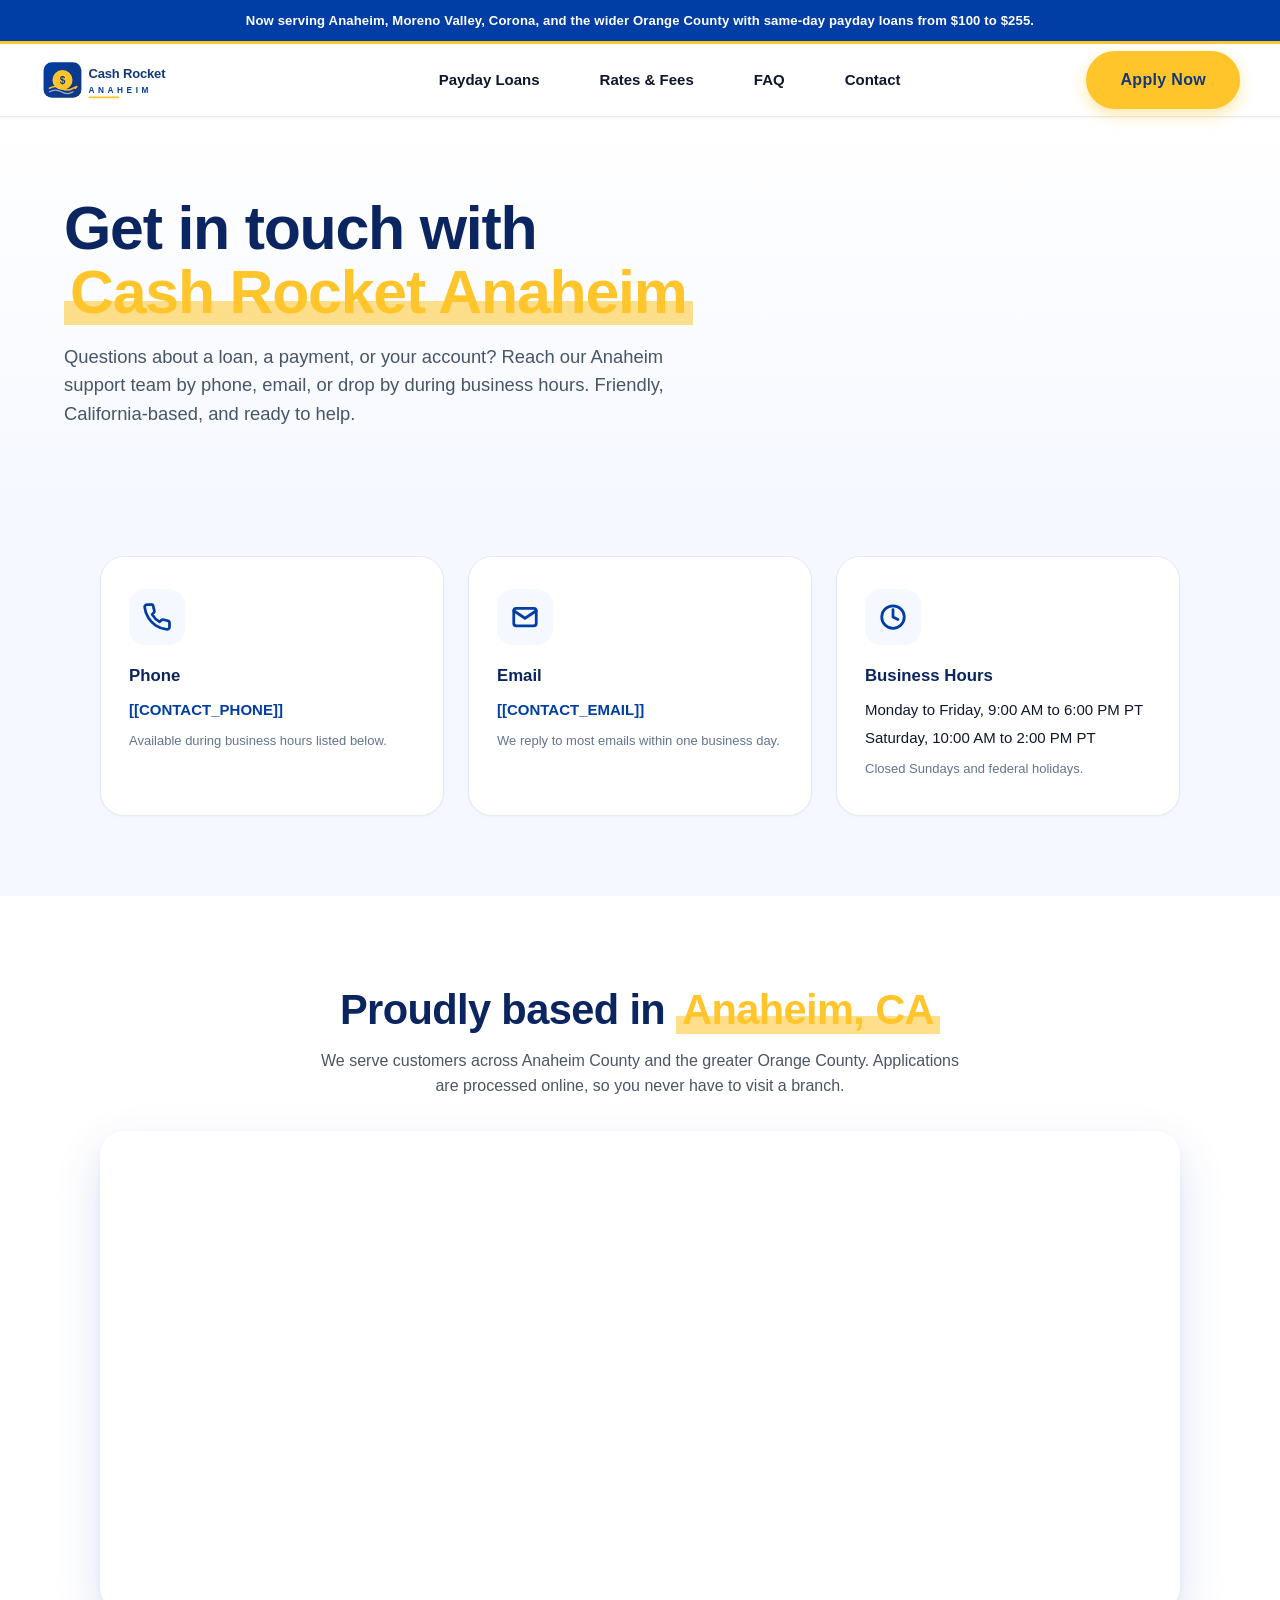
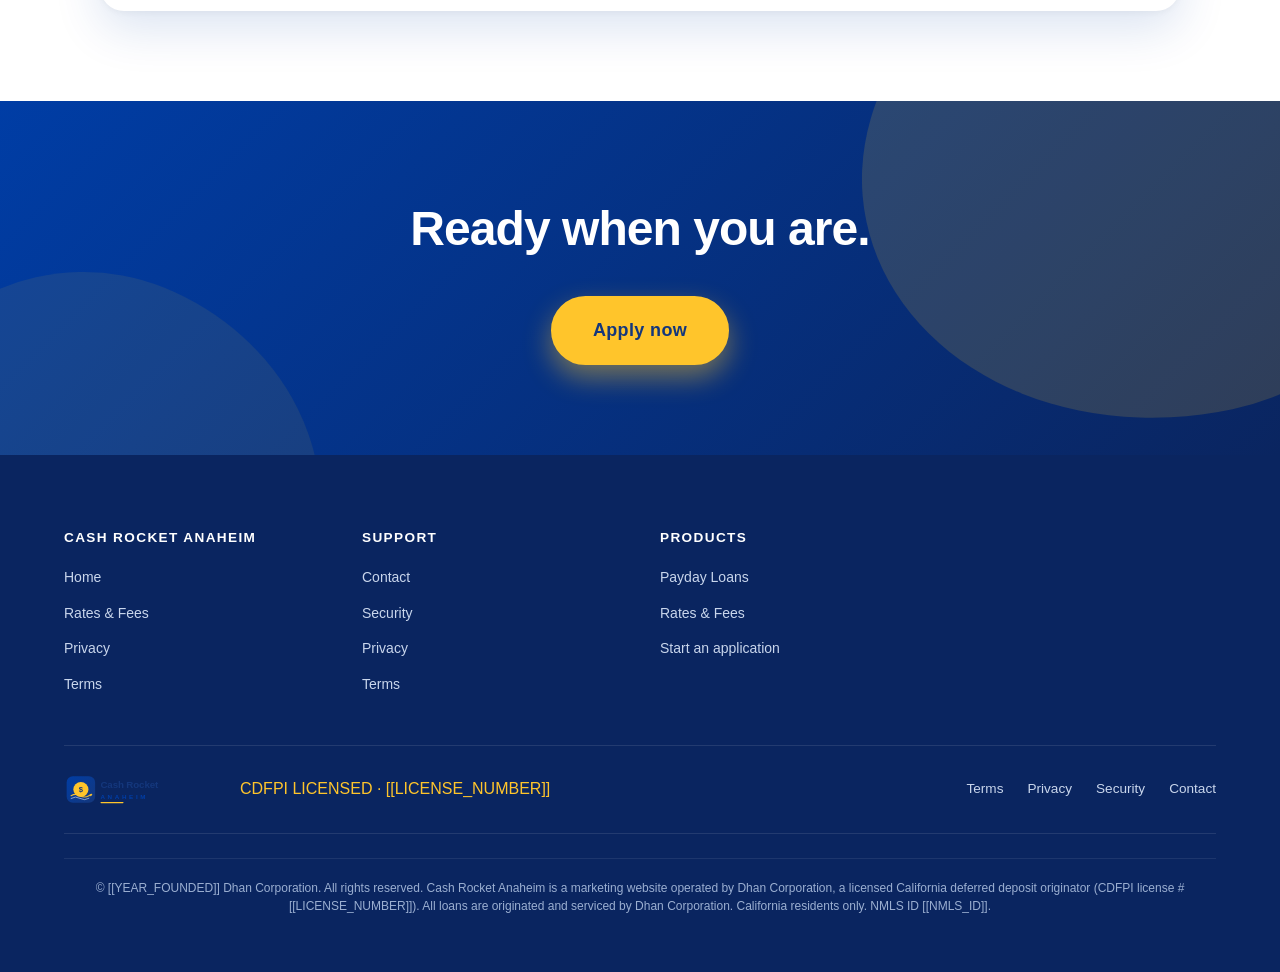
==== contact/index.html @ 7df50ab3 "Initial Cash Rocket Anaheim site Near-verbatim clone of CashExpressRiverside rebranded for Anaheim /" ====
<!DOCTYPE html>
<html lang="en">
<head>
  <meta charset="UTF-8">
  <meta name="viewport" content="width=device-width, initial-scale=1.0">
  <title>Contact Us | Cash Rocket Anaheim</title>
  <meta name="description" content="Contact Cash Rocket Anaheim in Anaheim, CA. Phone, email, business hours, and service-area map. Loans originated by Dhan Corporation under CDFPI license.">
  <link rel="canonical" href="https://cashrocketanaheim.com/contact/">
  <link rel="icon" type="image/svg+xml" href="/images/logo.svg">
  <link rel="apple-touch-icon" href="/images/logo.svg">
  <link rel="manifest" href="/site.webmanifest">
  <meta name="theme-color" content="#003DA5">
  <link rel="preload" href="/fonts/poppins-400.woff2" as="font" type="font/woff2" crossorigin>
  <link rel="preload" href="/fonts/poppins-600.woff2" as="font" type="font/woff2" crossorigin>
  <link rel="preload" href="/fonts/poppins-700.woff2" as="font" type="font/woff2" crossorigin>
  <link rel="stylesheet" href="/css/style.css">
  <script type="application/ld+json">{"@context":"https://schema.org","@type":"ContactPage","name":"Contact Cash Rocket Anaheim","url":"https://cashrocketanaheim.com/contact/","publisher":{"@type":"FinancialService","name":"Cash Rocket Anaheim","telephone":"[[CONTACT_PHONE]]","email":"[[CONTACT_EMAIL]]","areaServed":{"@type":"City","name":"Anaheim","containedInPlace":{"@type":"State","name":"California"}}}}</script>
</head>
<body>

<!-- TOP BANNER -->
<div class="top-banner">
  <div class="container">
    <p class="banner-desktop">Now serving Anaheim, Moreno Valley, Corona, and the wider Orange County with same-day payday loans from $100 to $255.</p>
    <p class="banner-mobile">Same-day payday loans in Anaheim</p>
  </div>
</div>

<!-- HEADER -->
<header class="site-header" id="site-header">
  <div class="header-inner container">
    <a href="/" class="logo"><img src="/images/logo.svg" alt="Cash Rocket Anaheim" width="250" height="32" fetchpriority="high"></a>
    <nav class="main-nav" id="main-nav">
      <ul class="nav-list">
        <li class="nav-item"><a href="/">Payday Loans</a></li>
        <li class="nav-item"><a href="/rates-and-fees/">Rates &amp; Fees</a></li>
        <li class="nav-item"><a href="/#faq-section">FAQ</a></li>
        <li class="nav-item"><a href="/contact/" aria-current="page">Contact</a></li>
      </ul>
    </nav>
    <div class="header-actions">
      <a href="https://apply.cashrocketanaheim.com/?source_site=cashrocket_anaheim&amp;utm_source=cashrocketanaheim.com&amp;utm_medium=referral&amp;utm_campaign=payday_anaheim" class="btn-apply">Apply Now</a>
    </div>
    <button class="menu-toggle" id="menu-toggle" aria-label="Open menu"><span></span><span></span><span></span></button>
  </div>
  <div class="mobile-menu" id="mobile-menu">
    <div class="mobile-menu-inner">
      <div class="mobile-menu-header">
        <a href="/" class="mobile-menu-logo"><img src="/images/logo.svg" alt="Cash Rocket Anaheim" width="180" height="23"></a>
        <button class="mobile-menu-close" id="mobile-menu-close" aria-label="Close menu"><svg width="24" height="24" viewBox="0 0 24 24" fill="none" stroke="#333" stroke-width="2" stroke-linecap="round"><path d="M18 6L6 18"/><path d="M6 6l12 12"/></svg></button>
      </div>
      <ul class="mobile-nav-list">
        <li class="mobile-nav-item"><a href="/">Payday Loans</a></li>
        <li class="mobile-nav-item"><a href="/rates-and-fees/">Rates &amp; Fees</a></li>
        <li class="mobile-nav-item"><a href="/#faq-section">FAQ</a></li>
        <li class="mobile-nav-item"><a href="/contact/" aria-current="page">Contact</a></li>
      </ul>
      <div class="mobile-menu-extra">
        <div class="mobile-btn-row">
          <a href="https://apply.cashrocketanaheim.com/?source_site=cashrocket_anaheim&amp;utm_source=cashrocketanaheim.com&amp;utm_medium=referral&amp;utm_campaign=payday_anaheim" class="btn-apply">Apply Now</a>
        </div>
      </div>
    </div>
  </div>
  <div class="mobile-menu-overlay" id="mobile-overlay"></div>
</header>

<main id="main-content">

<!-- HERO -->
<section class="page-hero contact-hero">
  <div class="container">
    <h1 class="animate-on-scroll" style="max-width:780px">Get in touch with <span class="underline-accent">Cash Rocket Anaheim</span></h1>
    <p class="hero-subtitle animate-on-scroll" style="max-width:640px">Questions about a loan, a payment, or your account? Reach our Anaheim support team by phone, email, or drop by during business hours. Friendly, California-based, and ready to help.</p>
  </div>
</section>

<!-- CONTACT DETAILS -->
<section class="contact-details">
  <div class="container">
    <div class="contact-grid">

      <div class="contact-card animate-on-scroll">
        <div class="contact-icon">
          <svg viewBox="0 0 24 24" width="30" height="30" fill="none" stroke="#003DA5" stroke-width="2.2" stroke-linecap="round" stroke-linejoin="round"><path d="M22 16.92 v3 a2 2 0 0 1 -2.18 2 a19.79 19.79 0 0 1 -8.63 -3.07 a19.5 19.5 0 0 1 -6 -6 a19.79 19.79 0 0 1 -3.07 -8.67 A2 2 0 0 1 4.11 2 h3 a2 2 0 0 1 2 1.72 a12.84 12.84 0 0 0 .7 2.81 a2 2 0 0 1 -.45 2.11 L8.09 9.91 a16 16 0 0 0 6 6 l1.27 -1.27 a2 2 0 0 1 2.11 -.45 a12.84 12.84 0 0 0 2.81 .7 A2 2 0 0 1 22 16.92 Z"/></svg>
        </div>
        <h3>Phone</h3>
        <p><a href="tel:[[CONTACT_PHONE]]">[[CONTACT_PHONE]]</a></p>
        <p class="contact-sub">Available during business hours listed below.</p>
      </div>

      <div class="contact-card animate-on-scroll">
        <div class="contact-icon">
          <svg viewBox="0 0 24 24" width="30" height="30" fill="none" stroke="#003DA5" stroke-width="2.2" stroke-linecap="round" stroke-linejoin="round"><rect x="3" y="5" width="18" height="14" rx="2"/><path d="M3 7 L12 13 L21 7"/></svg>
        </div>
        <h3>Email</h3>
        <p><a href="mailto:[[CONTACT_EMAIL]]">[[CONTACT_EMAIL]]</a></p>
        <p class="contact-sub">We reply to most emails within one business day.</p>
      </div>

      <div class="contact-card animate-on-scroll">
        <div class="contact-icon">
          <svg viewBox="0 0 24 24" width="30" height="30" fill="none" stroke="#003DA5" stroke-width="2.2" stroke-linecap="round" stroke-linejoin="round"><circle cx="12" cy="12" r="9"/><path d="M12 6 V12 L16 14"/></svg>
        </div>
        <h3>Business Hours</h3>
        <p>Monday to Friday, 9:00 AM to 6:00 PM PT</p>
        <p>Saturday, 10:00 AM to 2:00 PM PT</p>
        <p class="contact-sub">Closed Sundays and federal holidays.</p>
      </div>

    </div>
  </div>
</section>

<!-- MAP -->
<section class="contact-map-section">
  <div class="container">
    <h2 class="section-heading animate-on-scroll" style="text-align:center">Proudly based in <span class="underline-accent">Anaheim, CA</span></h2>
    <p class="animate-on-scroll" style="text-align:center;max-width:640px;margin:0 auto 32px;color:#4b5563">We serve customers across Anaheim County and the greater Orange County. Applications are processed online, so you never have to visit a branch.</p>
    <div class="map-wrapper animate-on-scroll">
      <iframe
        src="https://www.google.com/maps?q=Anaheim,+CA&amp;output=embed&amp;z=11"
        width="100%" height="480"
        style="border:0;display:block;border-radius:24px"
        allowfullscreen loading="lazy"
        referrerpolicy="no-referrer-when-downgrade"
        title="Map of Anaheim, California"></iframe>
    </div>
  </div>
</section>

<!-- PRE-FOOTER CTA -->
<section class="pre-footer">
  <div class="container pre-footer-inner">
    <h2 class="animate-on-scroll">Ready when you are.</h2>
    <a href="https://apply.cashrocketanaheim.com/?source_site=cashrocket_anaheim&amp;utm_source=cashrocketanaheim.com&amp;utm_medium=referral&amp;utm_campaign=payday_anaheim" class="btn-apply btn-lg animate-on-scroll">Apply now</a>
  </div>
</section>

</main>

<footer class="site-footer">
  <div class="container">
    <div class="footer-grid">
      <div class="footer-col">
        <h3>Cash Rocket Anaheim</h3>
        <ul>
          <li><a href="/">Home</a></li>
          <li><a href="/rates-and-fees/">Rates &amp; Fees</a></li>
          <li><a href="/privacy/">Privacy</a></li>
          <li><a href="/terms/">Terms</a></li>
        </ul>
      </div>
      <div class="footer-col">
        <h3>Support</h3>
        <ul>
          <li><a href="/contact/" aria-current="page">Contact</a></li>
          <li><a href="/security/">Security</a></li>
          <li><a href="/privacy/">Privacy</a></li>
          <li><a href="/terms/">Terms</a></li>
        </ul>
      </div>
      <div class="footer-col">
        <h3>Products</h3>
        <ul>
          <li><a href="/">Payday Loans</a></li>
          <li><a href="/rates-and-fees/">Rates &amp; Fees</a></li>
          <li><a href="https://apply.cashrocketanaheim.com/?source_site=cashrocket_anaheim&amp;utm_source=cashrocketanaheim.com&amp;utm_medium=referral&amp;utm_campaign=payday_anaheim">Start an application</a></li>
        </ul>
      </div>
    </div>
    <div class="footer-bottom">
      <div class="footer-bottom-left">
        <a href="/"><img src="/images/logo.svg" alt="Cash Rocket Anaheim" width="250" height="46" loading="lazy"></a>
        <span class="footer-badge-text">CDFPI LICENSED &middot; [[LICENSE_NUMBER]]</span>
      </div>
      <div class="footer-bottom-links">
        <a href="/terms/">Terms</a>
        <a href="/privacy/">Privacy</a>
        <a href="/security/">Security</a>
        <a href="/contact/">Contact</a>
      </div>
    </div>
    <div class="footer-legal">
      <p>&copy; [[YEAR_FOUNDED]] Dhan Corporation. All rights reserved. Cash Rocket Anaheim is a marketing website operated by Dhan Corporation, a licensed California deferred deposit originator (CDFPI license #[[LICENSE_NUMBER]]). All loans are originated and serviced by Dhan Corporation. California residents only. NMLS ID [[NMLS_ID]].</p>
    </div>
  </div>
</footer>

<script src="/js/main.js" defer></script>
</body>
</html>
---- css/style.css ----
/* ═══════════════════════════════════════
   CASH IN FLASH — MAIN STYLESHEET
   ═══════════════════════════════════════ */

/* ---------- SELF-HOSTED POPPINS ---------- */
/* latin subset (covers English + basic accents) */
@font-face { font-family: 'Poppins'; font-style: normal; font-weight: 400; font-display: swap; src: url('/fonts/poppins-400.woff2') format('woff2'); unicode-range: U+0000-00FF, U+0131, U+0152-0153, U+02BB-02BC, U+02C6, U+02DA, U+02DC, U+0304, U+0308, U+0329, U+2000-206F, U+20AC, U+2122, U+2191, U+2193, U+2212, U+2215, U+FEFF, U+FFFD; }
@font-face { font-family: 'Poppins'; font-style: normal; font-weight: 500; font-display: swap; src: url('/fonts/poppins-500.woff2') format('woff2'); unicode-range: U+0000-00FF, U+0131, U+0152-0153, U+02BB-02BC, U+02C6, U+02DA, U+02DC, U+0304, U+0308, U+0329, U+2000-206F, U+20AC, U+2122, U+2191, U+2193, U+2212, U+2215, U+FEFF, U+FFFD; }
@font-face { font-family: 'Poppins'; font-style: normal; font-weight: 600; font-display: swap; src: url('/fonts/poppins-600.woff2') format('woff2'); unicode-range: U+0000-00FF, U+0131, U+0152-0153, U+02BB-02BC, U+02C6, U+02DA, U+02DC, U+0304, U+0308, U+0329, U+2000-206F, U+20AC, U+2122, U+2191, U+2193, U+2212, U+2215, U+FEFF, U+FFFD; }
@font-face { font-family: 'Poppins'; font-style: normal; font-weight: 700; font-display: swap; src: url('/fonts/poppins-700.woff2') format('woff2'); unicode-range: U+0000-00FF, U+0131, U+0152-0153, U+02BB-02BC, U+02C6, U+02DA, U+02DC, U+0304, U+0308, U+0329, U+2000-206F, U+20AC, U+2122, U+2191, U+2193, U+2212, U+2215, U+FEFF, U+FFFD; }
@font-face { font-family: 'Poppins'; font-style: normal; font-weight: 800; font-display: swap; src: url('/fonts/poppins-800.woff2') format('woff2'); unicode-range: U+0000-00FF, U+0131, U+0152-0153, U+02BB-02BC, U+02C6, U+02DA, U+02DC, U+0304, U+0308, U+0329, U+2000-206F, U+20AC, U+2122, U+2191, U+2193, U+2212, U+2215, U+FEFF, U+FFFD; }
/* latin-ext (Spanish ñ/á/é/etc., other European accents) */
@font-face { font-family: 'Poppins'; font-style: normal; font-weight: 400; font-display: swap; src: url('/fonts/poppins-400-ext.woff2') format('woff2'); unicode-range: U+0100-02BA, U+02BD-02C5, U+02C7-02CC, U+02CE-02D7, U+02DD-02FF, U+0304, U+0308, U+0329, U+1D00-1DBF, U+1E00-1E9F, U+1EF2-1EFF, U+2020, U+20A0-20AB, U+20AD-20C0, U+2113, U+2C60-2C7F, U+A720-A7FF; }
@font-face { font-family: 'Poppins'; font-style: normal; font-weight: 500; font-display: swap; src: url('/fonts/poppins-500-ext.woff2') format('woff2'); unicode-range: U+0100-02BA, U+02BD-02C5, U+02C7-02CC, U+02CE-02D7, U+02DD-02FF, U+0304, U+0308, U+0329, U+1D00-1DBF, U+1E00-1E9F, U+1EF2-1EFF, U+2020, U+20A0-20AB, U+20AD-20C0, U+2113, U+2C60-2C7F, U+A720-A7FF; }
@font-face { font-family: 'Poppins'; font-style: normal; font-weight: 600; font-display: swap; src: url('/fonts/poppins-600-ext.woff2') format('woff2'); unicode-range: U+0100-02BA, U+02BD-02C5, U+02C7-02CC, U+02CE-02D7, U+02DD-02FF, U+0304, U+0308, U+0329, U+1D00-1DBF, U+1E00-1E9F, U+1EF2-1EFF, U+2020, U+20A0-20AB, U+20AD-20C0, U+2113, U+2C60-2C7F, U+A720-A7FF; }
@font-face { font-family: 'Poppins'; font-style: normal; font-weight: 700; font-display: swap; src: url('/fonts/poppins-700-ext.woff2') format('woff2'); unicode-range: U+0100-02BA, U+02BD-02C5, U+02C7-02CC, U+02CE-02D7, U+02DD-02FF, U+0304, U+0308, U+0329, U+1D00-1DBF, U+1E00-1E9F, U+1EF2-1EFF, U+2020, U+20A0-20AB, U+20AD-20C0, U+2113, U+2C60-2C7F, U+A720-A7FF; }
@font-face { font-family: 'Poppins'; font-style: normal; font-weight: 800; font-display: swap; src: url('/fonts/poppins-800-ext.woff2') format('woff2'); unicode-range: U+0100-02BA, U+02BD-02C5, U+02C7-02CC, U+02CE-02D7, U+02DD-02FF, U+0304, U+0308, U+0329, U+1D00-1DBF, U+1E00-1E9F, U+1EF2-1EFF, U+2020, U+20A0-20AB, U+20AD-20C0, U+2113, U+2C60-2C7F, U+A720-A7FF; }

/* ---------- RESET & BASE ---------- */
*, *::before, *::after { box-sizing: border-box; margin: 0; padding: 0; }
html { scroll-behavior: smooth; -webkit-text-size-adjust: 100%; overflow-x: clip; }
body {
  font-family: 'Poppins', sans-serif;
  color: #14377C;
  background: #fff;
  line-height: 1.6;
  -webkit-font-smoothing: antialiased;
  overflow-x: clip;
  min-height: 100vh;
  min-height: 100dvh;
}
img { max-width: 100%; height: auto; display: block; }
a { text-decoration: none; color: inherit; -webkit-tap-highlight-color: transparent; }
ul { list-style: none; }
button { cursor: pointer; border: none; background: none; font-family: inherit; -webkit-tap-highlight-color: transparent; }
input { font-family: inherit; font-size: 16px; /* prevents iOS zoom on focus */ }

/* ---------- UTILITIES ---------- */
.container { max-width: 1200px; margin: 0 auto; padding: 0 24px; }

.underline-accent {
  position: relative;
  display: inline-block;
  color: #FFC52B;
}
.underline-accent::after {
  content: '';
  position: absolute;
  left: 0; bottom: -5px;
  width: 100%; height: 6px;
  background-color: currentColor;
  -webkit-mask: url("/images/Vector-2139.png") no-repeat center / 100% 100%;
          mask: url("/images/Vector-2139.png") no-repeat center / 100% 100%;
  z-index: -1;
}

.gradient-text {
  background: linear-gradient(135deg, #FFC52B, #FFC52B);
  -webkit-background-clip: text;
  -webkit-text-fill-color: transparent;
}

.section-heading {
  font-size: clamp(1.6rem, 4vw, 2.25rem);
  font-weight: 700;
  line-height: 1.2;
  margin-bottom: 16px;
}
.section-sub {
  color: #555;
  max-width: 560px;
}

/* ---------- BUTTONS ---------- */
.btn-apply {
  display: inline-flex;
  align-items: center;
  gap: 8px;
  background: #FFC52B;
  color: #fff;
  font-weight: 600;
  padding: 12px 28px;
  border-radius: 50px;
  font-size: .95rem;
  transition: background .2s, transform .15s;
}
.btn-apply:hover { background: #0C7137; transform: translateY(-1px); }
.btn-apply.btn-lg { padding: 16px 36px; font-size: 1.05rem; }
.btn-apply.btn-sm { padding: 8px 20px; font-size: .85rem; }
.btn-apply.btn-icon svg { transition: transform .2s; }
.btn-apply.btn-icon:hover svg { transform: translateX(3px); }

.btn-login {
  display: inline-flex;
  align-items: center;
  border: 2px solid #14377C;
  padding: 10px 24px;
  border-radius: 50px;
  font-weight: 600;
  font-size: .9rem;
  transition: background .2s, color .2s;
}
.btn-login:hover { background: #14377C; color: #fff; }
.btn-login.btn-sm { padding: 6px 16px; font-size: .8rem; }

.btn-store {
  display: inline-flex;
  align-items: center;
  gap: 6px;
  font-weight: 500;
  font-size: .9rem;
  color: #14377C;
  transition: color .2s;
}
.btn-store:hover { color: #FFC52B; }

/* ---------- 1. TOP BANNER ---------- */
.top-banner {
  background: #14377C;
  color: #fff;
  text-align: center;
  padding: 10px 24px;
  font-size: .82rem;
  font-weight: 400;
}
.banner-mobile { display: none; }

/* ---------- 2. HEADER ---------- */
.site-header {
  position: sticky;
  top: 0;
  z-index: 1000;
  background: #fff;
  box-shadow: 0 1px 4px rgba(0,0,0,.06);
  transition: box-shadow .3s;
}
.site-header.scrolled { box-shadow: 0 2px 12px rgba(0,0,0,.1); }

.header-inner {
  display: flex;
  align-items: center;
  justify-content: space-between;
  height: 72px;
}
.logo img { height: 24px; width: auto; }

.main-nav { display: flex; }
.nav-list { display: flex; gap: 32px; align-items: center; }
.nav-item > a {
  font-weight: 500;
  font-size: .95rem;
  display: flex;
  align-items: center;
  gap: 4px;
  padding: 8px 0;
  transition: color .2s;
}
.nav-item > a:hover { color: #FFC52B; }
.nav-item > a svg { transition: transform .2s; }
.nav-item.has-dropdown:hover > a svg { transform: rotate(180deg); }

/* Dropdown menus */
.dropdown-menu {
  position: absolute;
  top: 100%;
  left: 50%;
  transform: translateX(-50%) translateY(8px);
  background: #14377C;
  border-top: 3px solid #FFC52B;
  border-radius: 0 0 12px 12px;
  box-shadow: 0 12px 40px rgba(0,0,0,.25);
  padding: 28px 32px;
  min-width: 200px;
  opacity: 0;
  visibility: hidden;
  transition: opacity .25s, transform .25s, visibility .25s;
  pointer-events: none;
}
.nav-item.has-dropdown { position: relative; }
.nav-item.has-dropdown:hover .dropdown-menu {
  opacity: 1;
  visibility: visible;
  transform: translateX(-50%) translateY(0);
  pointer-events: auto;
}
.dropdown-menu a {
  display: block;
  padding: 8px 12px;
  border-radius: 8px;
  font-size: .9rem;
  color: rgba(255,255,255,.85);
  transition: background .15s, color .15s;
}
.dropdown-menu a:hover { background: rgba(255,255,255,.08); color: #fff; }

/* Mega menu */
.mega-menu { min-width: 680px; left: -60px; transform: translateX(0) translateY(8px); }
.nav-item.has-dropdown:hover .mega-menu { transform: translateX(0) translateY(0); }
.mega-cols { display: flex; gap: 40px; }
.mega-col h4,
.mega-col .mega-col-label {
  font-size: .75rem;
  letter-spacing: .08em;
  color: #FFC52B;
  margin-bottom: 12px;
  font-weight: 700;
  text-transform: uppercase;
}

/* Mega menu branding column */
.mega-col-brand {
  border-left: 1px solid rgba(255,255,255,.12);
  padding-left: 40px;
  max-width: 220px;
}
.mega-col-brand img:first-child { margin-bottom: 12px; }
.mega-col-brand p {
  font-size: .78rem;
  color: rgba(255,255,255,.6);
  line-height: 1.5;
  margin-bottom: 16px;
}
.mega-col-brand h4 {
  color: #FFC52B;
  margin-bottom: 16px;
}
.mega-app-buttons { display: flex; gap: 8px; }
.mega-app-buttons a { padding: 0; background: none; }
.mega-app-buttons a:hover { background: none; opacity: .8; }
.mega-app-buttons img { border-radius: 6px; }

.header-actions {
  display: flex;
  align-items: center;
  gap: 16px;
}

/* Hamburger */
.menu-toggle { display: none; width: 28px; height: 20px; position: relative; }
.menu-toggle span {
  display: block;
  position: absolute;
  width: 100%;
  height: 2px;
  background: #14377C;
  border-radius: 2px;
  transition: .3s;
}
.menu-toggle span:nth-child(1) { top: 0; }
.menu-toggle span:nth-child(2) { top: 9px; }
.menu-toggle span:nth-child(3) { top: 18px; }
.menu-toggle.active span:nth-child(1) { top: 9px; transform: rotate(45deg); }
.menu-toggle.active span:nth-child(2) { opacity: 0; }
.menu-toggle.active span:nth-child(3) { top: 9px; transform: rotate(-45deg); }

/* Mobile Menu — Dark green full-screen overlay */
.mobile-menu {
  position: fixed;
  top: 0; left: 0;
  width: 100%;
  height: 100vh;
  height: 100dvh;
  background: #1b3a2d;
  z-index: 2000;
  overflow-y: auto;
  -webkit-overflow-scrolling: touch;
  opacity: 0;
  visibility: hidden;
  transition: opacity .3s ease, visibility .3s ease;
}
.mobile-menu.open { opacity: 1; visibility: visible; }

.mobile-menu-inner {
  display: flex;
  flex-direction: column;
  min-height: 100%;
  padding-bottom: calc(40px + env(safe-area-inset-bottom, 0px));
}

.mobile-menu-header {
  display: flex;
  align-items: center;
  justify-content: space-between;
  padding: 20px 24px;
  background: #fff;
  border-bottom: 1px solid #e5e5e5;
}
.mobile-menu-logo img {
  height: 24px;
  width: auto;
}
.mobile-menu-close {
  background: none;
  border: none;
  cursor: pointer;
  padding: 8px;
  display: flex;
  align-items: center;
  justify-content: center;
}
.mobile-menu-close svg { stroke: #333; }

.mobile-menu-overlay {
  position: fixed;
  inset: 0;
  background: rgba(0,0,0,.4);
  z-index: 1999;
  opacity: 0;
  visibility: hidden;
  transition: opacity .3s, visibility .3s;
}
.mobile-menu-overlay.open { opacity: 1; visibility: visible; }

/* Nav list */
.mobile-nav-list {
  padding: 0 24px;
  margin-bottom: auto;
}
.mobile-nav-item > a {
  display: flex;
  align-items: center;
  justify-content: space-between;
  padding: 20px 0;
  font-size: 1.15rem;
  font-weight: 500;
  color: #fff;
  border-bottom: 1px solid rgba(255,255,255,.12);
  min-height: 56px;
}
.mobile-chevron {
  transition: transform .3s ease;
  opacity: .6;
  flex-shrink: 0;
  margin-left: 8px;
}
.mobile-nav-item.has-sub.open .mobile-chevron { transform: rotate(180deg); }

.mobile-sub { padding-left: 16px; display: none; }
.mobile-nav-item.has-sub.open .mobile-sub { display: block; }
.mobile-sub a { display: block; padding: 12px 0; font-size: .95rem; color: rgba(255,255,255,.65); }
.mobile-sub a:hover { color: #fff; }

/* Extra section: store link + buttons */
.mobile-menu-extra {
  display: flex;
  flex-direction: column;
  gap: 20px;
  padding: 32px 24px 0;
}
.mobile-store-link {
  display: flex;
  align-items: center;
  gap: 8px;
  font-weight: 500;
  color: #fff;
}
.mobile-store-link svg { stroke: #fff; }
.mobile-btn-row { display: flex; gap: 12px; }
.mobile-btn-row .btn-apply {
  flex: 1;
  text-align: center;
  justify-content: center;
  background: #FFC52B;
  color: #fff;
  border-radius: 50px;
  padding: 14px 20px;
  font-weight: 600;
  font-size: .95rem;
}
.mobile-btn-row .btn-apply:hover { background: #0C7137; }
.mobile-btn-row .btn-login {
  flex: 1;
  text-align: center;
  justify-content: center;
  background: transparent;
  color: #fff;
  border: 2px solid #fff;
  border-radius: 50px;
  padding: 14px 20px;
  font-weight: 600;
  font-size: .95rem;
}
.mobile-btn-row .btn-login:hover { background: rgba(255,255,255,.1); }

/* ---------- 3. HERO ---------- */
.hero {
  position: relative;
  background: linear-gradient(160deg, #F7F9FC 0%, #EAEEF4 40%, #fff 100%);
  padding: 80px 0 60px;
  overflow: hidden;
}

/* Floating decorative blobs */
.hero::before,
.hero::after {
  content: '';
  position: absolute;
  border-radius: 50%;
  background: rgba(14,135,65,.07);
  z-index: 0;
  animation: floatBlob 8s ease-in-out infinite;
}
.hero::before {
  width: 320px; height: 320px;
  top: -60px; right: -40px;
  border-radius: 50%;
  animation-delay: -2s;
}
.hero::after {
  width: 180px; height: 160px;
  bottom: -30px; right: 5%;
  border-radius: 30% 70% 70% 30% / 30% 30% 70% 70%;
  animation-delay: -5s;
}

.hero-blob-1,
.hero-blob-2 {
  position: absolute;
  background: rgba(14,135,65,.06);
  z-index: 0;
  pointer-events: none;
  animation: floatBlob 10s ease-in-out infinite;
}
.hero-blob-1 {
  width: 200px; height: 200px;
  top: 30%; left: 45%;
  border-radius: 60% 40% 30% 70% / 60% 30% 70% 40%;
  animation-delay: -3s;
}
.hero-blob-2 {
  width: 120px; height: 120px;
  bottom: 10%; left: 5%;
  border-radius: 30%;
  transform: rotate(15deg);
  animation-delay: -7s;
}

@keyframes floatBlob {
  0%, 100% { transform: translateY(0) rotate(0deg); }
  33% { transform: translateY(-15px) rotate(3deg); }
  66% { transform: translateY(8px) rotate(-2deg); }
}

.hero-grid,
.hero-content,
.hero-image { position: relative; z-index: 1; }
.hero-grid {
  display: grid;
  grid-template-columns: 1fr 1fr;
  gap: 48px;
  align-items: center;
}
.hero h1, .page-hero h1 { font-size: clamp(1.8rem, 5vw, 3rem); font-weight: 800; line-height: 1.15; margin-bottom: 16px; }
.hero-subtitle { font-size: 1.15rem; color: #555; margin-bottom: 24px; }
.hero-checks { margin-bottom: 32px; display: flex; flex-direction: column; gap: 10px; }
.hero-checks li {
  display: flex;
  align-items: center;
  gap: 10px;
  font-weight: 500;
  font-size: .95rem;
}
.hero-cta { display: flex; align-items: center; gap: 20px; margin-bottom: 32px; flex-wrap: wrap; }
.hero-link { color: #555; font-size: .9rem; transition: color .2s; }
.hero-link:hover { color: #FFC52B; }

.hero-badges { display: flex; align-items: center; gap: 20px; flex-wrap: wrap; }
.hero-badges img { width: auto; }
.hero-badges a img[alt="Google Reviews"] { height: 37px; }
.hero-badges a img[alt="Trustpilot"] { height: 28px; }

.hero-image { position: relative; display: flex; justify-content: center; align-items: center; }
.wu-brand-hero { display: flex; align-items: center; justify-content: center; }
.wu-brand-hero svg { filter: drop-shadow(0 8px 24px rgba(0,0,0,.12)); }

/* ---------- WESTERN UNION PAGE ---------- */

/* WU Services grid - 3 columns on desktop */
.wu-services-grid { grid-template-columns: repeat(3, 1fr); }
.wu-services-grid .use-case-card p {
  color: #555;
  font-size: .88rem;
  margin-top: 8px;
  line-height: 1.5;
}

/* WU Step numbers */
.wu-step-number {
  width: 72px;
  height: 72px;
  min-width: 72px;
  border-radius: 16px;
  background: linear-gradient(135deg, #FFDD00 0%, #FFC52B 100%);
  display: flex;
  align-items: center;
  justify-content: center;
  font-size: 1.75rem;
  font-weight: 800;
  color: #000;
  flex-shrink: 0;
}

/* WU Hero */
.wu-hero {
  position: relative;
  min-height: 520px;
  display: flex;
  align-items: center;
  overflow: hidden;
}
.wu-hero-bg {
  position: absolute;
  inset: 0;
  z-index: 0;
}
.wu-hero-photo {
  width: 100%;
  height: 100%;
  object-fit: cover;
  object-position: center 30%;
}
.wu-hero-overlay {
  position: absolute;
  inset: 0;
  background: linear-gradient(to right, rgba(0,0,0,.1) 0%, rgba(0,0,0,.25) 50%, rgba(0,0,0,.05) 100%);
}
.wu-hero-inner {
  position: relative;
  z-index: 1;
  display: flex;
  justify-content: flex-end;
  padding-top: 60px;
  padding-bottom: 60px;
}
.wu-hero-card {
  background: #fff;
  border-radius: 20px;
  padding: 48px 44px;
  max-width: 420px;
  width: 100%;
  box-shadow: 0 12px 48px rgba(0,0,0,.15);
  text-align: center;
}
.wu-hero-card-logo {
  display: flex;
  align-items: center;
  justify-content: center;
  margin-bottom: 28px;
}
.wu-hero-card-logo img {
  max-width: 240px;
  height: auto;
}
.wu-hero-card h1 {
  font-size: 1.75rem;
  font-weight: 700;
  color: #14377C;
  line-height: 1.25;
  margin-bottom: 16px;
}
.wu-hero-card p {
  color: #555;
  font-size: .95rem;
  line-height: 1.5;
  margin-bottom: 28px;
}
.wu-hero-btn {
  display: inline-block;
  padding: 14px 48px;
  border: 2px solid #14377C;
  border-radius: 50px;
  font-weight: 600;
  font-size: 1rem;
  color: #14377C;
  transition: background .2s, color .2s;
}
.wu-hero-btn:hover {
  background: #14377C;
  color: #fff;
}

/* ---------- WU PAGE BLOB OVERRIDES ---------- */

/* WU Hero blobs - large right, small left */
.wu-hero::before {
  content: '';
  position: absolute;
  width: 260px; height: 260px;
  top: -60px; right: -50px;
  background: rgba(255,221,0,.09);
  border-radius: 62% 38% 46% 54% / 52% 60% 40% 48%;
  z-index: 0;
  pointer-events: none;
  animation: floatBlob 11s ease-in-out infinite;
  animation-delay: -3s;
}
.wu-hero::after {
  content: '';
  position: absolute;
  width: 90px; height: 90px;
  bottom: 20%; left: 5%;
  background: rgba(245,166,35,.08);
  border-radius: 54% 46% 58% 42% / 48% 56% 44% 52%;
  z-index: 0;
  pointer-events: none;
  animation: floatBlob 8s ease-in-out infinite;
  animation-delay: -6s;
}

/* Override shared blob colors + reposition for even spread */

/* Use-cases: blob left (medium), ::before right-bottom (small) */
.wu-page .use-cases-blob {
  background: rgba(255,221,0,.1);
  width: 180px; height: 180px;
  top: 5%; left: -40px;
}
.wu-page .use-cases::before {
  background: rgba(245,166,35,.08);
  width: 110px; height: 110px;
  bottom: 10%; right: 3%;
}

/* Between use-cases and how-it-works: add blob via use-cases::after */
.wu-page .use-cases::after {
  content: '';
  position: absolute;
  width: 200px; height: 200px;
  bottom: -70px; left: 30%;
  background: rgba(255,221,0,.07);
  border-radius: 40% 60% 50% 50% / 55% 45% 55% 45%;
  z-index: 0;
  pointer-events: none;
  animation: floatBlob 12s ease-in-out infinite;
  animation-delay: -4s;
}

/* How-it-works: large bottom-right, small top-left */
.wu-page .how-it-works::before {
  background: rgba(255,221,0,.09);
  width: 280px; height: 280px;
  bottom: -70px; right: -60px;
}
.wu-page .how-it-works::after {
  background: rgba(245,166,35,.07);
  width: 100px; height: 100px;
  top: 10%; left: 5%;
}

/* Between how-it-works and faq: add a medium blob */
.wu-page .faq::after {
  background: rgba(245,166,35,.07);
  width: 160px; height: 160px;
  bottom: -40px; left: 15%;
}

/* Remove white backgrounds so blobs flow between sections */
.wu-page .how-it-works,
.wu-page .faq,
.wu-page .use-cases {
  background: transparent;
}

/* FAQ: medium center-right, medium bottom-left (via ::after above) */
.wu-page .faq::before {
  background: rgba(255,221,0,.07);
  width: 180px; height: 180px;
  top: 30%; right: -30px;
}

/* Between faq and pre-footer: small accent blob */
.wu-page 
.wu-page 

.hero-phone { position: relative; z-index: 2; }
.hero-float {
  position: absolute;
  z-index: 3;
  animation: float 4s ease-in-out infinite;
}
.float-1 { top: 10%; right: -5%; width: 120px; }
.float-2 { bottom: 15%; left: -5%; width: 140px; animation-delay: -1.5s; }
.float-3 { top: -8%; left: 10%; width: 180px; animation-delay: -3s; z-index: 1; }

@keyframes float {
  0%, 100% { transform: translateY(0); }
  50% { transform: translateY(-12px); }
}

/* ---------- 4. SOCIAL PROOF ---------- */
.social-proof {
  position: relative;
  padding: 80px 0;
  text-align: center;
  color: #fff;
  background: linear-gradient(160deg, rgba(26,50,40,0.88), rgba(30,60,48,0.92)),
              url('/images/Group-1707490245-2.webp') center top/cover no-repeat;
  background-color: #14377C;
  overflow: hidden;
}
.social-proof .section-heading { margin-bottom: 48px; color: #fff; }
.social-proof .underline-accent { color: #FFC52B; }
.proof-grid { display: grid; grid-template-columns: repeat(3, 1fr); gap: 24px; }
.proof-card {
  padding: 40px 28px;
  border-radius: 16px;
  text-align: center;
}
.proof-card.glass {
  background: rgba(255,255,255,.08);
  border: 1px solid rgba(255,255,255,.15);
  -webkit-backdrop-filter: blur(16px);
  backdrop-filter: blur(16px);
  box-shadow: 0 4px 30px rgba(0,0,0,.15);
  transition: transform .3s ease, box-shadow .3s ease, border-color .3s ease, background .3s ease;
}
.proof-card.glass:hover {
  transform: scale(1.04) translateY(-4px);
  background: rgba(255,255,255,.14);
  border-color: rgba(255,255,255,.3);
  box-shadow: 0 8px 40px rgba(14,135,65,.15), 0 4px 30px rgba(0,0,0,.2);
}
@media (hover: none) {
  .proof-card.glass:active {
    transform: scale(0.97);
    transition-duration: .1s;
  }
}
@supports not (backdrop-filter: blur(16px)) {
  .proof-card.glass { background: rgba(40,70,55,.75); }
}
.proof-icon { margin-bottom: 16px; color: #fff; }
.proof-icon svg { display: block; margin: 0 auto; }
.proof-icon img { margin: 0 auto; filter: brightness(0) invert(1); }
.proof-card h3 { font-size: 1.2rem; font-weight: 700; margin-bottom: 8px; color: #fff; }
.proof-card p { color: rgba(255,255,255,.75); font-size: .9rem; }
.proof-grid { position: relative; z-index: 1; }
.social-proof .section-heading { position: relative; z-index: 1; }

/* Social-proof blobs */
.social-proof::before,
.social-proof::after {
  content: '';
  position: absolute;
  background: rgba(14,135,65,.05);
  z-index: 0;
  pointer-events: none;
  animation: floatBlob 10s ease-in-out infinite;
}
.social-proof::before {
  width: 200px; height: 200px;
  top: -50px; right: -30px;
  border-radius: 50%;
  animation-delay: -2s;
}
.social-proof::after {
  width: 150px; height: 130px;
  bottom: -40px; left: -20px;
  border-radius: 40% 60% 50% 50% / 50% 40% 60% 50%;
  animation-delay: -6s;
}

/* ---------- 5. FEATURES ---------- */
.features {
  position: relative;
  padding: 80px 0;
  background: #fff;
}
.features::before { display: none; }
.features::after {
  content: '';
  position: absolute;
  width: 300px; height: 300px;
  bottom: -100px; left: -60px;
  background: rgba(14,135,65,.05);
  border-radius: 40% 60% 50% 50% / 60% 40% 50% 50%;
  z-index: 0;
  pointer-events: none;
  animation: floatBlob 12s ease-in-out infinite;
  animation-delay: -6s;
}
.features-blob {
  position: absolute;
  width: 90px; height: 90px;
  top: 15%; right: 8%;
  background: rgba(14,135,65,.06);
  border-radius: 50% 40% 60% 30% / 40% 50% 30% 60%;
  z-index: 0;
  pointer-events: none;
  animation: floatBlob 9s ease-in-out infinite;
  animation-delay: -3s;
}
.features-grid { position: relative; z-index: 1; }
.features-grid {
  display: grid;
  grid-template-columns: 1fr 1fr;
  gap: 60px;
  align-items: center;
}
.features-image { display: flex; justify-content: center; }
.features-image > img { width: 100%; height: 500px; object-fit: cover; }
.features-phone { max-width: 420px; }
.features-content p { color: #555; margin-bottom: 28px; }
.feature-cards { display: flex; flex-direction: column; gap: 16px; margin-bottom: 28px; }
.feature-card {
  padding: 20px 24px;
  border-radius: 12px;
  border: 1px solid #e5e5e5;
  background: #fff;
  transition: box-shadow .2s, border-color .2s;
}
.feature-card:hover {
  border-color: #FFC52B;
  box-shadow: 0 4px 16px rgba(14,135,65,.1);
}
.feature-card h3, .feature-card h4 { font-size: 1rem; font-weight: 600; margin-bottom: 4px; }
.feature-card p { color: #555; font-size: .88rem; margin-bottom: 0; }
.features-cta { display: flex; align-items: center; gap: 20px; }
.features-link {
  font-weight: 500;
  color: #14377C;
  border-bottom: 2px solid #14377C;
  transition: color .2s, border-color .2s;
}
.features-link:hover { color: #FFC52B; border-color: #FFC52B; }

/* ---------- 6. APP PROMO ---------- */
.app-promo {
  position: relative;
  background: linear-gradient(160deg, #1a3a2e 0%, #122e22 40%, #0a1f16 100%);
  color: #fff;
  padding: 100px 0;
  text-align: center;
  overflow: hidden;
}
/* Radial center glow */
.app-promo::before {
  content: '';
  position: absolute;
  top: 0; left: 50%;
  transform: translateX(-50%);
  width: 80%; height: 60%;
  background: radial-gradient(ellipse at center, rgba(14,135,65,.12) 0%, transparent 70%);
  pointer-events: none;
  z-index: 0;
}
/* Floating accent blob */
.app-promo::after {
  content: '';
  position: absolute;
  bottom: -60px; right: 5%;
  width: 200px; height: 200px;
  background: rgba(14,135,65,.06);
  border-radius: 40% 60% 50% 50% / 50% 40% 60% 50%;
  animation: floatBlob 10s ease-in-out infinite;
  animation-delay: -3s;
  pointer-events: none;
  z-index: 0;
}
.app-promo-inner { max-width: 900px; margin: 0 auto; position: relative; z-index: 1; }
.app-screenshot {
  position: relative;
  margin: 0 auto 48px;
  max-width: 650px;
}
.app-screenshot img {
  position: relative;
  z-index: 2;
}
/* White lozenge shape behind the image */
.app-screenshot::before {
  content: '';
  position: absolute;
  left: 5%; right: 5%;
  top: 30%;
  bottom: -5%;
  background: rgba(255,255,255,.9);
  border-radius: 200px;
  z-index: 1;
  box-shadow: 0 10px 40px rgba(0,0,0,.15);
}
.app-promo h2 {
  font-size: clamp(2rem, 5vw, 2.75rem);
  font-weight: 800;
  margin-bottom: 16px;
  line-height: 1.2;
}
.app-promo .underline-accent { color: #fff; }
.app-promo p { color: rgba(255,255,255,.75); margin-bottom: 28px; font-size: 1.05rem; }
.app-cta { margin-bottom: 32px; }
.app-promo .app-note { font-size: .7rem; color: rgba(255,255,255,.65); margin-top: 8px; margin-bottom: 0; font-style: italic; }
.app-mobile-img { display: none; }

/* ---------- 7. HOW IT WORKS ---------- */
.how-it-works {
  position: relative;
  padding: 80px 0;
  background: #fff;
}
.how-it-works::before {
  content: '';
  position: absolute;
  width: 320px; height: 320px;
  bottom: -80px; right: -80px;
  background: rgba(14,135,65,.05);
  border-radius: 50% 40% 60% 30% / 40% 50% 30% 60%;
  z-index: 0;
  animation: floatBlob 10s ease-in-out infinite;
  animation-delay: -2s;
}
.how-it-works::after {
  content: '';
  position: absolute;
  width: 80px; height: 80px;
  top: 15%; left: 8%;
  background: rgba(14,135,65,.05);
  border-radius: 60% 40% 30% 70% / 50% 60% 50% 40%;
  z-index: 0;
  pointer-events: none;
  animation: floatBlob 8s ease-in-out infinite;
  animation-delay: -6s;
}
.how-grid { position: relative; z-index: 1; }
.how-grid {
  display: grid;
  grid-template-columns: 1fr 1fr;
  gap: 60px;
  align-items: start;
}
.how-left p { color: #555; margin-bottom: 32px; }

.testimonial-card {
  background: #f8f8f8;
  border-radius: 16px;
  padding: 28px;
}
.testimonial-header {
  display: flex;
  align-items: center;
  gap: 16px;
  margin-bottom: 16px;
}
.testimonial-avatar { border-radius: 50%; width: 55px; height: 55px; }
.testimonial-name { display: block; font-weight: 600; margin-bottom: 4px; }
.testimonial-quote {
  font-style: italic;
  color: #444;
  line-height: 1.6;
}

.how-right { display: flex; flex-direction: column; gap: 20px; }
.step-card {
  display: flex;
  align-items: center;
  gap: 20px;
  padding: 24px;
  border-radius: 16px;
  border: 1px solid #e5e5e5;
  background: #fff;
  transition: box-shadow .2s, border-color .2s;
}
.step-card:hover {
  border-color: #FFC52B;
  box-shadow: 0 4px 20px rgba(14,135,65,.08);
}
.step-card > img { flex-shrink: 0; width: 64px; height: 64px; }
.step-label {
  display: flex;
  align-items: center;
  gap: 8px;
  font-weight: 600;
  font-size: 1.05rem;
  margin-bottom: 6px;
}
.step-label img { width: 24px; height: 24px; }
.step-card p { color: #555; font-size: .9rem; }

/* ---------- 8. EDUCATION CAROUSEL ---------- */
.education {
  position: relative;
  padding: 80px 0;
  background: #F7F9FC;
  overflow: hidden;
}
.education::before {
  content: '';
  position: absolute;
  width: 240px; height: 240px;
  top: -80px; left: -50px;
  background: rgba(14,135,65,.06);
  border-radius: 50%;
  z-index: 0;
  animation: floatBlob 11s ease-in-out infinite;
  animation-delay: -4s;
}
.education .section-heading { text-align: center; }
.education .section-sub { text-align: center; margin: 0 auto 40px; }

.carousel { position: relative; overflow: hidden; }
.carousel-track {
  display: flex;
  transition: transform .4s ease;
  gap: 24px;
}
.carousel-slide { flex: 0 0 calc(33.333% - 16px); min-width: 0; }

.article-card {
  display: block;
  background: #fff;
  border-radius: 16px;
  overflow: hidden;
  box-shadow: 0 2px 12px rgba(0,0,0,.06);
  transition: transform .2s, box-shadow .2s;
  color: inherit;
  text-decoration: none;
}
.article-card:hover { transform: translateY(-4px); box-shadow: 0 8px 24px rgba(0,0,0,.1); }
.article-card:hover p { color: #FFC52B; }
.article-card img { width: 100%; aspect-ratio: 361/176; object-fit: cover; display: block; }
.article-card p { padding: 20px; font-weight: 500; font-size: .95rem; transition: color .2s; }

.carousel-dots {
  display: flex;
  justify-content: center;
  gap: 8px;
  margin-top: 32px;
  min-height: 10px;
}
.carousel-dots .dot {
  width: 10px;
  height: 10px;
  border-radius: 50%;
  background: #ccc;
  cursor: pointer;
  transition: background .2s;
}
.carousel-dots .dot.active { background: #FFC52B; }

.education-cta { text-align: center; margin-top: 40px; }

/* ---------- 9. FAQ ---------- */
.faq { padding: 80px 0; position: relative; background: #fff; }
.faq-grid {
  display: grid;
  grid-template-columns: 1fr 1fr;
  gap: 60px;
  align-items: start;
}
.faq-left .section-heading { font-size: clamp(1.8rem, 5vw, 2.5rem); }
.faq-left > p { color: #555; margin-bottom: 32px; }

.faq-contact-card {
  background: linear-gradient(135deg, #F7F9FC, #EAEEF4);
  border-radius: 20px;
  padding: 32px;
  text-align: center;
}
.faq-contact-card img { margin: 0 auto 16px; width: 120px; height: 120px; }
.faq-contact-card h3 { font-size: 1.2rem; font-weight: 700; margin-bottom: 4px; }
.faq-contact-card p { color: #555; margin-bottom: 16px; }

.faq-item {
  border-bottom: 1px solid #e5e5e5;
}
.faq-item summary {
  display: flex;
  justify-content: space-between;
  align-items: center;
  padding: 20px 0;
  font-weight: 600;
  font-size: 1rem;
  cursor: pointer;
  list-style: none;
}
.faq-item summary::-webkit-details-marker { display: none; }
.faq-arrow {
  transition: transform .3s;
  font-size: 1.2rem;
  color: #666;
}
.faq-item[open] .faq-arrow { transform: rotate(180deg); }
.faq-answer {
  padding: 0 0 20px;
  color: #555;
  line-height: 1.7;
}
.faq::after {
  content: '';
  position: absolute;
  width: 180px; height: 180px;
  bottom: -50px; left: -30px;
  background: rgba(14,135,65,.04);
  border-radius: 50% 40% 60% 30% / 40% 60% 30% 50%;
  z-index: 0;
  pointer-events: none;
  animation: floatBlob 10s ease-in-out infinite;
  animation-delay: -7s;
}
.faq-grid { position: relative; z-index: 1; }

/* FAQ blob */
.faq::before {
  content: '';
  position: absolute;
  width: 280px; height: 280px;
  top: -60px; right: -70px;
  background: rgba(14,135,65,.04);
  border-radius: 30% 70% 60% 40% / 50% 40% 60% 50%;
  z-index: 0;
  pointer-events: none;
  animation: floatBlob 11s ease-in-out infinite;
  animation-delay: -3s;
}

/* ---------- 10. TRUST MARQUEE ---------- */
.marquee {
  padding: 48px 0;
  overflow: hidden;
  background: #fafafa;
  max-width: 100vw;
}
.marquee-track {
  display: flex;
  align-items: center;
  gap: 72px;
  padding-right: 72px;            /* trailing gap → makes the -25% loop land exactly on a copy */
  animation: scroll-marquee 28s linear infinite;
  width: max-content;
}
.marquee-track a {
  display: inline-flex;
  align-items: center;
  justify-content: center;
  min-width: 150px;               /* uniform cells → steady visual rhythm */
  flex-shrink: 0;
}
.marquee-track img {
  width: auto;
  flex-shrink: 0;
  opacity: 1;
  transition: transform 0.2s ease;
}
/* Square badges need more height than wordmarks to feel the same weight */
.marquee-track .mq-badge { height: 60px; }
.marquee-track .mq-wordmark { height: 36px; }

.marquee-track a:hover img,
.marquee-track a:focus-visible img {
  transform: scale(1.08);
}

/* Pause animation on hover/focus so logos are actually clickable */
.marquee:hover .marquee-track,
.marquee:focus-within .marquee-track {
  animation-play-state: paused;
}

/* Respect reduced motion preference */
@media (prefers-reduced-motion: reduce) {
  .marquee-track {
    animation: none;
    justify-content: center;
    flex-wrap: wrap;
    gap: 32px;
    width: auto;
  }
}

@keyframes scroll-marquee {
  0% { transform: translateX(0); }
  100% { transform: translateX(-25%); }   /* shift by one copy of 4 → seamless (4 copies in DOM) */
}

/* ---------- 11. PRE-FOOTER CTA ---------- */
.pre-footer {
  padding: 100px 0;
  background: linear-gradient(to right, #FFC52B 0%, #FFC52B 50%, #FFD54F 100%);
  color: #14377C;
  text-align: center;
  position: relative;
}
/* Pre-footer blob */

.pre-footer-inner { position: relative; z-index: 1; }
.pre-footer-inner img { margin: 0 auto 24px; }
.pre-footer h2 { font-size: 2.25rem; font-weight: 700; margin-bottom: 32px; }

/* ---------- 12. FOOTER ---------- */
.site-footer {
  background: #14377C;
  color: rgba(255,255,255,.7);
  padding: 60px 0 32px;
}
.footer-grid {
  display: grid;
  grid-template-columns: repeat(4, 1fr);
  gap: 40px;
  margin-bottom: 48px;
}
.footer-col h3 {
  color: #fff;
  font-size: .85rem;
  font-weight: 600;
  letter-spacing: .04em;
  margin-bottom: 16px;
}
.footer-col ul { display: flex; flex-direction: column; gap: 10px; }
.footer-col a { font-size: .9rem; transition: color .2s; }
.footer-col a:hover { color: #FFC52B; }
.footer-col p { font-size: .9rem; margin-bottom: 6px; }

.footer-signup { display: flex; gap: 8px; margin-bottom: 8px; }
.footer-signup input {
  flex: 1;
  padding: 10px 14px;
  border-radius: 50px;
  border: 1px solid rgba(255,255,255,.2);
  background: rgba(255,255,255,.05);
  color: #fff;
  font-size: .88rem;
}
.footer-signup input::placeholder { color: rgba(255,255,255,.4); }
.footer-app-text { font-size: .85rem; margin-bottom: 12px; }
.app-buttons { display: flex; gap: 8px; }
.app-buttons img { width: 120px; height: auto; }

.footer-bottom {
  display: flex;
  justify-content: space-between;
  align-items: center;
  padding: 24px 0;
  border-top: 1px solid rgba(255,255,255,.1);
  border-bottom: 1px solid rgba(255,255,255,.1);
  margin-bottom: 24px;
}
.footer-bottom-left { display: flex; align-items: center; gap: 16px; }
.footer-bottom-left > a:first-child img { width: 160px; height: auto; }
.footer-badge img { height: 65px; width: auto; }
.footer-bottom-links { display: flex; gap: 24px; font-size: .85rem; }
.footer-bottom-links a:hover { color: #fff; }

.footer-legal { text-align: center; font-size: .8rem; margin-bottom: 24px; }
.footer-legal a { text-decoration: underline; text-underline-offset: 2px; }
.footer-legal p { margin-bottom: 4px; }

.footer-social {
  display: flex;
  justify-content: center;
  gap: 16px;
}
.footer-social a { transition: opacity .2s; }
.footer-social a:hover { opacity: .7; }
.footer-social img { width: 36px; height: 36px; }

/* ---------- SCROLL ANIMATIONS ---------- */
.animate-on-scroll {
  opacity: 0;
  transform: translateY(24px);
  transition: opacity .6s ease, transform .6s ease;
}
.animate-on-scroll.visible {
  opacity: 1;
  transform: translateY(0);
}

/* ---------- ACCESSIBILITY ---------- */
@media (prefers-reduced-motion: reduce) {
  *, *::before, *::after {
    animation-duration: 0.01ms !important;
    animation-iteration-count: 1 !important;
    transition-duration: 0.01ms !important;
  }
  html { scroll-behavior: auto; }
  .animate-on-scroll { opacity: 1; transform: none; }
}

/* ---------- INNER PAGES ---------- */

/* Loan Calculator */
.loan-calc {
  background: #fff;
  border-radius: 20px;
  padding: 24px 28px;
  box-shadow: 0 8px 40px rgba(0,0,0,.1);
  max-width: 400px;
  width: 100%;
}
.loan-calc h2, .loan-calc h3 {
  font-size: 1.15rem;
  font-weight: 700;
  color: #14377C;
  margin-bottom: 16px;
  text-align: center;
}
.calc-field { margin-bottom: 16px; }
.calc-field label {
  display: block;
  font-size: .85rem;
  color: #555;
  margin-bottom: 8px;
  text-align: center;
}
.calc-amount {
  font-size: 2rem;
  font-weight: 800;
  color: #FFC52B;
  text-align: center;
  margin-bottom: 8px;
  line-height: 1;
}
/* Range slider styling */
.calc-slider {
  -webkit-appearance: none;
  appearance: none;
  width: 100%;
  height: 8px;
  border-radius: 4px;
  background: linear-gradient(to right, #FFC52B var(--fill, 100%), #e5e5e5 var(--fill, 100%));
  outline: none;
  cursor: pointer;
}
.calc-slider::-webkit-slider-thumb {
  -webkit-appearance: none;
  width: 28px;
  height: 28px;
  border-radius: 50%;
  background: #FFC52B;
  border: 4px solid #fff;
  box-shadow: 0 2px 8px rgba(0,0,0,.15);
  cursor: pointer;
  transition: transform .15s;
}
.calc-slider::-webkit-slider-thumb:hover { transform: scale(1.15); }
.calc-slider::-moz-range-thumb {
  width: 20px;
  height: 20px;
  border-radius: 50%;
  background: #FFC52B;
  border: 4px solid #fff;
  box-shadow: 0 2px 8px rgba(0,0,0,.15);
  cursor: pointer;
}
.calc-range-labels {
  display: flex;
  justify-content: space-between;
  font-size: .78rem;
  color: #666;
  margin-top: 6px;
}
/* Summary section */
.calc-summary {
  background: #f8f9fa;
  border-radius: 12px;
  padding: 12px 16px;
  margin-bottom: 16px;
}
.calc-row {
  display: flex;
  justify-content: space-between;
  align-items: center;
  padding: 6px 0;
  font-size: .85rem;
  color: #555;
}
.calc-row span:last-child { font-weight: 600; color: #14377C; }
.calc-total { font-size: 1.05rem; }
.calc-total span:last-child { color: #FFC52B; font-weight: 700; }
.calc-due span:last-child { font-size: .85rem; font-weight: 500; line-height: 1.3; text-align: center; }
.calc-due small { font-size: .75rem; color: #666; font-weight: 400; }
.calc-divider {
  height: 1px;
  background: #e5e5e5;
  margin: 4px 0;
}
.calc-cta {
  display: block;
  width: 100%;
  text-align: center;
  font-size: .95rem;
  padding: 12px 20px;
}
.calc-disclaimer {
  text-align: center;
  font-size: .72rem;
  color: #666;
  margin-top: 8px;
}

/* Page hero — shorter variant for inner pages */
.page-hero {
  padding: 60px 0 80px;
  background: linear-gradient(180deg, #F7F9FC 0%, #EAEEF4 40%, #F7F9FC 100%);
  position: relative;
}
.page-hero-blob-1,
.page-hero-blob-2,
.page-hero-blob-3 {
  position: absolute;
  background: rgba(14,135,65,.06);
  z-index: 0;
  pointer-events: none;
  animation: floatBlob 10s ease-in-out infinite;
}
.page-hero-blob-1 {
  width: 320px; height: 320px;
  bottom: -80px; left: -80px;
  border-radius: 60% 40% 50% 50% / 50% 60% 40% 50%;
  animation-delay: -2s;
}
.page-hero-blob-2 {
  width: 100px; height: 100px;
  top: 20%; right: 5%;
  border-radius: 40% 60% 30% 70% / 60% 40% 60% 40%;
  animation-delay: -5s;
}
.page-hero-blob-3 {
  width: 180px; height: 180px;
  top: 50%; left: 15%;
  border-radius: 50% 30% 60% 40% / 40% 60% 30% 50%;
  animation-delay: -7s;
}
.page-hero .hero-grid {
  position: relative;
  z-index: 1;
  display: grid;
  grid-template-columns: 1fr 1fr;
  gap: 48px;
  align-items: center;
}

/* Features composite (photo + phone mockup) */
.features-composite {
  position: relative;
  width: 100%;
}
.composite-photo {
  width: 62%;
  min-height: 420px;
  object-fit: cover;
  object-position: center 25%;
  border-radius: 20px;
  display: block;
  box-shadow: 0 4px 24px rgba(0,0,0,.08);
}
.composite-phone {
  position: absolute;
  right: -6%;
  top: 50%;
  transform: translateY(-50%);
  width: 52%;
  background: #14377C;
  border-radius: 36px;
  padding: 6px 6px 8px;
  box-shadow: 0 20px 60px rgba(0,0,0,.25), 0 4px 16px rgba(0,0,0,.1);
}
.composite-phone-island {
  width: 36%;
  height: 22px;
  background: #000;
  border-radius: 20px;
  margin: 6px auto 6px;
}
.composite-phone-screen {
  background: #fff;
  border-radius: 30px;
  padding: 24px 18px;
  text-align: center;
}
.composite-logo {
  height: 22px;
  width: auto;
  display: block;
  margin: 0 auto 14px;
}
.composite-heading {
  font-size: 1.3rem;
  font-weight: 800;
  color: #14377C;
  margin-bottom: 16px;
  line-height: 1.2;
}
.composite-illustration {
  background: #ede7f6;
  border-radius: 16px;
  padding: 24px;
  margin-bottom: 16px;
  display: flex;
  align-items: center;
  justify-content: center;
}
.composite-illustration svg { width: 100%; height: auto; max-width: 160px; }
.composite-subtext {
  font-size: .8rem;
  color: #666;
  margin-bottom: 4px;
}
.composite-amount {
  font-size: 1.5rem;
  font-weight: 800;
  color: #14377C;
  margin-bottom: 14px;
}
.composite-btn {
  display: block;
  background: #14377C;
  color: #fff;
  font-weight: 700;
  font-size: .85rem;
  padding: 12px 20px;
  border-radius: 50px;
  text-decoration: none;
  border: none;
  transition: background .2s;
}
.composite-btn:hover { background: #333; }

/* Use Cases grid */
.use-cases {
  padding: 80px 0;
  background: linear-gradient(180deg, #F7F9FC 0%, #f7fdf9 50%, #F7F9FC 100%);
  position: relative;
}
.use-cases-blob {
  position: absolute;
  width: 200px; height: 200px;
  top: 10%; left: -50px;
  background: rgba(14,135,65,.06);
  border-radius: 60% 40% 50% 50% / 50% 60% 40% 50%;
  z-index: 0;
  pointer-events: none;
  animation: floatBlob 10s ease-in-out infinite;
  animation-delay: -4s;
}
.use-cases::before {
  content: '';
  position: absolute;
  width: 100px; height: 100px;
  bottom: 20%; right: 5%;
  background: rgba(14,135,65,.05);
  border-radius: 50% 30% 60% 40% / 40% 50% 40% 60%;
  z-index: 0;
  pointer-events: none;
  animation: floatBlob 9s ease-in-out infinite;
  animation-delay: -2s;
}
.use-cases-grid {
  display: grid;
  grid-template-columns: repeat(3, 1fr);
  gap: 24px;
}
.use-case-card {
  background: #fff;
  border: 1px solid #eee;
  border-radius: 16px;
  padding: 32px 20px;
  text-align: center;
  transition: box-shadow .2s, transform .2s;
}
.use-case-card:hover {
  box-shadow: 0 8px 24px rgba(0,0,0,.08);
  transform: translateY(-2px);
}
.use-case-icon {
  width: 100px;
  height: 100px;
  background: #f5f5f5;
  border-radius: 24px;
  display: flex;
  align-items: center;
  justify-content: center;
  margin: 0 auto 16px;
}
.use-case-card h3, .use-case-card h4 {
  font-size: 1rem;
  font-weight: 700;
  color: #14377C;
  margin: 0;
}

/* Requirements section */
.requirements::before {
  content: '';
  position: absolute;
  width: 100px; height: 100px;
  top: 10%; right: 10%;
  background: rgba(14,135,65,.05);
  border-radius: 30% 60% 50% 40% / 50% 30% 60% 50%;
  z-index: 0;
  pointer-events: none;
  animation: floatBlob 9s ease-in-out infinite;
  animation-delay: -3s;
}
.requirements {
  padding: 80px 0;
  background: linear-gradient(180deg, #F7F9FC 0%, #EAEEF4 50%, #F7F9FC 100%);
  position: relative;
}
.requirements-blob {
  position: absolute;
  width: 180px; height: 180px;
  top: 40%; left: -50px;
  background: rgba(14,135,65,.06);
  border-radius: 40% 60% 30% 70% / 60% 40% 60% 40%;
  z-index: 0;
  pointer-events: none;
  animation: floatBlob 11s ease-in-out infinite;
  animation-delay: -5s;
}
.requirements-grid {
  display: grid;
  grid-template-columns: repeat(3, 1fr);
  gap: 20px;
}
.requirement-card {
  background: #fff;
  border: 1px solid #e5e5e5;
  border-radius: 16px;
  padding: 28px 20px;
  text-align: center;
  transition: border-color .3s, box-shadow .3s;
}
.requirement-card:hover {
  border-color: #FFC52B;
  box-shadow: 0 4px 20px rgba(14,135,65,.1);
}
.requirement-card h3, .requirement-card h4 { font-size: 1rem; font-weight: 700; margin-bottom: 8px; color: #14377C; }
.requirement-card p { color: #555; font-size: .88rem; }

/* ---------- LOAN PRODUCTS (Landing Page) ---------- */
.loan-products { padding: 80px 0; }
.loan-products .section-heading { text-align: center; }
.loan-products .section-subtitle { text-align: center; color: #555; max-width: 600px; margin: 0 auto 48px; }
.loan-products-grid {
  display: grid;
  grid-template-columns: repeat(2, 1fr);
  gap: 32px;
}
.loan-product-card {
  background: #fff;
  border-radius: 16px;
  padding: 40px;
  box-shadow: 0 2px 16px rgba(0,0,0,.06);
  border: 1px solid #e5e5e5;
  transition: transform .2s, box-shadow .2s, border-color .3s;
}
.loan-product-card:hover {
  transform: translateY(-4px);
  box-shadow: 0 8px 32px rgba(0,0,0,.1);
  border-color: #FFC52B;
}
.loan-product-icon {
  width: 64px;
  height: 64px;
  border-radius: 16px;
  background: linear-gradient(135deg, #EAEEF4 0%, #EFF3FC 100%);
  display: flex;
  align-items: center;
  justify-content: center;
  margin-bottom: 20px;
}
.loan-product-card h3 { font-size: 1.5rem; font-weight: 700; margin-bottom: 12px; color: #14377C; }
.loan-product-card > p { color: #555; margin-bottom: 20px; line-height: 1.7; }
.loan-product-card ul { list-style: none; padding: 0; margin: 0 0 24px; }
.loan-product-card ul li {
  padding: 6px 0;
  color: #555;
  display: flex;
  align-items: center;
  gap: 10px;
  font-size: .95rem;
}
.loan-product-card ul li svg { flex-shrink: 0; }
.loan-product-card .btn-learn-more {
  display: inline-flex;
  align-items: center;
  gap: 6px;
  color: #FFC52B;
  font-weight: 600;
  font-size: .95rem;
  transition: gap .2s;
}
.loan-product-card .btn-learn-more:hover { gap: 10px; }

/* ---------- ABOUT PAGE ---------- */
.about-stats { padding: 80px 0; background: linear-gradient(180deg, #F7F9FC 0%, #fff 100%); }
.about-stats-grid {
  display: grid;
  grid-template-columns: repeat(4, 1fr);
  gap: 32px;
  margin-top: 48px;
}
.about-stat-card { text-align: center; padding: 32px 20px; }
.about-stat-icon {
  width: 64px;
  height: 64px;
  border-radius: 16px;
  background: linear-gradient(135deg, #EAEEF4 0%, #EFF3FC 100%);
  display: flex;
  align-items: center;
  justify-content: center;
  margin: 0 auto 16px;
}
.about-stat-card h3 { font-size: 1.5rem; font-weight: 800; color: #FFC52B; margin-bottom: 8px; }
.about-stat-card p { color: #555; font-size: .9rem; }

.about-testimonials { padding: 80px 0; }
.about-testimonials-grid {
  display: grid;
  grid-template-columns: repeat(3, 1fr);
  gap: 24px;
  margin-top: 48px;
}
.about-testimonial-card {
  background: #fff;
  border: 1px solid #e5e5e5;
  border-radius: 16px;
  padding: 32px;
  transition: border-color .3s, box-shadow .3s;
}
.about-testimonial-card:hover {
  border-color: #FFC52B;
  box-shadow: 0 4px 20px rgba(14,135,65,.1);
}
.about-testimonial-card .testimonial-stars { margin-bottom: 12px; }
.about-testimonial-card blockquote {
  color: #555;
  font-size: .95rem;
  line-height: 1.7;
  margin-bottom: 16px;
  font-style: italic;
}
.about-testimonial-card .testimonial-author { font-weight: 600; color: #14377C; font-size: .9rem; }

.about-community { padding: 80px 0; text-align: center; }
.about-community p { color: #555; max-width: 700px; margin: 0 auto 32px; line-height: 1.7; }
.about-community .hero-badges { justify-content: center; }

/* ---------- LOCATIONS PAGE ---------- */
.locations-map { padding: 0 0 60px; }
.locations-map iframe { width: 100%; height: 450px; border: 0; border-radius: 16px; box-shadow: 0 2px 16px rgba(0,0,0,.08); }

.locations-stores { padding: 0 0 80px; }
.locations-grid {
  display: grid;
  grid-template-columns: repeat(2, 1fr);
  gap: 32px;
}
.location-card {
  background: #fff;
  border: 1px solid #e5e5e5;
  border-radius: 16px;
  padding: 32px;
  transition: border-color .3s, box-shadow .3s;
}
.location-card:hover { border-color: #FFC52B; box-shadow: 0 4px 20px rgba(14,135,65,.1); }
.location-badge {
  display: inline-block;
  padding: 4px 12px;
  border-radius: 20px;
  font-size: .8rem;
  font-weight: 600;
  margin-bottom: 12px;
}
.location-badge.open { background: #EAEEF4; color: #FFC52B; }
.location-badge.coming-soon { background: #fff3cd; color: #856404; }
.location-card h3 { font-size: 1.25rem; font-weight: 700; margin-bottom: 12px; color: #14377C; }
.location-card p { color: #555; margin-bottom: 8px; font-size: .95rem; }
.location-card .location-actions { display: flex; gap: 12px; margin-top: 20px; flex-wrap: wrap; }

.locations-cities { padding: 80px 0; background: linear-gradient(180deg, #F7F9FC 0%, #fff 100%); }
.locations-cities-grid {
  display: grid;
  grid-template-columns: repeat(4, 1fr);
  gap: 12px;
  margin-top: 32px;
}
.locations-cities-grid a {
  display: block;
  padding: 12px 16px;
  background: #fff;
  border: 1px solid #e5e5e5;
  border-radius: 8px;
  color: #14377C;
  font-size: .9rem;
  font-weight: 500;
  transition: background .2s, color .2s, border-color .2s;
}
.locations-cities-grid a:hover { background: #FFC52B; color: #fff; border-color: #FFC52B; }

/* City SEO Pages */
.city-services { padding: 80px 0; }
.city-services-grid {
  display: grid;
  grid-template-columns: repeat(3, 1fr);
  gap: 24px;
  margin-top: 48px;
}
.city-nearest { padding: 60px 0; background: #f8f9fa; }
.city-nearest .location-card { max-width: 500px; margin: 24px auto 0; }
.city-other-cities { padding: 60px 0; }

/* ---------- CONTACT US ---------- */
.contact-hero-layout {
  display: grid;
  grid-template-columns: 1fr 1.3fr;
  gap: 48px;
  align-items: center;
  padding: 80px 0 60px;
}
.contact-hero-content h1 { font-size: clamp(2rem, 5vw, 3rem); margin-bottom: 24px; }
.contact-hero-image {
  position: relative;
  overflow: visible;
}
.contact-image-blob {
  position: absolute;
  width: 500px; height: 500px;
  top: -50px; right: -70px;
  background: rgba(14,135,65,.08);
  border-radius: 50%;
  z-index: 0;
  pointer-events: none;
  animation: floatBlob 10s ease-in-out infinite;
  animation-delay: -3s;
}
.contact-hero-image img {
  position: relative;
  z-index: 1;
  width: 100%;
  height: 580px;
  object-fit: cover;
  display: block;
  border-radius: 20px;
}

/* Contact Form */
.contact-form { display: flex; flex-direction: column; gap: 16px; }
.contact-form .form-group { display: flex; flex-direction: column; gap: 4px; }
.contact-form label { font-size: .8rem; color: #666; font-weight: 500; }
.contact-form input,
.contact-form select,
.contact-form textarea {
  width: 100%; padding: 12px 16px;
  border: 1px solid #ddd; border-radius: 8px;
  font-family: inherit; font-size: .95rem;
  transition: border-color .2s;
  background: #fff;
}
.contact-form input:focus,
.contact-form select:focus,
.contact-form textarea:focus { outline: none; border-color: #FFC52B; }
.contact-form textarea { resize: vertical; min-height: 120px; }
.contact-form .form-row-3 { display: grid; grid-template-columns: 1fr 1fr 1fr; gap: 12px; }
.btn-submit {
  background: #FFC52B; color: #fff; font-weight: 600;
  padding: 14px 40px; border-radius: 50px; border: none;
  font-family: inherit; font-size: .95rem; cursor: pointer;
  transition: background .2s, transform .15s;
}
.btn-submit:hover { background: #12a84f; transform: translateY(-1px); }

/* Contact Info Bar */
.contact-info-bar { padding: 60px 0; border-top: 1px solid #eee; border-bottom: 1px solid #eee; }
.contact-info-grid { display: grid; grid-template-columns: 1fr 1fr; gap: 48px; }
.contact-info-item { display: flex; gap: 16px; }
.contact-info-icon { flex-shrink: 0; width: 40px; height: 40px; background: #EAEEF4; border-radius: 50%; display: flex; align-items: center; justify-content: center; }
.contact-info-item h2, .contact-info-item h3 { font-size: 1.1rem; margin-bottom: 8px; font-weight: 700; }
.contact-info-item p { font-size: .9rem; color: #555; line-height: 1.7; margin-bottom: 2px; }
.contact-info-item a { color: #FFC52B; font-weight: 500; }

/* Visit Us */
.contact-visit { padding: 80px 0; background: linear-gradient(180deg, #F7F9FC 0%, #EAEEF4 50%, #F7F9FC 100%); }
.contact-visit-layout { display: grid; grid-template-columns: 1fr 1fr; gap: 48px; align-items: center; }
.contact-visit-map { border-radius: 16px; overflow: hidden; min-height: 350px; }
.contact-visit-content h2 { font-size: clamp(1.8rem, 4vw, 2.5rem); margin-bottom: 16px; }
.contact-visit-content p { color: #555; font-size: 1.05rem; line-height: 1.6; }


/* ---------- ARTICLE FEATURED IMAGE ---------- */
.article-featured-image {
  max-width: 800px;
  margin: -40px auto 0;
  padding: 0 16px;
  position: relative;
  z-index: 1;
}
.article-featured-image img {
  width: 100%;
  aspect-ratio: 2/1;
  object-fit: cover;
  border-radius: 16px;
  box-shadow: 0 8px 32px rgba(0,0,0,.12);
}

/* ---------- MONEY TIPS ---------- */
.tips-category { padding: 80px 0; }
.tips-category:nth-child(odd) { background: #F7F9FC; }
.tips-category .section-heading { text-align: center; }
.tips-category > .container > p { text-align: center; color: #555; max-width: 600px; margin: 0 auto 48px; }
.tips-grid {
  display: grid;
  grid-template-columns: repeat(3, 1fr);
  gap: 28px;
}
.tip-card {
  background: #fff;
  border-radius: 16px;
  overflow: hidden;
  border: 1px solid #e5e5e5;
  box-shadow: 0 2px 12px rgba(0,0,0,.06);
  transition: transform .2s, box-shadow .2s, border-color .3s;
  display: flex;
  flex-direction: column;
  text-decoration: none;
  color: inherit;
}
.tip-card:hover {
  transform: translateY(-4px);
  box-shadow: 0 8px 24px rgba(0,0,0,.1);
  border-color: #FFC52B;
}
.tip-card-icon {
  height: 180px;
  display: flex;
  align-items: center;
  justify-content: center;
  font-size: 3.5rem;
}
.tip-card-img {
  aspect-ratio: 5/3;
  overflow: hidden;
}
.tip-card-img img {
  width: 100%;
  height: 100%;
  object-fit: cover;
  display: block;
  transition: transform .3s;
}
.tip-card:hover .tip-card-img img { transform: scale(1.05); }
.tip-card-icon.bg-green { background: linear-gradient(135deg, #EAEEF4 0%, #EFF3FC 100%); }
.tip-card-icon.bg-blue { background: linear-gradient(135deg, #e8f0fa 0%, #d4e5f5 100%); }
.tip-card-icon.bg-orange { background: linear-gradient(135deg, #fef3e2 0%, #fde5c0 100%); }
.tip-card-content {
  padding: 24px;
  flex: 1;
  display: flex;
  flex-direction: column;
}
.tip-card-content h3 {
  font-size: 1.05rem;
  font-weight: 600;
  color: #14377C;
  margin-bottom: 8px;
  line-height: 1.4;
}
.tip-card-content p {
  font-size: .9rem;
  color: #555;
  line-height: 1.6;
  margin-bottom: 16px;
  flex: 1;
}
.tip-card-content .read-more {
  font-size: .9rem;
  font-weight: 600;
  color: #FFC52B;
  text-decoration: none;
  transition: color .2s;
}
.tip-card-content .read-more:hover { color: #FFC52B; }

/* Article pages */
.article-meta {
  display: flex;
  gap: 12px;
  margin-bottom: 24px;
}
.article-meta span {
  display: inline-block;
  padding: 4px 14px;
  border-radius: 20px;
  font-size: .82rem;
  font-weight: 500;
}
.article-meta .meta-category {
  background: #EAEEF4;
  color: #E0A800;
}
.article-meta .meta-date {
  background: #f3f4f6;
  color: #555;
}
.related-articles { padding: 60px 0; background: #F7F9FC; }
.related-articles .section-heading { text-align: center; }
.related-articles .tips-grid { margin-top: 32px; }

/* ---------- LEGAL / COMPLIANCE PAGES ---------- */
.legal-content {
  max-width: 820px;
  margin: 0 auto;
  padding: 60px 0 80px;
}
.legal-content .effective-date {
  display: inline-block;
  background: #f0fdf4;
  border: 1px solid #bbf7d0;
  color: #E0A800;
  padding: 8px 18px;
  border-radius: 8px;
  font-size: .9rem;
  font-weight: 500;
  margin-bottom: 32px;
}
.legal-content h2 {
  font-size: 1.35rem;
  font-weight: 700;
  color: #14377C;
  margin: 40px 0 16px;
  padding-top: 16px;
  border-top: 1px solid #e5e7eb;
}
.legal-content h2:first-of-type {
  border-top: none;
  margin-top: 0;
  padding-top: 0;
}
.legal-content h3 {
  font-size: 1.1rem;
  font-weight: 600;
  color: #14377C;
  margin: 24px 0 12px;
}
.legal-content p,
.legal-content li {
  font-size: .95rem;
  line-height: 1.75;
  color: #444;
  margin-bottom: 12px;
}
.legal-content ul,
.legal-content ol {
  padding-left: 24px;
  margin-bottom: 16px;
}
.legal-content li { margin-bottom: 6px; }
.legal-content a { color: #FFC52B; text-decoration: underline; text-underline-offset: 2px; }
.legal-content a:hover { color: #FFC52B; }
.legal-content strong { color: #14377C; }

/* Fee schedule table */
.legal-content table {
  width: 100%;
  border-collapse: collapse;
  margin: 20px 0 28px;
  font-size: .9rem;
}
.legal-content table th,
.legal-content table td {
  padding: 12px 16px;
  text-align: left;
  border: 1px solid #e5e7eb;
}
.legal-content table th {
  background: #14377C;
  color: #fff;
  font-weight: 600;
  font-size: .85rem;
  letter-spacing: .02em;
}
.legal-content table tr:nth-child(even) { background: #f8f9fa; }
.legal-content table td { color: #333; }
.legal-content .table-wrapper {
  overflow-x: auto;
  -webkit-overflow-scrolling: touch;
  margin: 20px 0 28px;
}
.legal-content .table-note {
  font-size: .85rem;
  color: #666;
  font-style: italic;
  margin-top: -16px;
  margin-bottom: 24px;
}

/* Highlight boxes for important notices */
.legal-content .highlight-box {
  background: #f0fdf4;
  border-left: 4px solid #FFC52B;
  border-radius: 0 8px 8px 0;
  padding: 20px 24px;
  margin: 24px 0;
}
.legal-content .highlight-box p:last-child { margin-bottom: 0; }
.legal-content .highlight-box h3 {
  color: #E0A800;
  margin-top: 0;
}
.legal-content .warning-box {
  background: #fffbeb;
  border-left: 4px solid #003DA5;
  border-radius: 0 8px 8px 0;
  padding: 20px 24px;
  margin: 24px 0;
}
.legal-content .warning-box p:last-child { margin-bottom: 0; }
.legal-content .contact-box {
  background: #f8f9fa;
  border: 1px solid #e5e7eb;
  border-radius: 12px;
  padding: 24px;
  margin: 24px 0;
}
.legal-content .contact-box h3 { margin-top: 0; }
.legal-content .contact-box p:last-child { margin-bottom: 0; }

/* ---------- RESPONSIVE ---------- */

/* Tablet landscape */
@media (max-width: 1024px) {
  .proof-grid { grid-template-columns: repeat(3, 1fr); gap: 16px; }
  .proof-card { padding: 28px 20px; }
  .features-grid,
  .how-grid,
  .faq-grid { grid-template-columns: 1fr; }
  .features-image { order: -1; }
  .features-image > img { height: 400px; }
  .carousel-slide { flex: 0 0 calc(50% - 12px); }
  .mega-menu { min-width: 560px; }
  .mega-col-brand { max-width: 180px; padding-left: 24px; }
  .mega-col-brand p { font-size: .72rem; }
}

/* Tablet portrait / large phones */
@media (max-width: 768px) {
  .banner-desktop { display: none; }
  .banner-mobile { display: block; }

  .main-nav,
  .header-actions { display: none; }
  .menu-toggle { display: block; }

  .hero { padding: 48px 0 40px; }
  .page-hero { padding: 48px 0 40px; }
  .page-hero .hero-grid { grid-template-columns: 1fr; text-align: center; gap: 32px; }
  .loan-calc { max-width: 400px; margin: 0 auto; }
  .features-composite { position: relative; width: 100%; margin: 0 auto; padding-bottom: 20px; }
  .composite-photo { width: 62%; height: auto; min-height: 280px; border-radius: 16px; }
  .composite-phone { position: absolute; right: -2%; top: 5%; transform: none; width: 50%; border-radius: 28px; padding: 5px 5px 7px; box-shadow: 0 12px 36px rgba(0,0,0,.18); }
  .composite-phone-screen { border-radius: 22px; padding: 18px 14px; }
  .composite-phone-island { height: 18px; }
  .composite-logo { height: 18px; margin-bottom: 10px; }
  .use-cases-grid { grid-template-columns: repeat(2, 1fr); }
  .loan-products-grid { grid-template-columns: 1fr; }
  .loan-product-card { padding: 28px; }
  .about-stats-grid { grid-template-columns: repeat(2, 1fr); }
  .about-testimonials-grid { grid-template-columns: 1fr; max-width: 500px; margin-top: 48px; margin-left: auto; margin-right: auto; }
  .locations-grid { grid-template-columns: 1fr; }
  .locations-map iframe { height: 300px; border-radius: 12px; }
  .locations-cities-grid { grid-template-columns: repeat(2, 1fr); }
  .city-services-grid { grid-template-columns: 1fr; }
  .tips-grid { grid-template-columns: repeat(2, 1fr); }
  .tips-category { padding: 60px 0; }
  .related-articles .tips-grid { grid-template-columns: repeat(2, 1fr); }
  .legal-content { padding: 40px 0 60px; }
  .legal-content h2 { font-size: 1.2rem; }
  .legal-content table th,
  .legal-content table td { padding: 10px 12px; font-size: .85rem; }
  .requirements-grid { grid-template-columns: 1fr 1fr; }
  .hero-grid { grid-template-columns: 1fr; text-align: center; gap: 32px; }
  .hero-checks { align-items: flex-start; width: fit-content; margin-left: auto; margin-right: auto; }
  .hero-cta { justify-content: center; }
  .hero-badges { justify-content: center; }
  .hero-image { max-width: 340px; margin: 0 auto; }
  .hero-float { display: none; }
  .hero-blob-1, .hero-blob-2 { display: none; }
  .page-hero-blob-2 { width: 70px; height: 70px; }
  .page-hero-blob-3 { width: 120px; height: 120px; }
  .page-hero-blob-1 { width: 200px; height: 200px; bottom: -50px; left: -50px; }
  .hero::before, .hero::after { width: 150px; height: 150px; }
  .features-blob { width: 70px; height: 70px; opacity: 0.7; }
  .use-cases-blob { width: 140px; height: 140px; }
  .requirements-blob { width: 120px; height: 120px; }

  .social-proof { padding: 60px 0; }
  .proof-grid { grid-template-columns: 1fr; max-width: 420px; margin: 0 auto; }

  .features { padding: 60px 0; }
  .features-grid { gap: 32px; }
  .features-phone { max-width: 300px; }

  .app-promo { padding: 60px 0; }
  .app-screenshot { display: none; }
  .app-mobile-img { display: block; margin: 0 auto; }

  .how-it-works { padding: 60px 0; }
  .how-grid { gap: 40px; }

  .education { padding: 60px 0; }
  .carousel-slide { flex: 0 0 calc(100% - 16px); }

  .faq { padding: 60px 0; }
  .faq-left .section-heading { font-size: clamp(1.8rem, 5vw, 2.5rem); }

  .pre-footer { padding: 60px 0; }
  .pre-footer h2 { font-size: clamp(1.5rem, 4vw, 2.25rem); }

  .contact-hero-layout { grid-template-columns: 1fr; }
  .contact-hero-image { position: static; }
  .contact-hero-image img { height: 350px; }
  .contact-form .form-row-3 { grid-template-columns: 1fr; }
  .contact-info-grid { grid-template-columns: 1fr; }
  .contact-visit-layout { grid-template-columns: 1fr; }
  .article-featured-image img { aspect-ratio: 2/1; }

  .footer-grid { grid-template-columns: 1fr 1fr; gap: 32px; }
  .footer-bottom { flex-direction: column; gap: 16px; text-align: center; }
  .footer-bottom-left { justify-content: center; gap: 12px; }
  .footer-bottom-left > a:first-child img { width: 130px; }
  .footer-badge img { height: 50px; }
  .footer-bottom-links { flex-wrap: wrap; justify-content: center; gap: 16px; }

  .btn-apply { min-height: 48px; }
  .btn-login { min-height: 48px; }
  .btn-store { min-height: 48px; }

  /* Underline: slightly smaller on tablet */
  .underline-accent::after { bottom: -4px; height: 5px; }

  /* Carousel dots: larger for touch */
  .carousel-dots .dot { width: 14px; height: 14px; }
  .carousel-dots { gap: 10px; }

  /* Footer links: touch-friendly */
  .footer-col a { min-height: 44px; display: inline-flex; align-items: center; }

  /* Resize blobs for tablet */
  .social-proof::before { width: 140px; height: 140px; }
  .social-proof::after { width: 110px; height: 100px; }
  .features::after { width: 200px; height: 200px; bottom: -60px; left: -40px; opacity: 0.7; }
  .use-cases::before { width: 70px; height: 70px; opacity: 0.6; }
  .how-it-works::before { width: 200px; height: 200px; bottom: -50px; right: -50px; }
  .how-it-works::after { width: 60px; height: 60px; opacity: 0.6; }
  .requirements::before { width: 70px; height: 70px; opacity: 0.6; }
  .faq::before { width: 180px; height: 180px; top: -40px; right: -40px; }
  .faq::after { width: 120px; height: 120px; bottom: -30px; left: -20px; }
  

  /* WU responsive - tablet */
  .wu-hero { min-height: auto; }
  .wu-hero-inner { justify-content: center; padding-top: 48px; padding-bottom: 48px; }
  .wu-hero-card { max-width: 380px; padding: 36px 28px; }
  .wu-hero-card h1 { font-size: 1.4rem; }
  .wu-services-grid { grid-template-columns: 1fr; max-width: 500px; margin: 0 auto; }
  .wu-services-grid .use-case-card { text-align: left; display: flex; flex-direction: row; align-items: flex-start; gap: 20px; padding: 24px; }
  .wu-services-grid .use-case-card .use-case-icon { flex-shrink: 0; }
  .wu-services-grid .use-case-card h4 { margin-bottom: 4px; }
  .wu-step-number { width: 56px; height: 56px; min-width: 56px; font-size: 1.4rem; border-radius: 12px; }
}

/* Mobile */
@media (max-width: 480px) {
  .tips-grid { grid-template-columns: 1fr; }
  .related-articles .tips-grid { grid-template-columns: 1fr; }
  .tip-card-icon { height: 140px; font-size: 2.5rem; }
  .tip-card-img { aspect-ratio: 5/3; }
  .container { padding: 0 16px; }
  .top-banner { padding: 8px 16px; font-size: .78rem; }

  .header-inner { height: 60px; }
  .logo img { height: 20px; }
  .mobile-menu-logo img { height: 20px; }

  .social-proof { padding: 48px 0; }
  .social-proof .section-heading { margin-bottom: 32px; }

  .page-hero { padding: 40px 0 48px; }
  .loan-calc { padding: 24px; }
  .calc-amount { font-size: 2rem; }
  .features-image > img { height: 320px; }
  .features-composite { position: relative; width: 100%; padding-bottom: 0; }
  .composite-photo { width: 55%; min-height: auto; height: 300px; border-radius: 12px; }
  .composite-phone { position: absolute; right: -2%; top: 10%; transform: none; width: 50%; max-width: none; border-radius: 20px; padding: 3px 3px 5px; }
  .composite-phone-screen { padding: 10px 8px; border-radius: 16px; }
  .composite-phone-island { height: 10px; }
  .composite-logo { height: 12px; margin-bottom: 6px; }
  .composite-heading { font-size: .75rem; margin-bottom: 6px; }
  .composite-illustration { padding: 8px; border-radius: 8px; margin-bottom: 6px; }
  .composite-illustration svg { max-width: 80px; }
  .composite-subtext { font-size: .6rem; }
  .composite-amount { font-size: .95rem; margin-bottom: 8px; }
  .composite-btn { font-size: .65rem; padding: 6px 10px; }
  .features-blob { width: 50px; height: 50px; opacity: 0.5; }
  .page-hero-blob-1 { width: 150px; height: 150px; }
  .page-hero-blob-2 { display: none; }
  .page-hero-blob-3 { width: 80px; height: 80px; }
  .loan-calc h2, .loan-calc h3 { font-size: 1.1rem; }
  .requirements { padding: 48px 0; }
  .requirements-grid { grid-template-columns: 1fr; }

  .app-promo h2 { font-size: clamp(1.5rem, 5vw, 2rem); }

  /* Underline: tighter on small screens */
  .underline-accent::after { bottom: -3px; height: 4px; }

  /* Resize decorative blobs on small screens */
  .how-it-works::before { width: 150px; height: 150px; bottom: -40px; right: -40px; }
  .how-it-works::after { width: 50px; height: 50px; }
  .education::before { width: 100px; height: 100px; top: -40px; left: -25px; }
  .app-promo::after { width: 90px; height: 90px; bottom: -30px; right: 0; }

  /* Resize blobs for mobile */
  .social-proof::before { width: 90px; height: 90px; top: -25px; right: -15px; }
  .social-proof::after { width: 70px; height: 60px; bottom: -20px; left: -10px; }
  .features::after { width: 140px; height: 140px; bottom: -40px; left: -30px; opacity: 0.5; }
  .use-cases::before { width: 50px; height: 50px; opacity: 0.4; }
  .use-cases-blob { width: 100px; height: 100px; }
  .requirements-blob { width: 90px; height: 90px; }
  .requirements::before { width: 50px; height: 50px; opacity: 0.4; }
  .faq::before { width: 130px; height: 130px; top: -30px; right: -30px; }
  .faq::after { width: 80px; height: 80px; bottom: -20px; left: -15px; }
  

  /* FAQ: ensure touch targets */
  .faq-item summary { min-height: 48px; }

  .step-card { flex-direction: column; text-align: center; gap: 12px; padding: 20px; }
  .step-card > img { width: 56px; height: 56px; }

  .testimonial-card { padding: 20px; }
  .testimonial-avatar { width: 45px; height: 45px; }

  .faq-item summary { padding: 16px 0; font-size: .92rem; }

  .footer-grid { grid-template-columns: 1fr; }
  .footer-signup { flex-direction: column; }
  .app-buttons { flex-wrap: wrap; }

  .marquee-track { gap: 40px; padding-right: 40px; }
  .marquee-track a { min-width: 110px; }
  .marquee-track .mq-badge { height: 46px; }
  .marquee-track .mq-wordmark { height: 28px; }

  /* WU Hero mobile */
  .wu-hero { min-height: auto; }
  .wu-hero-bg { position: absolute; inset: 0; }
  .wu-hero-photo { object-position: 30% center; }
  .wu-hero-overlay { background: linear-gradient(to bottom, rgba(255,255,255,.85) 0%, rgba(255,255,255,.7) 100%); }
  .wu-hero-inner { padding-top: 32px; padding-bottom: 32px; }
  .wu-hero-card { max-width: 100%; padding: 28px 20px; border-radius: 16px; box-shadow: 0 4px 24px rgba(0,0,0,.1); }
  .wu-hero-card h1 { font-size: 1.3rem; margin-bottom: 12px; }
  .wu-hero-card p { font-size: .88rem; margin-bottom: 20px; }
  .wu-hero-btn { padding: 12px 36px; font-size: .9rem; width: 100%; text-align: center; }
  .wu-hero-card-logo { margin-bottom: 20px; }
  .wu-hero-card-logo img { max-width: 180px; }

  /* WU Services mobile - vertical card layout */
  .wu-services-grid { grid-template-columns: 1fr; max-width: 100%; }
  .wu-services-grid .use-case-card {
    text-align: center;
    display: flex;
    flex-direction: column;
    align-items: center;
    padding: 28px 20px;
  }
  .wu-services-grid .use-case-card h4 { margin-bottom: 8px; font-size: 1.1rem; }
  .wu-services-grid .use-case-card p { font-size: .9rem; }

  /* WU Steps mobile - keep horizontal layout */
  .step-card:has(.wu-step-number) {
    flex-direction: row;
    text-align: left;
    align-items: flex-start;
    gap: 16px;
  }
  .wu-step-number { width: 48px; height: 48px; min-width: 48px; font-size: 1.2rem; border-radius: 12px; }
}

/* Very small screens */
@media (max-width: 360px) {
  .container { padding: 0 12px; }
  .hero-cta { flex-direction: column; align-items: center; gap: 12px; }
  .hero-cta .btn-apply { width: 100%; justify-content: center; }
  .features-cta { flex-direction: column; gap: 12px; }
  .mobile-btn-row { flex-direction: column; }
  .composite-photo { height: 260px; width: 56%; }
  .composite-phone { width: 50%; right: -3%; }
}


/* ═════════════════════════════════════════════════════════════════════
   Cash Rocket Anaheim v2 — design overhaul
   · Palette: red/navy/white (Advance America lean)
   · Shape language: rounded pill buttons, bigger hero, soft shadows
     (Oportun-style clean presentation)
   ═════════════════════════════════════════════════════════════════════ */
:root {
  --cer-red:         #FFC52B;
  --cer-red-dark:    #E0A800;
  --cer-red-soft:    #EFF3FC;
  --cer-navy:        #003DA5;
  --cer-navy-dark:   #14377C;
  --cer-bg:          #F7F9FC;
  --cer-surface:     #FFFFFF;
  --cer-ink:         #0F172A;
  --cer-muted:       #4B5563;
  --cer-border:      #E6EAF0;
  --cer-shadow-sm:   0 1px 2px rgba(0,61,165,.05);
  --cer-shadow-md:   0 6px 20px rgba(0,61,165,.08);
  --cer-shadow-lg:   0 18px 48px rgba(0,61,165,.12);
  --navy: var(--cer-red);        /* re-map old tokens so any stray ref still uses new palette */
  --navy-dark: var(--cer-red-dark);
  --gold: var(--cer-navy);
  --gold-light: #C9D6EC;
  --text: var(--cer-ink);
  --hero-grad-a: #FFFFFF;
  --hero-grad-b: #F7F9FC;
  --hero-grad-c: #EFF3FC;
}

/* Top banner — deep burgundy band with yellow accent stripe */
.top-banner {
  background: var(--cer-navy) !important;
  color: #FFFFFF !important;
  padding: 10px 0;
  font-weight: 600;
  letter-spacing: .01em;
  border-bottom: 3px solid var(--cer-red);
}
.top-banner p { color: #FFFFFF !important; }

/* Header: whiter, bigger padding, sharper shadow on scroll */
.site-header {
  background: #FFFFFF !important;
  box-shadow: var(--cer-shadow-sm);
  border-bottom: 1px solid var(--cer-border);
}
.site-header .header-inner { padding: 14px 0; }
.site-header .logo img { height: 52px; width: auto; }

/* Nav links — dark ink, yellow underline accent on hover */
.nav-item > a {
  color: var(--cer-ink) !important;
  font-weight: 600;
  font-size: 15px;
  padding: 10px 14px;
  border-radius: 8px;
  transition: background-color .15s ease, color .15s ease;
}
.nav-item > a:hover { background: var(--cer-red-soft); color: var(--cer-navy) !important; }

/* Apply button — pill shape, sunglow yellow, burgundy text (AA signature) */
.btn-apply,
.btn-apply.btn-lg,
.btn-apply.btn-sm,
.composite-btn {
  background: var(--cer-red) !important;         /* #FFC52B sunglow */
  color: var(--cer-navy) !important;             /* #003DA5 burgundy text */
  border: 2px solid var(--cer-red) !important;
  border-radius: 999px !important;
  font-weight: 800 !important;
  letter-spacing: .01em;
  padding: 12px 26px !important;
  box-shadow: 0 6px 14px rgba(255,197,43,.35);
  transition: transform .12s ease, box-shadow .15s ease, background-color .15s ease;
}
.btn-apply.btn-lg { padding: 16px 34px !important; font-size: 17px !important; }
.btn-apply:hover,
.btn-apply.btn-lg:hover,
.composite-btn:hover {
  background: var(--cer-red-dark) !important;    /* #E0A800 darker yellow */
  border-color: var(--cer-red-dark) !important;
  color: var(--cer-navy) !important;
  transform: translateY(-1px);
  box-shadow: 0 10px 22px rgba(224,168,0,.45);
}
.btn-login {
  border: 2px solid var(--cer-navy) !important;
  color: var(--cer-navy) !important;
  border-radius: 999px !important;
  padding: 10px 20px !important;
  font-weight: 700 !important;
  background: transparent !important;
}
.btn-login:hover { background: var(--cer-navy) !important; color: #FFFFFF !important; }

/* Hero — redesigned: airier, bigger type, softer gradient */
.page-hero {
  background: linear-gradient(135deg, #FFFFFF 0%, #F7F9FC 55%, #EFF3FC 100%) !important;
  padding: 80px 0 100px !important;
  position: relative;
  overflow: hidden;
}
.page-hero::before {
  content: "";
  position: absolute;
  top: -120px; right: -120px;
  width: 460px; height: 460px;
  background: radial-gradient(closest-side, rgba(255,197,43,.12), transparent 70%);
  pointer-events: none;
}
.page-hero::after {
  content: "";
  position: absolute;
  bottom: -80px; left: -80px;
  width: 280px; height: 280px;
  background: radial-gradient(closest-side, rgba(0,61,165,.10), transparent 70%);
  pointer-events: none;
}
.page-hero .hero-content h1 {
  font-size: clamp(2.2rem, 4.6vw, 3.8rem) !important;
  line-height: 1.05 !important;
  color: var(--cer-ink) !important;
  margin: 0 0 18px !important;
  font-weight: 800 !important;
  letter-spacing: -.02em;
}
.page-hero .hero-subtitle {
  font-size: clamp(1.05rem, 1.4vw, 1.25rem) !important;
  color: var(--cer-muted) !important;
  max-width: 540px;
  line-height: 1.55 !important;
  margin-bottom: 28px !important;
}
.hero-checks li {
  color: var(--cer-ink) !important;
  font-weight: 600;
  font-size: 15px;
  gap: 10px;
}
.hero-checks svg { color: var(--cer-red) !important; }

/* Underline accent on headings → red */
.underline-accent {
  background-image: linear-gradient(transparent 60%, rgba(255,197,43,.25) 60%) !important;
  padding: 0 4px;
}

/* Loan calculator widget — card treatment */
.loan-calc {
  background: var(--cer-surface) !important;
  border: 1px solid var(--cer-border) !important;
  border-radius: 20px !important;
  padding: 28px !important;
  box-shadow: var(--cer-shadow-lg);
}
.loan-calc h2 { font-size: 1.1rem !important; color: var(--cer-navy) !important; margin-bottom: 1rem !important; font-weight: 700; letter-spacing: .02em; text-transform: uppercase; }
.calc-amount { color: var(--cer-red) !important; font-weight: 800 !important; font-size: 2.5rem !important; }
.calc-slider { accent-color: var(--cer-red); }
.calc-row.calc-total { color: var(--cer-navy) !important; font-weight: 800; }

/* Features section — cleaner cards */
.feature-card {
  background: var(--cer-surface) !important;
  border: 1px solid var(--cer-border) !important;
  border-radius: 16px !important;
  padding: 24px !important;
  box-shadow: var(--cer-shadow-sm);
  transition: transform .15s ease, box-shadow .15s ease;
}
.feature-card:hover { transform: translateY(-2px); box-shadow: var(--cer-shadow-md); }
.feature-card h3 { color: var(--cer-navy) !important; font-size: 1.1rem; margin-bottom: 8px; }

/* Use-case grid — fresh icon tint + hover */
.use-case-card {
  background: var(--cer-surface) !important;
  border: 1px solid var(--cer-border) !important;
  border-radius: 16px !important;
  padding: 24px 18px !important;
  box-shadow: var(--cer-shadow-sm);
  transition: transform .15s ease, box-shadow .15s ease, border-color .15s ease;
}
.use-case-card:hover {
  transform: translateY(-2px);
  border-color: var(--cer-red);
  box-shadow: 0 12px 28px rgba(255,197,43,.12);
}
.use-case-card h3 { color: var(--cer-navy) !important; font-size: .98rem !important; font-weight: 700; }
.use-case-icon { margin-bottom: 12px; }

/* Section headings */
.section-heading {
  color: var(--cer-ink) !important;
  font-size: clamp(1.75rem, 3vw, 2.5rem) !important;
  font-weight: 800 !important;
  letter-spacing: -.015em;
  line-height: 1.15 !important;
}

/* How it works — numbered steps: red numerals */
.hiw-number, .step-number, .numbered-step .num {
  background: var(--cer-red) !important;
  color: #FFFFFF !important;
  font-weight: 800;
}

/* Service area section (new) */
.service-area {
  padding: 64px 0;
  background: var(--cer-bg);
  border-top: 1px solid var(--cer-border);
  border-bottom: 1px solid var(--cer-border);
}
.service-area-list li {
  display: inline-flex;
  align-items: center;
  padding: 8px 16px;
  background: #FFFFFF;
  border: 1px solid var(--cer-border);
  border-radius: 999px;
  box-shadow: var(--cer-shadow-sm);
  transition: border-color .15s ease, color .15s ease;
}
.service-area-list li:hover { border-color: var(--cer-red); color: var(--cer-red); }

/* FAQ — accordion in cards */
.faq-item {
  background: var(--cer-surface);
  border: 1px solid var(--cer-border) !important;
  border-radius: 12px !important;
  margin-bottom: 10px !important;
  padding: 0 !important;
  box-shadow: var(--cer-shadow-sm);
}
.faq-item summary {
  padding: 18px 22px !important;
  font-size: 1rem !important;
  font-weight: 600 !important;
  color: var(--cer-ink) !important;
}
.faq-item summary:hover { color: var(--cer-red) !important; }
.faq-item[open] summary { color: var(--cer-red) !important; border-bottom: 1px solid var(--cer-border); }
.faq-answer { padding: 16px 22px 22px !important; color: var(--cer-muted) !important; line-height: 1.6; }
.faq-arrow { color: var(--cer-red); }

/* FAQ contact card */
.faq-contact-card {
  background: linear-gradient(135deg, var(--cer-navy), var(--cer-navy-dark));
  color: #FFFFFF !important;
  border-radius: 20px !important;
  padding: 28px !important;
}
.faq-contact-card h3, .faq-contact-card p { color: #FFFFFF !important; }
.faq-contact-card .btn-apply { background: #FFFFFF !important; color: var(--cer-navy) !important; border-color: #FFFFFF !important; }
.faq-contact-card .btn-apply:hover { background: var(--cer-red) !important; color: var(--cer-navy) !important; border-color: var(--cer-red) !important; }

/* Pre-footer CTA section */
.pre-footer {
  background: linear-gradient(135deg, var(--cer-navy) 0%, var(--cer-navy-dark) 100%) !important;
  color: #FFFFFF !important;
  padding: 70px 0 !important;
}
.pre-footer h2, .pre-footer p { color: #FFFFFF !important; }
.pre-footer .btn-apply { background: var(--cer-red) !important; border-color: var(--cer-red) !important; color: var(--cer-navy) !important; }
.pre-footer .btn-apply:hover { background: #FFFFFF !important; color: var(--cer-navy) !important; border-color: #FFFFFF !important; }

/* Footer */
.site-footer {
  background: var(--cer-navy-dark) !important;
  color: #C9D6EC !important;
  padding-top: 60px !important;
}
.footer-col h3 { color: #FFFFFF !important; font-size: .85rem !important; text-transform: uppercase; letter-spacing: .1em; margin-bottom: 16px; }
.footer-col a { color: #C9D6EC !important; font-size: 14px !important; }
.footer-col a:hover { color: #FFFFFF !important; }
.footer-badge-text { color: #003DA5 !important; }
.footer-legal { color: #9BAFD1 !important; font-size: 12px !important; line-height: 1.55 !important; border-top: 1px solid rgba(255,255,255,.08); padding-top: 20px; }
.footer-legal a { color: #C9D6EC !important; text-decoration: underline; }
.footer-bottom-links a { color: #C9D6EC !important; }
.footer-bottom-links a:hover { color: #FFFFFF !important; }
.footer-signup input {
  background: rgba(255,255,255,.05) !important;
  border: 1px solid rgba(255,255,255,.15) !important;
  color: #FFFFFF !important;
  border-radius: 999px !important;
  padding: 10px 16px !important;
}
.footer-signup input::placeholder { color: #9BAFD1 !important; }

/* Hide the white footer-disclosure box (replaced with inline paragraph) */
.ce-disclosure { display: none !important; }

/* Hide the composite hero image placeholder block — the broken /images/girl-phone.jpeg
   reference. We'll use an SVG illustration in-page instead. */
.features-image .features-composite { display: none !important; }
.features-image { display: none !important; }
.features-grid { grid-template-columns: 1fr !important; }
.features-content { max-width: 920px; margin: 0 auto; text-align: center; }
.features-cta { justify-content: center; }

/* Hide the broken pre-footer brand image */
.pre-footer img { display: none !important; }

/* Hide the top-banner decoration blobs that used gold */
.page-hero-blob-1, .page-hero-blob-2, .page-hero-blob-3,
.features-blob, .use-cases-blob { display: none !important; }

/* Rates-and-fees page — bump styling */
.page-hero h1 + .hero-subtitle { max-width: 640px; }
table th { background: var(--cer-navy) !important; color: #FFFFFF !important; border-color: var(--cer-navy) !important; }
table td { background: #FFFFFF !important; }
table tr:nth-child(even) td { background: var(--cer-bg) !important; }


/* ═════════════════════════════════════════════════════════════════════
   POLISH v3 — distinctive identity + better layout
   · AA palette: royal blue #003DA5, navy #14377C, sunglow #FFC52B
   · Distinct background decoration (angled ribbon + navy arc)
   · Fixes "What Are Payday Loans" 2-col layout
   · Fixes "Proudly Serving the Orange County" with CA-map illustration
   ═════════════════════════════════════════════════════════════════════ */
:root {
  --cer-blue:        #003DA5;
  --cer-blue-dark:   #14377C;
  --cer-blue-deep:   #0A2560;
  --cer-blue-soft:   #EFF3FC;
  --cer-blue-faint:  #F5F8FF;
  --cer-yellow:      #FFC52B;
  --cer-yellow-dark: #E0A800;
  /* remap the older tokens so v2 rules still resolve to the new palette */
  --cer-red:         var(--cer-yellow);
  --cer-red-dark:    var(--cer-yellow-dark);
  --cer-red-soft:    #FFF6D7;
  --cer-navy:        var(--cer-blue);
  --cer-navy-dark:   var(--cer-blue-dark);
}

/* ── HERO: distinctive identity (angled yellow ribbon + navy arc) ── */
.page-hero {
  background: linear-gradient(180deg, #FFFFFF 0%, #F5F8FF 80%, #FFFFFF 100%) !important;
  padding: 72px 0 96px !important;
  position: relative;
  overflow: hidden;
  isolation: isolate;
}
/* Kill the old radial glows (they read as Cash-in-Flash-style) */
.page-hero::before, .page-hero::after {
  content: none !important;
  display: none !important;
}

.page-hero .hero-content h1 span.underline-accent {
  background-image: linear-gradient(transparent 62%, rgba(255,197,43,.65) 62%) !important;
  padding: 0 6px;
}

/* ── TOP BANNER: navy blue ── */
.top-banner {
  background: var(--cer-blue) !important;
  border-bottom: 3px solid var(--cer-yellow) !important;
}

/* ── NAV: keep white bg, blue underline on active ── */
.nav-item > a:hover { background: var(--cer-blue-soft) !important; color: var(--cer-blue) !important; }

/* ── BUTTONS: yellow pill, navy text (AA signature treatment) ── */
.btn-apply,
.btn-apply.btn-lg,
.btn-apply.btn-sm,
.composite-btn {
  background: var(--cer-yellow) !important;
  color: var(--cer-blue-dark) !important;
  border: 2px solid var(--cer-yellow) !important;
  border-radius: 999px !important;
  font-weight: 800 !important;
  letter-spacing: .02em;
  padding: 13px 30px !important;
  box-shadow: 0 8px 20px rgba(255,197,43,.35);
  text-transform: none;
}
.btn-apply:hover,
.btn-apply.btn-lg:hover,
.composite-btn:hover {
  background: var(--cer-yellow-dark) !important;
  border-color: var(--cer-yellow-dark) !important;
  color: var(--cer-blue-dark) !important;
  transform: translateY(-2px);
  box-shadow: 0 14px 28px rgba(224,168,0,.45);
}
.btn-login {
  border: 2px solid var(--cer-blue) !important;
  color: var(--cer-blue) !important;
}
.btn-login:hover { background: var(--cer-blue) !important; color: #FFFFFF !important; }

/* ── HERO CHECKS: yellow check, navy text ── */
.hero-checks svg { color: var(--cer-yellow) !important; fill: var(--cer-yellow) !important; }
.hero-checks svg circle, .hero-checks svg path { stroke: var(--cer-yellow) !important; }

/* ── FEATURES / "What Are Payday Loans" — proper 2-col layout ── */
.features {
  padding: 90px 0 !important;
  background: var(--cer-blue-faint);
  position: relative;
}
.features-grid {
  display: grid !important;
  grid-template-columns: 1fr 1fr !important;
  gap: 72px !important;
  align-items: center !important;
  max-width: 1180px;
  margin: 0 auto;
}
.features-image,           /* in case either class is still around */
.features-image-v2 {
  display: block !important;
  max-width: 100% !important;
  margin: 0 !important;
}
.features-image-v2 svg { max-width: 100% !important; }
.features-content {
  max-width: none !important;
  margin: 0 !important;
  text-align: left !important;
}
.features-content .section-heading {
  margin-bottom: 16px !important;
}
.features-content > p {
  font-size: 1.05rem;
  color: var(--cer-muted);
  line-height: 1.65;
  margin-bottom: 28px;
}
.feature-cards {
  display: grid !important;
  grid-template-columns: 1fr !important;
  gap: 14px !important;
  margin-bottom: 28px !important;
}
.feature-card {
  padding: 20px 22px !important;
  background: #FFFFFF !important;
  border: 1px solid var(--cer-border) !important;
  border-left: 4px solid var(--cer-yellow) !important;
  border-radius: 12px !important;
  box-shadow: 0 1px 2px rgba(0,0,0,.03) !important;
  transition: transform .12s ease, box-shadow .15s ease, border-left-color .15s ease;
}
.feature-card:hover {
  border-left-color: var(--cer-blue) !important;
  transform: translateX(2px);
  box-shadow: 0 8px 24px rgba(0,61,165,.10) !important;
}
.feature-card h3 { color: var(--cer-blue-dark) !important; font-size: 1.02rem !important; margin: 0 0 6px !important; }
.feature-card p { margin: 0 !important; font-size: .95rem; color: var(--cer-muted); line-height: 1.5; }
.features-cta { justify-content: flex-start !important; }
.features-link { color: var(--cer-blue) !important; font-weight: 600; margin-left: 14px; }
@media (max-width: 900px) {
  .features-grid { grid-template-columns: 1fr !important; gap: 40px !important; }
  .features-content { text-align: center !important; }
  .features-cta { justify-content: center !important; }
  .feature-card { text-align: left; }
}

/* ── USE CASES: polish ── */
.use-cases { padding: 80px 0 !important; background: #FFFFFF; }
.use-cases-grid { gap: 18px !important; }
.use-case-card { padding: 28px 22px !important; text-align: center; }
.use-case-card .use-case-icon svg { max-width: 56px; height: 56px; }
.use-case-card h3 { color: var(--cer-blue-dark) !important; font-size: 1rem !important; font-weight: 700; }

/* ── HOW IT WORKS: styled numbered steps (if present) ── */
.how-it-works { padding: 80px 0 !important; background: var(--cer-blue-faint); }
.hiw-number, .step-number, .numbered-step .num {
  background: var(--cer-blue) !important;
  color: #FFFFFF !important;
}

/* ── REQUIREMENTS SECTION ── */
.requirements { padding: 80px 0 !important; background: #FFFFFF; }

/* ── SERVICE AREA — major rebuild ── */
.service-area {
  padding: 90px 0 !important;
  background: linear-gradient(180deg, #FFFFFF 0%, var(--cer-blue-faint) 100%) !important;
  border: none !important;
  position: relative;
  overflow: hidden;
}

.service-area .container { position: relative; z-index: 1; }
/* Wrap the content in a responsive grid via ::marker-like hack. The HTML
   already has h2 + p + ul, so we grid-style via :nth-child selectors. */
.service-area h2 + p { max-width: 620px; margin: 0 auto 40px !important; font-size: 1.1rem; }
.service-area-list {
  display: flex !important;
  flex-wrap: wrap !important;
  justify-content: center !important;
  gap: 12px !important;
  max-width: 780px !important;
  margin: 0 auto 32px !important;
  padding: 0 !important;
}
.service-area-list li {
  background: #FFFFFF !important;
  border: 2px solid var(--cer-blue) !important;
  color: var(--cer-blue-dark) !important;
  padding: 10px 20px !important;
  border-radius: 999px !important;
  font-weight: 700 !important;
  font-size: 15px;
  box-shadow: 0 2px 4px rgba(0,61,165,.08);
  transition: background-color .15s ease, color .15s ease, transform .12s ease;
  cursor: default;
}
.service-area-list li:hover {
  background: var(--cer-blue) !important;
  color: #FFFFFF !important;
  transform: translateY(-2px);
}
/* trailing attribution line */
.service-area > .container > p:last-of-type {
  font-size: 13px;
  color: var(--cer-muted);
  text-align: center;
  margin-top: 24px !important;
  padding: 14px 20px;
  background: rgba(0,61,165,.04);
  border: 1px dashed rgba(0,61,165,.20);
  border-radius: 12px;
  max-width: 780px;
  margin-left: auto;
  margin-right: auto;
}
/* California-map illustration slot (injected via HTML) */
.service-area-map {
  display: flex;
  justify-content: center;
  margin-bottom: 24px;
}
.service-area-map svg { max-width: 360px; width: 100%; height: auto; }

/* ── FAQ section ── */
.faq { padding: 90px 0 !important; background: #FFFFFF; }
.faq-left .section-heading { color: var(--cer-blue-dark) !important; }
.faq-item[open] summary { color: var(--cer-blue) !important; }
.faq-item summary:hover { color: var(--cer-blue) !important; }
.faq-arrow { color: var(--cer-yellow) !important; }
.faq-contact-card {
  background: linear-gradient(135deg, var(--cer-blue), var(--cer-blue-dark)) !important;
}
.faq-contact-card .btn-apply { background: var(--cer-yellow) !important; color: var(--cer-blue-dark) !important; border-color: var(--cer-yellow) !important; }
.faq-contact-card .btn-apply:hover { background: #FFFFFF !important; color: var(--cer-blue-dark) !important; border-color: #FFFFFF !important; }

/* ── PRE-FOOTER CTA ── */
.pre-footer {
  background: linear-gradient(135deg, var(--cer-blue) 0%, var(--cer-blue-deep) 100%) !important;
  position: relative;
  overflow: hidden;
}


.pre-footer .container { position: relative; z-index: 1; }
.pre-footer h2 { font-size: clamp(2rem, 3.5vw, 2.8rem) !important; }
.pre-footer .btn-apply { background: var(--cer-yellow) !important; color: var(--cer-blue-dark) !important; border-color: var(--cer-yellow) !important; }
.pre-footer .btn-apply:hover { background: #FFFFFF !important; color: var(--cer-blue-dark) !important; border-color: #FFFFFF !important; }

/* ── FOOTER: navy ── */
.site-footer {
  background: var(--cer-blue-deep) !important;
  color: #C9D6EC !important;
}
.footer-col a { color: #C9D6EC !important; }
.footer-col a:hover { color: var(--cer-yellow) !important; }
.footer-bottom-links a:hover { color: var(--cer-yellow) !important; }
.footer-badge-text { color: var(--cer-yellow) !important; }

/* ── Section-heading underline accent (yellow swoosh) ── */
.underline-accent {
  background-image: linear-gradient(transparent 62%, rgba(255,197,43,.55) 62%) !important;
  padding: 0 6px;
}
.section-heading { color: var(--cer-blue-deep) !important; }


/* ═════════════════════════════════════════════════════════════════════
   POLISH v4 — distinctive organic blobs flowing through each section
   · Replaces the CiF-ish radial glows + yellow ribbon.
   · Asymmetric border-radius gives each blob a unique, organic silhouette.
   · Navy + yellow at varied opacity; each section has its own arrangement.
   ═════════════════════════════════════════════════════════════════════ */

/* Base container styling so blobs can position without overflowing the page */
.page-hero, .features, .use-cases, .service-area, .faq, .pre-footer {
  position: relative;
  overflow: hidden;
  isolation: isolate;
}
.page-hero > *, .features > *, .use-cases > *, .service-area > *, .faq > *, .pre-footer > * {
  position: relative;
  z-index: 1;
}

/* ── HERO — massive yellow amoeba upper right + navy wedge lower left ── */
.page-hero::before {
  content: "";
  position: absolute;
  z-index: 0;
  top: -180px; right: -200px;
  width: 760px; height: 660px;
  background: var(--cer-yellow);
  border-radius: 62% 38% 47% 53% / 55% 48% 52% 45%;
  opacity: .18;
  transform: rotate(-14deg);
  pointer-events: none;
}
.page-hero::after {
  content: "";
  position: absolute;
  z-index: 0;
  bottom: -220px; left: -160px;
  width: 520px; height: 460px;
  background: var(--cer-blue);
  border-radius: 58% 42% 35% 65% / 48% 56% 44% 52%;
  opacity: .08;
  transform: rotate(18deg);
  pointer-events: none;
}
/* A smaller yellow "drop" accent floating mid-hero */
.page-hero .hero-grid::before {
  content: "";
  position: absolute;
  z-index: 0;
  top: 40%; left: -4%;
  width: 160px; height: 160px;
  background: var(--cer-yellow);
  border-radius: 64% 36% 50% 50% / 40% 60% 40% 60%;
  opacity: .22;
  transform: rotate(-8deg);
  pointer-events: none;
}

/* ── FEATURES — large navy blob lower-right + small yellow accent top ── */
.features::before {
  content: "";
  position: absolute;
  z-index: 0;
  bottom: -260px; right: -180px;
  width: 680px; height: 580px;
  background: var(--cer-blue);
  border-radius: 45% 55% 58% 42% / 52% 48% 52% 48%;
  opacity: .07;
  transform: rotate(-22deg);
  pointer-events: none;
}
.features::after {
  content: "";
  position: absolute;
  z-index: 0;
  top: -80px; left: 20%;
  width: 220px; height: 220px;
  background: var(--cer-yellow);
  border-radius: 55% 45% 60% 40% / 50% 50% 45% 55%;
  opacity: .16;
  transform: rotate(12deg);
  pointer-events: none;
}

/* ── USE CASES — two complementary blobs, diagonal composition ── */
.use-cases::before {
  content: "";
  position: absolute;
  z-index: 0;
  top: -140px; right: -180px;
  width: 520px; height: 440px;
  background: var(--cer-yellow);
  border-radius: 40% 60% 55% 45% / 50% 50% 50% 50%;
  opacity: .12;
  transform: rotate(24deg);
  pointer-events: none;
}
.use-cases::after {
  content: "";
  position: absolute;
  z-index: 0;
  bottom: -160px; left: -180px;
  width: 440px; height: 400px;
  background: var(--cer-blue);
  border-radius: 62% 38% 40% 60% / 48% 52% 48% 52%;
  opacity: .05;
  transform: rotate(-16deg);
  pointer-events: none;
}

/* ── SERVICE AREA — flowing wave-like navy band along the top ── */
.service-area {
  background: #FFFFFF !important;
}
.service-area::before {
  content: "";
  position: absolute;
  z-index: 0;
  top: -260px; left: -100px;
  right: -100px;
  height: 500px;
  background: var(--cer-blue);
  border-radius: 50% 50% 60% 40% / 100% 100% 0 0;
  opacity: .04;
  pointer-events: none;
}
.service-area::after {
  content: "";
  position: absolute;
  z-index: 0;
  bottom: -140px; right: 12%;
  width: 280px; height: 260px;
  background: var(--cer-yellow);
  border-radius: 52% 48% 40% 60% / 48% 52% 48% 52%;
  opacity: .20;
  transform: rotate(-10deg);
  pointer-events: none;
}

/* ── FAQ — large yellow organic form right side + small navy speck left ── */
.faq::before {
  content: "";
  position: absolute;
  z-index: 0;
  top: 10%; right: -220px;
  width: 520px; height: 500px;
  background: var(--cer-yellow);
  border-radius: 56% 44% 60% 40% / 48% 52% 48% 52%;
  opacity: .14;
  transform: rotate(-8deg);
  pointer-events: none;
}
.faq::after {
  content: "";
  position: absolute;
  z-index: 0;
  bottom: -80px; left: -120px;
  width: 240px; height: 240px;
  background: var(--cer-blue);
  border-radius: 45% 55% 58% 42% / 52% 48% 52% 48%;
  opacity: .06;
  transform: rotate(14deg);
  pointer-events: none;
}

/* ── PRE-FOOTER — dramatic layered yellow blobs on navy ── */
.pre-footer::before {
  content: "";
  position: absolute;
  z-index: 0;
  top: -200px; right: -160px;
  width: 580px; height: 520px;
  background: var(--cer-yellow);
  border-radius: 58% 42% 45% 55% / 50% 50% 50% 50%;
  opacity: .15;
  transform: rotate(-12deg);
  pointer-events: none;
}
.pre-footer::after {
  content: "";
  position: absolute;
  z-index: 0;
  bottom: -260px; left: -140px;
  width: 460px; height: 440px;
  background: var(--cer-yellow);
  border-radius: 48% 52% 60% 40% / 52% 48% 52% 48%;
  opacity: .08;
  transform: rotate(22deg);
  pointer-events: none;
}

/* Media-query tune-down: shrink blobs on small screens so they don't
   dominate and keep copy readable. */
@media (max-width: 800px) {
  .page-hero::before { width: 420px; height: 380px; top: -120px; right: -160px; }
  .page-hero::after { width: 300px; height: 260px; bottom: -160px; left: -120px; }
  .page-hero .hero-grid::before { display: none; }
  .features::before, .features::after { opacity: .08; }
  .use-cases::before, .use-cases::after { width: 280px; height: 260px; }
  .faq::before, .faq::after { width: 300px; height: 280px; }
  .service-area::before { height: 340px; }
  .pre-footer::before, .pre-footer::after { width: 320px; height: 300px; }
}


/* ═════════════════════════════════════════════════════════════════════
   POLISH v5 — modern, friendly, card-based landing design
   Clean typographic hierarchy, bigger border-radius everywhere, softer
   shadows, alternating whitespace between sections, refined trust strip,
   new contact-page styles.
   ═════════════════════════════════════════════════════════════════════ */

/* Global typographic + spacing rhythm */
body {
  font-feature-settings: "ss01", "cv11";
  -webkit-font-smoothing: antialiased;
  -moz-osx-font-smoothing: grayscale;
}

/* Section padding uplift for breathing room */
.page-hero { padding: 90px 0 110px !important; }
.features, .use-cases, .requirements, .how-it-works, .service-area, .faq {
  padding: 100px 0 !important;
}

/* Alternating section surface: odd sections white, even sections soft-blue */
.page-hero { background: linear-gradient(180deg, #FFFFFF 0%, #F5F8FF 100%) !important; }
.features   { background: #FFFFFF !important; }
.use-cases  { background: var(--cer-blue-faint) !important; }
.service-area { background: #FFFFFF !important; }
.faq        { background: var(--cer-blue-faint) !important; }

/* ── Hero refinements ── */
.page-hero .hero-grid { gap: 64px !important; }
.page-hero .hero-content h1 {
  font-size: clamp(2.6rem, 5.4vw, 4.4rem) !important;
  line-height: 1.02 !important;
  font-weight: 800 !important;
  letter-spacing: -.028em !important;
  margin-bottom: 22px !important;
}
.page-hero .hero-subtitle {
  font-size: 1.15rem !important;
  line-height: 1.55 !important;
  color: #475569 !important;
  max-width: 540px;
}
.hero-checks { display: flex !important; flex-wrap: wrap !important; gap: 14px 22px !important; margin: 20px 0 28px !important; padding: 0 !important; list-style: none !important; }
.hero-checks li { display: inline-flex; align-items: center; gap: 8px; font-size: 15px; font-weight: 600; color: #0F172A; }
.hero-link { color: var(--cer-blue) !important; font-weight: 600; margin-left: 14px; }

/* Rounded, softer calculator card */
.loan-calc {
  border-radius: 28px !important;
  padding: 36px !important;
  box-shadow: 0 22px 60px rgba(0,61,165,.10), 0 2px 6px rgba(0,0,0,.04) !important;
  border: 1px solid var(--cer-border) !important;
  background: #FFFFFF !important;
}
.loan-calc h2 { font-size: .95rem !important; }
.calc-amount { font-size: 3rem !important; font-weight: 800 !important; color: var(--cer-blue) !important; }

/* ── Trust strip (NEW) — 4-up icon cards below the hero ── */
.trust-strip {
  padding: 28px 0 !important;
  background: #FFFFFF !important;
  border-top: 1px solid var(--cer-border);
  border-bottom: 1px solid var(--cer-border);
  position: relative;
  z-index: 2;
}
.trust-grid {
  display: grid;
  grid-template-columns: repeat(4, 1fr);
  gap: 24px;
  align-items: center;
}
.trust-item {
  display: flex;
  align-items: center;
  gap: 12px;
  padding: 6px 0;
}
.trust-item svg { flex: 0 0 auto; }
.trust-item strong {
  display: block;
  font-size: 13px;
  font-weight: 700;
  color: var(--cer-blue-deep);
  letter-spacing: .01em;
}
.trust-item span {
  display: block;
  font-size: 12px;
  color: #64748b;
  line-height: 1.35;
}
@media (max-width: 900px) {
  .trust-grid { grid-template-columns: repeat(2, 1fr); gap: 16px 24px; }
}
@media (max-width: 520px) {
  .trust-grid { grid-template-columns: 1fr; }
}

/* ── Features section: cleaner 2-col, bigger rounded cards ── */
.features-grid { gap: 88px !important; }
.features-content .section-heading {
  font-size: clamp(2rem, 3.6vw, 2.8rem) !important;
  letter-spacing: -.02em !important;
}
.feature-card {
  border-radius: 20px !important;
  padding: 26px 28px !important;
  border-left: 4px solid var(--cer-yellow) !important;
  box-shadow: 0 1px 3px rgba(15,23,42,.04) !important;
}
.feature-card:hover { box-shadow: 0 16px 40px rgba(0,61,165,.10) !important; }

/* ── Use cases: softer + roomier cards ── */
.use-cases-grid {
  grid-template-columns: repeat(3, 1fr) !important;
  gap: 22px !important;
  max-width: 980px;
  margin: 0 auto;
}
.use-case-card {
  border-radius: 22px !important;
  padding: 32px 22px !important;
  background: #FFFFFF !important;
  border: 1px solid var(--cer-border) !important;
  box-shadow: 0 1px 3px rgba(15,23,42,.04) !important;
  transition: transform .18s ease, box-shadow .18s ease, border-color .18s ease !important;
}
.use-case-card:hover {
  transform: translateY(-3px);
  border-color: var(--cer-yellow);
  box-shadow: 0 18px 40px rgba(0,61,165,.10) !important;
}
.use-case-card h3 { font-size: 1rem !important; color: var(--cer-blue-deep) !important; }
@media (max-width: 700px) {
  .use-cases-grid { grid-template-columns: 1fr 1fr !important; }
}
@media (max-width: 460px) {
  .use-cases-grid { grid-template-columns: 1fr !important; }
}

/* ── Buttons: tiny shape adjustments for modern-app feel ── */
.btn-apply, .btn-apply.btn-lg, .btn-apply.btn-sm, .composite-btn {
  padding: 14px 32px !important;
  font-size: 16px !important;
  box-shadow: 0 6px 16px rgba(255,197,43,.40) !important;
}
.btn-apply.btn-lg {
  padding: 18px 40px !important;
  font-size: 18px !important;
  box-shadow: 0 12px 28px rgba(255,197,43,.45) !important;
}

/* ── FAQ cards: bigger radius, more airy ── */
.faq-item {
  border-radius: 18px !important;
  margin-bottom: 14px !important;
}
.faq-item summary { padding: 22px 26px !important; font-size: 1.02rem !important; }
.faq-answer { padding: 18px 26px 26px !important; }

/* ── FAQ contact card: more approachable ── */
.faq-contact-card {
  border-radius: 24px !important;
  padding: 32px !important;
}

/* ── Pre-footer CTA: bigger, rounder, bolder ── */
.pre-footer { padding: 90px 0 !important; }
.pre-footer .container.pre-footer-inner {
  max-width: 820px;
  text-align: center;
  margin: 0 auto;
}
.pre-footer h2 {
  font-size: clamp(2.2rem, 4vw, 3rem) !important;
  margin-bottom: 28px !important;
  letter-spacing: -.02em !important;
}

/* ── Footer ── */
.site-footer { padding-top: 72px !important; }

/* ═══════════════ CONTACT PAGE STYLES ═══════════════ */
.contact-hero {
  padding: 80px 0 60px !important;
  background: linear-gradient(180deg, #FFFFFF 0%, var(--cer-blue-faint) 100%) !important;
}
.contact-hero h1 {
  font-size: clamp(2.4rem, 4.8vw, 3.8rem) !important;
  line-height: 1.05 !important;
  font-weight: 800 !important;
  color: var(--cer-blue-deep);
  margin-bottom: 18px !important;
  letter-spacing: -.02em;
}
.contact-details {
  padding: 40px 0 80px !important;
  background: var(--cer-blue-faint);
  position: relative;
}
.contact-grid {
  display: grid;
  grid-template-columns: repeat(3, 1fr);
  gap: 24px;
  max-width: 1080px;
  margin: 0 auto;
}
.contact-card {
  background: #FFFFFF;
  border: 1px solid var(--cer-border);
  border-radius: 24px;
  padding: 32px 28px;
  text-align: left;
  box-shadow: 0 1px 3px rgba(15,23,42,.04);
  transition: transform .2s ease, box-shadow .2s ease;
}
.contact-card:hover { transform: translateY(-3px); box-shadow: 0 18px 40px rgba(0,61,165,.10); }
.contact-icon {
  width: 56px; height: 56px;
  display: inline-flex;
  align-items: center; justify-content: center;
  background: var(--cer-blue-faint);
  border-radius: 16px;
  margin-bottom: 18px;
}
.contact-card h3 {
  font-size: 1.05rem;
  color: var(--cer-blue-deep);
  margin-bottom: 8px;
}
.contact-card p {
  font-size: 15px;
  color: #0F172A;
  margin: 4px 0;
}
.contact-card p a { color: var(--cer-blue); font-weight: 700; text-decoration: none; }
.contact-card p a:hover { text-decoration: underline; }
.contact-card .contact-sub {
  color: #64748b;
  font-size: 13px;
  margin-top: 10px;
  line-height: 1.45;
}
@media (max-width: 820px) {
  .contact-grid { grid-template-columns: 1fr; }
}

.contact-map-section {
  padding: 90px 0 !important;
  background: #FFFFFF;
}
.contact-map-section .section-heading {
  font-size: clamp(1.9rem, 3.4vw, 2.6rem) !important;
  margin-bottom: 14px !important;
}
.map-wrapper {
  max-width: 1080px;
  margin: 0 auto;
  border-radius: 24px;
  overflow: hidden;
  box-shadow: 0 18px 48px rgba(0,61,165,.14), 0 2px 6px rgba(0,0,0,.04);
}

/* Disable the hero angled blob on contact page (too busy with the map) */
.contact-hero::before, .contact-hero::after { display: none !important; }
.contact-hero .hero-grid::before { display: none !important; }
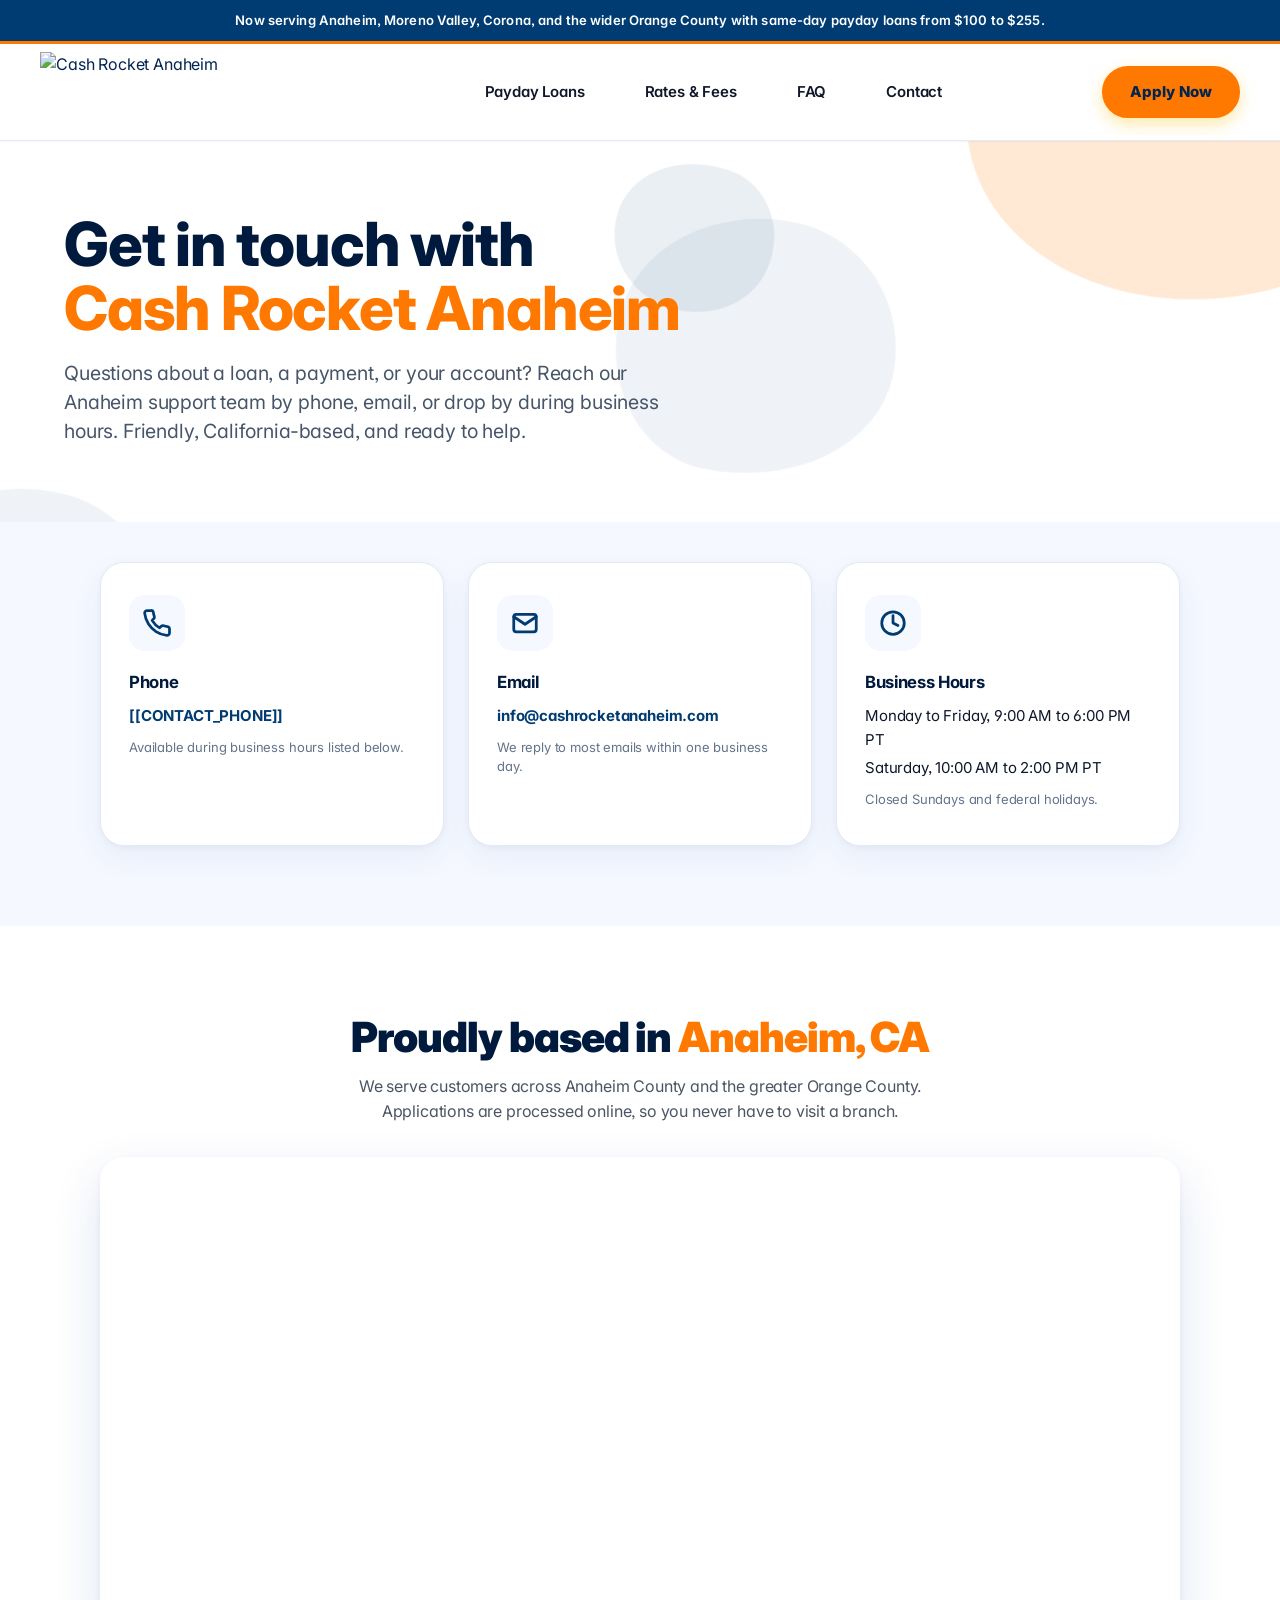
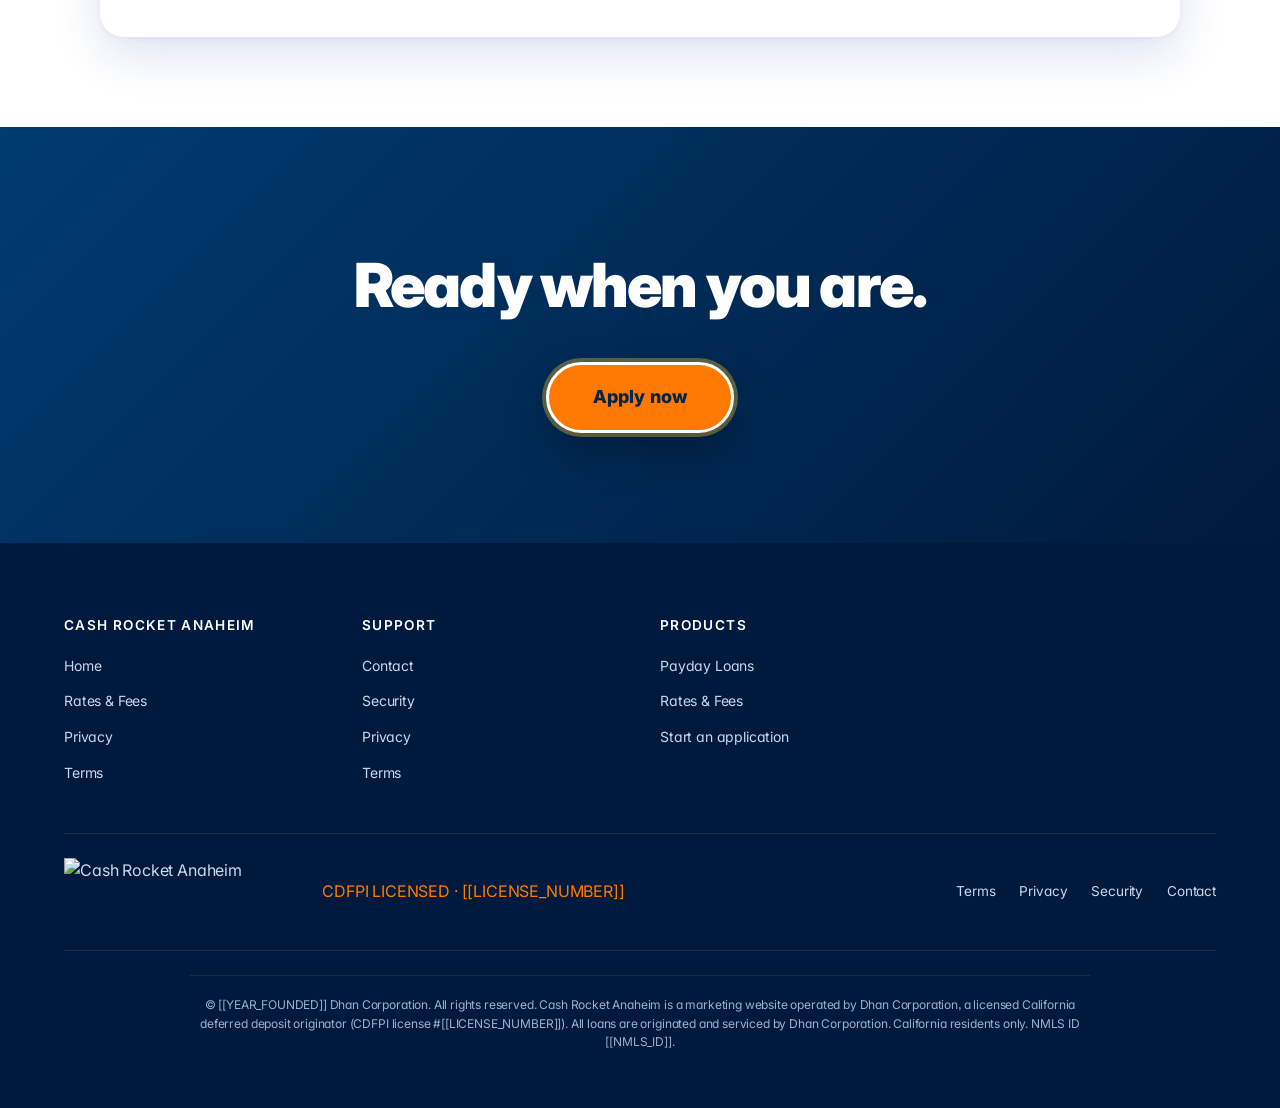
==== commit 2bca050f: "Sync from CashExpressRiverside main + recolor to CSUF Titans palette Pulls in all the desktop/mobile" ====
--- a/contact/index.html
+++ b/contact/index.html
@@ -6,18 +6,38 @@
   <title>Contact Us | Cash Rocket Anaheim</title>
   <meta name="description" content="Contact Cash Rocket Anaheim in Anaheim, CA. Phone, email, business hours, and service-area map. Loans originated by Dhan Corporation under CDFPI license.">
   <link rel="canonical" href="https://cashrocketanaheim.com/contact/">
-  <link rel="icon" type="image/svg+xml" href="/images/logo.svg">
-  <link rel="apple-touch-icon" href="/images/logo.svg">
+  <link rel="icon" type="image/png" href="/images/favicon.png">
+  <link rel="apple-touch-icon" href="/images/favicon.png">
   <link rel="manifest" href="/site.webmanifest">
-  <meta name="theme-color" content="#003DA5">
-  <link rel="preload" href="/fonts/poppins-400.woff2" as="font" type="font/woff2" crossorigin>
+  <meta name="theme-color" content="#FF7900">
   <link rel="preload" href="/fonts/poppins-600.woff2" as="font" type="font/woff2" crossorigin>
   <link rel="preload" href="/fonts/poppins-700.woff2" as="font" type="font/woff2" crossorigin>
-  <link rel="stylesheet" href="/css/style.css">
-  <script type="application/ld+json">{"@context":"https://schema.org","@type":"ContactPage","name":"Contact Cash Rocket Anaheim","url":"https://cashrocketanaheim.com/contact/","publisher":{"@type":"FinancialService","name":"Cash Rocket Anaheim","telephone":"[[CONTACT_PHONE]]","email":"[[CONTACT_EMAIL]]","areaServed":{"@type":"City","name":"Anaheim","containedInPlace":{"@type":"State","name":"California"}}}}</script>
+  <link rel="preload" href="/fonts/poppins-400.woff2" as="font" type="font/woff2" crossorigin>
+  <link rel="preload" href="/fonts/poppins-500.woff2" as="font" type="font/woff2" crossorigin>
+  <link rel="preload" href="/fonts/poppins-800.woff2" as="font" type="font/woff2" crossorigin>
+  <link rel="preload" href="/fonts/poppins-400-ext.woff2" as="font" type="font/woff2" crossorigin>
+  <link rel="preload" href="/css/style.css?v=14" as="style">
+  <link rel="preconnect" href="https://fonts.googleapis.com">
+  <link rel="preconnect" href="https://fonts.gstatic.com" crossorigin>
+  <link rel="preload" as="style" href="https://fonts.googleapis.com/css2?family=Inter:wght@400;500;600;700;800&display=swap">
+  <link rel="stylesheet" href="https://fonts.googleapis.com/css2?family=Inter:wght@400;500;600;700;800&display=swap">
+  <link rel="stylesheet" href="/css/style.css?v=14">
+  <script type="application/ld+json">{"@context":"https://schema.org","@type":"ContactPage","name":"Contact Cash Rocket Anaheim","url":"https://cashrocketanaheim.com/contact/","publisher":{"@type":"FinancialService","name":"Cash Rocket Anaheim","telephone":"[[CONTACT_PHONE]]","email":"info@cashrocketanaheim.com","areaServed":{"@type":"City","name":"Anaheim","containedInPlace":{"@type":"State","name":"California"}}}}</script>
 </head>
 <body>
-
+<div class="ce-blob-field" aria-hidden="true">
+  <!-- 5 yellow + 5 navy, mixed sizes, scattered across viewport + scroll -->
+  <div class="ce-blob b-large b-yellow b-1"></div>
+  <div class="ce-blob b-large b-navy   b-2"></div>
+  <div class="ce-blob b-large b-yellow b-3"></div>
+  <div class="ce-blob b-mid   b-navy   b-4"></div>
+  <div class="ce-blob b-mid   b-yellow b-5"></div>
+  <div class="ce-blob b-mid   b-navy   b-6"></div>
+  <div class="ce-blob b-mid   b-yellow b-7"></div>
+  <div class="ce-blob b-small b-yellow b-8"></div>
+  <div class="ce-blob b-small b-navy   b-9"></div>
+  <div class="ce-blob b-small b-navy   b-10"></div>
+</div>
 <!-- TOP BANNER -->
 <div class="top-banner">
   <div class="container">
@@ -29,7 +49,7 @@
 <!-- HEADER -->
 <header class="site-header" id="site-header">
   <div class="header-inner container">
-    <a href="/" class="logo"><img src="/images/logo.svg" alt="Cash Rocket Anaheim" width="250" height="32" fetchpriority="high"></a>
+    <a href="/" class="logo"><img src="/images/logo.png" alt="Cash Rocket Anaheim" width="285" height="80" fetchpriority="high"></a>
     <nav class="main-nav" id="main-nav">
       <ul class="nav-list">
         <li class="nav-item"><a href="/">Payday Loans</a></li>
@@ -46,7 +66,7 @@
   <div class="mobile-menu" id="mobile-menu">
     <div class="mobile-menu-inner">
       <div class="mobile-menu-header">
-        <a href="/" class="mobile-menu-logo"><img src="/images/logo.svg" alt="Cash Rocket Anaheim" width="180" height="23"></a>
+        <a href="/" class="mobile-menu-logo"><img src="/images/logo.png" alt="Cash Rocket Anaheim" width="200" height="56"></a>
         <button class="mobile-menu-close" id="mobile-menu-close" aria-label="Close menu"><svg width="24" height="24" viewBox="0 0 24 24" fill="none" stroke="#333" stroke-width="2" stroke-linecap="round"><path d="M18 6L6 18"/><path d="M6 6l12 12"/></svg></button>
       </div>
       <ul class="mobile-nav-list">
@@ -82,25 +102,25 @@
 
       <div class="contact-card animate-on-scroll">
         <div class="contact-icon">
-          <svg viewBox="0 0 24 24" width="30" height="30" fill="none" stroke="#003DA5" stroke-width="2.2" stroke-linecap="round" stroke-linejoin="round"><path d="M22 16.92 v3 a2 2 0 0 1 -2.18 2 a19.79 19.79 0 0 1 -8.63 -3.07 a19.5 19.5 0 0 1 -6 -6 a19.79 19.79 0 0 1 -3.07 -8.67 A2 2 0 0 1 4.11 2 h3 a2 2 0 0 1 2 1.72 a12.84 12.84 0 0 0 .7 2.81 a2 2 0 0 1 -.45 2.11 L8.09 9.91 a16 16 0 0 0 6 6 l1.27 -1.27 a2 2 0 0 1 2.11 -.45 a12.84 12.84 0 0 0 2.81 .7 A2 2 0 0 1 22 16.92 Z"/></svg>
+          <svg viewBox="0 0 24 24" width="30" height="30" fill="none" stroke="#003C71" stroke-width="2.2" stroke-linecap="round" stroke-linejoin="round"><path d="M22 16.92 v3 a2 2 0 0 1 -2.18 2 a19.79 19.79 0 0 1 -8.63 -3.07 a19.5 19.5 0 0 1 -6 -6 a19.79 19.79 0 0 1 -3.07 -8.67 A2 2 0 0 1 4.11 2 h3 a2 2 0 0 1 2 1.72 a12.84 12.84 0 0 0 .7 2.81 a2 2 0 0 1 -.45 2.11 L8.09 9.91 a16 16 0 0 0 6 6 l1.27 -1.27 a2 2 0 0 1 2.11 -.45 a12.84 12.84 0 0 0 2.81 .7 A2 2 0 0 1 22 16.92 Z"/></svg>
         </div>
         <h3>Phone</h3>
-        <p><a href="tel:[[CONTACT_PHONE]]">[[CONTACT_PHONE]]</a></p>
+        <p><a href="tel:+1[[CONTACT_PHONE_DIGITS]]">[[CONTACT_PHONE]]</a></p>
         <p class="contact-sub">Available during business hours listed below.</p>
       </div>
 
       <div class="contact-card animate-on-scroll">
         <div class="contact-icon">
-          <svg viewBox="0 0 24 24" width="30" height="30" fill="none" stroke="#003DA5" stroke-width="2.2" stroke-linecap="round" stroke-linejoin="round"><rect x="3" y="5" width="18" height="14" rx="2"/><path d="M3 7 L12 13 L21 7"/></svg>
+          <svg viewBox="0 0 24 24" width="30" height="30" fill="none" stroke="#003C71" stroke-width="2.2" stroke-linecap="round" stroke-linejoin="round"><rect x="3" y="5" width="18" height="14" rx="2"/><path d="M3 7 L12 13 L21 7"/></svg>
         </div>
         <h3>Email</h3>
-        <p><a href="mailto:[[CONTACT_EMAIL]]">[[CONTACT_EMAIL]]</a></p>
+        <p><a href="mailto:info@cashrocketanaheim.com">info@cashrocketanaheim.com</a></p>
         <p class="contact-sub">We reply to most emails within one business day.</p>
       </div>
 
       <div class="contact-card animate-on-scroll">
         <div class="contact-icon">
-          <svg viewBox="0 0 24 24" width="30" height="30" fill="none" stroke="#003DA5" stroke-width="2.2" stroke-linecap="round" stroke-linejoin="round"><circle cx="12" cy="12" r="9"/><path d="M12 6 V12 L16 14"/></svg>
+          <svg viewBox="0 0 24 24" width="30" height="30" fill="none" stroke="#003C71" stroke-width="2.2" stroke-linecap="round" stroke-linejoin="round"><circle cx="12" cy="12" r="9"/><path d="M12 6 V12 L16 14"/></svg>
         </div>
         <h3>Business Hours</h3>
         <p>Monday to Friday, 9:00 AM to 6:00 PM PT</p>
@@ -171,7 +191,7 @@
     </div>
     <div class="footer-bottom">
       <div class="footer-bottom-left">
-        <a href="/"><img src="/images/logo.svg" alt="Cash Rocket Anaheim" width="250" height="46" loading="lazy"></a>
+        <a href="/"><img src="/images/logo.png" alt="Cash Rocket Anaheim" width="228" height="64" loading="lazy"></a>
         <span class="footer-badge-text">CDFPI LICENSED &middot; [[LICENSE_NUMBER]]</span>
       </div>
       <div class="footer-bottom-links">
--- a/css/style.css
+++ b/css/style.css
@@ -21,7 +21,7 @@
 html { scroll-behavior: smooth; -webkit-text-size-adjust: 100%; overflow-x: clip; }
 body {
   font-family: 'Poppins', sans-serif;
-  color: #14377C;
+  color: #00254E;
   background: #fff;
   line-height: 1.6;
   -webkit-font-smoothing: antialiased;
@@ -41,7 +41,7 @@
 .underline-accent {
   position: relative;
   display: inline-block;
-  color: #FFC52B;
+  color: #FF7900;
 }
 .underline-accent::after {
   content: '';
@@ -55,7 +55,7 @@
 }
 
 .gradient-text {
-  background: linear-gradient(135deg, #FFC52B, #FFC52B);
+  background: linear-gradient(135deg, #FF7900, #FF7900);
   -webkit-background-clip: text;
   -webkit-text-fill-color: transparent;
 }
@@ -76,7 +76,7 @@
   display: inline-flex;
   align-items: center;
   gap: 8px;
-  background: #FFC52B;
+  background: #FF7900;
   color: #fff;
   font-weight: 600;
   padding: 12px 28px;
@@ -84,7 +84,7 @@
   font-size: .95rem;
   transition: background .2s, transform .15s;
 }
-.btn-apply:hover { background: #0C7137; transform: translateY(-1px); }
+.btn-apply:hover { background: #D96900; transform: translateY(-1px); }
 .btn-apply.btn-lg { padding: 16px 36px; font-size: 1.05rem; }
 .btn-apply.btn-sm { padding: 8px 20px; font-size: .85rem; }
 .btn-apply.btn-icon svg { transition: transform .2s; }
@@ -93,14 +93,14 @@
 .btn-login {
   display: inline-flex;
   align-items: center;
-  border: 2px solid #14377C;
+  border: 2px solid #00254E;
   padding: 10px 24px;
   border-radius: 50px;
   font-weight: 600;
   font-size: .9rem;
   transition: background .2s, color .2s;
 }
-.btn-login:hover { background: #14377C; color: #fff; }
+.btn-login:hover { background: #00254E; color: #fff; }
 .btn-login.btn-sm { padding: 6px 16px; font-size: .8rem; }
 
 .btn-store {
@@ -109,14 +109,14 @@
   gap: 6px;
   font-weight: 500;
   font-size: .9rem;
-  color: #14377C;
+  color: #00254E;
   transition: color .2s;
 }
-.btn-store:hover { color: #FFC52B; }
+.btn-store:hover { color: #FF7900; }
 
 /* ---------- 1. TOP BANNER ---------- */
 .top-banner {
-  background: #14377C;
+  background: #00254E;
   color: #fff;
   text-align: center;
   padding: 10px 24px;
@@ -155,7 +155,7 @@
   padding: 8px 0;
   transition: color .2s;
 }
-.nav-item > a:hover { color: #FFC52B; }
+.nav-item > a:hover { color: #FF7900; }
 .nav-item > a svg { transition: transform .2s; }
 .nav-item.has-dropdown:hover > a svg { transform: rotate(180deg); }
 
@@ -165,8 +165,8 @@
   top: 100%;
   left: 50%;
   transform: translateX(-50%) translateY(8px);
-  background: #14377C;
-  border-top: 3px solid #FFC52B;
+  background: #00254E;
+  border-top: 3px solid #FF7900;
   border-radius: 0 0 12px 12px;
   box-shadow: 0 12px 40px rgba(0,0,0,.25);
   padding: 28px 32px;
@@ -201,7 +201,7 @@
 .mega-col .mega-col-label {
   font-size: .75rem;
   letter-spacing: .08em;
-  color: #FFC52B;
+  color: #FF7900;
   margin-bottom: 12px;
   font-weight: 700;
   text-transform: uppercase;
@@ -221,7 +221,7 @@
   margin-bottom: 16px;
 }
 .mega-col-brand h4 {
-  color: #FFC52B;
+  color: #FF7900;
   margin-bottom: 16px;
 }
 .mega-app-buttons { display: flex; gap: 8px; }
@@ -242,7 +242,7 @@
   position: absolute;
   width: 100%;
   height: 2px;
-  background: #14377C;
+  background: #00254E;
   border-radius: 2px;
   transition: .3s;
 }
@@ -253,7 +253,7 @@
 .menu-toggle.active span:nth-child(2) { opacity: 0; }
 .menu-toggle.active span:nth-child(3) { top: 9px; transform: rotate(-45deg); }
 
-/* Mobile Menu — Dark green full-screen overlay */
+/* Mobile Menu — Navy full-screen overlay */
 .mobile-menu {
   position: fixed;
   top: 0; left: 0;
@@ -360,14 +360,14 @@
   flex: 1;
   text-align: center;
   justify-content: center;
-  background: #FFC52B;
+  background: #FF7900;
   color: #fff;
   border-radius: 50px;
   padding: 14px 20px;
   font-weight: 600;
   font-size: .95rem;
 }
-.mobile-btn-row .btn-apply:hover { background: #0C7137; }
+.mobile-btn-row .btn-apply:hover { background: #D96900; }
 .mobile-btn-row .btn-login {
   flex: 1;
   text-align: center;
@@ -396,7 +396,7 @@
   content: '';
   position: absolute;
   border-radius: 50%;
-  background: rgba(14,135,65,.07);
+  background: rgba(0,61,165,.07);
   z-index: 0;
   animation: floatBlob 8s ease-in-out infinite;
 }
@@ -416,7 +416,7 @@
 .hero-blob-1,
 .hero-blob-2 {
   position: absolute;
-  background: rgba(14,135,65,.06);
+  background: rgba(0,61,165,.06);
   z-index: 0;
   pointer-events: none;
   animation: floatBlob 10s ease-in-out infinite;
@@ -462,7 +462,7 @@
 }
 .hero-cta { display: flex; align-items: center; gap: 20px; margin-bottom: 32px; flex-wrap: wrap; }
 .hero-link { color: #555; font-size: .9rem; transition: color .2s; }
-.hero-link:hover { color: #FFC52B; }
+.hero-link:hover { color: #FF7900; }
 
 .hero-badges { display: flex; align-items: center; gap: 20px; flex-wrap: wrap; }
 .hero-badges img { width: auto; }
@@ -490,7 +490,7 @@
   height: 72px;
   min-width: 72px;
   border-radius: 16px;
-  background: linear-gradient(135deg, #FFDD00 0%, #FFC52B 100%);
+  background: linear-gradient(135deg, #FFDD00 0%, #FF7900 100%);
   display: flex;
   align-items: center;
   justify-content: center;
@@ -554,7 +554,7 @@
 .wu-hero-card h1 {
   font-size: 1.75rem;
   font-weight: 700;
-  color: #14377C;
+  color: #00254E;
   line-height: 1.25;
   margin-bottom: 16px;
 }
@@ -567,15 +567,15 @@
 .wu-hero-btn {
   display: inline-block;
   padding: 14px 48px;
-  border: 2px solid #14377C;
+  border: 2px solid #00254E;
   border-radius: 50px;
   font-weight: 600;
   font-size: 1rem;
-  color: #14377C;
+  color: #00254E;
   transition: background .2s, color .2s;
 }
 .wu-hero-btn:hover {
-  background: #14377C;
+  background: #00254E;
   color: #fff;
 }
 
@@ -695,11 +695,11 @@
   color: #fff;
   background: linear-gradient(160deg, rgba(26,50,40,0.88), rgba(30,60,48,0.92)),
               url('/images/Group-1707490245-2.webp') center top/cover no-repeat;
-  background-color: #14377C;
+  background-color: #00254E;
   overflow: hidden;
 }
 .social-proof .section-heading { margin-bottom: 48px; color: #fff; }
-.social-proof .underline-accent { color: #FFC52B; }
+.social-proof .underline-accent { color: #FF7900; }
 .proof-grid { display: grid; grid-template-columns: repeat(3, 1fr); gap: 24px; }
 .proof-card {
   padding: 40px 28px;
@@ -718,7 +718,7 @@
   transform: scale(1.04) translateY(-4px);
   background: rgba(255,255,255,.14);
   border-color: rgba(255,255,255,.3);
-  box-shadow: 0 8px 40px rgba(14,135,65,.15), 0 4px 30px rgba(0,0,0,.2);
+  box-shadow: 0 8px 40px rgba(0,61,165,.12), 0 4px 30px rgba(0,0,0,.2);
 }
 @media (hover: none) {
   .proof-card.glass:active {
@@ -742,7 +742,7 @@
 .social-proof::after {
   content: '';
   position: absolute;
-  background: rgba(14,135,65,.05);
+  background: rgba(0,61,165,.05);
   z-index: 0;
   pointer-events: none;
   animation: floatBlob 10s ease-in-out infinite;
@@ -772,7 +772,7 @@
   position: absolute;
   width: 300px; height: 300px;
   bottom: -100px; left: -60px;
-  background: rgba(14,135,65,.05);
+  background: rgba(0,61,165,.05);
   border-radius: 40% 60% 50% 50% / 60% 40% 50% 50%;
   z-index: 0;
   pointer-events: none;
@@ -783,7 +783,7 @@
   position: absolute;
   width: 90px; height: 90px;
   top: 15%; right: 8%;
-  background: rgba(14,135,65,.06);
+  background: rgba(0,61,165,.06);
   border-radius: 50% 40% 60% 30% / 40% 50% 30% 60%;
   z-index: 0;
   pointer-events: none;
@@ -810,19 +810,19 @@
   transition: box-shadow .2s, border-color .2s;
 }
 .feature-card:hover {
-  border-color: #FFC52B;
-  box-shadow: 0 4px 16px rgba(14,135,65,.1);
+  border-color: #FF7900;
+  box-shadow: 0 4px 16px rgba(0,61,165,.10);
 }
 .feature-card h3, .feature-card h4 { font-size: 1rem; font-weight: 600; margin-bottom: 4px; }
 .feature-card p { color: #555; font-size: .88rem; margin-bottom: 0; }
 .features-cta { display: flex; align-items: center; gap: 20px; }
 .features-link {
   font-weight: 500;
-  color: #14377C;
-  border-bottom: 2px solid #14377C;
+  color: #00254E;
+  border-bottom: 2px solid #00254E;
   transition: color .2s, border-color .2s;
 }
-.features-link:hover { color: #FFC52B; border-color: #FFC52B; }
+.features-link:hover { color: #FF7900; border-color: #FF7900; }
 
 /* ---------- 6. APP PROMO ---------- */
 .app-promo {
@@ -840,7 +840,7 @@
   top: 0; left: 50%;
   transform: translateX(-50%);
   width: 80%; height: 60%;
-  background: radial-gradient(ellipse at center, rgba(14,135,65,.12) 0%, transparent 70%);
+  background: radial-gradient(ellipse at center, rgba(255,197,43,.14) 0%, transparent 70%);
   pointer-events: none;
   z-index: 0;
 }
@@ -850,7 +850,7 @@
   position: absolute;
   bottom: -60px; right: 5%;
   width: 200px; height: 200px;
-  background: rgba(14,135,65,.06);
+  background: rgba(0,61,165,.06);
   border-radius: 40% 60% 50% 50% / 50% 40% 60% 50%;
   animation: floatBlob 10s ease-in-out infinite;
   animation-delay: -3s;
@@ -902,7 +902,7 @@
   position: absolute;
   width: 320px; height: 320px;
   bottom: -80px; right: -80px;
-  background: rgba(14,135,65,.05);
+  background: rgba(0,61,165,.05);
   border-radius: 50% 40% 60% 30% / 40% 50% 30% 60%;
   z-index: 0;
   animation: floatBlob 10s ease-in-out infinite;
@@ -913,7 +913,7 @@
   position: absolute;
   width: 80px; height: 80px;
   top: 15%; left: 8%;
-  background: rgba(14,135,65,.05);
+  background: rgba(0,61,165,.05);
   border-radius: 60% 40% 30% 70% / 50% 60% 50% 40%;
   z-index: 0;
   pointer-events: none;
@@ -960,8 +960,8 @@
   transition: box-shadow .2s, border-color .2s;
 }
 .step-card:hover {
-  border-color: #FFC52B;
-  box-shadow: 0 4px 20px rgba(14,135,65,.08);
+  border-color: #FF7900;
+  box-shadow: 0 4px 20px rgba(0,61,165,.08);
 }
 .step-card > img { flex-shrink: 0; width: 64px; height: 64px; }
 .step-label {
@@ -987,7 +987,7 @@
   position: absolute;
   width: 240px; height: 240px;
   top: -80px; left: -50px;
-  background: rgba(14,135,65,.06);
+  background: rgba(0,61,165,.06);
   border-radius: 50%;
   z-index: 0;
   animation: floatBlob 11s ease-in-out infinite;
@@ -1015,7 +1015,7 @@
   text-decoration: none;
 }
 .article-card:hover { transform: translateY(-4px); box-shadow: 0 8px 24px rgba(0,0,0,.1); }
-.article-card:hover p { color: #FFC52B; }
+.article-card:hover p { color: #FF7900; }
 .article-card img { width: 100%; aspect-ratio: 361/176; object-fit: cover; display: block; }
 .article-card p { padding: 20px; font-weight: 500; font-size: .95rem; transition: color .2s; }
 
@@ -1034,7 +1034,7 @@
   cursor: pointer;
   transition: background .2s;
 }
-.carousel-dots .dot.active { background: #FFC52B; }
+.carousel-dots .dot.active { background: #FF7900; }
 
 .education-cta { text-align: center; margin-top: 40px; }
 
@@ -1089,7 +1089,7 @@
   position: absolute;
   width: 180px; height: 180px;
   bottom: -50px; left: -30px;
-  background: rgba(14,135,65,.04);
+  background: rgba(0,61,165,.04);
   border-radius: 50% 40% 60% 30% / 40% 60% 30% 50%;
   z-index: 0;
   pointer-events: none;
@@ -1104,7 +1104,7 @@
   position: absolute;
   width: 280px; height: 280px;
   top: -60px; right: -70px;
-  background: rgba(14,135,65,.04);
+  background: rgba(0,61,165,.04);
   border-radius: 30% 70% 60% 40% / 50% 40% 60% 50%;
   z-index: 0;
   pointer-events: none;
@@ -1174,8 +1174,8 @@
 /* ---------- 11. PRE-FOOTER CTA ---------- */
 .pre-footer {
   padding: 100px 0;
-  background: linear-gradient(to right, #FFC52B 0%, #FFC52B 50%, #FFD54F 100%);
-  color: #14377C;
+  background: linear-gradient(to right, #FF7900 0%, #FF7900 50%, #FFD54F 100%);
+  color: #00254E;
   text-align: center;
   position: relative;
 }
@@ -1187,7 +1187,7 @@
 
 /* ---------- 12. FOOTER ---------- */
 .site-footer {
-  background: #14377C;
+  background: #00254E;
   color: rgba(255,255,255,.7);
   padding: 60px 0 32px;
 }
@@ -1206,7 +1206,7 @@
 }
 .footer-col ul { display: flex; flex-direction: column; gap: 10px; }
 .footer-col a { font-size: .9rem; transition: color .2s; }
-.footer-col a:hover { color: #FFC52B; }
+.footer-col a:hover { color: #FF7900; }
 .footer-col p { font-size: .9rem; margin-bottom: 6px; }
 
 .footer-signup { display: flex; gap: 8px; margin-bottom: 8px; }
@@ -1288,7 +1288,7 @@
 .loan-calc h2, .loan-calc h3 {
   font-size: 1.15rem;
   font-weight: 700;
-  color: #14377C;
+  color: #00254E;
   margin-bottom: 16px;
   text-align: center;
 }
@@ -1303,7 +1303,7 @@
 .calc-amount {
   font-size: 2rem;
   font-weight: 800;
-  color: #FFC52B;
+  color: #FF7900;
   text-align: center;
   margin-bottom: 8px;
   line-height: 1;
@@ -1315,7 +1315,7 @@
   width: 100%;
   height: 8px;
   border-radius: 4px;
-  background: linear-gradient(to right, #FFC52B var(--fill, 100%), #e5e5e5 var(--fill, 100%));
+  background: linear-gradient(to right, #FF7900 var(--fill, 100%), #e5e5e5 var(--fill, 100%));
   outline: none;
   cursor: pointer;
 }
@@ -1324,7 +1324,7 @@
   width: 28px;
   height: 28px;
   border-radius: 50%;
-  background: #FFC52B;
+  background: #FF7900;
   border: 4px solid #fff;
   box-shadow: 0 2px 8px rgba(0,0,0,.15);
   cursor: pointer;
@@ -1335,7 +1335,7 @@
   width: 20px;
   height: 20px;
   border-radius: 50%;
-  background: #FFC52B;
+  background: #FF7900;
   border: 4px solid #fff;
   box-shadow: 0 2px 8px rgba(0,0,0,.15);
   cursor: pointer;
@@ -1362,9 +1362,9 @@
   font-size: .85rem;
   color: #555;
 }
-.calc-row span:last-child { font-weight: 600; color: #14377C; }
+.calc-row span:last-child { font-weight: 600; color: #00254E; }
 .calc-total { font-size: 1.05rem; }
-.calc-total span:last-child { color: #FFC52B; font-weight: 700; }
+.calc-total span:last-child { color: #FF7900; font-weight: 700; }
 .calc-due span:last-child { font-size: .85rem; font-weight: 500; line-height: 1.3; text-align: center; }
 .calc-due small { font-size: .75rem; color: #666; font-weight: 400; }
 .calc-divider {
@@ -1396,7 +1396,7 @@
 .page-hero-blob-2,
 .page-hero-blob-3 {
   position: absolute;
-  background: rgba(14,135,65,.06);
+  background: rgba(0,61,165,.06);
   z-index: 0;
   pointer-events: none;
   animation: floatBlob 10s ease-in-out infinite;
@@ -1448,7 +1448,7 @@
   top: 50%;
   transform: translateY(-50%);
   width: 52%;
-  background: #14377C;
+  background: #00254E;
   border-radius: 36px;
   padding: 6px 6px 8px;
   box-shadow: 0 20px 60px rgba(0,0,0,.25), 0 4px 16px rgba(0,0,0,.1);
@@ -1475,7 +1475,7 @@
 .composite-heading {
   font-size: 1.3rem;
   font-weight: 800;
-  color: #14377C;
+  color: #00254E;
   margin-bottom: 16px;
   line-height: 1.2;
 }
@@ -1497,12 +1497,12 @@
 .composite-amount {
   font-size: 1.5rem;
   font-weight: 800;
-  color: #14377C;
+  color: #00254E;
   margin-bottom: 14px;
 }
 .composite-btn {
   display: block;
-  background: #14377C;
+  background: #00254E;
   color: #fff;
   font-weight: 700;
   font-size: .85rem;
@@ -1524,7 +1524,7 @@
   position: absolute;
   width: 200px; height: 200px;
   top: 10%; left: -50px;
-  background: rgba(14,135,65,.06);
+  background: rgba(0,61,165,.06);
   border-radius: 60% 40% 50% 50% / 50% 60% 40% 50%;
   z-index: 0;
   pointer-events: none;
@@ -1536,7 +1536,7 @@
   position: absolute;
   width: 100px; height: 100px;
   bottom: 20%; right: 5%;
-  background: rgba(14,135,65,.05);
+  background: rgba(0,61,165,.05);
   border-radius: 50% 30% 60% 40% / 40% 50% 40% 60%;
   z-index: 0;
   pointer-events: none;
@@ -1573,7 +1573,7 @@
 .use-case-card h3, .use-case-card h4 {
   font-size: 1rem;
   font-weight: 700;
-  color: #14377C;
+  color: #00254E;
   margin: 0;
 }
 
@@ -1583,7 +1583,7 @@
   position: absolute;
   width: 100px; height: 100px;
   top: 10%; right: 10%;
-  background: rgba(14,135,65,.05);
+  background: rgba(0,61,165,.05);
   border-radius: 30% 60% 50% 40% / 50% 30% 60% 50%;
   z-index: 0;
   pointer-events: none;
@@ -1599,7 +1599,7 @@
   position: absolute;
   width: 180px; height: 180px;
   top: 40%; left: -50px;
-  background: rgba(14,135,65,.06);
+  background: rgba(0,61,165,.06);
   border-radius: 40% 60% 30% 70% / 60% 40% 60% 40%;
   z-index: 0;
   pointer-events: none;
@@ -1620,10 +1620,10 @@
   transition: border-color .3s, box-shadow .3s;
 }
 .requirement-card:hover {
-  border-color: #FFC52B;
-  box-shadow: 0 4px 20px rgba(14,135,65,.1);
-}
-.requirement-card h3, .requirement-card h4 { font-size: 1rem; font-weight: 700; margin-bottom: 8px; color: #14377C; }
+  border-color: #FF7900;
+  box-shadow: 0 4px 20px rgba(0,61,165,.10);
+}
+.requirement-card h3, .requirement-card h4 { font-size: 1rem; font-weight: 700; margin-bottom: 8px; color: #00254E; }
 .requirement-card p { color: #555; font-size: .88rem; }
 
 /* ---------- LOAN PRODUCTS (Landing Page) ---------- */
@@ -1646,7 +1646,7 @@
 .loan-product-card:hover {
   transform: translateY(-4px);
   box-shadow: 0 8px 32px rgba(0,0,0,.1);
-  border-color: #FFC52B;
+  border-color: #FF7900;
 }
 .loan-product-icon {
   width: 64px;
@@ -1658,7 +1658,7 @@
   justify-content: center;
   margin-bottom: 20px;
 }
-.loan-product-card h3 { font-size: 1.5rem; font-weight: 700; margin-bottom: 12px; color: #14377C; }
+.loan-product-card h3 { font-size: 1.5rem; font-weight: 700; margin-bottom: 12px; color: #00254E; }
 .loan-product-card > p { color: #555; margin-bottom: 20px; line-height: 1.7; }
 .loan-product-card ul { list-style: none; padding: 0; margin: 0 0 24px; }
 .loan-product-card ul li {
@@ -1674,7 +1674,7 @@
   display: inline-flex;
   align-items: center;
   gap: 6px;
-  color: #FFC52B;
+  color: #FF7900;
   font-weight: 600;
   font-size: .95rem;
   transition: gap .2s;
@@ -1700,7 +1700,7 @@
   justify-content: center;
   margin: 0 auto 16px;
 }
-.about-stat-card h3 { font-size: 1.5rem; font-weight: 800; color: #FFC52B; margin-bottom: 8px; }
+.about-stat-card h3 { font-size: 1.5rem; font-weight: 800; color: #FF7900; margin-bottom: 8px; }
 .about-stat-card p { color: #555; font-size: .9rem; }
 
 .about-testimonials { padding: 80px 0; }
@@ -1718,8 +1718,8 @@
   transition: border-color .3s, box-shadow .3s;
 }
 .about-testimonial-card:hover {
-  border-color: #FFC52B;
-  box-shadow: 0 4px 20px rgba(14,135,65,.1);
+  border-color: #FF7900;
+  box-shadow: 0 4px 20px rgba(0,61,165,.10);
 }
 .about-testimonial-card .testimonial-stars { margin-bottom: 12px; }
 .about-testimonial-card blockquote {
@@ -1729,7 +1729,7 @@
   margin-bottom: 16px;
   font-style: italic;
 }
-.about-testimonial-card .testimonial-author { font-weight: 600; color: #14377C; font-size: .9rem; }
+.about-testimonial-card .testimonial-author { font-weight: 600; color: #00254E; font-size: .9rem; }
 
 .about-community { padding: 80px 0; text-align: center; }
 .about-community p { color: #555; max-width: 700px; margin: 0 auto 32px; line-height: 1.7; }
@@ -1752,7 +1752,7 @@
   padding: 32px;
   transition: border-color .3s, box-shadow .3s;
 }
-.location-card:hover { border-color: #FFC52B; box-shadow: 0 4px 20px rgba(14,135,65,.1); }
+.location-card:hover { border-color: #FF7900; box-shadow: 0 4px 20px rgba(0,61,165,.10); }
 .location-badge {
   display: inline-block;
   padding: 4px 12px;
@@ -1761,9 +1761,9 @@
   font-weight: 600;
   margin-bottom: 12px;
 }
-.location-badge.open { background: #EAEEF4; color: #FFC52B; }
+.location-badge.open { background: #EAEEF4; color: #FF7900; }
 .location-badge.coming-soon { background: #fff3cd; color: #856404; }
-.location-card h3 { font-size: 1.25rem; font-weight: 700; margin-bottom: 12px; color: #14377C; }
+.location-card h3 { font-size: 1.25rem; font-weight: 700; margin-bottom: 12px; color: #00254E; }
 .location-card p { color: #555; margin-bottom: 8px; font-size: .95rem; }
 .location-card .location-actions { display: flex; gap: 12px; margin-top: 20px; flex-wrap: wrap; }
 
@@ -1780,12 +1780,12 @@
   background: #fff;
   border: 1px solid #e5e5e5;
   border-radius: 8px;
-  color: #14377C;
+  color: #00254E;
   font-size: .9rem;
   font-weight: 500;
   transition: background .2s, color .2s, border-color .2s;
 }
-.locations-cities-grid a:hover { background: #FFC52B; color: #fff; border-color: #FFC52B; }
+.locations-cities-grid a:hover { background: #FF7900; color: #fff; border-color: #FF7900; }
 
 /* City SEO Pages */
 .city-services { padding: 80px 0; }
@@ -1816,7 +1816,7 @@
   position: absolute;
   width: 500px; height: 500px;
   top: -50px; right: -70px;
-  background: rgba(14,135,65,.08);
+  background: rgba(0,61,165,.08);
   border-radius: 50%;
   z-index: 0;
   pointer-events: none;
@@ -1848,11 +1848,11 @@
 }
 .contact-form input:focus,
 .contact-form select:focus,
-.contact-form textarea:focus { outline: none; border-color: #FFC52B; }
+.contact-form textarea:focus { outline: none; border-color: #FF7900; }
 .contact-form textarea { resize: vertical; min-height: 120px; }
 .contact-form .form-row-3 { display: grid; grid-template-columns: 1fr 1fr 1fr; gap: 12px; }
 .btn-submit {
-  background: #FFC52B; color: #fff; font-weight: 600;
+  background: #FF7900; color: #fff; font-weight: 600;
   padding: 14px 40px; border-radius: 50px; border: none;
   font-family: inherit; font-size: .95rem; cursor: pointer;
   transition: background .2s, transform .15s;
@@ -1866,7 +1866,7 @@
 .contact-info-icon { flex-shrink: 0; width: 40px; height: 40px; background: #EAEEF4; border-radius: 50%; display: flex; align-items: center; justify-content: center; }
 .contact-info-item h2, .contact-info-item h3 { font-size: 1.1rem; margin-bottom: 8px; font-weight: 700; }
 .contact-info-item p { font-size: .9rem; color: #555; line-height: 1.7; margin-bottom: 2px; }
-.contact-info-item a { color: #FFC52B; font-weight: 500; }
+.contact-info-item a { color: #FF7900; font-weight: 500; }
 
 /* Visit Us */
 .contact-visit { padding: 80px 0; background: linear-gradient(180deg, #F7F9FC 0%, #EAEEF4 50%, #F7F9FC 100%); }
@@ -1917,7 +1917,7 @@
 .tip-card:hover {
   transform: translateY(-4px);
   box-shadow: 0 8px 24px rgba(0,0,0,.1);
-  border-color: #FFC52B;
+  border-color: #FF7900;
 }
 .tip-card-icon {
   height: 180px;
@@ -1950,7 +1950,7 @@
 .tip-card-content h3 {
   font-size: 1.05rem;
   font-weight: 600;
-  color: #14377C;
+  color: #00254E;
   margin-bottom: 8px;
   line-height: 1.4;
 }
@@ -1964,11 +1964,11 @@
 .tip-card-content .read-more {
   font-size: .9rem;
   font-weight: 600;
-  color: #FFC52B;
+  color: #FF7900;
   text-decoration: none;
   transition: color .2s;
 }
-.tip-card-content .read-more:hover { color: #FFC52B; }
+.tip-card-content .read-more:hover { color: #FF7900; }
 
 /* Article pages */
 .article-meta {
@@ -1985,7 +1985,7 @@
 }
 .article-meta .meta-category {
   background: #EAEEF4;
-  color: #E0A800;
+  color: #D96900;
 }
 .article-meta .meta-date {
   background: #f3f4f6;
@@ -2005,7 +2005,7 @@
   display: inline-block;
   background: #f0fdf4;
   border: 1px solid #bbf7d0;
-  color: #E0A800;
+  color: #D96900;
   padding: 8px 18px;
   border-radius: 8px;
   font-size: .9rem;
@@ -2015,7 +2015,7 @@
 .legal-content h2 {
   font-size: 1.35rem;
   font-weight: 700;
-  color: #14377C;
+  color: #00254E;
   margin: 40px 0 16px;
   padding-top: 16px;
   border-top: 1px solid #e5e7eb;
@@ -2028,7 +2028,7 @@
 .legal-content h3 {
   font-size: 1.1rem;
   font-weight: 600;
-  color: #14377C;
+  color: #00254E;
   margin: 24px 0 12px;
 }
 .legal-content p,
@@ -2044,9 +2044,9 @@
   margin-bottom: 16px;
 }
 .legal-content li { margin-bottom: 6px; }
-.legal-content a { color: #FFC52B; text-decoration: underline; text-underline-offset: 2px; }
-.legal-content a:hover { color: #FFC52B; }
-.legal-content strong { color: #14377C; }
+.legal-content a { color: #FF7900; text-decoration: underline; text-underline-offset: 2px; }
+.legal-content a:hover { color: #FF7900; }
+.legal-content strong { color: #00254E; }
 
 /* Fee schedule table */
 .legal-content table {
@@ -2062,7 +2062,7 @@
   border: 1px solid #e5e7eb;
 }
 .legal-content table th {
-  background: #14377C;
+  background: #00254E;
   color: #fff;
   font-weight: 600;
   font-size: .85rem;
@@ -2086,19 +2086,19 @@
 /* Highlight boxes for important notices */
 .legal-content .highlight-box {
   background: #f0fdf4;
-  border-left: 4px solid #FFC52B;
+  border-left: 4px solid #FF7900;
   border-radius: 0 8px 8px 0;
   padding: 20px 24px;
   margin: 24px 0;
 }
 .legal-content .highlight-box p:last-child { margin-bottom: 0; }
 .legal-content .highlight-box h3 {
-  color: #E0A800;
+  color: #D96900;
   margin-top: 0;
 }
 .legal-content .warning-box {
   background: #fffbeb;
-  border-left: 4px solid #003DA5;
+  border-left: 4px solid #003C71;
   border-radius: 0 8px 8px 0;
   padding: 20px 24px;
   margin: 24px 0;
@@ -2395,11 +2395,11 @@
      (Oportun-style clean presentation)
    ═════════════════════════════════════════════════════════════════════ */
 :root {
-  --cer-red:         #FFC52B;
-  --cer-red-dark:    #E0A800;
+  --cer-red:         #FF7900;
+  --cer-red-dark:    #D96900;
   --cer-red-soft:    #EFF3FC;
-  --cer-navy:        #003DA5;
-  --cer-navy-dark:   #14377C;
+  --cer-navy:        #003C71;
+  --cer-navy-dark:   #00254E;
   --cer-bg:          #F7F9FC;
   --cer-surface:     #FFFFFF;
   --cer-ink:         #0F172A;
@@ -2454,8 +2454,8 @@
 .btn-apply.btn-lg,
 .btn-apply.btn-sm,
 .composite-btn {
-  background: var(--cer-red) !important;         /* #FFC52B sunglow */
-  color: var(--cer-navy) !important;             /* #003DA5 burgundy text */
+  background: var(--cer-red) !important;         /* #FF7900 sunglow */
+  color: var(--cer-navy) !important;             /* #003C71 burgundy text */
   border: 2px solid var(--cer-red) !important;
   border-radius: 999px !important;
   font-weight: 800 !important;
@@ -2468,7 +2468,7 @@
 .btn-apply:hover,
 .btn-apply.btn-lg:hover,
 .composite-btn:hover {
-  background: var(--cer-red-dark) !important;    /* #E0A800 darker yellow */
+  background: var(--cer-red-dark) !important;    /* #D96900 darker yellow */
   border-color: var(--cer-red-dark) !important;
   color: var(--cer-navy) !important;
   transform: translateY(-1px);
@@ -2663,7 +2663,7 @@
 .footer-col h3 { color: #FFFFFF !important; font-size: .85rem !important; text-transform: uppercase; letter-spacing: .1em; margin-bottom: 16px; }
 .footer-col a { color: #C9D6EC !important; font-size: 14px !important; }
 .footer-col a:hover { color: #FFFFFF !important; }
-.footer-badge-text { color: #003DA5 !important; }
+.footer-badge-text { color: #003C71 !important; }
 .footer-legal { color: #9BAFD1 !important; font-size: 12px !important; line-height: 1.55 !important; border-top: 1px solid rgba(255,255,255,.08); padding-top: 20px; }
 .footer-legal a { color: #C9D6EC !important; text-decoration: underline; }
 .footer-bottom-links a { color: #C9D6EC !important; }
@@ -2704,19 +2704,19 @@
 
 /* ═════════════════════════════════════════════════════════════════════
    POLISH v3 — distinctive identity + better layout
-   · AA palette: royal blue #003DA5, navy #14377C, sunglow #FFC52B
+   · AA palette: royal blue #003C71, navy #00254E, sunglow #FF7900
    · Distinct background decoration (angled ribbon + navy arc)
    · Fixes "What Are Payday Loans" 2-col layout
    · Fixes "Proudly Serving the Orange County" with CA-map illustration
    ═════════════════════════════════════════════════════════════════════ */
 :root {
-  --cer-blue:        #003DA5;
-  --cer-blue-dark:   #14377C;
-  --cer-blue-deep:   #0A2560;
+  --cer-blue:        #003C71;
+  --cer-blue-dark:   #00254E;
+  --cer-blue-deep:   #001A3D;
   --cer-blue-soft:   #EFF3FC;
   --cer-blue-faint:  #F5F8FF;
-  --cer-yellow:      #FFC52B;
-  --cer-yellow-dark: #E0A800;
+  --cer-yellow:      #FF7900;
+  --cer-yellow-dark: #D96900;
   /* remap the older tokens so v2 rules still resolve to the new palette */
   --cer-red:         var(--cer-yellow);
   --cer-red-dark:    var(--cer-yellow-dark);
@@ -3278,7 +3278,7 @@
 }
 
 /* ── Features section: cleaner 2-col, bigger rounded cards ── */
-.features-grid { gap: 88px !important; }
+.features-grid { gap: 48px !important; }
 .features-content .section-heading {
   font-size: clamp(2rem, 3.6vw, 2.8rem) !important;
   letter-spacing: -.02em !important;
@@ -3445,3 +3445,1926 @@
 /* Disable the hero angled blob on contact page (too busy with the map) */
 .contact-hero::before, .contact-hero::after { display: none !important; }
 .contact-hero .hero-grid::before { display: none !important; }
+
+
+/* ═════════════════════════════════════════════════════════════════════
+   POLISH v7 — friendly-fintech landing aesthetic
+   Larger display type, softer alternating surfaces (white / pale blue /
+   pale cream), rounder cards with softer shadows, testimonials row with
+   star rating + avatar, restored step-number circles in how-it-works.
+   ═════════════════════════════════════════════════════════════════════ */
+
+/* ── Expanded type scale for a more display-y hero ── */
+.page-hero .hero-content h1 {
+  font-size: clamp(2.8rem, 6.2vw, 5rem) !important;
+  line-height: .98 !important;
+  letter-spacing: -.035em !important;
+  font-weight: 800 !important;
+}
+.page-hero .hero-subtitle {
+  font-size: 1.2rem !important;
+  line-height: 1.5 !important;
+  color: #475569 !important;
+}
+
+/* ── Softer section alternation: white -> pale blue -> pale cream -> repeat ── */
+.features      { background: #FFFFFF !important; }
+.use-cases     { background: #F5F8FF !important; }   /* pale blue */
+.testimonials  {
+  background: #FFF1E0 !important;                    /* warm cream so the row pops */
+  padding: 100px 0 !important;
+  position: relative;
+  overflow: hidden;
+}
+.testimonials::before {
+  content: "";
+  position: absolute;
+  top: -120px; right: -120px;
+  width: 320px; height: 320px;
+  background: #FF7900;
+  opacity: .18;
+  border-radius: 62% 38% 47% 53% / 55% 48% 52% 45%;
+  transform: rotate(-14deg);
+  pointer-events: none;
+}
+.how-it-works  { background: #FFFFFF !important; }
+.requirements  { background: #F5F8FF !important; }
+.service-area  { background: #FFFFFF !important; }
+.faq           { background: #FFF1E0 !important; }
+
+/* ── Bigger, rounder cards across the board ── */
+.feature-card, .use-case-card, .faq-item {
+  border-radius: 22px !important;
+}
+
+/* ── Testimonial cards ── */
+.testimonials .section-heading { color: #001F3F !important; }
+.testimonials-grid {
+  display: grid;
+  grid-template-columns: repeat(3, 1fr);
+  gap: 20px;
+  max-width: 1100px;
+  margin: 0 auto;
+  position: relative;
+  z-index: 1;
+}
+.tm-card {
+  background: #FFFFFF;
+  border: 1px solid #E6EAF0;
+  border-radius: 24px;
+  padding: 28px 24px;
+  box-shadow: 0 1px 3px rgba(15,23,42,.04);
+  display: flex;
+  flex-direction: column;
+  gap: 14px;
+  transition: transform .18s ease, box-shadow .18s ease;
+}
+.tm-card:hover {
+  transform: translateY(-3px);
+  box-shadow: 0 18px 40px rgba(0,61,165,.10);
+}
+.tm-stars {
+  display: flex;
+  gap: 2px;
+}
+.tm-card blockquote {
+  margin: 0;
+  font-size: 1.02rem;
+  line-height: 1.55;
+  color: #0F172A;
+  font-weight: 500;
+  flex: 1;
+}
+.tm-card figcaption {
+  display: flex;
+  align-items: center;
+  gap: 12px;
+  padding-top: 12px;
+  border-top: 1px solid #E6EAF0;
+}
+.tm-avatar {
+  width: 42px;
+  height: 42px;
+  border-radius: 50%;
+  background: linear-gradient(135deg, #003C71, #00254E);
+  color: #FF7900;
+  font-weight: 800;
+  font-size: 14px;
+  letter-spacing: .02em;
+  display: flex;
+  align-items: center;
+  justify-content: center;
+  flex: 0 0 auto;
+}
+.tm-card figcaption strong {
+  display: block;
+  color: #001F3F;
+  font-size: .95rem;
+  letter-spacing: -.01em;
+}
+.tm-card figcaption span {
+  display: block;
+  color: #64748b;
+  font-size: 12.5px;
+  font-weight: 500;
+}
+@media (max-width: 900px) {
+  .testimonials-grid { grid-template-columns: 1fr; gap: 16px; max-width: 520px; }
+  .testimonials      { padding: 72px 0 !important; }
+}
+
+/* ── How-it-works: restored step numbers + softer cards ── */
+.how-grid {
+  display: grid !important;
+  grid-template-columns: 1fr 1.2fr !important;
+  gap: 72px !important;
+  align-items: start;
+}
+.how-left .section-heading { text-align: left !important; }
+.how-right {
+  display: flex;
+  flex-direction: column;
+  gap: 18px;
+}
+.step-card {
+  background: #FFFFFF !important;
+  border: 1px solid #E6EAF0 !important;
+  border-radius: 20px !important;
+  padding: 22px 24px !important;
+  display: grid !important;
+  grid-template-columns: 56px 1fr !important;
+  align-items: center;
+  gap: 18px !important;
+  box-shadow: 0 1px 3px rgba(15,23,42,.04);
+  transition: transform .15s ease, box-shadow .15s ease;
+}
+.step-card:hover {
+  transform: translateX(3px);
+  box-shadow: 0 12px 32px rgba(0,61,165,.10);
+}
+.step-num {
+  width: 56px;
+  height: 56px;
+  border-radius: 50%;
+  background: linear-gradient(135deg, #003C71, #00254E);
+  color: #FF7900;
+  font-weight: 800;
+  font-size: 1.4rem;
+  display: flex;
+  align-items: center;
+  justify-content: center;
+  box-shadow: 0 6px 16px rgba(0,61,165,.25);
+  flex: 0 0 auto;
+}
+.step-label {
+  font-size: 1.08rem;
+  font-weight: 800;
+  color: #001F3F;
+  margin-bottom: 4px;
+  letter-spacing: -.01em;
+}
+.step-card p {
+  color: #4B5563;
+  font-size: .95rem;
+  line-height: 1.5;
+  margin: 0;
+}
+.testimonial-card {
+  background: linear-gradient(135deg, #003C71, #00254E);
+  color: #FFFFFF;
+  padding: 24px 26px;
+  border-radius: 20px;
+  margin-top: 24px;
+}
+.testimonial-card .testimonial-name {
+  color: #FF7900 !important;
+  font-weight: 700;
+  font-size: .9rem;
+  letter-spacing: .02em;
+}
+.testimonial-card .testimonial-quote {
+  color: #FFFFFF !important;
+  font-size: 1rem;
+  line-height: 1.55;
+  margin-top: 10px;
+  font-style: italic;
+}
+@media (max-width: 900px) {
+  .how-grid { grid-template-columns: 1fr !important; gap: 40px !important; }
+  .how-left .section-heading { text-align: left !important; }
+}
+
+/* ── Sweet softer shadows everywhere ── */
+.feature-card, .use-case-card, .tm-card, .step-card, .contact-card {
+  box-shadow: 0 1px 2px rgba(15,23,42,.04), 0 2px 8px rgba(15,23,42,.03) !important;
+}
+
+/* ── Bigger Apply button lift on hover ── */
+.btn-apply:hover, .btn-apply.btn-lg:hover {
+  transform: translateY(-3px) !important;
+}
+
+/* ── Refine FAQ contrast against warm section background ── */
+.faq { padding: 100px 0 !important; }
+.faq-item { background: #FFFFFF !important; }
+.faq-item summary { color: #001F3F !important; }
+
+/* ── Pre-footer headline sized for impact ── */
+.pre-footer h2 {
+  font-size: clamp(2.2rem, 4.5vw, 3.4rem) !important;
+  letter-spacing: -.025em !important;
+}
+
+
+/* ═════════════════════════════════════════════════════════════════════
+   POLISH v8 — real fintech punch
+   Bigger display type, high-contrast navy block, wavy dividers, massive
+   stat callouts, louder buttons, proper breathing room between sections.
+   ═════════════════════════════════════════════════════════════════════ */
+
+/* ── 1. TYPOGRAPHY — push display type further ── */
+.page-hero .hero-content h1 {
+  font-size: clamp(3rem, 7vw, 5.8rem) !important;
+  line-height: .95 !important;
+  letter-spacing: -.04em !important;
+  font-weight: 900 !important;  /* crank the weight */
+}
+.section-heading {
+  font-size: clamp(2rem, 4vw, 3.2rem) !important;
+  line-height: 1.05 !important;
+  letter-spacing: -.025em !important;
+  font-weight: 900 !important;
+}
+
+/* ── 2. SPACING — fix the "touching section above" bug ── */
+.trust-strip {
+  margin-top: 0 !important;
+  padding: 36px 0 !important;
+  border-top: none !important;
+  border-bottom: none !important;
+  background: #FFFFFF !important;
+  position: relative;
+  z-index: 3;
+}
+.trust-strip + section,
+.trust-strip ~ section { margin-top: 0 !important; }
+
+/* Give EVERY major section generous top breathing room */
+.features, .use-cases, .testimonials, .how-it-works,
+.requirements, .service-area, .faq {
+  padding-top: 110px !important;
+  padding-bottom: 110px !important;
+}
+/* Explicit space above the testimonial section heading */
+.testimonials .section-heading { margin-top: 0 !important; padding-top: 0 !important; }
+.testimonials .container { padding-top: 8px; }
+
+/* ── 3. BIG STATS STRIP — chunky display numbers under the hero ── */
+.big-stats {
+  background: #FFFFFF;
+  padding: 50px 0 70px !important;
+  position: relative;
+  z-index: 2;
+}
+.stats-grid {
+  display: grid;
+  grid-template-columns: 1fr 1px 1fr 1px 1fr;
+  gap: 24px;
+  align-items: center;
+  max-width: 1100px;
+  margin: 0 auto;
+  padding: 36px 40px;
+  background: linear-gradient(135deg, #FFF1E0 0%, #FFFFFF 50%, #F5F8FF 100%);
+  border-radius: 28px;
+  box-shadow: 0 24px 60px rgba(0,61,165,.12), 0 2px 8px rgba(0,0,0,.04);
+  border: 1px solid rgba(255,197,43,.35);
+}
+.stat-block { text-align: center; }
+.stat-num {
+  font-size: clamp(2rem, 4.5vw, 3.4rem);
+  font-weight: 900;
+  color: #003C71;
+  letter-spacing: -.03em;
+  line-height: 1;
+  margin-bottom: 8px;
+  background: linear-gradient(135deg, #003C71 0%, #00254E 100%);
+  -webkit-background-clip: text;
+  -webkit-text-fill-color: transparent;
+  background-clip: text;
+}
+.stat-lbl {
+  font-size: 13px;
+  font-weight: 700;
+  color: #64748b;
+  text-transform: uppercase;
+  letter-spacing: .12em;
+}
+.stat-divider {
+  width: 1px;
+  height: 54px;
+  background: linear-gradient(180deg, transparent, #E6EAF0, transparent);
+  justify-self: center;
+}
+@media (max-width: 720px) {
+  .stats-grid {
+    grid-template-columns: 1fr;
+    gap: 22px;
+    padding: 28px 24px;
+  }
+  .stat-divider {
+    width: 60%;
+    height: 1px;
+    background: linear-gradient(90deg, transparent, #E6EAF0, transparent);
+  }
+}
+
+/* ── 4. FEATURES AS A NAVY HERO BLOCK — high-contrast punch ── */
+.features.features-navy {
+  background: linear-gradient(135deg, #001A3D 0%, #00254E 100%) !important;
+  color: #FFFFFF;
+  padding: 120px 0 !important;
+  position: relative;
+  overflow: hidden;
+}
+.features.features-navy::before, .features.features-navy::after {
+  /* Override earlier blob rules so navy section gets its own decoration */
+  width: 0 !important; height: 0 !important; opacity: 0 !important;
+}
+/* Yellow glow accent inside the navy block */
+.features.features-navy .features-content::before {
+  content: "";
+  position: absolute;
+  top: -100px; right: -80px;
+  width: 340px; height: 340px;
+  background: radial-gradient(closest-side, rgba(255,197,43,.30), transparent 70%);
+  pointer-events: none;
+  z-index: 0;
+}
+.features.features-navy .section-heading { color: #FFFFFF !important; }
+.features.features-navy .section-heading .underline-accent {
+  background-image: linear-gradient(transparent 62%, rgba(255,197,43,.60) 62%) !important;
+  color: #FF7900;
+}
+.features.features-navy > .container > .features-grid > .features-content > p {
+  color: #C9D6EC !important;
+  font-size: 1.12rem !important;
+}
+.features.features-navy .feature-card {
+  background: rgba(255,255,255,.05) !important;
+  border: 1px solid rgba(255,255,255,.12) !important;
+  backdrop-filter: blur(4px);
+  border-left-color: #FF7900 !important;
+}
+.features.features-navy .feature-card h3 { color: #FFFFFF !important; }
+.features.features-navy .feature-card p { color: #C9D6EC !important; }
+.features.features-navy .feature-card:hover {
+  background: rgba(255,255,255,.08) !important;
+  border-color: rgba(255,255,255,.20) !important;
+  box-shadow: 0 18px 40px rgba(0,0,0,.30) !important;
+}
+.features.features-navy .btn-apply {
+  box-shadow: 0 14px 34px rgba(255,197,43,.55) !important;
+}
+.features.features-navy .features-link {
+  color: #FF7900 !important;
+}
+/* Make the phone illustration pop more against navy */
+.features.features-navy .features-image-v2 svg circle[fill="#FFF8E1"] { fill: rgba(255,197,43,.10) !important; }
+.features.features-navy .features-image-v2 svg circle[fill="#F5E1AC"] { fill: rgba(255,197,43,.18) !important; }
+
+/* ── 5. WAVE DIVIDERS — transition into/out of the navy block ── */
+.wave-divider {
+  display: block;
+  width: 100%;
+  line-height: 0;
+  overflow: hidden;
+  margin: 0;
+  background: #FFFFFF;
+}
+.wave-divider svg {
+  display: block;
+  width: 100%;
+  height: 90px;
+}
+.wave-divider.wave-down { background: #FFFFFF; }
+.wave-divider.wave-down svg path { fill: #001A3D; }
+.wave-divider.wave-up { background: #FFFFFF; }
+.wave-divider.wave-up svg path { fill: #001A3D; }
+@media (max-width: 600px) {
+  .wave-divider svg { height: 60px; }
+}
+
+/* ── 6. BUTTONS — louder glow, deeper lift ── */
+.btn-apply, .btn-apply.btn-lg {
+  box-shadow: 0 10px 28px rgba(255,197,43,.50) !important;
+  padding: 15px 36px !important;
+  font-size: 16px !important;
+}
+.btn-apply.btn-lg {
+  padding: 19px 44px !important;
+  font-size: 19px !important;
+  box-shadow: 0 18px 44px rgba(255,197,43,.55) !important;
+}
+.btn-apply:hover, .btn-apply.btn-lg:hover {
+  box-shadow: 0 20px 48px rgba(224,168,0,.65) !important;
+  transform: translateY(-3px);
+}
+/* subtle shimmer on hero CTA */
+.hero-cta .btn-apply {
+  position: relative;
+  overflow: hidden;
+}
+
+/* ── 7. HERO polish: bigger, more generous ── */
+.page-hero {
+  padding: 100px 0 100px !important;
+}
+.page-hero .hero-subtitle {
+  font-size: 1.22rem !important;
+  line-height: 1.5 !important;
+}
+.page-hero .hero-grid { gap: 72px !important; }
+.loan-calc {
+  border-radius: 32px !important;
+  padding: 40px !important;
+  box-shadow: 0 28px 72px rgba(0,61,165,.14), 0 2px 8px rgba(0,0,0,.04) !important;
+}
+.calc-amount {
+  font-size: 3.6rem !important;
+  font-weight: 900 !important;
+  letter-spacing: -.04em;
+  background: linear-gradient(135deg, #003C71, #00254E);
+  -webkit-background-clip: text;
+  -webkit-text-fill-color: transparent;
+  background-clip: text;
+}
+
+/* ── 8. USE CASES — chunkier cards ── */
+.use-cases { padding: 110px 0 !important; }
+.use-case-card {
+  padding: 36px 24px !important;
+  border-radius: 24px !important;
+}
+.use-case-card .use-case-icon svg {
+  max-width: 64px !important;
+  height: 64px !important;
+}
+.use-case-card h3 {
+  font-size: 1.08rem !important;
+  font-weight: 800 !important;
+  margin-top: 4px !important;
+}
+
+/* ── 9. TESTIMONIALS — softer, warmer ── */
+.testimonials { padding: 110px 0 !important; }
+.testimonials .section-heading { margin-bottom: 14px !important; }
+.testimonials > .container > p { margin-bottom: 56px !important; }
+.tm-card {
+  padding: 32px 28px !important;
+  border-radius: 28px !important;
+}
+
+/* ── 10. PRE-FOOTER — bigger dramatic CTA ── */
+.pre-footer { padding: 110px 0 !important; }
+.pre-footer h2 {
+  font-size: clamp(2.4rem, 5vw, 3.8rem) !important;
+  font-weight: 900 !important;
+  letter-spacing: -.03em !important;
+}
+
+/* ── 11. FAQ — tighter border radius consistency ── */
+.faq-item { border-radius: 20px !important; }
+
+/* ── 12. Mobile spacing tighter but still breathing ── */
+@media (max-width: 700px) {
+  .features, .use-cases, .testimonials, .how-it-works,
+  .requirements, .service-area, .faq,
+  .pre-footer { padding-top: 72px !important; padding-bottom: 72px !important; }
+  .big-stats { padding: 36px 16px 48px !important; }
+  .stats-grid { padding: 24px 20px; border-radius: 22px; }
+  .page-hero { padding: 72px 0 80px !important; }
+  .features.features-navy { padding: 84px 0 !important; }
+}
+
+
+/* ═════════════════════════════════════════════════════════════════════
+   POLISH v9 — clean alternating sections + free-flowing global blobs
+   Wave dividers removed. Page-level blobs span section boundaries.
+   Rhythm: section 1 white, section 2 warm-cream, repeating.
+   ═════════════════════════════════════════════════════════════════════ */
+
+/* Allow body-level blobs to overflow without clipping across sections.
+   Use `clip` (not `hidden`) because iOS Safari can get stuck blocking
+   vertical scroll when the body is `overflow-x: hidden` and something
+   pokes outside the viewport. `clip` trims the paint without creating
+   a scroll container, so touch-scroll stays smooth on iPhone. */
+html, body { overflow-x: clip; }
+body { position: relative; }
+main { position: relative; z-index: 0; }
+
+/* ── Kill every prior section-scoped blob decoration so v9 blobs are the
+     sole decorative layer ── */
+.page-hero::before, .page-hero::after,
+.page-hero .hero-grid::before, .page-hero .hero-grid::after,
+.features::before, .features::after,
+.use-cases::before, .use-cases::after,
+.service-area::before, .service-area::after,
+.faq::before, .faq::after,
+.pre-footer::before, .pre-footer::after,
+.testimonials::before {
+  display: none !important;
+  content: none !important;
+}
+/* Undo overflow:hidden on sections so nothing clips the global blobs */
+.page-hero, .features, .use-cases, .testimonials, .how-it-works,
+.requirements, .service-area, .faq {
+  overflow: visible !important;
+}
+/* Pre-footer stays clipped — it has its own contained glow/curve */
+.pre-footer { overflow: hidden !important; }
+
+/* Ensure content sits above the blobs */
+.page-hero > *, .features > *, .use-cases > *, .testimonials > *,
+.how-it-works > *, .requirements > *, .service-area > *, .faq > *,
+.pre-footer > *, .big-stats > *, .trust-strip > * {
+  position: relative;
+  z-index: 1;
+}
+
+/* Undo navy features block; back to clean surface with no override tint */
+.features.features-navy { background: none !important; color: inherit !important; padding: 0 !important; }
+.features.features-navy .section-heading { color: #001F3F !important; }
+.features.features-navy .features-content p { color: #4B5563 !important; font-size: 1rem !important; }
+.features.features-navy .feature-card {
+  background: #FFFFFF !important;
+  border: 1px solid #E6EAF0 !important;
+  backdrop-filter: none;
+  border-left: 4px solid #FF7900 !important;
+}
+.features.features-navy .feature-card h3 { color: #001F3F !important; }
+.features.features-navy .feature-card p  { color: #4B5563 !important; }
+.features.features-navy .features-image-v2 svg circle[fill="rgba(255,197,43,.10)"] { fill: #FFF8E1 !important; }
+.features.features-navy .features-image-v2 svg circle[fill="rgba(255,197,43,.18)"] { fill: #F5E1AC !important; }
+
+/* ══════════════ CLEAN ALTERNATING SECTION SURFACES ══════════════
+   Rhythm (top → bottom):
+     hero            white
+     trust-strip     white
+     big-stats       white
+     features        cream       ← 1
+     use-cases       white
+     testimonials    cream       ← 2
+     how-it-works    white
+     requirements    cream       ← 3
+     service-area    white
+     faq             cream       ← 4
+     pre-footer      navy (its own brand CTA block)
+*/
+:root { --cer-cream: #FFF1E0; }
+
+.page-hero, .trust-strip, .big-stats,
+.use-cases, .how-it-works, .service-area {
+  background: #FFFFFF !important;
+}
+.features, .testimonials, .requirements, .faq {
+  background: var(--cer-cream) !important;
+}
+
+/* Keep the pre-footer navy gradient — it's the closing CTA block */
+.pre-footer {
+  background: linear-gradient(135deg, #003C71 0%, #001A3D 100%) !important;
+}
+
+/* ══════════════ FLOWING GLOBAL BLOBS ══════════════
+   Large organic shapes positioned absolutely on <main>, so they cross
+   section boundaries and create a continuous visual layer behind content.
+   Each blob uses asymmetric border-radius for a unique silhouette.
+*/
+.global-blobs {
+  position: absolute;
+  inset: 0;
+  pointer-events: none;
+  z-index: 0;
+  overflow: hidden;   /* clip to main — prevents horizontal scroll bar */
+}
+.gb {
+  position: absolute;
+  pointer-events: none;
+  filter: blur(0.3px);   /* softens the edge ever so slightly */
+  will-change: transform;
+}
+
+/* Top-right yellow, behind hero + trust + stats (spans ~3 sections) */
+.gb-1 {
+  top: -120px; right: -260px;
+  width: 760px; height: 700px;
+  background: #FF7900;
+  opacity: .20;
+  border-radius: 62% 38% 47% 53% / 55% 48% 52% 45%;
+  transform: rotate(-12deg);
+}
+
+/* Mid-left navy, behind features + use-cases transition */
+.gb-2 {
+  top: 720px; left: -320px;
+  width: 700px; height: 680px;
+  background: #003C71;
+  opacity: .07;
+  border-radius: 58% 42% 55% 45% / 48% 56% 44% 52%;
+  transform: rotate(16deg);
+}
+
+/* Mid-right yellow, behind testimonials */
+.gb-3 {
+  top: 1720px; right: -300px;
+  width: 720px; height: 660px;
+  background: #FF7900;
+  opacity: .16;
+  border-radius: 48% 52% 60% 40% / 52% 48% 52% 48%;
+  transform: rotate(-18deg);
+}
+
+/* Mid-left yellow accent between how-it-works and requirements */
+.gb-4 {
+  top: 2700px; left: -280px;
+  width: 640px; height: 620px;
+  background: #FF7900;
+  opacity: .14;
+  border-radius: 55% 45% 50% 50% / 50% 50% 50% 50%;
+  transform: rotate(22deg);
+}
+
+/* Right-side navy, behind service-area */
+.gb-5 {
+  top: 3650px; right: -280px;
+  width: 680px; height: 640px;
+  background: #003C71;
+  opacity: .06;
+  border-radius: 45% 55% 60% 40% / 55% 45% 55% 45%;
+  transform: rotate(-10deg);
+}
+
+/* Left-side yellow, behind FAQ */
+.gb-6 {
+  top: 4600px; left: -300px;
+  width: 720px; height: 700px;
+  background: #FF7900;
+  opacity: .18;
+  border-radius: 52% 48% 40% 60% / 48% 52% 48% 52%;
+  transform: rotate(14deg);
+}
+
+/* Small navy tuck above pre-footer */
+.gb-7 {
+  top: 5400px; right: -240px;
+  width: 520px; height: 500px;
+  background: #003C71;
+  opacity: .08;
+  border-radius: 58% 42% 52% 48% / 50% 50% 50% 50%;
+  transform: rotate(-24deg);
+}
+
+/* Mobile: scale blobs way down so they don't dominate and still flow */
+@media (max-width: 800px) {
+  .gb-1 { width: 460px; height: 420px; right: -200px; top: -100px; opacity: .22; }
+  .gb-2 { width: 420px; height: 400px; left: -220px; top: 620px; }
+  .gb-3 { width: 440px; height: 400px; right: -200px; top: 1500px; }
+  .gb-4 { width: 360px; height: 360px; left: -180px; top: 2400px; }
+  .gb-5 { width: 400px; height: 380px; right: -180px; top: 3200px; }
+  .gb-6 { width: 440px; height: 420px; left: -200px; top: 4000px; }
+  .gb-7 { width: 320px; height: 300px; right: -160px; top: 4800px; }
+}
+@media (max-width: 500px) {
+  .gb-1 { width: 340px; height: 320px; right: -140px; opacity: .25; }
+  .gb-2 { width: 300px; height: 300px; left: -140px; top: 560px; }
+  .gb-3 { width: 320px; height: 300px; right: -140px; top: 1320px; }
+  .gb-4 { width: 280px; height: 280px; left: -120px; top: 2080px; }
+  .gb-5 { width: 300px; height: 280px; right: -120px; top: 2800px; }
+  .gb-6 { width: 320px; height: 320px; left: -140px; top: 3520px; }
+  .gb-7 { width: 240px; height: 220px; right: -100px; top: 4200px; }
+}
+
+/* ═════════════════════════════════════════════════════════════════════
+   LOGO SIZING v10 — raster PNG now replacing the SVG wordmark.
+   Constrain height with auto width so aspect ratio stays natural no
+   matter what dimensions the uploaded PNG has.
+   ═════════════════════════════════════════════════════════════════════ */
+.site-header .logo img {
+  height: 48px !important;
+  width: auto !important;
+  max-width: 240px;
+  object-fit: contain;
+  display: block;
+}
+.mobile-menu-logo img {
+  height: 40px !important;
+  width: auto !important;
+  max-width: 200px;
+  object-fit: contain;
+}
+.footer-bottom-left img,
+.pre-footer img {
+  height: 48px !important;
+  width: auto !important;
+  max-width: 260px;
+  object-fit: contain;
+}
+@media (max-width: 600px) {
+  .site-header .logo img { height: 40px !important; max-width: 200px; }
+  .mobile-menu-logo img  { height: 36px !important; }
+  .footer-bottom-left img, .pre-footer img { height: 42px !important; }
+}
+
+
+/* ═════════════════════════════════════════════════════════════════════
+   POLISH v10 — bulk fix pass
+   · Bigger logo (64px header, 56px mobile menu, 60px footer)
+   · Breathing room above testimonials section
+   · Pre-footer Apply button visibility fix (no more green flash)
+   · More flowing blobs, fixed-position for always-visible color wash
+   · Service-area Google Maps iframe styled
+   · Navy background wash as continuous sheet across scroll (apply-page style)
+   ═════════════════════════════════════════════════════════════════════ */
+
+/* ── Logo sizes bumped — the PNG was reading as too small previously ── */
+.site-header .logo img {
+  height: 64px !important;
+  width: auto !important;
+  max-width: 320px !important;
+  object-fit: contain;
+}
+.mobile-menu-logo img,
+.mobile-menu-header img {
+  height: 56px !important;
+  width: auto !important;
+  max-width: 280px !important;
+}
+.footer-bottom-left img {
+  height: 60px !important;
+  width: auto !important;
+  max-width: 300px !important;
+}
+.pre-footer img {
+  height: 56px !important;
+  width: auto !important;
+  max-width: 280px !important;
+}
+.features-image-v2 .composite-logo,
+.composite-logo {
+  height: 40px !important;
+  width: auto !important;
+}
+
+/* Mobile tweaks — still prominent but compact */
+@media (max-width: 600px) {
+  .site-header .logo img { height: 54px !important; max-width: 240px !important; }
+  .mobile-menu-logo img, .mobile-menu-header img { height: 48px !important; }
+  .footer-bottom-left img { height: 52px !important; }
+  .pre-footer img { height: 48px !important; }
+}
+@media (max-width: 400px) {
+  .site-header .logo img { height: 48px !important; max-width: 200px !important; }
+}
+/* Header row grows a bit to fit the bigger logo */
+.site-header .header-inner { padding: 18px 0 !important; }
+
+/* ── Breathing room above 'What Anaheim borrowers are saying' ── */
+.testimonials {
+  margin-top: 40px;
+  padding-top: 120px !important;
+  padding-bottom: 120px !important;
+}
+.testimonials .section-heading { margin-top: 12px !important; }
+
+/* ── Service-area Google Maps iframe styling ── */
+.service-area-map {
+  max-width: 920px;
+  margin: 0 auto 32px !important;
+  border-radius: 24px;
+  overflow: hidden;
+  box-shadow: 0 18px 48px rgba(0,61,165,.14), 0 2px 6px rgba(0,0,0,.04);
+}
+.service-area-map iframe {
+  display: block;
+  width: 100%;
+  height: 380px;
+  border: 0;
+}
+@media (max-width: 600px) {
+  .service-area-map iframe { height: 300px; }
+}
+
+/* ── PRE-FOOTER Apply button — strong contrast against navy background ── */
+.pre-footer .btn-apply,
+.pre-footer .btn-apply.btn-lg {
+  background: #FF7900 !important;
+  color: #00254E !important;
+  border: 2px solid #FF7900 !important;
+  box-shadow: 0 16px 40px rgba(255,197,43,.55), 0 0 0 6px rgba(255,255,255,.08) !important;
+  font-weight: 800 !important;
+}
+.pre-footer .btn-apply:hover,
+.pre-footer .btn-apply.btn-lg:hover {
+  background: #FFFFFF !important;
+  color: #003C71 !important;
+  border-color: #FFFFFF !important;
+  box-shadow: 0 20px 48px rgba(255,255,255,.35) !important;
+  transform: translateY(-3px);
+}
+
+/* Just in case: global Apply button hover must never be green.
+   Any leftover rule that turned buttons green gets slapped here. */
+.btn-apply:hover,
+.btn-apply.btn-lg:hover,
+.mobile-btn-row .btn-apply:hover,
+.composite-btn:hover {
+  background: #D96900 !important;
+  color: #00254E !important;
+  border-color: #D96900 !important;
+}
+
+/* ── MORE BLOBS, SPREAD EVENLY (apply-page-style large organic shapes) ── */
+/* Keep the 7 absolute-positioned .gb-N we already had, and add 5 more
+   fixed-position blobs (like the apply page's body::before/after) so the
+   color wash stays visible as you scroll. */
+
+.global-blobs-fixed {
+  position: fixed;
+  inset: 0;
+  pointer-events: none;
+  z-index: -1;   /* behind everything — only color, not content */
+  overflow: hidden;
+}
+.gbf {
+  position: absolute;
+  pointer-events: none;
+}
+/* Yellow viewport-fixed top-right wash */
+.gbf-1 {
+  top: -120px; right: -120px;
+  width: 480px; height: 440px;
+  background: #FF7900;
+  opacity: .14;
+  border-radius: 62% 38% 47% 53% / 55% 48% 52% 45%;
+  transform: rotate(-14deg);
+}
+/* Navy viewport-fixed bottom-left wash */
+.gbf-2 {
+  bottom: -140px; left: -140px;
+  width: 420px; height: 400px;
+  background: #003C71;
+  opacity: .06;
+  border-radius: 58% 42% 35% 65% / 48% 56% 44% 52%;
+  transform: rotate(18deg);
+}
+
+/* Extra absolute in-scroll blobs for an even spread */
+.gb-8, .gb-9, .gb-10, .gb-11, .gb-12 {
+  position: absolute;
+  pointer-events: none;
+}
+.gb-8 {
+  top: 500px; right: 40%;
+  width: 260px; height: 240px;
+  background: #FF7900;
+  opacity: .12;
+  border-radius: 50% 50% 60% 40% / 50% 50% 45% 55%;
+  transform: rotate(-6deg);
+}
+.gb-9 {
+  top: 1400px; left: 45%;
+  width: 240px; height: 230px;
+  background: #003C71;
+  opacity: .05;
+  border-radius: 55% 45% 50% 50% / 48% 52% 48% 52%;
+  transform: rotate(12deg);
+}
+.gb-10 {
+  top: 2250px; right: 30%;
+  width: 280px; height: 250px;
+  background: #FF7900;
+  opacity: .10;
+  border-radius: 48% 52% 60% 40% / 52% 48% 52% 48%;
+  transform: rotate(-16deg);
+}
+.gb-11 {
+  top: 3200px; left: 25%;
+  width: 260px; height: 240px;
+  background: #FF7900;
+  opacity: .11;
+  border-radius: 52% 48% 40% 60% / 48% 52% 48% 52%;
+  transform: rotate(8deg);
+}
+.gb-12 {
+  top: 4400px; right: 35%;
+  width: 240px; height: 220px;
+  background: #003C71;
+  opacity: .05;
+  border-radius: 45% 55% 58% 42% / 52% 48% 52% 48%;
+  transform: rotate(-10deg);
+}
+@media (max-width: 800px) {
+  .gb-8, .gb-9, .gb-10, .gb-11, .gb-12 { display: none; }  /* mobile gets fixed blobs only */
+  .gbf-1 { width: 320px; height: 300px; opacity: .18; }
+  .gbf-2 { width: 280px; height: 260px; }
+}
+
+/* ── Ensure page-level blob wrappers are visible behind content ── */
+.global-blobs { z-index: 0; }
+
+/* ── Overall section padding — slightly taller so the whole page breathes ── */
+.features, .use-cases, .how-it-works, .requirements,
+.service-area, .faq { padding: 120px 0 !important; }
+@media (max-width: 700px) {
+  .features, .use-cases, .testimonials, .how-it-works, .requirements,
+  .service-area, .faq { padding: 80px 0 !important; }
+  .testimonials { margin-top: 24px; padding-top: 88px !important; }
+}
+
+
+/* ═════════════════════════════════════════════════════════════════════
+   POLISH v11 — bulletproof trust strip + visibility fixes
+   Replaces the previous .trust-grid / .trust-item rules with a clean
+   card-based grid that can't collapse badly at any width.
+   Also reinforces the pre-footer button styles against cascade overrides.
+   ═════════════════════════════════════════════════════════════════════ */
+
+/* ── NEW TRUST STRIP (v2 markup) ── */
+.trust-strip-v2 {
+  background: #FFFFFF !important;
+  padding: 44px 0 !important;
+  margin: 0 !important;
+  border: none !important;
+  position: relative;
+  z-index: 3;
+}
+.trust-strip-v2 .container {
+  max-width: 1180px;
+  margin: 0 auto;
+  padding: 0 24px;
+}
+.ts-grid {
+  list-style: none !important;
+  margin: 0 !important;
+  padding: 0 !important;
+  display: grid !important;
+  grid-template-columns: repeat(4, 1fr) !important;
+  gap: 16px !important;
+}
+.ts-item {
+  display: flex !important;
+  flex-direction: column !important;
+  align-items: center !important;
+  text-align: center !important;
+  gap: 8px !important;
+  padding: 20px 16px !important;
+  background: #FFFFFF;
+  border: 1px solid #E6EAF0;
+  border-radius: 16px;
+  box-shadow: 0 1px 2px rgba(15,23,42,.04);
+  transition: transform .15s ease, box-shadow .15s ease, border-color .15s ease;
+}
+.ts-item:hover {
+  transform: translateY(-2px);
+  border-color: #FF7900;
+  box-shadow: 0 10px 24px rgba(0,61,165,.08);
+}
+.ts-icon {
+  width: 48px;
+  height: 48px;
+  display: flex !important;
+  align-items: center;
+  justify-content: center;
+  background: #FFF1E0;
+  border-radius: 12px;
+  flex-shrink: 0;
+}
+.ts-icon svg {
+  display: block;
+  width: 26px;
+  height: 26px;
+}
+.ts-title {
+  display: block !important;
+  font-weight: 800 !important;
+  font-size: 14px !important;
+  color: #00254E !important;
+  letter-spacing: .01em;
+  line-height: 1.2;
+}
+.ts-sub {
+  display: block !important;
+  font-weight: 500 !important;
+  font-size: 12px !important;
+  color: #64748b !important;
+  line-height: 1.35;
+  letter-spacing: 0;
+}
+
+/* Mobile — 2 cols, then 1 col at very narrow */
+@media (max-width: 900px) {
+  .ts-grid { grid-template-columns: repeat(2, 1fr) !important; }
+  .trust-strip-v2 { padding: 36px 0 !important; }
+}
+@media (max-width: 420px) {
+  .ts-grid { grid-template-columns: 1fr !important; }
+  .ts-item { flex-direction: row !important; text-align: left !important; gap: 14px !important; padding: 16px !important; }
+  .ts-icon { width: 44px; height: 44px; }
+}
+
+/* Dead old trust-strip v1 styling — zero it out so nothing leaks */
+.trust-strip:not(.trust-strip-v2) { display: none !important; }
+.trust-grid, .trust-item { display: none !important; }
+
+/* ── Reinforce testimonials breathing room ── */
+.testimonials {
+  margin-top: 60px !important;
+  padding-top: 140px !important;
+  padding-bottom: 140px !important;
+}
+@media (max-width: 700px) {
+  .testimonials { margin-top: 40px !important; padding-top: 96px !important; padding-bottom: 96px !important; }
+}
+
+/* ── Pre-footer Apply button: last-word styling (wins any cascade) ── */
+.pre-footer a.btn-apply,
+.pre-footer a.btn-apply.btn-lg {
+  background-color: #FF7900 !important;
+  background-image: none !important;
+  color: #00254E !important;
+  border: 2px solid #FF7900 !important;
+  box-shadow: 0 0 0 5px rgba(255,255,255,.15), 0 14px 36px rgba(255,197,43,.55) !important;
+  transition: background-color .15s ease, color .15s ease, box-shadow .15s ease, transform .12s ease !important;
+}
+.pre-footer a.btn-apply:hover,
+.pre-footer a.btn-apply.btn-lg:hover {
+  background-color: #FFFFFF !important;
+  color: #003C71 !important;
+  border-color: #FFFFFF !important;
+  box-shadow: 0 0 0 5px rgba(255,255,255,.28), 0 18px 44px rgba(255,255,255,.18) !important;
+  transform: translateY(-3px);
+}
+/* Nuke any stray green anywhere (cascade safeguard) */
+a.btn-apply:hover, a.btn-apply:focus, a.btn-apply:active,
+button.btn-apply:hover, button.btn-apply:focus {
+  background-color: #D96900 !important;
+}
+.pre-footer a.btn-apply:hover { background-color: #FFFFFF !important; }
+
+/* ── Logo another small bump on the very narrow end so it's never hidden ── */
+@media (max-width: 500px) {
+  .site-header .logo img { height: 52px !important; max-width: 220px !important; }
+}
+
+
+/* ═════════════════════════════════════════════════════════════════════
+   POLISH v12 — fix logo sizing cascade (max-width was fighting height)
+   ═════════════════════════════════════════════════════════════════════ */
+.site-header .logo img {
+  height: 72px !important;
+  width: auto !important;
+  max-width: none !important;
+  max-height: 72px !important;
+  min-height: 48px !important;
+  object-fit: contain;
+  display: block;
+}
+.mobile-menu-logo img,
+.mobile-menu-header img {
+  height: 56px !important;
+  width: auto !important;
+  max-width: none !important;
+  max-height: 56px !important;
+  object-fit: contain;
+}
+.footer-bottom-left img {
+  height: 64px !important;
+  width: auto !important;
+  max-width: none !important;
+  max-height: 64px !important;
+  object-fit: contain;
+}
+.pre-footer img {
+  height: 64px !important;
+  width: auto !important;
+  max-width: none !important;
+  max-height: 64px !important;
+  object-fit: contain;
+}
+.site-header .header-inner { min-height: 88px; }
+
+/* Mobile — shrink proportionally, but still readable */
+@media (max-width: 700px) {
+  .site-header .logo img { height: 56px !important; max-height: 56px !important; }
+  .site-header .header-inner { min-height: 72px; }
+}
+@media (max-width: 480px) {
+  .site-header .logo img { height: 48px !important; max-height: 48px !important; }
+  .mobile-menu-logo img { height: 44px !important; max-height: 44px !important; }
+  .footer-bottom-left img, .pre-footer img { height: 52px !important; max-height: 52px !important; }
+}
+
+
+/* ═════════════════════════════════════════════════════════════════════
+   POLISH v13 — unified blob field, spacing audit, alternating rhythm,
+   logo size unification at 80px
+   ═════════════════════════════════════════════════════════════════════ */
+
+/* ── Blob field (shared between marketing + apply) ── */
+.ce-blob-field {
+  position: fixed;
+  inset: 0;
+  pointer-events: none;
+  z-index: -1;
+  overflow: hidden;
+}
+.ce-blob {
+  position: absolute;
+  pointer-events: none;
+  filter: blur(0.3px);
+}
+.b-yellow { background: #FF7900; }
+.b-navy   { background: #003C71; }
+
+/* Sizes */
+.b-large  { width: 480px; height: 440px; border-radius: 62% 38% 47% 53% / 55% 48% 52% 45%; }
+.b-mid    { width: 280px; height: 260px; border-radius: 55% 45% 60% 40% / 50% 50% 50% 50%; }
+.b-small  { width: 160px; height: 150px; border-radius: 58% 42% 52% 48% / 50% 50% 50% 50%; }
+
+/* Opacity scheme: yellow a bit louder, navy subtle */
+.b-yellow.b-large { opacity: .16; }
+.b-navy.b-large   { opacity: .07; }
+.b-yellow.b-mid   { opacity: .14; }
+.b-navy.b-mid     { opacity: .06; }
+.b-yellow.b-small { opacity: .20; }
+.b-navy.b-small   { opacity: .08; }
+
+/* Distinct positions per blob so they scatter evenly */
+.b-1  { top: -140px;  right: -160px;  transform: rotate(-12deg); }     /* large yellow — TR */
+.b-2  { bottom: -160px; left: -180px; transform: rotate(18deg); }      /* large navy — BL */
+.b-3  { top: 45%; right: -180px;       transform: rotate(-22deg); }    /* large yellow — mid-right */
+.b-4  { top: 18%; left: -120px;        transform: rotate(14deg); }     /* mid navy — upper-left */
+.b-5  { top: 62%; left: -100px;        transform: rotate(-8deg); }     /* mid yellow — lower-left */
+.b-6  { top: 8%;  right: 30%;          transform: rotate(12deg); }     /* mid navy — top-center-right */
+.b-7  { bottom: 10%; right: 28%;       transform: rotate(-16deg); }    /* mid yellow — bottom-center */
+.b-8  { top: 30%; left: 35%;           transform: rotate(8deg); }      /* small yellow accent */
+.b-9  { top: 72%; right: 18%;          transform: rotate(-14deg); }    /* small navy accent */
+.b-10 { top: 6%;  left: 48%;           transform: rotate(22deg); }     /* small navy accent — top */
+
+/* Mobile: shrink + drop the smallest three */
+@media (max-width: 800px) {
+  .b-large  { width: 360px; height: 320px; }
+  .b-mid    { width: 220px; height: 200px; }
+  .b-small  { display: none; }
+  .b-6, .b-7 { opacity: .10; }
+}
+@media (max-width: 500px) {
+  .b-large  { width: 280px; height: 260px; }
+  .b-mid    { width: 180px; height: 160px; }
+  .b-4, .b-6, .b-7 { display: none; }
+}
+
+/* ── Unified section padding + alternating surface rhythm ── */
+.page-hero     { padding: 120px 0 110px !important; margin: 0 !important; }
+.trust-strip,
+.trust-strip-v2 { padding: 56px 0 !important; margin: 0 !important; background: #FFFFFF !important; }
+.big-stats     { padding: 72px 0 !important;  margin: 0 !important; background: #FFF1E0 !important; }
+.features      { padding: 140px 0 !important; margin: 0 !important; background: #FFFFFF !important; }
+.use-cases     { padding: 140px 0 !important; margin: 0 !important; background: #FFF1E0 !important; }
+.testimonials  { padding: 140px 0 !important; margin: 0 !important; background: #FFFFFF !important; }
+.how-it-works  { padding: 140px 0 !important; margin: 0 !important; background: #FFF1E0 !important; }
+.requirements  { padding: 140px 0 !important; margin: 0 !important; background: #FFFFFF !important; }
+.service-area  { padding: 140px 0 !important; margin: 0 !important; background: #FFF1E0 !important; }
+.faq           { padding: 140px 0 !important; margin: 0 !important; background: #FFFFFF !important; }
+.pre-footer    { padding: 130px 0 !important; margin: 0 !important; }
+
+/* Mobile: tighter spacing so the page isn't endless */
+@media (max-width: 700px) {
+  .page-hero { padding: 80px 0 !important; }
+  .trust-strip, .trust-strip-v2 { padding: 36px 0 !important; }
+  .big-stats { padding: 48px 0 !important; }
+  .features, .use-cases, .testimonials, .how-it-works,
+  .requirements, .service-area, .faq { padding: 92px 0 !important; }
+  .pre-footer { padding: 88px 0 !important; }
+}
+
+/* ── Logo unification at 80px ── */
+.site-header .logo img,
+.cer-header .cer-logo img {
+  height: 80px !important;
+  width: auto !important;
+  max-width: none !important;
+  max-height: 80px !important;
+  object-fit: contain;
+  display: block;
+}
+.site-header .header-inner,
+.cer-header .cer-header-inner { min-height: 96px; }
+.mobile-menu-logo img,
+.mobile-menu-header img {
+  height: 60px !important;
+  width: auto !important;
+  max-width: none !important;
+  max-height: 60px !important;
+  object-fit: contain;
+}
+.footer-bottom-left img {
+  height: 68px !important;
+  width: auto !important;
+  max-width: none !important;
+  max-height: 68px !important;
+  object-fit: contain;
+}
+.pre-footer img {
+  height: 68px !important;
+  width: auto !important;
+  max-width: none !important;
+  max-height: 68px !important;
+  object-fit: contain;
+}
+
+@media (max-width: 700px) {
+  .site-header .logo img,
+  .cer-header .cer-logo img { height: 60px !important; max-height: 60px !important; }
+  .site-header .header-inner,
+  .cer-header .cer-header-inner { min-height: 80px; }
+}
+@media (max-width: 480px) {
+  .site-header .logo img,
+  .cer-header .cer-logo img { height: 52px !important; max-height: 52px !important; }
+  .mobile-menu-logo img, .mobile-menu-header img { height: 48px !important; max-height: 48px !important; }
+  .footer-bottom-left img, .pre-footer img { height: 56px !important; max-height: 56px !important; }
+}
+
+/* Extra breathing room above testimonials title (user-requested) */
+.testimonials { padding-top: 180px !important; margin-top: 40px !important; }
+@media (max-width: 700px) {
+  .testimonials { padding-top: 120px !important; margin-top: 20px !important; }
+}
+
+/* ═════════════════════════════════════════════════════════════════════
+   POLISH v15 — fix the pre-footer button-blends-into-background bug
+   ═════════════════════════════════════════════════════════════════════ */
+/* Kill the two huge yellow blob pseudo-elements that were making the
+   pre-footer look yellow-washed (which in turn made the yellow button
+   visually dissolve into the section). */
+.pre-footer::before, .pre-footer::after {
+  display: none !important;
+  content: none !important;
+  background: transparent !important;
+}
+
+/* Lock the pre-footer to a solid, unambiguous navy gradient */
+section.pre-footer {
+  background: linear-gradient(135deg, #003C71 0%, #001A3D 100%) !important;
+  color: #FFFFFF !important;
+  overflow: hidden !important;
+  position: relative;
+  padding: 110px 0 !important;
+}
+section.pre-footer h2 { color: #FFFFFF !important; }
+
+/* Apply button: yellow fill, navy text, WHITE RING for unmistakable edge */
+section.pre-footer a.btn-apply,
+section.pre-footer a.btn-apply.btn-lg {
+  background: #FF7900 !important;
+  background-image: none !important;
+  color: #00254E !important;
+  border: 3px solid #FFFFFF !important;
+  box-shadow:
+    0 0 0 4px rgba(255,197,43,.35),
+    0 18px 44px rgba(0,0,0,.30) !important;
+  padding: 18px 44px !important;
+  font-size: 18px !important;
+  font-weight: 800 !important;
+  letter-spacing: .01em;
+  border-radius: 999px !important;
+}
+section.pre-footer a.btn-apply:hover,
+section.pre-footer a.btn-apply.btn-lg:hover {
+  background: #FFFFFF !important;
+  color: #003C71 !important;
+  border-color: #FFFFFF !important;
+  box-shadow:
+    0 0 0 4px rgba(255,255,255,.35),
+    0 22px 52px rgba(0,0,0,.35) !important;
+  transform: translateY(-3px);
+}
+
+/* ═════════════════════════════════════════════════════════════════════
+   POLISH v16 — match apply-page blob visibility across marketing
+   · Remove per-section solid backgrounds (they were blocking the blobs)
+   · Body stays white. Blobs show through every section consistently.
+   · Readability preserved via card-on-white treatment inside each section.
+   · Pre-footer keeps its navy gradient (it's the brand CTA contrast block).
+   ═════════════════════════════════════════════════════════════════════ */
+
+/* Global body stays white so fixed blobs render against a clean sheet */
+body { background: #FFFFFF !important; }
+
+/* Make every section transparent so the blob field is visible site-wide */
+.page-hero,
+.trust-strip, .trust-strip-v2,
+.big-stats,
+.features,
+.use-cases,
+.testimonials,
+.how-it-works,
+.requirements,
+.service-area,
+.faq {
+  background: transparent !important;
+}
+
+/* Remove the section-level decorative overlays that were tinting the
+   pale-cream wash (redundant now that blobs carry the color) */
+.features::before, .features::after,
+.use-cases::before, .use-cases::after,
+.testimonials::before, .testimonials::after,
+.service-area::before, .service-area::after,
+.faq::before, .faq::after {
+  display: none !important;
+  content: none !important;
+}
+
+/* Push content above the blob field */
+.page-hero, .trust-strip-v2, .big-stats, .features, .use-cases,
+.testimonials, .how-it-works, .requirements, .service-area, .faq,
+.pre-footer { position: relative; z-index: 1; }
+
+/* Cards get a solid white surface with soft shadow for readability
+   against the now-blob-visible background */
+.feature-card, .use-case-card, .tm-card, .step-card, .faq-item,
+.contact-card {
+  background: #FFFFFF !important;
+  box-shadow: 0 2px 6px rgba(15,23,42,.04), 0 12px 32px rgba(0,61,165,.06) !important;
+}
+
+/* Hero calculator card — crisper now that it sits on a blob-visible surface */
+.loan-calc {
+  background: #FFFFFF !important;
+  box-shadow: 0 28px 72px rgba(0,61,165,.16), 0 2px 8px rgba(0,0,0,.04) !important;
+}
+
+/* FAQ contact card keeps its navy gradient (contrast element) */
+.faq-contact-card {
+  background: linear-gradient(135deg, #003C71, #00254E) !important;
+}
+
+/* Thin divider between sections (subtle breathing line) instead of
+   color-change rhythm — keeps the page from feeling like one giant scroll */
+.features + section,
+.use-cases + section,
+.testimonials + section,
+.how-it-works + section,
+.requirements + section,
+.service-area + section,
+.faq + section { border-top: 1px solid rgba(15,23,42,.04); }
+
+/* Testimonials + FAQ spacing kept generous */
+.testimonials { padding-top: 160px !important; }
+.faq { padding-top: 140px !important; }
+
+/* Make sure blobs are visible, not hidden by any stale z-index */
+.ce-blob-field { z-index: -1 !important; }
+
+/* ═════════════════════════════════════════════════════════════════════
+   POLISH v17 — marketing header Apply Now matches apply-page cer-cta exactly
+   ═════════════════════════════════════════════════════════════════════ */
+.site-header .header-actions .btn-apply {
+  background: #FF7900 !important;
+  color: #00254E !important;
+  border: 2px solid #FF7900 !important;
+  font-weight: 800 !important;
+  padding: 12px 26px !important;
+  border-radius: 999px !important;
+  text-decoration: none !important;
+  font-size: 15px !important;
+  box-shadow: 0 6px 16px rgba(255,197,43,.40) !important;
+  transition: background-color .15s ease, transform .12s ease, box-shadow .15s ease !important;
+  white-space: nowrap !important;
+  letter-spacing: .01em !important;
+}
+.site-header .header-actions .btn-apply:hover {
+  background: #D96900 !important;
+  color: #00254E !important;
+  border-color: #D96900 !important;
+  transform: translateY(-1px) !important;
+  box-shadow: 0 10px 24px rgba(224,168,0,.45) !important;
+}
+@media (max-width: 860px) {
+  .site-header .header-actions .btn-apply { padding: 10px 18px !important; font-size: 14px !important; }
+}
+
+/* ═════════════════════════════════════════════════════════════════════
+   POLISH v18 — mobile menu drawer: swap stray green (#1b3a2d) for navy
+   · Drawer body uses the brand navy gradient (same family as the
+     pre-footer and site-footer), header strip stays white so the logo
+     reads cleanly.
+   · Apply Now hover inside the drawer lands on yellow-dark — never green.
+   ═════════════════════════════════════════════════════════════════════ */
+.mobile-menu {
+  background: linear-gradient(180deg, #003C71 0%, #001A3D 100%) !important;
+}
+.mobile-nav-item > a {
+  color: #FFFFFF !important;
+  border-bottom: 1px solid rgba(255,255,255,.14) !important;
+}
+.mobile-nav-item > a:hover,
+.mobile-nav-item > a[aria-current="page"] { color: #FF7900 !important; }
+.mobile-btn-row .btn-apply:hover {
+  background: #D96900 !important;
+  color: #00254E !important;
+  border-color: #D96900 !important;
+}
+
+/* ═════════════════════════════════════════════════════════════════════
+   POLISH v19 — switch primary font to Inter (Brigit-style),
+   bump mobile logo, breathing room for the hamburger.
+   Fonts load via Google Fonts (<link> added in each HTML head).
+   ═════════════════════════════════════════════════════════════════════ */
+html, body,
+.site-header, .cer-header,
+.btn-apply, .cer-cta,
+input, button, select, textarea {
+  font-family:
+    'Inter',
+    'Poppins',
+    -apple-system, BlinkMacSystemFont,
+    'Segoe UI', Helvetica, Arial, sans-serif,
+    'Apple Color Emoji', 'Segoe UI Emoji' !important;
+  font-feature-settings: 'cv11','ss01','ss03';
+  letter-spacing: -0.01em;
+}
+h1, h2, h3, h4, h5, h6 {
+  font-family:
+    'Inter',
+    'Poppins',
+    -apple-system, BlinkMacSystemFont,
+    'Segoe UI', Helvetica, Arial, sans-serif !important;
+  letter-spacing: -0.02em;
+}
+
+/* Mobile: larger brand mark + real touch-safe gap on the hamburger */
+@media (max-width: 700px) {
+  .site-header .logo img,
+  .cer-header .cer-logo img {
+    height: 68px !important;
+    max-height: 68px !important;
+  }
+}
+@media (max-width: 500px) {
+  .site-header .logo img,
+  .cer-header .cer-logo img {
+    height: 64px !important;
+    max-height: 64px !important;
+  }
+}
+
+/* Hamburger: give it a 44x44 tap target and push it off the right edge */
+@media (max-width: 768px) {
+  .menu-toggle {
+    width: 44px !important;
+    height: 44px !important;
+    padding: 12px 8px !important;
+    margin-right: -4px; /* align the visible bars, not the tap box, to the edge */
+    box-sizing: border-box !important;
+  }
+  .menu-toggle span {
+    width: 24px !important;
+    height: 2.5px !important;
+    left: 50% !important;
+    transform: translateX(-50%);
+    background: #00254E !important;
+  }
+  .menu-toggle span:nth-child(1) { top: 14px !important; }
+  .menu-toggle span:nth-child(2) { top: 21px !important; }
+  .menu-toggle span:nth-child(3) { top: 28px !important; }
+  .menu-toggle.active span:nth-child(1) { top: 21px !important; transform: translateX(-50%) rotate(45deg); }
+  .menu-toggle.active span:nth-child(3) { top: 21px !important; transform: translateX(-50%) rotate(-45deg); }
+
+  /* Widen the container a hair on phones so the hamburger has breathing
+     room but text still fills the line. */
+  .site-header > .header-inner.container { padding-left: 20px !important; padding-right: 20px !important; }
+}
+@media (max-width: 480px) {
+  .site-header > .header-inner.container { padding-left: 16px !important; padding-right: 16px !important; }
+}
+
+/* ═════════════════════════════════════════════════════════════════════
+   POLISH v19b — tighter section rhythm + blobs scroll with the page
+   · Section padding was 140px top+bottom (280px gutter between adjacent
+     sections). Reduce to a 72/80 pattern so the page reads as one
+     continuous flow instead of big air pockets. Also kill the extra
+     180px testimonials top-pad that stacked on top of the 140px.
+   · Blob field becomes position:absolute (was fixed), so blobs scroll
+     with the content the way they do on cashinflash.com instead of
+     hovering against the viewport.
+   ═════════════════════════════════════════════════════════════════════ */
+.page-hero      { padding: 72px 0 64px !important; }
+.trust-strip,
+.trust-strip-v2 { padding: 40px 0 !important; }
+.big-stats      { padding: 56px 0 !important; }
+.features,
+.use-cases,
+.testimonials,
+.how-it-works,
+.requirements,
+.service-area,
+.faq            { padding: 80px 0 !important; }
+.pre-footer     { padding: 88px 0 !important; }
+
+/* Cancel the stacked testimonials top-pad override. */
+.testimonials   { padding-top: 80px !important; margin-top: 0 !important; }
+
+@media (max-width: 700px) {
+  .page-hero    { padding: 56px 0 48px !important; }
+  .trust-strip,
+  .trust-strip-v2 { padding: 28px 0 !important; }
+  .big-stats    { padding: 40px 0 !important; }
+  .features,
+  .use-cases,
+  .testimonials,
+  .how-it-works,
+  .requirements,
+  .service-area,
+  .faq          { padding: 56px 0 !important; }
+  .pre-footer   { padding: 64px 0 !important; }
+  .testimonials { padding-top: 56px !important; margin-top: 0 !important; }
+}
+
+/* Scroll-with-page blob field (like cashinflash.com), instead of
+   viewport-pinned. Body is already position:relative earlier in the
+   file, so absolute + inset:0 + height:100% spans the full document. */
+.ce-blob-field {
+  position: absolute !important;
+  inset: 0 !important;
+  height: 100% !important;
+  overflow: hidden !important;
+  pointer-events: none !important;
+  z-index: -1 !important;
+}
+.ce-blob { position: absolute !important; }
+
+/* Kill the leftover .global-blobs-fixed / .gbf rules — those elements
+   are gone from the HTML now, but the CSS used position:fixed too. */
+.global-blobs-fixed, .gbf { display: none !important; }
+
+/* Center the 3 hero check-rows horizontally (icon + text together). */
+.hero-checks {
+  display: flex !important;
+  flex-direction: column !important;
+  align-items: center !important;
+  justify-content: center !important;
+  gap: 10px !important;
+  padding: 0 !important;
+  list-style: none !important;
+  margin-left: auto !important;
+  margin-right: auto !important;
+  width: auto !important;
+}
+.hero-checks li {
+  display: inline-flex !important;
+  align-items: center !important;
+  justify-content: center !important;
+  gap: 10px !important;
+  text-align: left;
+}
+
+/* ═════════════════════════════════════════════════════════════════════
+   POLISH v20 — simplify the mobile header: logo + Apply Now only.
+   No hamburger, no slide-in drawer. Nav links still exist on desktop
+   (≥769px) as before; they just disappear on phones in favor of the
+   yellow Apply Now pill.
+   ═════════════════════════════════════════════════════════════════════ */
+@media (max-width: 768px) {
+  /* Hide the hamburger + the drawer + its overlay entirely. */
+  .menu-toggle,
+  .mobile-menu,
+  .mobile-menu-overlay { display: none !important; }
+
+  /* Bring the Apply Now button back into the header on phones.
+     (Polish v5 hid .header-actions at ≤768px so the hamburger could
+     stand in for it — now we want the button directly.) */
+  .site-header .header-actions {
+    display: flex !important;
+    align-items: center;
+    gap: 12px;
+  }
+
+  /* Make the mobile Apply button compact but legible — stays as a
+     pill, never wraps, stays inside the container padding. */
+  .site-header .header-actions .btn-apply {
+    padding: 10px 18px !important;
+    font-size: 14px !important;
+    white-space: nowrap !important;
+    min-height: 40px;
+  }
+}
+
+/* Phone-small breakpoint: shrink the CTA a touch more so the logo +
+   button always fit on one row without pushing the logo in. */
+@media (max-width: 420px) {
+  .site-header .header-actions .btn-apply {
+    padding: 9px 14px !important;
+    font-size: 13px !important;
+  }
+  .site-header .logo img,
+  .cer-header .cer-logo img {
+    height: 56px !important;
+    max-height: 56px !important;
+  }
+}
+
+/* ═════════════════════════════════════════════════════════════════════
+   POLISH v21 — larger mobile brand mark (logo only; CTA untouched).
+   Uses max-width: calc(100vw - Xpx) as a safety so the logo can grow
+   as tall as there is room, but never crashes into the Apply Now pill.
+   ═════════════════════════════════════════════════════════════════════ */
+@media (max-width: 768px) {
+  .site-header .logo img,
+  .cer-header .cer-logo img {
+    height: 92px !important;
+    max-height: 92px !important;
+    width: auto !important;
+    max-width: calc(100vw - 180px) !important;
+    object-fit: contain !important;
+  }
+  .site-header .header-inner { min-height: 104px !important; }
+}
+@media (max-width: 500px) {
+  .site-header .logo img,
+  .cer-header .cer-logo img {
+    height: 84px !important;
+    max-height: 84px !important;
+    max-width: calc(100vw - 150px) !important;
+  }
+  .site-header .header-inner { min-height: 96px !important; }
+}
+@media (max-width: 420px) {
+  .site-header .logo img,
+  .cer-header .cer-logo img {
+    height: 76px !important;
+    max-height: 76px !important;
+    max-width: calc(100vw - 135px) !important;
+  }
+  .site-header .header-inner { min-height: 88px !important; }
+}
+
+/* ═════════════════════════════════════════════════════════════════════
+   POLISH v22 — no underline swoosh, no highlight bar, but keep the
+   accent word itself in brand yellow so key phrases pop against the
+   navy heading text (e.g. "Payday Loans in <Anaheim, CA>").
+   ═════════════════════════════════════════════════════════════════════ */
+.underline-accent,
+.page-hero .hero-content h1 span.underline-accent,
+.features.features-navy .section-heading .underline-accent {
+  background: none !important;
+  background-image: none !important;
+  color: #FF7900 !important;
+  padding: 0 !important;
+}
+.underline-accent::after,
+.underline-accent::before {
+  content: none !important;
+  display: none !important;
+  background: none !important;
+  -webkit-mask: none !important;
+          mask: none !important;
+}
+
+/* ═════════════════════════════════════════════════════════════════════
+   POLISH v23 — center the hero CTA and stack the "Questions? Get in
+   touch." link beneath the Apply Now pill.
+   ═════════════════════════════════════════════════════════════════════ */
+.hero-cta {
+  display: flex !important;
+  flex-direction: column !important;
+  align-items: center !important;
+  justify-content: center !important;
+  gap: 16px !important;
+  margin-left: auto !important;
+  margin-right: auto !important;
+  width: fit-content;
+}
+.hero-cta .btn-apply,
+.hero-cta .btn-apply.btn-lg {
+  align-self: center !important;
+}
+.hero-cta .hero-link {
+  margin-left: 0 !important;
+  margin-right: 0 !important;
+  text-align: center !important;
+  align-self: center !important;
+}
+
+/* ═════════════════════════════════════════════════════════════════════
+   POLISH v24 — spacing audit: tighter, even rhythm between every
+   section. Previous v19b was still too airy — v24 brings it down
+   another step so content flows without big gaps between blocks.
+
+   Desktop: each content section = 56px top + 56px bottom (112px
+            between any two sections).
+   Mobile : each content section = 40px top + 40px bottom (80px gap).
+
+   Also: hero-grid gap trimmed, section-heading bottom margin checked,
+   calculator no longer leaves excess air above the next section.
+   ═════════════════════════════════════════════════════════════════════ */
+.page-hero      { padding: 56px 0 40px !important; }
+.trust-strip,
+.trust-strip-v2 { padding: 32px 0 !important; }
+.big-stats      { padding: 44px 0 !important; }
+.features,
+.use-cases,
+.testimonials,
+.how-it-works,
+.requirements,
+.service-area,
+.faq            { padding: 56px 0 !important; }
+.pre-footer     { padding: 72px 0 !important; }
+.testimonials   { padding-top: 56px !important; margin-top: 0 !important; }
+
+/* Hero-grid: less air between the copy column and the calculator */
+.page-hero .hero-grid { gap: 40px !important; }
+
+/* Trim any leftover oversized bottom margins that compound section gaps */
+.hero-cta      { margin-bottom: 8px !important; }
+.hero-checks   { margin: 16px auto 22px !important; }
+.loan-calc     { margin-bottom: 0 !important; }
+.section-heading { margin-bottom: 20px !important; }
+.features-cta, .use-cases-cta, .education-cta { margin-top: 28px !important; }
+
+@media (max-width: 700px) {
+  .page-hero    { padding: 40px 0 28px !important; }
+  .trust-strip,
+  .trust-strip-v2 { padding: 22px 0 !important; }
+  .big-stats    { padding: 30px 0 !important; }
+  .features,
+  .use-cases,
+  .testimonials,
+  .how-it-works,
+  .requirements,
+  .service-area,
+  .faq          { padding: 40px 0 !important; }
+  .pre-footer   { padding: 52px 0 !important; }
+  .testimonials { padding-top: 40px !important; margin-top: 0 !important; }
+  .page-hero .hero-grid { gap: 28px !important; }
+  .section-heading { margin-bottom: 16px !important; }
+}
+
+/* ═════════════════════════════════════════════════════════════════════
+   POLISH v25 — kill the big visual gap under the calculator on mobile.
+   Root cause: .features-grid gap:88px (overrode every mobile rule),
+   plus the decorative 344-px-tall phone SVG inside .features-image-v2
+   stacked above the heading. Both amount to ~400px of empty-feeling
+   space on a phone.
+   · .features-grid gap globally dropped 88 → 48 desktop.
+   · On ≤700px the phone illustration and similar decorative SVGs
+     are hidden (aria-hidden="true" already, so no content loss).
+   · Mobile grid gaps tightened everywhere.
+   ═════════════════════════════════════════════════════════════════════ */
+@media (max-width: 700px) {
+  /* Hide purely decorative phone / screenshot illustrations — they
+     were eating ~300px on mobile each and added nothing the heading
+     and copy don't already convey. */
+  .features-image,
+  .features-image-v2,
+  .features-image-wrap,
+  .features-composite { display: none !important; }
+
+  /* Tighten mobile grid gaps so stacked sections sit closer */
+  .features-grid,
+  .hero-grid,
+  .how-it-works-grid,
+  .faq-grid,
+  .use-cases-grid,
+  .contact-grid { gap: 24px !important; }
+
+  /* Any lingering space under the hero content before the next
+     section (belt-and-braces) */
+  .page-hero { padding-bottom: 16px !important; }
+  .features  { padding-top: 24px !important; }
+}
+
+/* ═════════════════════════════════════════════════════════════════════
+   POLISH v26 — center the numbered legal disclosures at the very
+   bottom of the footer (†, 1., 2., 3., the credit-decision note,
+   and the copyright line).
+   ═════════════════════════════════════════════════════════════════════ */
+.site-footer .footer-legal,
+.site-footer .footer-legal p {
+  text-align: center !important;
+}
+.site-footer .footer-legal {
+  max-width: 900px;
+  margin-left: auto !important;
+  margin-right: auto !important;
+}
+
+/* ═════════════════════════════════════════════════════════════════════
+   POLISH v27 — fix the "How To Get a Payday Loan" step cards on
+   mobile. The desktop grid (56px circle | copy) was being forced on
+   phones too (display:grid !important overrode the mobile
+   flex-direction:column rule), so the numbered circle sat in its
+   own narrow column while the centered title + paragraph floated
+   beside it — looked broken in the screenshot.
+
+   On ≤700px: stack number circle on top, then centered title, then
+   centered paragraph. Clean vertical rhythm, no orphan circle.
+   ═════════════════════════════════════════════════════════════════════ */
+@media (max-width: 700px) {
+  .step-card {
+    display: flex !important;
+    flex-direction: column !important;
+    align-items: center !important;
+    justify-content: center !important;
+    text-align: center !important;
+    gap: 14px !important;
+    padding: 24px 20px !important;
+    grid-template-columns: none !important;
+  }
+  .step-card > .step-num {
+    margin: 0 auto !important;
+  }
+  .step-card > div:not(.step-num) {
+    text-align: center !important;
+    width: 100%;
+  }
+  .step-card .step-label {
+    text-align: center !important;
+    justify-content: center !important;
+    width: 100%;
+  }
+  .step-card p {
+    text-align: center !important;
+    margin: 0 !important;
+  }
+}
+
+/* ═════════════════════════════════════════════════════════════════════
+   POLISH v28 — un-bleed mobile-centric rules on desktop.
+   Earlier .hero-checks centering + polish v23 .hero-cta centering
+   were applied WITHOUT a @media guard, so they made the hero on
+   desktop look like a mobile layout (narrow centered CTA column,
+   centered check rows). Restore the original left-aligned row
+   layout for ≥769px — mobile keeps the stacked + centered look.
+   ═════════════════════════════════════════════════════════════════════ */
+@media (min-width: 769px) {
+  /* Hero check rows: column list but items left-aligned, not centered */
+  .hero-checks {
+    align-items: flex-start !important;
+    justify-content: flex-start !important;
+    margin-left: 0 !important;
+    margin-right: 0 !important;
+    width: auto !important;
+  }
+  .hero-checks li {
+    justify-content: flex-start !important;
+    text-align: left !important;
+  }
+
+  /* Hero CTA: back to a horizontal row — Apply Now + "Questions?" link
+     side by side, left-aligned inside the hero-content column. */
+  .hero-cta {
+    flex-direction: row !important;
+    align-items: center !important;
+    justify-content: flex-start !important;
+    gap: 20px !important;
+    margin-left: 0 !important;
+    margin-right: 0 !important;
+    width: auto !important;
+  }
+  .hero-cta .btn-apply,
+  .hero-cta .btn-apply.btn-lg { align-self: auto !important; }
+  .hero-cta .hero-link {
+    text-align: left !important;
+    align-self: center !important;
+  }
+
+  /* Hero content column should read left-aligned on desktop, not
+     center-aligned (mobile-only text-align:center is set earlier at
+     max-width:768 so this is belt-and-braces). */
+  .page-hero .hero-content,
+  .page-hero .hero-content h1,
+  .page-hero .hero-content .hero-subtitle {
+    text-align: left !important;
+  }
+  .page-hero .hero-content .hero-subtitle {
+    margin-left: 0 !important;
+    margin-right: 0 !important;
+  }
+
+  /* Section rhythm on desktop was 56/56 (polish v24) — a touch tight
+     for the wide viewport. Bump to 80/80 so sections breathe without
+     reopening the old 140-px gaps. Mobile (≤700) stays at 40/40. */
+  .page-hero      { padding: 72px 0 48px !important; }
+  .features,
+  .use-cases,
+  .testimonials,
+  .how-it-works,
+  .requirements,
+  .service-area,
+  .faq            { padding: 80px 0 !important; }
+  .pre-footer     { padding: 96px 0 !important; }
+  .testimonials   { padding-top: 80px !important; }
+}
--- a/css/style.css
+++ b/css/style.css
@@ -21,7 +21,7 @@
 html { scroll-behavior: smooth; -webkit-text-size-adjust: 100%; overflow-x: clip; }
 body {
   font-family: 'Poppins', sans-serif;
-  color: #14377C;
+  color: #00254E;
   background: #fff;
   line-height: 1.6;
   -webkit-font-smoothing: antialiased;
@@ -41,7 +41,7 @@
 .underline-accent {
   position: relative;
   display: inline-block;
-  color: #FFC52B;
+  color: #FF7900;
 }
 .underline-accent::after {
   content: '';
@@ -55,7 +55,7 @@
 }
 
 .gradient-text {
-  background: linear-gradient(135deg, #FFC52B, #FFC52B);
+  background: linear-gradient(135deg, #FF7900, #FF7900);
   -webkit-background-clip: text;
   -webkit-text-fill-color: transparent;
 }
@@ -76,7 +76,7 @@
   display: inline-flex;
   align-items: center;
   gap: 8px;
-  background: #FFC52B;
+  background: #FF7900;
   color: #fff;
   font-weight: 600;
   padding: 12px 28px;
@@ -84,7 +84,7 @@
   font-size: .95rem;
   transition: background .2s, transform .15s;
 }
-.btn-apply:hover { background: #0C7137; transform: translateY(-1px); }
+.btn-apply:hover { background: #D96900; transform: translateY(-1px); }
 .btn-apply.btn-lg { padding: 16px 36px; font-size: 1.05rem; }
 .btn-apply.btn-sm { padding: 8px 20px; font-size: .85rem; }
 .btn-apply.btn-icon svg { transition: transform .2s; }
@@ -93,14 +93,14 @@
 .btn-login {
   display: inline-flex;
   align-items: center;
-  border: 2px solid #14377C;
+  border: 2px solid #00254E;
   padding: 10px 24px;
   border-radius: 50px;
   font-weight: 600;
   font-size: .9rem;
   transition: background .2s, color .2s;
 }
-.btn-login:hover { background: #14377C; color: #fff; }
+.btn-login:hover { background: #00254E; color: #fff; }
 .btn-login.btn-sm { padding: 6px 16px; font-size: .8rem; }
 
 .btn-store {
@@ -109,14 +109,14 @@
   gap: 6px;
   font-weight: 500;
   font-size: .9rem;
-  color: #14377C;
+  color: #00254E;
   transition: color .2s;
 }
-.btn-store:hover { color: #FFC52B; }
+.btn-store:hover { color: #FF7900; }
 
 /* ---------- 1. TOP BANNER ---------- */
 .top-banner {
-  background: #14377C;
+  background: #00254E;
   color: #fff;
   text-align: center;
   padding: 10px 24px;
@@ -155,7 +155,7 @@
   padding: 8px 0;
   transition: color .2s;
 }
-.nav-item > a:hover { color: #FFC52B; }
+.nav-item > a:hover { color: #FF7900; }
 .nav-item > a svg { transition: transform .2s; }
 .nav-item.has-dropdown:hover > a svg { transform: rotate(180deg); }
 
@@ -165,8 +165,8 @@
   top: 100%;
   left: 50%;
   transform: translateX(-50%) translateY(8px);
-  background: #14377C;
-  border-top: 3px solid #FFC52B;
+  background: #00254E;
+  border-top: 3px solid #FF7900;
   border-radius: 0 0 12px 12px;
   box-shadow: 0 12px 40px rgba(0,0,0,.25);
   padding: 28px 32px;
@@ -201,7 +201,7 @@
 .mega-col .mega-col-label {
   font-size: .75rem;
   letter-spacing: .08em;
-  color: #FFC52B;
+  color: #FF7900;
   margin-bottom: 12px;
   font-weight: 700;
   text-transform: uppercase;
@@ -221,7 +221,7 @@
   margin-bottom: 16px;
 }
 .mega-col-brand h4 {
-  color: #FFC52B;
+  color: #FF7900;
   margin-bottom: 16px;
 }
 .mega-app-buttons { display: flex; gap: 8px; }
@@ -242,7 +242,7 @@
   position: absolute;
   width: 100%;
   height: 2px;
-  background: #14377C;
+  background: #00254E;
   border-radius: 2px;
   transition: .3s;
 }
@@ -253,7 +253,7 @@
 .menu-toggle.active span:nth-child(2) { opacity: 0; }
 .menu-toggle.active span:nth-child(3) { top: 9px; transform: rotate(-45deg); }
 
-/* Mobile Menu — Dark green full-screen overlay */
+/* Mobile Menu — Navy full-screen overlay */
 .mobile-menu {
   position: fixed;
   top: 0; left: 0;
@@ -360,14 +360,14 @@
   flex: 1;
   text-align: center;
   justify-content: center;
-  background: #FFC52B;
+  background: #FF7900;
   color: #fff;
   border-radius: 50px;
   padding: 14px 20px;
   font-weight: 600;
   font-size: .95rem;
 }
-.mobile-btn-row .btn-apply:hover { background: #0C7137; }
+.mobile-btn-row .btn-apply:hover { background: #D96900; }
 .mobile-btn-row .btn-login {
   flex: 1;
   text-align: center;
@@ -396,7 +396,7 @@
   content: '';
   position: absolute;
   border-radius: 50%;
-  background: rgba(14,135,65,.07);
+  background: rgba(0,61,165,.07);
   z-index: 0;
   animation: floatBlob 8s ease-in-out infinite;
 }
@@ -416,7 +416,7 @@
 .hero-blob-1,
 .hero-blob-2 {
   position: absolute;
-  background: rgba(14,135,65,.06);
+  background: rgba(0,61,165,.06);
   z-index: 0;
   pointer-events: none;
   animation: floatBlob 10s ease-in-out infinite;
@@ -462,7 +462,7 @@
 }
 .hero-cta { display: flex; align-items: center; gap: 20px; margin-bottom: 32px; flex-wrap: wrap; }
 .hero-link { color: #555; font-size: .9rem; transition: color .2s; }
-.hero-link:hover { color: #FFC52B; }
+.hero-link:hover { color: #FF7900; }
 
 .hero-badges { display: flex; align-items: center; gap: 20px; flex-wrap: wrap; }
 .hero-badges img { width: auto; }
@@ -490,7 +490,7 @@
   height: 72px;
   min-width: 72px;
   border-radius: 16px;
-  background: linear-gradient(135deg, #FFDD00 0%, #FFC52B 100%);
+  background: linear-gradient(135deg, #FFDD00 0%, #FF7900 100%);
   display: flex;
   align-items: center;
   justify-content: center;
@@ -554,7 +554,7 @@
 .wu-hero-card h1 {
   font-size: 1.75rem;
   font-weight: 700;
-  color: #14377C;
+  color: #00254E;
   line-height: 1.25;
   margin-bottom: 16px;
 }
@@ -567,15 +567,15 @@
 .wu-hero-btn {
   display: inline-block;
   padding: 14px 48px;
-  border: 2px solid #14377C;
+  border: 2px solid #00254E;
   border-radius: 50px;
   font-weight: 600;
   font-size: 1rem;
-  color: #14377C;
+  color: #00254E;
   transition: background .2s, color .2s;
 }
 .wu-hero-btn:hover {
-  background: #14377C;
+  background: #00254E;
   color: #fff;
 }
 
@@ -695,11 +695,11 @@
   color: #fff;
   background: linear-gradient(160deg, rgba(26,50,40,0.88), rgba(30,60,48,0.92)),
               url('/images/Group-1707490245-2.webp') center top/cover no-repeat;
-  background-color: #14377C;
+  background-color: #00254E;
   overflow: hidden;
 }
 .social-proof .section-heading { margin-bottom: 48px; color: #fff; }
-.social-proof .underline-accent { color: #FFC52B; }
+.social-proof .underline-accent { color: #FF7900; }
 .proof-grid { display: grid; grid-template-columns: repeat(3, 1fr); gap: 24px; }
 .proof-card {
   padding: 40px 28px;
@@ -718,7 +718,7 @@
   transform: scale(1.04) translateY(-4px);
   background: rgba(255,255,255,.14);
   border-color: rgba(255,255,255,.3);
-  box-shadow: 0 8px 40px rgba(14,135,65,.15), 0 4px 30px rgba(0,0,0,.2);
+  box-shadow: 0 8px 40px rgba(0,61,165,.12), 0 4px 30px rgba(0,0,0,.2);
 }
 @media (hover: none) {
   .proof-card.glass:active {
@@ -742,7 +742,7 @@
 .social-proof::after {
   content: '';
   position: absolute;
-  background: rgba(14,135,65,.05);
+  background: rgba(0,61,165,.05);
   z-index: 0;
   pointer-events: none;
   animation: floatBlob 10s ease-in-out infinite;
@@ -772,7 +772,7 @@
   position: absolute;
   width: 300px; height: 300px;
   bottom: -100px; left: -60px;
-  background: rgba(14,135,65,.05);
+  background: rgba(0,61,165,.05);
   border-radius: 40% 60% 50% 50% / 60% 40% 50% 50%;
   z-index: 0;
   pointer-events: none;
@@ -783,7 +783,7 @@
   position: absolute;
   width: 90px; height: 90px;
   top: 15%; right: 8%;
-  background: rgba(14,135,65,.06);
+  background: rgba(0,61,165,.06);
   border-radius: 50% 40% 60% 30% / 40% 50% 30% 60%;
   z-index: 0;
   pointer-events: none;
@@ -810,19 +810,19 @@
   transition: box-shadow .2s, border-color .2s;
 }
 .feature-card:hover {
-  border-color: #FFC52B;
-  box-shadow: 0 4px 16px rgba(14,135,65,.1);
+  border-color: #FF7900;
+  box-shadow: 0 4px 16px rgba(0,61,165,.10);
 }
 .feature-card h3, .feature-card h4 { font-size: 1rem; font-weight: 600; margin-bottom: 4px; }
 .feature-card p { color: #555; font-size: .88rem; margin-bottom: 0; }
 .features-cta { display: flex; align-items: center; gap: 20px; }
 .features-link {
   font-weight: 500;
-  color: #14377C;
-  border-bottom: 2px solid #14377C;
+  color: #00254E;
+  border-bottom: 2px solid #00254E;
   transition: color .2s, border-color .2s;
 }
-.features-link:hover { color: #FFC52B; border-color: #FFC52B; }
+.features-link:hover { color: #FF7900; border-color: #FF7900; }
 
 /* ---------- 6. APP PROMO ---------- */
 .app-promo {
@@ -840,7 +840,7 @@
   top: 0; left: 50%;
   transform: translateX(-50%);
   width: 80%; height: 60%;
-  background: radial-gradient(ellipse at center, rgba(14,135,65,.12) 0%, transparent 70%);
+  background: radial-gradient(ellipse at center, rgba(255,197,43,.14) 0%, transparent 70%);
   pointer-events: none;
   z-index: 0;
 }
@@ -850,7 +850,7 @@
   position: absolute;
   bottom: -60px; right: 5%;
   width: 200px; height: 200px;
-  background: rgba(14,135,65,.06);
+  background: rgba(0,61,165,.06);
   border-radius: 40% 60% 50% 50% / 50% 40% 60% 50%;
   animation: floatBlob 10s ease-in-out infinite;
   animation-delay: -3s;
@@ -902,7 +902,7 @@
   position: absolute;
   width: 320px; height: 320px;
   bottom: -80px; right: -80px;
-  background: rgba(14,135,65,.05);
+  background: rgba(0,61,165,.05);
   border-radius: 50% 40% 60% 30% / 40% 50% 30% 60%;
   z-index: 0;
   animation: floatBlob 10s ease-in-out infinite;
@@ -913,7 +913,7 @@
   position: absolute;
   width: 80px; height: 80px;
   top: 15%; left: 8%;
-  background: rgba(14,135,65,.05);
+  background: rgba(0,61,165,.05);
   border-radius: 60% 40% 30% 70% / 50% 60% 50% 40%;
   z-index: 0;
   pointer-events: none;
@@ -960,8 +960,8 @@
   transition: box-shadow .2s, border-color .2s;
 }
 .step-card:hover {
-  border-color: #FFC52B;
-  box-shadow: 0 4px 20px rgba(14,135,65,.08);
+  border-color: #FF7900;
+  box-shadow: 0 4px 20px rgba(0,61,165,.08);
 }
 .step-card > img { flex-shrink: 0; width: 64px; height: 64px; }
 .step-label {
@@ -987,7 +987,7 @@
   position: absolute;
   width: 240px; height: 240px;
   top: -80px; left: -50px;
-  background: rgba(14,135,65,.06);
+  background: rgba(0,61,165,.06);
   border-radius: 50%;
   z-index: 0;
   animation: floatBlob 11s ease-in-out infinite;
@@ -1015,7 +1015,7 @@
   text-decoration: none;
 }
 .article-card:hover { transform: translateY(-4px); box-shadow: 0 8px 24px rgba(0,0,0,.1); }
-.article-card:hover p { color: #FFC52B; }
+.article-card:hover p { color: #FF7900; }
 .article-card img { width: 100%; aspect-ratio: 361/176; object-fit: cover; display: block; }
 .article-card p { padding: 20px; font-weight: 500; font-size: .95rem; transition: color .2s; }
 
@@ -1034,7 +1034,7 @@
   cursor: pointer;
   transition: background .2s;
 }
-.carousel-dots .dot.active { background: #FFC52B; }
+.carousel-dots .dot.active { background: #FF7900; }
 
 .education-cta { text-align: center; margin-top: 40px; }
 
@@ -1089,7 +1089,7 @@
   position: absolute;
   width: 180px; height: 180px;
   bottom: -50px; left: -30px;
-  background: rgba(14,135,65,.04);
+  background: rgba(0,61,165,.04);
   border-radius: 50% 40% 60% 30% / 40% 60% 30% 50%;
   z-index: 0;
   pointer-events: none;
@@ -1104,7 +1104,7 @@
   position: absolute;
   width: 280px; height: 280px;
   top: -60px; right: -70px;
-  background: rgba(14,135,65,.04);
+  background: rgba(0,61,165,.04);
   border-radius: 30% 70% 60% 40% / 50% 40% 60% 50%;
   z-index: 0;
   pointer-events: none;
@@ -1174,8 +1174,8 @@
 /* ---------- 11. PRE-FOOTER CTA ---------- */
 .pre-footer {
   padding: 100px 0;
-  background: linear-gradient(to right, #FFC52B 0%, #FFC52B 50%, #FFD54F 100%);
-  color: #14377C;
+  background: linear-gradient(to right, #FF7900 0%, #FF7900 50%, #FFD54F 100%);
+  color: #00254E;
   text-align: center;
   position: relative;
 }
@@ -1187,7 +1187,7 @@
 
 /* ---------- 12. FOOTER ---------- */
 .site-footer {
-  background: #14377C;
+  background: #00254E;
   color: rgba(255,255,255,.7);
   padding: 60px 0 32px;
 }
@@ -1206,7 +1206,7 @@
 }
 .footer-col ul { display: flex; flex-direction: column; gap: 10px; }
 .footer-col a { font-size: .9rem; transition: color .2s; }
-.footer-col a:hover { color: #FFC52B; }
+.footer-col a:hover { color: #FF7900; }
 .footer-col p { font-size: .9rem; margin-bottom: 6px; }
 
 .footer-signup { display: flex; gap: 8px; margin-bottom: 8px; }
@@ -1288,7 +1288,7 @@
 .loan-calc h2, .loan-calc h3 {
   font-size: 1.15rem;
   font-weight: 700;
-  color: #14377C;
+  color: #00254E;
   margin-bottom: 16px;
   text-align: center;
 }
@@ -1303,7 +1303,7 @@
 .calc-amount {
   font-size: 2rem;
   font-weight: 800;
-  color: #FFC52B;
+  color: #FF7900;
   text-align: center;
   margin-bottom: 8px;
   line-height: 1;
@@ -1315,7 +1315,7 @@
   width: 100%;
   height: 8px;
   border-radius: 4px;
-  background: linear-gradient(to right, #FFC52B var(--fill, 100%), #e5e5e5 var(--fill, 100%));
+  background: linear-gradient(to right, #FF7900 var(--fill, 100%), #e5e5e5 var(--fill, 100%));
   outline: none;
   cursor: pointer;
 }
@@ -1324,7 +1324,7 @@
   width: 28px;
   height: 28px;
   border-radius: 50%;
-  background: #FFC52B;
+  background: #FF7900;
   border: 4px solid #fff;
   box-shadow: 0 2px 8px rgba(0,0,0,.15);
   cursor: pointer;
@@ -1335,7 +1335,7 @@
   width: 20px;
   height: 20px;
   border-radius: 50%;
-  background: #FFC52B;
+  background: #FF7900;
   border: 4px solid #fff;
   box-shadow: 0 2px 8px rgba(0,0,0,.15);
   cursor: pointer;
@@ -1362,9 +1362,9 @@
   font-size: .85rem;
   color: #555;
 }
-.calc-row span:last-child { font-weight: 600; color: #14377C; }
+.calc-row span:last-child { font-weight: 600; color: #00254E; }
 .calc-total { font-size: 1.05rem; }
-.calc-total span:last-child { color: #FFC52B; font-weight: 700; }
+.calc-total span:last-child { color: #FF7900; font-weight: 700; }
 .calc-due span:last-child { font-size: .85rem; font-weight: 500; line-height: 1.3; text-align: center; }
 .calc-due small { font-size: .75rem; color: #666; font-weight: 400; }
 .calc-divider {
@@ -1396,7 +1396,7 @@
 .page-hero-blob-2,
 .page-hero-blob-3 {
   position: absolute;
-  background: rgba(14,135,65,.06);
+  background: rgba(0,61,165,.06);
   z-index: 0;
   pointer-events: none;
   animation: floatBlob 10s ease-in-out infinite;
@@ -1448,7 +1448,7 @@
   top: 50%;
   transform: translateY(-50%);
   width: 52%;
-  background: #14377C;
+  background: #00254E;
   border-radius: 36px;
   padding: 6px 6px 8px;
   box-shadow: 0 20px 60px rgba(0,0,0,.25), 0 4px 16px rgba(0,0,0,.1);
@@ -1475,7 +1475,7 @@
 .composite-heading {
   font-size: 1.3rem;
   font-weight: 800;
-  color: #14377C;
+  color: #00254E;
   margin-bottom: 16px;
   line-height: 1.2;
 }
@@ -1497,12 +1497,12 @@
 .composite-amount {
   font-size: 1.5rem;
   font-weight: 800;
-  color: #14377C;
+  color: #00254E;
   margin-bottom: 14px;
 }
 .composite-btn {
   display: block;
-  background: #14377C;
+  background: #00254E;
   color: #fff;
   font-weight: 700;
   font-size: .85rem;
@@ -1524,7 +1524,7 @@
   position: absolute;
   width: 200px; height: 200px;
   top: 10%; left: -50px;
-  background: rgba(14,135,65,.06);
+  background: rgba(0,61,165,.06);
   border-radius: 60% 40% 50% 50% / 50% 60% 40% 50%;
   z-index: 0;
   pointer-events: none;
@@ -1536,7 +1536,7 @@
   position: absolute;
   width: 100px; height: 100px;
   bottom: 20%; right: 5%;
-  background: rgba(14,135,65,.05);
+  background: rgba(0,61,165,.05);
   border-radius: 50% 30% 60% 40% / 40% 50% 40% 60%;
   z-index: 0;
   pointer-events: none;
@@ -1573,7 +1573,7 @@
 .use-case-card h3, .use-case-card h4 {
   font-size: 1rem;
   font-weight: 700;
-  color: #14377C;
+  color: #00254E;
   margin: 0;
 }
 
@@ -1583,7 +1583,7 @@
   position: absolute;
   width: 100px; height: 100px;
   top: 10%; right: 10%;
-  background: rgba(14,135,65,.05);
+  background: rgba(0,61,165,.05);
   border-radius: 30% 60% 50% 40% / 50% 30% 60% 50%;
   z-index: 0;
   pointer-events: none;
@@ -1599,7 +1599,7 @@
   position: absolute;
   width: 180px; height: 180px;
   top: 40%; left: -50px;
-  background: rgba(14,135,65,.06);
+  background: rgba(0,61,165,.06);
   border-radius: 40% 60% 30% 70% / 60% 40% 60% 40%;
   z-index: 0;
   pointer-events: none;
@@ -1620,10 +1620,10 @@
   transition: border-color .3s, box-shadow .3s;
 }
 .requirement-card:hover {
-  border-color: #FFC52B;
-  box-shadow: 0 4px 20px rgba(14,135,65,.1);
-}
-.requirement-card h3, .requirement-card h4 { font-size: 1rem; font-weight: 700; margin-bottom: 8px; color: #14377C; }
+  border-color: #FF7900;
+  box-shadow: 0 4px 20px rgba(0,61,165,.10);
+}
+.requirement-card h3, .requirement-card h4 { font-size: 1rem; font-weight: 700; margin-bottom: 8px; color: #00254E; }
 .requirement-card p { color: #555; font-size: .88rem; }
 
 /* ---------- LOAN PRODUCTS (Landing Page) ---------- */
@@ -1646,7 +1646,7 @@
 .loan-product-card:hover {
   transform: translateY(-4px);
   box-shadow: 0 8px 32px rgba(0,0,0,.1);
-  border-color: #FFC52B;
+  border-color: #FF7900;
 }
 .loan-product-icon {
   width: 64px;
@@ -1658,7 +1658,7 @@
   justify-content: center;
   margin-bottom: 20px;
 }
-.loan-product-card h3 { font-size: 1.5rem; font-weight: 700; margin-bottom: 12px; color: #14377C; }
+.loan-product-card h3 { font-size: 1.5rem; font-weight: 700; margin-bottom: 12px; color: #00254E; }
 .loan-product-card > p { color: #555; margin-bottom: 20px; line-height: 1.7; }
 .loan-product-card ul { list-style: none; padding: 0; margin: 0 0 24px; }
 .loan-product-card ul li {
@@ -1674,7 +1674,7 @@
   display: inline-flex;
   align-items: center;
   gap: 6px;
-  color: #FFC52B;
+  color: #FF7900;
   font-weight: 600;
   font-size: .95rem;
   transition: gap .2s;
@@ -1700,7 +1700,7 @@
   justify-content: center;
   margin: 0 auto 16px;
 }
-.about-stat-card h3 { font-size: 1.5rem; font-weight: 800; color: #FFC52B; margin-bottom: 8px; }
+.about-stat-card h3 { font-size: 1.5rem; font-weight: 800; color: #FF7900; margin-bottom: 8px; }
 .about-stat-card p { color: #555; font-size: .9rem; }
 
 .about-testimonials { padding: 80px 0; }
@@ -1718,8 +1718,8 @@
   transition: border-color .3s, box-shadow .3s;
 }
 .about-testimonial-card:hover {
-  border-color: #FFC52B;
-  box-shadow: 0 4px 20px rgba(14,135,65,.1);
+  border-color: #FF7900;
+  box-shadow: 0 4px 20px rgba(0,61,165,.10);
 }
 .about-testimonial-card .testimonial-stars { margin-bottom: 12px; }
 .about-testimonial-card blockquote {
@@ -1729,7 +1729,7 @@
   margin-bottom: 16px;
   font-style: italic;
 }
-.about-testimonial-card .testimonial-author { font-weight: 600; color: #14377C; font-size: .9rem; }
+.about-testimonial-card .testimonial-author { font-weight: 600; color: #00254E; font-size: .9rem; }
 
 .about-community { padding: 80px 0; text-align: center; }
 .about-community p { color: #555; max-width: 700px; margin: 0 auto 32px; line-height: 1.7; }
@@ -1752,7 +1752,7 @@
   padding: 32px;
   transition: border-color .3s, box-shadow .3s;
 }
-.location-card:hover { border-color: #FFC52B; box-shadow: 0 4px 20px rgba(14,135,65,.1); }
+.location-card:hover { border-color: #FF7900; box-shadow: 0 4px 20px rgba(0,61,165,.10); }
 .location-badge {
   display: inline-block;
   padding: 4px 12px;
@@ -1761,9 +1761,9 @@
   font-weight: 600;
   margin-bottom: 12px;
 }
-.location-badge.open { background: #EAEEF4; color: #FFC52B; }
+.location-badge.open { background: #EAEEF4; color: #FF7900; }
 .location-badge.coming-soon { background: #fff3cd; color: #856404; }
-.location-card h3 { font-size: 1.25rem; font-weight: 700; margin-bottom: 12px; color: #14377C; }
+.location-card h3 { font-size: 1.25rem; font-weight: 700; margin-bottom: 12px; color: #00254E; }
 .location-card p { color: #555; margin-bottom: 8px; font-size: .95rem; }
 .location-card .location-actions { display: flex; gap: 12px; margin-top: 20px; flex-wrap: wrap; }
 
@@ -1780,12 +1780,12 @@
   background: #fff;
   border: 1px solid #e5e5e5;
   border-radius: 8px;
-  color: #14377C;
+  color: #00254E;
   font-size: .9rem;
   font-weight: 500;
   transition: background .2s, color .2s, border-color .2s;
 }
-.locations-cities-grid a:hover { background: #FFC52B; color: #fff; border-color: #FFC52B; }
+.locations-cities-grid a:hover { background: #FF7900; color: #fff; border-color: #FF7900; }
 
 /* City SEO Pages */
 .city-services { padding: 80px 0; }
@@ -1816,7 +1816,7 @@
   position: absolute;
   width: 500px; height: 500px;
   top: -50px; right: -70px;
-  background: rgba(14,135,65,.08);
+  background: rgba(0,61,165,.08);
   border-radius: 50%;
   z-index: 0;
   pointer-events: none;
@@ -1848,11 +1848,11 @@
 }
 .contact-form input:focus,
 .contact-form select:focus,
-.contact-form textarea:focus { outline: none; border-color: #FFC52B; }
+.contact-form textarea:focus { outline: none; border-color: #FF7900; }
 .contact-form textarea { resize: vertical; min-height: 120px; }
 .contact-form .form-row-3 { display: grid; grid-template-columns: 1fr 1fr 1fr; gap: 12px; }
 .btn-submit {
-  background: #FFC52B; color: #fff; font-weight: 600;
+  background: #FF7900; color: #fff; font-weight: 600;
   padding: 14px 40px; border-radius: 50px; border: none;
   font-family: inherit; font-size: .95rem; cursor: pointer;
   transition: background .2s, transform .15s;
@@ -1866,7 +1866,7 @@
 .contact-info-icon { flex-shrink: 0; width: 40px; height: 40px; background: #EAEEF4; border-radius: 50%; display: flex; align-items: center; justify-content: center; }
 .contact-info-item h2, .contact-info-item h3 { font-size: 1.1rem; margin-bottom: 8px; font-weight: 700; }
 .contact-info-item p { font-size: .9rem; color: #555; line-height: 1.7; margin-bottom: 2px; }
-.contact-info-item a { color: #FFC52B; font-weight: 500; }
+.contact-info-item a { color: #FF7900; font-weight: 500; }
 
 /* Visit Us */
 .contact-visit { padding: 80px 0; background: linear-gradient(180deg, #F7F9FC 0%, #EAEEF4 50%, #F7F9FC 100%); }
@@ -1917,7 +1917,7 @@
 .tip-card:hover {
   transform: translateY(-4px);
   box-shadow: 0 8px 24px rgba(0,0,0,.1);
-  border-color: #FFC52B;
+  border-color: #FF7900;
 }
 .tip-card-icon {
   height: 180px;
@@ -1950,7 +1950,7 @@
 .tip-card-content h3 {
   font-size: 1.05rem;
   font-weight: 600;
-  color: #14377C;
+  color: #00254E;
   margin-bottom: 8px;
   line-height: 1.4;
 }
@@ -1964,11 +1964,11 @@
 .tip-card-content .read-more {
   font-size: .9rem;
   font-weight: 600;
-  color: #FFC52B;
+  color: #FF7900;
   text-decoration: none;
   transition: color .2s;
 }
-.tip-card-content .read-more:hover { color: #FFC52B; }
+.tip-card-content .read-more:hover { color: #FF7900; }
 
 /* Article pages */
 .article-meta {
@@ -1985,7 +1985,7 @@
 }
 .article-meta .meta-category {
   background: #EAEEF4;
-  color: #E0A800;
+  color: #D96900;
 }
 .article-meta .meta-date {
   background: #f3f4f6;
@@ -2005,7 +2005,7 @@
   display: inline-block;
   background: #f0fdf4;
   border: 1px solid #bbf7d0;
-  color: #E0A800;
+  color: #D96900;
   padding: 8px 18px;
   border-radius: 8px;
   font-size: .9rem;
@@ -2015,7 +2015,7 @@
 .legal-content h2 {
   font-size: 1.35rem;
   font-weight: 700;
-  color: #14377C;
+  color: #00254E;
   margin: 40px 0 16px;
   padding-top: 16px;
   border-top: 1px solid #e5e7eb;
@@ -2028,7 +2028,7 @@
 .legal-content h3 {
   font-size: 1.1rem;
   font-weight: 600;
-  color: #14377C;
+  color: #00254E;
   margin: 24px 0 12px;
 }
 .legal-content p,
@@ -2044,9 +2044,9 @@
   margin-bottom: 16px;
 }
 .legal-content li { margin-bottom: 6px; }
-.legal-content a { color: #FFC52B; text-decoration: underline; text-underline-offset: 2px; }
-.legal-content a:hover { color: #FFC52B; }
-.legal-content strong { color: #14377C; }
+.legal-content a { color: #FF7900; text-decoration: underline; text-underline-offset: 2px; }
+.legal-content a:hover { color: #FF7900; }
+.legal-content strong { color: #00254E; }
 
 /* Fee schedule table */
 .legal-content table {
@@ -2062,7 +2062,7 @@
   border: 1px solid #e5e7eb;
 }
 .legal-content table th {
-  background: #14377C;
+  background: #00254E;
   color: #fff;
   font-weight: 600;
   font-size: .85rem;
@@ -2086,19 +2086,19 @@
 /* Highlight boxes for important notices */
 .legal-content .highlight-box {
   background: #f0fdf4;
-  border-left: 4px solid #FFC52B;
+  border-left: 4px solid #FF7900;
   border-radius: 0 8px 8px 0;
   padding: 20px 24px;
   margin: 24px 0;
 }
 .legal-content .highlight-box p:last-child { margin-bottom: 0; }
 .legal-content .highlight-box h3 {
-  color: #E0A800;
+  color: #D96900;
   margin-top: 0;
 }
 .legal-content .warning-box {
   background: #fffbeb;
-  border-left: 4px solid #003DA5;
+  border-left: 4px solid #003C71;
   border-radius: 0 8px 8px 0;
   padding: 20px 24px;
   margin: 24px 0;
@@ -2395,11 +2395,11 @@
      (Oportun-style clean presentation)
    ═════════════════════════════════════════════════════════════════════ */
 :root {
-  --cer-red:         #FFC52B;
-  --cer-red-dark:    #E0A800;
+  --cer-red:         #FF7900;
+  --cer-red-dark:    #D96900;
   --cer-red-soft:    #EFF3FC;
-  --cer-navy:        #003DA5;
-  --cer-navy-dark:   #14377C;
+  --cer-navy:        #003C71;
+  --cer-navy-dark:   #00254E;
   --cer-bg:          #F7F9FC;
   --cer-surface:     #FFFFFF;
   --cer-ink:         #0F172A;
@@ -2454,8 +2454,8 @@
 .btn-apply.btn-lg,
 .btn-apply.btn-sm,
 .composite-btn {
-  background: var(--cer-red) !important;         /* #FFC52B sunglow */
-  color: var(--cer-navy) !important;             /* #003DA5 burgundy text */
+  background: var(--cer-red) !important;         /* #FF7900 sunglow */
+  color: var(--cer-navy) !important;             /* #003C71 burgundy text */
   border: 2px solid var(--cer-red) !important;
   border-radius: 999px !important;
   font-weight: 800 !important;
@@ -2468,7 +2468,7 @@
 .btn-apply:hover,
 .btn-apply.btn-lg:hover,
 .composite-btn:hover {
-  background: var(--cer-red-dark) !important;    /* #E0A800 darker yellow */
+  background: var(--cer-red-dark) !important;    /* #D96900 darker yellow */
   border-color: var(--cer-red-dark) !important;
   color: var(--cer-navy) !important;
   transform: translateY(-1px);
@@ -2663,7 +2663,7 @@
 .footer-col h3 { color: #FFFFFF !important; font-size: .85rem !important; text-transform: uppercase; letter-spacing: .1em; margin-bottom: 16px; }
 .footer-col a { color: #C9D6EC !important; font-size: 14px !important; }
 .footer-col a:hover { color: #FFFFFF !important; }
-.footer-badge-text { color: #003DA5 !important; }
+.footer-badge-text { color: #003C71 !important; }
 .footer-legal { color: #9BAFD1 !important; font-size: 12px !important; line-height: 1.55 !important; border-top: 1px solid rgba(255,255,255,.08); padding-top: 20px; }
 .footer-legal a { color: #C9D6EC !important; text-decoration: underline; }
 .footer-bottom-links a { color: #C9D6EC !important; }
@@ -2704,19 +2704,19 @@
 
 /* ═════════════════════════════════════════════════════════════════════
    POLISH v3 — distinctive identity + better layout
-   · AA palette: royal blue #003DA5, navy #14377C, sunglow #FFC52B
+   · AA palette: royal blue #003C71, navy #00254E, sunglow #FF7900
    · Distinct background decoration (angled ribbon + navy arc)
    · Fixes "What Are Payday Loans" 2-col layout
    · Fixes "Proudly Serving the Orange County" with CA-map illustration
    ═════════════════════════════════════════════════════════════════════ */
 :root {
-  --cer-blue:        #003DA5;
-  --cer-blue-dark:   #14377C;
-  --cer-blue-deep:   #0A2560;
+  --cer-blue:        #003C71;
+  --cer-blue-dark:   #00254E;
+  --cer-blue-deep:   #001A3D;
   --cer-blue-soft:   #EFF3FC;
   --cer-blue-faint:  #F5F8FF;
-  --cer-yellow:      #FFC52B;
-  --cer-yellow-dark: #E0A800;
+  --cer-yellow:      #FF7900;
+  --cer-yellow-dark: #D96900;
   /* remap the older tokens so v2 rules still resolve to the new palette */
   --cer-red:         var(--cer-yellow);
   --cer-red-dark:    var(--cer-yellow-dark);
@@ -3278,7 +3278,7 @@
 }
 
 /* ── Features section: cleaner 2-col, bigger rounded cards ── */
-.features-grid { gap: 88px !important; }
+.features-grid { gap: 48px !important; }
 .features-content .section-heading {
   font-size: clamp(2rem, 3.6vw, 2.8rem) !important;
   letter-spacing: -.02em !important;
@@ -3445,3 +3445,1926 @@
 /* Disable the hero angled blob on contact page (too busy with the map) */
 .contact-hero::before, .contact-hero::after { display: none !important; }
 .contact-hero .hero-grid::before { display: none !important; }
+
+
+/* ═════════════════════════════════════════════════════════════════════
+   POLISH v7 — friendly-fintech landing aesthetic
+   Larger display type, softer alternating surfaces (white / pale blue /
+   pale cream), rounder cards with softer shadows, testimonials row with
+   star rating + avatar, restored step-number circles in how-it-works.
+   ═════════════════════════════════════════════════════════════════════ */
+
+/* ── Expanded type scale for a more display-y hero ── */
+.page-hero .hero-content h1 {
+  font-size: clamp(2.8rem, 6.2vw, 5rem) !important;
+  line-height: .98 !important;
+  letter-spacing: -.035em !important;
+  font-weight: 800 !important;
+}
+.page-hero .hero-subtitle {
+  font-size: 1.2rem !important;
+  line-height: 1.5 !important;
+  color: #475569 !important;
+}
+
+/* ── Softer section alternation: white -> pale blue -> pale cream -> repeat ── */
+.features      { background: #FFFFFF !important; }
+.use-cases     { background: #F5F8FF !important; }   /* pale blue */
+.testimonials  {
+  background: #FFF1E0 !important;                    /* warm cream so the row pops */
+  padding: 100px 0 !important;
+  position: relative;
+  overflow: hidden;
+}
+.testimonials::before {
+  content: "";
+  position: absolute;
+  top: -120px; right: -120px;
+  width: 320px; height: 320px;
+  background: #FF7900;
+  opacity: .18;
+  border-radius: 62% 38% 47% 53% / 55% 48% 52% 45%;
+  transform: rotate(-14deg);
+  pointer-events: none;
+}
+.how-it-works  { background: #FFFFFF !important; }
+.requirements  { background: #F5F8FF !important; }
+.service-area  { background: #FFFFFF !important; }
+.faq           { background: #FFF1E0 !important; }
+
+/* ── Bigger, rounder cards across the board ── */
+.feature-card, .use-case-card, .faq-item {
+  border-radius: 22px !important;
+}
+
+/* ── Testimonial cards ── */
+.testimonials .section-heading { color: #001F3F !important; }
+.testimonials-grid {
+  display: grid;
+  grid-template-columns: repeat(3, 1fr);
+  gap: 20px;
+  max-width: 1100px;
+  margin: 0 auto;
+  position: relative;
+  z-index: 1;
+}
+.tm-card {
+  background: #FFFFFF;
+  border: 1px solid #E6EAF0;
+  border-radius: 24px;
+  padding: 28px 24px;
+  box-shadow: 0 1px 3px rgba(15,23,42,.04);
+  display: flex;
+  flex-direction: column;
+  gap: 14px;
+  transition: transform .18s ease, box-shadow .18s ease;
+}
+.tm-card:hover {
+  transform: translateY(-3px);
+  box-shadow: 0 18px 40px rgba(0,61,165,.10);
+}
+.tm-stars {
+  display: flex;
+  gap: 2px;
+}
+.tm-card blockquote {
+  margin: 0;
+  font-size: 1.02rem;
+  line-height: 1.55;
+  color: #0F172A;
+  font-weight: 500;
+  flex: 1;
+}
+.tm-card figcaption {
+  display: flex;
+  align-items: center;
+  gap: 12px;
+  padding-top: 12px;
+  border-top: 1px solid #E6EAF0;
+}
+.tm-avatar {
+  width: 42px;
+  height: 42px;
+  border-radius: 50%;
+  background: linear-gradient(135deg, #003C71, #00254E);
+  color: #FF7900;
+  font-weight: 800;
+  font-size: 14px;
+  letter-spacing: .02em;
+  display: flex;
+  align-items: center;
+  justify-content: center;
+  flex: 0 0 auto;
+}
+.tm-card figcaption strong {
+  display: block;
+  color: #001F3F;
+  font-size: .95rem;
+  letter-spacing: -.01em;
+}
+.tm-card figcaption span {
+  display: block;
+  color: #64748b;
+  font-size: 12.5px;
+  font-weight: 500;
+}
+@media (max-width: 900px) {
+  .testimonials-grid { grid-template-columns: 1fr; gap: 16px; max-width: 520px; }
+  .testimonials      { padding: 72px 0 !important; }
+}
+
+/* ── How-it-works: restored step numbers + softer cards ── */
+.how-grid {
+  display: grid !important;
+  grid-template-columns: 1fr 1.2fr !important;
+  gap: 72px !important;
+  align-items: start;
+}
+.how-left .section-heading { text-align: left !important; }
+.how-right {
+  display: flex;
+  flex-direction: column;
+  gap: 18px;
+}
+.step-card {
+  background: #FFFFFF !important;
+  border: 1px solid #E6EAF0 !important;
+  border-radius: 20px !important;
+  padding: 22px 24px !important;
+  display: grid !important;
+  grid-template-columns: 56px 1fr !important;
+  align-items: center;
+  gap: 18px !important;
+  box-shadow: 0 1px 3px rgba(15,23,42,.04);
+  transition: transform .15s ease, box-shadow .15s ease;
+}
+.step-card:hover {
+  transform: translateX(3px);
+  box-shadow: 0 12px 32px rgba(0,61,165,.10);
+}
+.step-num {
+  width: 56px;
+  height: 56px;
+  border-radius: 50%;
+  background: linear-gradient(135deg, #003C71, #00254E);
+  color: #FF7900;
+  font-weight: 800;
+  font-size: 1.4rem;
+  display: flex;
+  align-items: center;
+  justify-content: center;
+  box-shadow: 0 6px 16px rgba(0,61,165,.25);
+  flex: 0 0 auto;
+}
+.step-label {
+  font-size: 1.08rem;
+  font-weight: 800;
+  color: #001F3F;
+  margin-bottom: 4px;
+  letter-spacing: -.01em;
+}
+.step-card p {
+  color: #4B5563;
+  font-size: .95rem;
+  line-height: 1.5;
+  margin: 0;
+}
+.testimonial-card {
+  background: linear-gradient(135deg, #003C71, #00254E);
+  color: #FFFFFF;
+  padding: 24px 26px;
+  border-radius: 20px;
+  margin-top: 24px;
+}
+.testimonial-card .testimonial-name {
+  color: #FF7900 !important;
+  font-weight: 700;
+  font-size: .9rem;
+  letter-spacing: .02em;
+}
+.testimonial-card .testimonial-quote {
+  color: #FFFFFF !important;
+  font-size: 1rem;
+  line-height: 1.55;
+  margin-top: 10px;
+  font-style: italic;
+}
+@media (max-width: 900px) {
+  .how-grid { grid-template-columns: 1fr !important; gap: 40px !important; }
+  .how-left .section-heading { text-align: left !important; }
+}
+
+/* ── Sweet softer shadows everywhere ── */
+.feature-card, .use-case-card, .tm-card, .step-card, .contact-card {
+  box-shadow: 0 1px 2px rgba(15,23,42,.04), 0 2px 8px rgba(15,23,42,.03) !important;
+}
+
+/* ── Bigger Apply button lift on hover ── */
+.btn-apply:hover, .btn-apply.btn-lg:hover {
+  transform: translateY(-3px) !important;
+}
+
+/* ── Refine FAQ contrast against warm section background ── */
+.faq { padding: 100px 0 !important; }
+.faq-item { background: #FFFFFF !important; }
+.faq-item summary { color: #001F3F !important; }
+
+/* ── Pre-footer headline sized for impact ── */
+.pre-footer h2 {
+  font-size: clamp(2.2rem, 4.5vw, 3.4rem) !important;
+  letter-spacing: -.025em !important;
+}
+
+
+/* ═════════════════════════════════════════════════════════════════════
+   POLISH v8 — real fintech punch
+   Bigger display type, high-contrast navy block, wavy dividers, massive
+   stat callouts, louder buttons, proper breathing room between sections.
+   ═════════════════════════════════════════════════════════════════════ */
+
+/* ── 1. TYPOGRAPHY — push display type further ── */
+.page-hero .hero-content h1 {
+  font-size: clamp(3rem, 7vw, 5.8rem) !important;
+  line-height: .95 !important;
+  letter-spacing: -.04em !important;
+  font-weight: 900 !important;  /* crank the weight */
+}
+.section-heading {
+  font-size: clamp(2rem, 4vw, 3.2rem) !important;
+  line-height: 1.05 !important;
+  letter-spacing: -.025em !important;
+  font-weight: 900 !important;
+}
+
+/* ── 2. SPACING — fix the "touching section above" bug ── */
+.trust-strip {
+  margin-top: 0 !important;
+  padding: 36px 0 !important;
+  border-top: none !important;
+  border-bottom: none !important;
+  background: #FFFFFF !important;
+  position: relative;
+  z-index: 3;
+}
+.trust-strip + section,
+.trust-strip ~ section { margin-top: 0 !important; }
+
+/* Give EVERY major section generous top breathing room */
+.features, .use-cases, .testimonials, .how-it-works,
+.requirements, .service-area, .faq {
+  padding-top: 110px !important;
+  padding-bottom: 110px !important;
+}
+/* Explicit space above the testimonial section heading */
+.testimonials .section-heading { margin-top: 0 !important; padding-top: 0 !important; }
+.testimonials .container { padding-top: 8px; }
+
+/* ── 3. BIG STATS STRIP — chunky display numbers under the hero ── */
+.big-stats {
+  background: #FFFFFF;
+  padding: 50px 0 70px !important;
+  position: relative;
+  z-index: 2;
+}
+.stats-grid {
+  display: grid;
+  grid-template-columns: 1fr 1px 1fr 1px 1fr;
+  gap: 24px;
+  align-items: center;
+  max-width: 1100px;
+  margin: 0 auto;
+  padding: 36px 40px;
+  background: linear-gradient(135deg, #FFF1E0 0%, #FFFFFF 50%, #F5F8FF 100%);
+  border-radius: 28px;
+  box-shadow: 0 24px 60px rgba(0,61,165,.12), 0 2px 8px rgba(0,0,0,.04);
+  border: 1px solid rgba(255,197,43,.35);
+}
+.stat-block { text-align: center; }
+.stat-num {
+  font-size: clamp(2rem, 4.5vw, 3.4rem);
+  font-weight: 900;
+  color: #003C71;
+  letter-spacing: -.03em;
+  line-height: 1;
+  margin-bottom: 8px;
+  background: linear-gradient(135deg, #003C71 0%, #00254E 100%);
+  -webkit-background-clip: text;
+  -webkit-text-fill-color: transparent;
+  background-clip: text;
+}
+.stat-lbl {
+  font-size: 13px;
+  font-weight: 700;
+  color: #64748b;
+  text-transform: uppercase;
+  letter-spacing: .12em;
+}
+.stat-divider {
+  width: 1px;
+  height: 54px;
+  background: linear-gradient(180deg, transparent, #E6EAF0, transparent);
+  justify-self: center;
+}
+@media (max-width: 720px) {
+  .stats-grid {
+    grid-template-columns: 1fr;
+    gap: 22px;
+    padding: 28px 24px;
+  }
+  .stat-divider {
+    width: 60%;
+    height: 1px;
+    background: linear-gradient(90deg, transparent, #E6EAF0, transparent);
+  }
+}
+
+/* ── 4. FEATURES AS A NAVY HERO BLOCK — high-contrast punch ── */
+.features.features-navy {
+  background: linear-gradient(135deg, #001A3D 0%, #00254E 100%) !important;
+  color: #FFFFFF;
+  padding: 120px 0 !important;
+  position: relative;
+  overflow: hidden;
+}
+.features.features-navy::before, .features.features-navy::after {
+  /* Override earlier blob rules so navy section gets its own decoration */
+  width: 0 !important; height: 0 !important; opacity: 0 !important;
+}
+/* Yellow glow accent inside the navy block */
+.features.features-navy .features-content::before {
+  content: "";
+  position: absolute;
+  top: -100px; right: -80px;
+  width: 340px; height: 340px;
+  background: radial-gradient(closest-side, rgba(255,197,43,.30), transparent 70%);
+  pointer-events: none;
+  z-index: 0;
+}
+.features.features-navy .section-heading { color: #FFFFFF !important; }
+.features.features-navy .section-heading .underline-accent {
+  background-image: linear-gradient(transparent 62%, rgba(255,197,43,.60) 62%) !important;
+  color: #FF7900;
+}
+.features.features-navy > .container > .features-grid > .features-content > p {
+  color: #C9D6EC !important;
+  font-size: 1.12rem !important;
+}
+.features.features-navy .feature-card {
+  background: rgba(255,255,255,.05) !important;
+  border: 1px solid rgba(255,255,255,.12) !important;
+  backdrop-filter: blur(4px);
+  border-left-color: #FF7900 !important;
+}
+.features.features-navy .feature-card h3 { color: #FFFFFF !important; }
+.features.features-navy .feature-card p { color: #C9D6EC !important; }
+.features.features-navy .feature-card:hover {
+  background: rgba(255,255,255,.08) !important;
+  border-color: rgba(255,255,255,.20) !important;
+  box-shadow: 0 18px 40px rgba(0,0,0,.30) !important;
+}
+.features.features-navy .btn-apply {
+  box-shadow: 0 14px 34px rgba(255,197,43,.55) !important;
+}
+.features.features-navy .features-link {
+  color: #FF7900 !important;
+}
+/* Make the phone illustration pop more against navy */
+.features.features-navy .features-image-v2 svg circle[fill="#FFF8E1"] { fill: rgba(255,197,43,.10) !important; }
+.features.features-navy .features-image-v2 svg circle[fill="#F5E1AC"] { fill: rgba(255,197,43,.18) !important; }
+
+/* ── 5. WAVE DIVIDERS — transition into/out of the navy block ── */
+.wave-divider {
+  display: block;
+  width: 100%;
+  line-height: 0;
+  overflow: hidden;
+  margin: 0;
+  background: #FFFFFF;
+}
+.wave-divider svg {
+  display: block;
+  width: 100%;
+  height: 90px;
+}
+.wave-divider.wave-down { background: #FFFFFF; }
+.wave-divider.wave-down svg path { fill: #001A3D; }
+.wave-divider.wave-up { background: #FFFFFF; }
+.wave-divider.wave-up svg path { fill: #001A3D; }
+@media (max-width: 600px) {
+  .wave-divider svg { height: 60px; }
+}
+
+/* ── 6. BUTTONS — louder glow, deeper lift ── */
+.btn-apply, .btn-apply.btn-lg {
+  box-shadow: 0 10px 28px rgba(255,197,43,.50) !important;
+  padding: 15px 36px !important;
+  font-size: 16px !important;
+}
+.btn-apply.btn-lg {
+  padding: 19px 44px !important;
+  font-size: 19px !important;
+  box-shadow: 0 18px 44px rgba(255,197,43,.55) !important;
+}
+.btn-apply:hover, .btn-apply.btn-lg:hover {
+  box-shadow: 0 20px 48px rgba(224,168,0,.65) !important;
+  transform: translateY(-3px);
+}
+/* subtle shimmer on hero CTA */
+.hero-cta .btn-apply {
+  position: relative;
+  overflow: hidden;
+}
+
+/* ── 7. HERO polish: bigger, more generous ── */
+.page-hero {
+  padding: 100px 0 100px !important;
+}
+.page-hero .hero-subtitle {
+  font-size: 1.22rem !important;
+  line-height: 1.5 !important;
+}
+.page-hero .hero-grid { gap: 72px !important; }
+.loan-calc {
+  border-radius: 32px !important;
+  padding: 40px !important;
+  box-shadow: 0 28px 72px rgba(0,61,165,.14), 0 2px 8px rgba(0,0,0,.04) !important;
+}
+.calc-amount {
+  font-size: 3.6rem !important;
+  font-weight: 900 !important;
+  letter-spacing: -.04em;
+  background: linear-gradient(135deg, #003C71, #00254E);
+  -webkit-background-clip: text;
+  -webkit-text-fill-color: transparent;
+  background-clip: text;
+}
+
+/* ── 8. USE CASES — chunkier cards ── */
+.use-cases { padding: 110px 0 !important; }
+.use-case-card {
+  padding: 36px 24px !important;
+  border-radius: 24px !important;
+}
+.use-case-card .use-case-icon svg {
+  max-width: 64px !important;
+  height: 64px !important;
+}
+.use-case-card h3 {
+  font-size: 1.08rem !important;
+  font-weight: 800 !important;
+  margin-top: 4px !important;
+}
+
+/* ── 9. TESTIMONIALS — softer, warmer ── */
+.testimonials { padding: 110px 0 !important; }
+.testimonials .section-heading { margin-bottom: 14px !important; }
+.testimonials > .container > p { margin-bottom: 56px !important; }
+.tm-card {
+  padding: 32px 28px !important;
+  border-radius: 28px !important;
+}
+
+/* ── 10. PRE-FOOTER — bigger dramatic CTA ── */
+.pre-footer { padding: 110px 0 !important; }
+.pre-footer h2 {
+  font-size: clamp(2.4rem, 5vw, 3.8rem) !important;
+  font-weight: 900 !important;
+  letter-spacing: -.03em !important;
+}
+
+/* ── 11. FAQ — tighter border radius consistency ── */
+.faq-item { border-radius: 20px !important; }
+
+/* ── 12. Mobile spacing tighter but still breathing ── */
+@media (max-width: 700px) {
+  .features, .use-cases, .testimonials, .how-it-works,
+  .requirements, .service-area, .faq,
+  .pre-footer { padding-top: 72px !important; padding-bottom: 72px !important; }
+  .big-stats { padding: 36px 16px 48px !important; }
+  .stats-grid { padding: 24px 20px; border-radius: 22px; }
+  .page-hero { padding: 72px 0 80px !important; }
+  .features.features-navy { padding: 84px 0 !important; }
+}
+
+
+/* ═════════════════════════════════════════════════════════════════════
+   POLISH v9 — clean alternating sections + free-flowing global blobs
+   Wave dividers removed. Page-level blobs span section boundaries.
+   Rhythm: section 1 white, section 2 warm-cream, repeating.
+   ═════════════════════════════════════════════════════════════════════ */
+
+/* Allow body-level blobs to overflow without clipping across sections.
+   Use `clip` (not `hidden`) because iOS Safari can get stuck blocking
+   vertical scroll when the body is `overflow-x: hidden` and something
+   pokes outside the viewport. `clip` trims the paint without creating
+   a scroll container, so touch-scroll stays smooth on iPhone. */
+html, body { overflow-x: clip; }
+body { position: relative; }
+main { position: relative; z-index: 0; }
+
+/* ── Kill every prior section-scoped blob decoration so v9 blobs are the
+     sole decorative layer ── */
+.page-hero::before, .page-hero::after,
+.page-hero .hero-grid::before, .page-hero .hero-grid::after,
+.features::before, .features::after,
+.use-cases::before, .use-cases::after,
+.service-area::before, .service-area::after,
+.faq::before, .faq::after,
+.pre-footer::before, .pre-footer::after,
+.testimonials::before {
+  display: none !important;
+  content: none !important;
+}
+/* Undo overflow:hidden on sections so nothing clips the global blobs */
+.page-hero, .features, .use-cases, .testimonials, .how-it-works,
+.requirements, .service-area, .faq {
+  overflow: visible !important;
+}
+/* Pre-footer stays clipped — it has its own contained glow/curve */
+.pre-footer { overflow: hidden !important; }
+
+/* Ensure content sits above the blobs */
+.page-hero > *, .features > *, .use-cases > *, .testimonials > *,
+.how-it-works > *, .requirements > *, .service-area > *, .faq > *,
+.pre-footer > *, .big-stats > *, .trust-strip > * {
+  position: relative;
+  z-index: 1;
+}
+
+/* Undo navy features block; back to clean surface with no override tint */
+.features.features-navy { background: none !important; color: inherit !important; padding: 0 !important; }
+.features.features-navy .section-heading { color: #001F3F !important; }
+.features.features-navy .features-content p { color: #4B5563 !important; font-size: 1rem !important; }
+.features.features-navy .feature-card {
+  background: #FFFFFF !important;
+  border: 1px solid #E6EAF0 !important;
+  backdrop-filter: none;
+  border-left: 4px solid #FF7900 !important;
+}
+.features.features-navy .feature-card h3 { color: #001F3F !important; }
+.features.features-navy .feature-card p  { color: #4B5563 !important; }
+.features.features-navy .features-image-v2 svg circle[fill="rgba(255,197,43,.10)"] { fill: #FFF8E1 !important; }
+.features.features-navy .features-image-v2 svg circle[fill="rgba(255,197,43,.18)"] { fill: #F5E1AC !important; }
+
+/* ══════════════ CLEAN ALTERNATING SECTION SURFACES ══════════════
+   Rhythm (top → bottom):
+     hero            white
+     trust-strip     white
+     big-stats       white
+     features        cream       ← 1
+     use-cases       white
+     testimonials    cream       ← 2
+     how-it-works    white
+     requirements    cream       ← 3
+     service-area    white
+     faq             cream       ← 4
+     pre-footer      navy (its own brand CTA block)
+*/
+:root { --cer-cream: #FFF1E0; }
+
+.page-hero, .trust-strip, .big-stats,
+.use-cases, .how-it-works, .service-area {
+  background: #FFFFFF !important;
+}
+.features, .testimonials, .requirements, .faq {
+  background: var(--cer-cream) !important;
+}
+
+/* Keep the pre-footer navy gradient — it's the closing CTA block */
+.pre-footer {
+  background: linear-gradient(135deg, #003C71 0%, #001A3D 100%) !important;
+}
+
+/* ══════════════ FLOWING GLOBAL BLOBS ══════════════
+   Large organic shapes positioned absolutely on <main>, so they cross
+   section boundaries and create a continuous visual layer behind content.
+   Each blob uses asymmetric border-radius for a unique silhouette.
+*/
+.global-blobs {
+  position: absolute;
+  inset: 0;
+  pointer-events: none;
+  z-index: 0;
+  overflow: hidden;   /* clip to main — prevents horizontal scroll bar */
+}
+.gb {
+  position: absolute;
+  pointer-events: none;
+  filter: blur(0.3px);   /* softens the edge ever so slightly */
+  will-change: transform;
+}
+
+/* Top-right yellow, behind hero + trust + stats (spans ~3 sections) */
+.gb-1 {
+  top: -120px; right: -260px;
+  width: 760px; height: 700px;
+  background: #FF7900;
+  opacity: .20;
+  border-radius: 62% 38% 47% 53% / 55% 48% 52% 45%;
+  transform: rotate(-12deg);
+}
+
+/* Mid-left navy, behind features + use-cases transition */
+.gb-2 {
+  top: 720px; left: -320px;
+  width: 700px; height: 680px;
+  background: #003C71;
+  opacity: .07;
+  border-radius: 58% 42% 55% 45% / 48% 56% 44% 52%;
+  transform: rotate(16deg);
+}
+
+/* Mid-right yellow, behind testimonials */
+.gb-3 {
+  top: 1720px; right: -300px;
+  width: 720px; height: 660px;
+  background: #FF7900;
+  opacity: .16;
+  border-radius: 48% 52% 60% 40% / 52% 48% 52% 48%;
+  transform: rotate(-18deg);
+}
+
+/* Mid-left yellow accent between how-it-works and requirements */
+.gb-4 {
+  top: 2700px; left: -280px;
+  width: 640px; height: 620px;
+  background: #FF7900;
+  opacity: .14;
+  border-radius: 55% 45% 50% 50% / 50% 50% 50% 50%;
+  transform: rotate(22deg);
+}
+
+/* Right-side navy, behind service-area */
+.gb-5 {
+  top: 3650px; right: -280px;
+  width: 680px; height: 640px;
+  background: #003C71;
+  opacity: .06;
+  border-radius: 45% 55% 60% 40% / 55% 45% 55% 45%;
+  transform: rotate(-10deg);
+}
+
+/* Left-side yellow, behind FAQ */
+.gb-6 {
+  top: 4600px; left: -300px;
+  width: 720px; height: 700px;
+  background: #FF7900;
+  opacity: .18;
+  border-radius: 52% 48% 40% 60% / 48% 52% 48% 52%;
+  transform: rotate(14deg);
+}
+
+/* Small navy tuck above pre-footer */
+.gb-7 {
+  top: 5400px; right: -240px;
+  width: 520px; height: 500px;
+  background: #003C71;
+  opacity: .08;
+  border-radius: 58% 42% 52% 48% / 50% 50% 50% 50%;
+  transform: rotate(-24deg);
+}
+
+/* Mobile: scale blobs way down so they don't dominate and still flow */
+@media (max-width: 800px) {
+  .gb-1 { width: 460px; height: 420px; right: -200px; top: -100px; opacity: .22; }
+  .gb-2 { width: 420px; height: 400px; left: -220px; top: 620px; }
+  .gb-3 { width: 440px; height: 400px; right: -200px; top: 1500px; }
+  .gb-4 { width: 360px; height: 360px; left: -180px; top: 2400px; }
+  .gb-5 { width: 400px; height: 380px; right: -180px; top: 3200px; }
+  .gb-6 { width: 440px; height: 420px; left: -200px; top: 4000px; }
+  .gb-7 { width: 320px; height: 300px; right: -160px; top: 4800px; }
+}
+@media (max-width: 500px) {
+  .gb-1 { width: 340px; height: 320px; right: -140px; opacity: .25; }
+  .gb-2 { width: 300px; height: 300px; left: -140px; top: 560px; }
+  .gb-3 { width: 320px; height: 300px; right: -140px; top: 1320px; }
+  .gb-4 { width: 280px; height: 280px; left: -120px; top: 2080px; }
+  .gb-5 { width: 300px; height: 280px; right: -120px; top: 2800px; }
+  .gb-6 { width: 320px; height: 320px; left: -140px; top: 3520px; }
+  .gb-7 { width: 240px; height: 220px; right: -100px; top: 4200px; }
+}
+
+/* ═════════════════════════════════════════════════════════════════════
+   LOGO SIZING v10 — raster PNG now replacing the SVG wordmark.
+   Constrain height with auto width so aspect ratio stays natural no
+   matter what dimensions the uploaded PNG has.
+   ═════════════════════════════════════════════════════════════════════ */
+.site-header .logo img {
+  height: 48px !important;
+  width: auto !important;
+  max-width: 240px;
+  object-fit: contain;
+  display: block;
+}
+.mobile-menu-logo img {
+  height: 40px !important;
+  width: auto !important;
+  max-width: 200px;
+  object-fit: contain;
+}
+.footer-bottom-left img,
+.pre-footer img {
+  height: 48px !important;
+  width: auto !important;
+  max-width: 260px;
+  object-fit: contain;
+}
+@media (max-width: 600px) {
+  .site-header .logo img { height: 40px !important; max-width: 200px; }
+  .mobile-menu-logo img  { height: 36px !important; }
+  .footer-bottom-left img, .pre-footer img { height: 42px !important; }
+}
+
+
+/* ═════════════════════════════════════════════════════════════════════
+   POLISH v10 — bulk fix pass
+   · Bigger logo (64px header, 56px mobile menu, 60px footer)
+   · Breathing room above testimonials section
+   · Pre-footer Apply button visibility fix (no more green flash)
+   · More flowing blobs, fixed-position for always-visible color wash
+   · Service-area Google Maps iframe styled
+   · Navy background wash as continuous sheet across scroll (apply-page style)
+   ═════════════════════════════════════════════════════════════════════ */
+
+/* ── Logo sizes bumped — the PNG was reading as too small previously ── */
+.site-header .logo img {
+  height: 64px !important;
+  width: auto !important;
+  max-width: 320px !important;
+  object-fit: contain;
+}
+.mobile-menu-logo img,
+.mobile-menu-header img {
+  height: 56px !important;
+  width: auto !important;
+  max-width: 280px !important;
+}
+.footer-bottom-left img {
+  height: 60px !important;
+  width: auto !important;
+  max-width: 300px !important;
+}
+.pre-footer img {
+  height: 56px !important;
+  width: auto !important;
+  max-width: 280px !important;
+}
+.features-image-v2 .composite-logo,
+.composite-logo {
+  height: 40px !important;
+  width: auto !important;
+}
+
+/* Mobile tweaks — still prominent but compact */
+@media (max-width: 600px) {
+  .site-header .logo img { height: 54px !important; max-width: 240px !important; }
+  .mobile-menu-logo img, .mobile-menu-header img { height: 48px !important; }
+  .footer-bottom-left img { height: 52px !important; }
+  .pre-footer img { height: 48px !important; }
+}
+@media (max-width: 400px) {
+  .site-header .logo img { height: 48px !important; max-width: 200px !important; }
+}
+/* Header row grows a bit to fit the bigger logo */
+.site-header .header-inner { padding: 18px 0 !important; }
+
+/* ── Breathing room above 'What Anaheim borrowers are saying' ── */
+.testimonials {
+  margin-top: 40px;
+  padding-top: 120px !important;
+  padding-bottom: 120px !important;
+}
+.testimonials .section-heading { margin-top: 12px !important; }
+
+/* ── Service-area Google Maps iframe styling ── */
+.service-area-map {
+  max-width: 920px;
+  margin: 0 auto 32px !important;
+  border-radius: 24px;
+  overflow: hidden;
+  box-shadow: 0 18px 48px rgba(0,61,165,.14), 0 2px 6px rgba(0,0,0,.04);
+}
+.service-area-map iframe {
+  display: block;
+  width: 100%;
+  height: 380px;
+  border: 0;
+}
+@media (max-width: 600px) {
+  .service-area-map iframe { height: 300px; }
+}
+
+/* ── PRE-FOOTER Apply button — strong contrast against navy background ── */
+.pre-footer .btn-apply,
+.pre-footer .btn-apply.btn-lg {
+  background: #FF7900 !important;
+  color: #00254E !important;
+  border: 2px solid #FF7900 !important;
+  box-shadow: 0 16px 40px rgba(255,197,43,.55), 0 0 0 6px rgba(255,255,255,.08) !important;
+  font-weight: 800 !important;
+}
+.pre-footer .btn-apply:hover,
+.pre-footer .btn-apply.btn-lg:hover {
+  background: #FFFFFF !important;
+  color: #003C71 !important;
+  border-color: #FFFFFF !important;
+  box-shadow: 0 20px 48px rgba(255,255,255,.35) !important;
+  transform: translateY(-3px);
+}
+
+/* Just in case: global Apply button hover must never be green.
+   Any leftover rule that turned buttons green gets slapped here. */
+.btn-apply:hover,
+.btn-apply.btn-lg:hover,
+.mobile-btn-row .btn-apply:hover,
+.composite-btn:hover {
+  background: #D96900 !important;
+  color: #00254E !important;
+  border-color: #D96900 !important;
+}
+
+/* ── MORE BLOBS, SPREAD EVENLY (apply-page-style large organic shapes) ── */
+/* Keep the 7 absolute-positioned .gb-N we already had, and add 5 more
+   fixed-position blobs (like the apply page's body::before/after) so the
+   color wash stays visible as you scroll. */
+
+.global-blobs-fixed {
+  position: fixed;
+  inset: 0;
+  pointer-events: none;
+  z-index: -1;   /* behind everything — only color, not content */
+  overflow: hidden;
+}
+.gbf {
+  position: absolute;
+  pointer-events: none;
+}
+/* Yellow viewport-fixed top-right wash */
+.gbf-1 {
+  top: -120px; right: -120px;
+  width: 480px; height: 440px;
+  background: #FF7900;
+  opacity: .14;
+  border-radius: 62% 38% 47% 53% / 55% 48% 52% 45%;
+  transform: rotate(-14deg);
+}
+/* Navy viewport-fixed bottom-left wash */
+.gbf-2 {
+  bottom: -140px; left: -140px;
+  width: 420px; height: 400px;
+  background: #003C71;
+  opacity: .06;
+  border-radius: 58% 42% 35% 65% / 48% 56% 44% 52%;
+  transform: rotate(18deg);
+}
+
+/* Extra absolute in-scroll blobs for an even spread */
+.gb-8, .gb-9, .gb-10, .gb-11, .gb-12 {
+  position: absolute;
+  pointer-events: none;
+}
+.gb-8 {
+  top: 500px; right: 40%;
+  width: 260px; height: 240px;
+  background: #FF7900;
+  opacity: .12;
+  border-radius: 50% 50% 60% 40% / 50% 50% 45% 55%;
+  transform: rotate(-6deg);
+}
+.gb-9 {
+  top: 1400px; left: 45%;
+  width: 240px; height: 230px;
+  background: #003C71;
+  opacity: .05;
+  border-radius: 55% 45% 50% 50% / 48% 52% 48% 52%;
+  transform: rotate(12deg);
+}
+.gb-10 {
+  top: 2250px; right: 30%;
+  width: 280px; height: 250px;
+  background: #FF7900;
+  opacity: .10;
+  border-radius: 48% 52% 60% 40% / 52% 48% 52% 48%;
+  transform: rotate(-16deg);
+}
+.gb-11 {
+  top: 3200px; left: 25%;
+  width: 260px; height: 240px;
+  background: #FF7900;
+  opacity: .11;
+  border-radius: 52% 48% 40% 60% / 48% 52% 48% 52%;
+  transform: rotate(8deg);
+}
+.gb-12 {
+  top: 4400px; right: 35%;
+  width: 240px; height: 220px;
+  background: #003C71;
+  opacity: .05;
+  border-radius: 45% 55% 58% 42% / 52% 48% 52% 48%;
+  transform: rotate(-10deg);
+}
+@media (max-width: 800px) {
+  .gb-8, .gb-9, .gb-10, .gb-11, .gb-12 { display: none; }  /* mobile gets fixed blobs only */
+  .gbf-1 { width: 320px; height: 300px; opacity: .18; }
+  .gbf-2 { width: 280px; height: 260px; }
+}
+
+/* ── Ensure page-level blob wrappers are visible behind content ── */
+.global-blobs { z-index: 0; }
+
+/* ── Overall section padding — slightly taller so the whole page breathes ── */
+.features, .use-cases, .how-it-works, .requirements,
+.service-area, .faq { padding: 120px 0 !important; }
+@media (max-width: 700px) {
+  .features, .use-cases, .testimonials, .how-it-works, .requirements,
+  .service-area, .faq { padding: 80px 0 !important; }
+  .testimonials { margin-top: 24px; padding-top: 88px !important; }
+}
+
+
+/* ═════════════════════════════════════════════════════════════════════
+   POLISH v11 — bulletproof trust strip + visibility fixes
+   Replaces the previous .trust-grid / .trust-item rules with a clean
+   card-based grid that can't collapse badly at any width.
+   Also reinforces the pre-footer button styles against cascade overrides.
+   ═════════════════════════════════════════════════════════════════════ */
+
+/* ── NEW TRUST STRIP (v2 markup) ── */
+.trust-strip-v2 {
+  background: #FFFFFF !important;
+  padding: 44px 0 !important;
+  margin: 0 !important;
+  border: none !important;
+  position: relative;
+  z-index: 3;
+}
+.trust-strip-v2 .container {
+  max-width: 1180px;
+  margin: 0 auto;
+  padding: 0 24px;
+}
+.ts-grid {
+  list-style: none !important;
+  margin: 0 !important;
+  padding: 0 !important;
+  display: grid !important;
+  grid-template-columns: repeat(4, 1fr) !important;
+  gap: 16px !important;
+}
+.ts-item {
+  display: flex !important;
+  flex-direction: column !important;
+  align-items: center !important;
+  text-align: center !important;
+  gap: 8px !important;
+  padding: 20px 16px !important;
+  background: #FFFFFF;
+  border: 1px solid #E6EAF0;
+  border-radius: 16px;
+  box-shadow: 0 1px 2px rgba(15,23,42,.04);
+  transition: transform .15s ease, box-shadow .15s ease, border-color .15s ease;
+}
+.ts-item:hover {
+  transform: translateY(-2px);
+  border-color: #FF7900;
+  box-shadow: 0 10px 24px rgba(0,61,165,.08);
+}
+.ts-icon {
+  width: 48px;
+  height: 48px;
+  display: flex !important;
+  align-items: center;
+  justify-content: center;
+  background: #FFF1E0;
+  border-radius: 12px;
+  flex-shrink: 0;
+}
+.ts-icon svg {
+  display: block;
+  width: 26px;
+  height: 26px;
+}
+.ts-title {
+  display: block !important;
+  font-weight: 800 !important;
+  font-size: 14px !important;
+  color: #00254E !important;
+  letter-spacing: .01em;
+  line-height: 1.2;
+}
+.ts-sub {
+  display: block !important;
+  font-weight: 500 !important;
+  font-size: 12px !important;
+  color: #64748b !important;
+  line-height: 1.35;
+  letter-spacing: 0;
+}
+
+/* Mobile — 2 cols, then 1 col at very narrow */
+@media (max-width: 900px) {
+  .ts-grid { grid-template-columns: repeat(2, 1fr) !important; }
+  .trust-strip-v2 { padding: 36px 0 !important; }
+}
+@media (max-width: 420px) {
+  .ts-grid { grid-template-columns: 1fr !important; }
+  .ts-item { flex-direction: row !important; text-align: left !important; gap: 14px !important; padding: 16px !important; }
+  .ts-icon { width: 44px; height: 44px; }
+}
+
+/* Dead old trust-strip v1 styling — zero it out so nothing leaks */
+.trust-strip:not(.trust-strip-v2) { display: none !important; }
+.trust-grid, .trust-item { display: none !important; }
+
+/* ── Reinforce testimonials breathing room ── */
+.testimonials {
+  margin-top: 60px !important;
+  padding-top: 140px !important;
+  padding-bottom: 140px !important;
+}
+@media (max-width: 700px) {
+  .testimonials { margin-top: 40px !important; padding-top: 96px !important; padding-bottom: 96px !important; }
+}
+
+/* ── Pre-footer Apply button: last-word styling (wins any cascade) ── */
+.pre-footer a.btn-apply,
+.pre-footer a.btn-apply.btn-lg {
+  background-color: #FF7900 !important;
+  background-image: none !important;
+  color: #00254E !important;
+  border: 2px solid #FF7900 !important;
+  box-shadow: 0 0 0 5px rgba(255,255,255,.15), 0 14px 36px rgba(255,197,43,.55) !important;
+  transition: background-color .15s ease, color .15s ease, box-shadow .15s ease, transform .12s ease !important;
+}
+.pre-footer a.btn-apply:hover,
+.pre-footer a.btn-apply.btn-lg:hover {
+  background-color: #FFFFFF !important;
+  color: #003C71 !important;
+  border-color: #FFFFFF !important;
+  box-shadow: 0 0 0 5px rgba(255,255,255,.28), 0 18px 44px rgba(255,255,255,.18) !important;
+  transform: translateY(-3px);
+}
+/* Nuke any stray green anywhere (cascade safeguard) */
+a.btn-apply:hover, a.btn-apply:focus, a.btn-apply:active,
+button.btn-apply:hover, button.btn-apply:focus {
+  background-color: #D96900 !important;
+}
+.pre-footer a.btn-apply:hover { background-color: #FFFFFF !important; }
+
+/* ── Logo another small bump on the very narrow end so it's never hidden ── */
+@media (max-width: 500px) {
+  .site-header .logo img { height: 52px !important; max-width: 220px !important; }
+}
+
+
+/* ═════════════════════════════════════════════════════════════════════
+   POLISH v12 — fix logo sizing cascade (max-width was fighting height)
+   ═════════════════════════════════════════════════════════════════════ */
+.site-header .logo img {
+  height: 72px !important;
+  width: auto !important;
+  max-width: none !important;
+  max-height: 72px !important;
+  min-height: 48px !important;
+  object-fit: contain;
+  display: block;
+}
+.mobile-menu-logo img,
+.mobile-menu-header img {
+  height: 56px !important;
+  width: auto !important;
+  max-width: none !important;
+  max-height: 56px !important;
+  object-fit: contain;
+}
+.footer-bottom-left img {
+  height: 64px !important;
+  width: auto !important;
+  max-width: none !important;
+  max-height: 64px !important;
+  object-fit: contain;
+}
+.pre-footer img {
+  height: 64px !important;
+  width: auto !important;
+  max-width: none !important;
+  max-height: 64px !important;
+  object-fit: contain;
+}
+.site-header .header-inner { min-height: 88px; }
+
+/* Mobile — shrink proportionally, but still readable */
+@media (max-width: 700px) {
+  .site-header .logo img { height: 56px !important; max-height: 56px !important; }
+  .site-header .header-inner { min-height: 72px; }
+}
+@media (max-width: 480px) {
+  .site-header .logo img { height: 48px !important; max-height: 48px !important; }
+  .mobile-menu-logo img { height: 44px !important; max-height: 44px !important; }
+  .footer-bottom-left img, .pre-footer img { height: 52px !important; max-height: 52px !important; }
+}
+
+
+/* ═════════════════════════════════════════════════════════════════════
+   POLISH v13 — unified blob field, spacing audit, alternating rhythm,
+   logo size unification at 80px
+   ═════════════════════════════════════════════════════════════════════ */
+
+/* ── Blob field (shared between marketing + apply) ── */
+.ce-blob-field {
+  position: fixed;
+  inset: 0;
+  pointer-events: none;
+  z-index: -1;
+  overflow: hidden;
+}
+.ce-blob {
+  position: absolute;
+  pointer-events: none;
+  filter: blur(0.3px);
+}
+.b-yellow { background: #FF7900; }
+.b-navy   { background: #003C71; }
+
+/* Sizes */
+.b-large  { width: 480px; height: 440px; border-radius: 62% 38% 47% 53% / 55% 48% 52% 45%; }
+.b-mid    { width: 280px; height: 260px; border-radius: 55% 45% 60% 40% / 50% 50% 50% 50%; }
+.b-small  { width: 160px; height: 150px; border-radius: 58% 42% 52% 48% / 50% 50% 50% 50%; }
+
+/* Opacity scheme: yellow a bit louder, navy subtle */
+.b-yellow.b-large { opacity: .16; }
+.b-navy.b-large   { opacity: .07; }
+.b-yellow.b-mid   { opacity: .14; }
+.b-navy.b-mid     { opacity: .06; }
+.b-yellow.b-small { opacity: .20; }
+.b-navy.b-small   { opacity: .08; }
+
+/* Distinct positions per blob so they scatter evenly */
+.b-1  { top: -140px;  right: -160px;  transform: rotate(-12deg); }     /* large yellow — TR */
+.b-2  { bottom: -160px; left: -180px; transform: rotate(18deg); }      /* large navy — BL */
+.b-3  { top: 45%; right: -180px;       transform: rotate(-22deg); }    /* large yellow — mid-right */
+.b-4  { top: 18%; left: -120px;        transform: rotate(14deg); }     /* mid navy — upper-left */
+.b-5  { top: 62%; left: -100px;        transform: rotate(-8deg); }     /* mid yellow — lower-left */
+.b-6  { top: 8%;  right: 30%;          transform: rotate(12deg); }     /* mid navy — top-center-right */
+.b-7  { bottom: 10%; right: 28%;       transform: rotate(-16deg); }    /* mid yellow — bottom-center */
+.b-8  { top: 30%; left: 35%;           transform: rotate(8deg); }      /* small yellow accent */
+.b-9  { top: 72%; right: 18%;          transform: rotate(-14deg); }    /* small navy accent */
+.b-10 { top: 6%;  left: 48%;           transform: rotate(22deg); }     /* small navy accent — top */
+
+/* Mobile: shrink + drop the smallest three */
+@media (max-width: 800px) {
+  .b-large  { width: 360px; height: 320px; }
+  .b-mid    { width: 220px; height: 200px; }
+  .b-small  { display: none; }
+  .b-6, .b-7 { opacity: .10; }
+}
+@media (max-width: 500px) {
+  .b-large  { width: 280px; height: 260px; }
+  .b-mid    { width: 180px; height: 160px; }
+  .b-4, .b-6, .b-7 { display: none; }
+}
+
+/* ── Unified section padding + alternating surface rhythm ── */
+.page-hero     { padding: 120px 0 110px !important; margin: 0 !important; }
+.trust-strip,
+.trust-strip-v2 { padding: 56px 0 !important; margin: 0 !important; background: #FFFFFF !important; }
+.big-stats     { padding: 72px 0 !important;  margin: 0 !important; background: #FFF1E0 !important; }
+.features      { padding: 140px 0 !important; margin: 0 !important; background: #FFFFFF !important; }
+.use-cases     { padding: 140px 0 !important; margin: 0 !important; background: #FFF1E0 !important; }
+.testimonials  { padding: 140px 0 !important; margin: 0 !important; background: #FFFFFF !important; }
+.how-it-works  { padding: 140px 0 !important; margin: 0 !important; background: #FFF1E0 !important; }
+.requirements  { padding: 140px 0 !important; margin: 0 !important; background: #FFFFFF !important; }
+.service-area  { padding: 140px 0 !important; margin: 0 !important; background: #FFF1E0 !important; }
+.faq           { padding: 140px 0 !important; margin: 0 !important; background: #FFFFFF !important; }
+.pre-footer    { padding: 130px 0 !important; margin: 0 !important; }
+
+/* Mobile: tighter spacing so the page isn't endless */
+@media (max-width: 700px) {
+  .page-hero { padding: 80px 0 !important; }
+  .trust-strip, .trust-strip-v2 { padding: 36px 0 !important; }
+  .big-stats { padding: 48px 0 !important; }
+  .features, .use-cases, .testimonials, .how-it-works,
+  .requirements, .service-area, .faq { padding: 92px 0 !important; }
+  .pre-footer { padding: 88px 0 !important; }
+}
+
+/* ── Logo unification at 80px ── */
+.site-header .logo img,
+.cer-header .cer-logo img {
+  height: 80px !important;
+  width: auto !important;
+  max-width: none !important;
+  max-height: 80px !important;
+  object-fit: contain;
+  display: block;
+}
+.site-header .header-inner,
+.cer-header .cer-header-inner { min-height: 96px; }
+.mobile-menu-logo img,
+.mobile-menu-header img {
+  height: 60px !important;
+  width: auto !important;
+  max-width: none !important;
+  max-height: 60px !important;
+  object-fit: contain;
+}
+.footer-bottom-left img {
+  height: 68px !important;
+  width: auto !important;
+  max-width: none !important;
+  max-height: 68px !important;
+  object-fit: contain;
+}
+.pre-footer img {
+  height: 68px !important;
+  width: auto !important;
+  max-width: none !important;
+  max-height: 68px !important;
+  object-fit: contain;
+}
+
+@media (max-width: 700px) {
+  .site-header .logo img,
+  .cer-header .cer-logo img { height: 60px !important; max-height: 60px !important; }
+  .site-header .header-inner,
+  .cer-header .cer-header-inner { min-height: 80px; }
+}
+@media (max-width: 480px) {
+  .site-header .logo img,
+  .cer-header .cer-logo img { height: 52px !important; max-height: 52px !important; }
+  .mobile-menu-logo img, .mobile-menu-header img { height: 48px !important; max-height: 48px !important; }
+  .footer-bottom-left img, .pre-footer img { height: 56px !important; max-height: 56px !important; }
+}
+
+/* Extra breathing room above testimonials title (user-requested) */
+.testimonials { padding-top: 180px !important; margin-top: 40px !important; }
+@media (max-width: 700px) {
+  .testimonials { padding-top: 120px !important; margin-top: 20px !important; }
+}
+
+/* ═════════════════════════════════════════════════════════════════════
+   POLISH v15 — fix the pre-footer button-blends-into-background bug
+   ═════════════════════════════════════════════════════════════════════ */
+/* Kill the two huge yellow blob pseudo-elements that were making the
+   pre-footer look yellow-washed (which in turn made the yellow button
+   visually dissolve into the section). */
+.pre-footer::before, .pre-footer::after {
+  display: none !important;
+  content: none !important;
+  background: transparent !important;
+}
+
+/* Lock the pre-footer to a solid, unambiguous navy gradient */
+section.pre-footer {
+  background: linear-gradient(135deg, #003C71 0%, #001A3D 100%) !important;
+  color: #FFFFFF !important;
+  overflow: hidden !important;
+  position: relative;
+  padding: 110px 0 !important;
+}
+section.pre-footer h2 { color: #FFFFFF !important; }
+
+/* Apply button: yellow fill, navy text, WHITE RING for unmistakable edge */
+section.pre-footer a.btn-apply,
+section.pre-footer a.btn-apply.btn-lg {
+  background: #FF7900 !important;
+  background-image: none !important;
+  color: #00254E !important;
+  border: 3px solid #FFFFFF !important;
+  box-shadow:
+    0 0 0 4px rgba(255,197,43,.35),
+    0 18px 44px rgba(0,0,0,.30) !important;
+  padding: 18px 44px !important;
+  font-size: 18px !important;
+  font-weight: 800 !important;
+  letter-spacing: .01em;
+  border-radius: 999px !important;
+}
+section.pre-footer a.btn-apply:hover,
+section.pre-footer a.btn-apply.btn-lg:hover {
+  background: #FFFFFF !important;
+  color: #003C71 !important;
+  border-color: #FFFFFF !important;
+  box-shadow:
+    0 0 0 4px rgba(255,255,255,.35),
+    0 22px 52px rgba(0,0,0,.35) !important;
+  transform: translateY(-3px);
+}
+
+/* ═════════════════════════════════════════════════════════════════════
+   POLISH v16 — match apply-page blob visibility across marketing
+   · Remove per-section solid backgrounds (they were blocking the blobs)
+   · Body stays white. Blobs show through every section consistently.
+   · Readability preserved via card-on-white treatment inside each section.
+   · Pre-footer keeps its navy gradient (it's the brand CTA contrast block).
+   ═════════════════════════════════════════════════════════════════════ */
+
+/* Global body stays white so fixed blobs render against a clean sheet */
+body { background: #FFFFFF !important; }
+
+/* Make every section transparent so the blob field is visible site-wide */
+.page-hero,
+.trust-strip, .trust-strip-v2,
+.big-stats,
+.features,
+.use-cases,
+.testimonials,
+.how-it-works,
+.requirements,
+.service-area,
+.faq {
+  background: transparent !important;
+}
+
+/* Remove the section-level decorative overlays that were tinting the
+   pale-cream wash (redundant now that blobs carry the color) */
+.features::before, .features::after,
+.use-cases::before, .use-cases::after,
+.testimonials::before, .testimonials::after,
+.service-area::before, .service-area::after,
+.faq::before, .faq::after {
+  display: none !important;
+  content: none !important;
+}
+
+/* Push content above the blob field */
+.page-hero, .trust-strip-v2, .big-stats, .features, .use-cases,
+.testimonials, .how-it-works, .requirements, .service-area, .faq,
+.pre-footer { position: relative; z-index: 1; }
+
+/* Cards get a solid white surface with soft shadow for readability
+   against the now-blob-visible background */
+.feature-card, .use-case-card, .tm-card, .step-card, .faq-item,
+.contact-card {
+  background: #FFFFFF !important;
+  box-shadow: 0 2px 6px rgba(15,23,42,.04), 0 12px 32px rgba(0,61,165,.06) !important;
+}
+
+/* Hero calculator card — crisper now that it sits on a blob-visible surface */
+.loan-calc {
+  background: #FFFFFF !important;
+  box-shadow: 0 28px 72px rgba(0,61,165,.16), 0 2px 8px rgba(0,0,0,.04) !important;
+}
+
+/* FAQ contact card keeps its navy gradient (contrast element) */
+.faq-contact-card {
+  background: linear-gradient(135deg, #003C71, #00254E) !important;
+}
+
+/* Thin divider between sections (subtle breathing line) instead of
+   color-change rhythm — keeps the page from feeling like one giant scroll */
+.features + section,
+.use-cases + section,
+.testimonials + section,
+.how-it-works + section,
+.requirements + section,
+.service-area + section,
+.faq + section { border-top: 1px solid rgba(15,23,42,.04); }
+
+/* Testimonials + FAQ spacing kept generous */
+.testimonials { padding-top: 160px !important; }
+.faq { padding-top: 140px !important; }
+
+/* Make sure blobs are visible, not hidden by any stale z-index */
+.ce-blob-field { z-index: -1 !important; }
+
+/* ═════════════════════════════════════════════════════════════════════
+   POLISH v17 — marketing header Apply Now matches apply-page cer-cta exactly
+   ═════════════════════════════════════════════════════════════════════ */
+.site-header .header-actions .btn-apply {
+  background: #FF7900 !important;
+  color: #00254E !important;
+  border: 2px solid #FF7900 !important;
+  font-weight: 800 !important;
+  padding: 12px 26px !important;
+  border-radius: 999px !important;
+  text-decoration: none !important;
+  font-size: 15px !important;
+  box-shadow: 0 6px 16px rgba(255,197,43,.40) !important;
+  transition: background-color .15s ease, transform .12s ease, box-shadow .15s ease !important;
+  white-space: nowrap !important;
+  letter-spacing: .01em !important;
+}
+.site-header .header-actions .btn-apply:hover {
+  background: #D96900 !important;
+  color: #00254E !important;
+  border-color: #D96900 !important;
+  transform: translateY(-1px) !important;
+  box-shadow: 0 10px 24px rgba(224,168,0,.45) !important;
+}
+@media (max-width: 860px) {
+  .site-header .header-actions .btn-apply { padding: 10px 18px !important; font-size: 14px !important; }
+}
+
+/* ═════════════════════════════════════════════════════════════════════
+   POLISH v18 — mobile menu drawer: swap stray green (#1b3a2d) for navy
+   · Drawer body uses the brand navy gradient (same family as the
+     pre-footer and site-footer), header strip stays white so the logo
+     reads cleanly.
+   · Apply Now hover inside the drawer lands on yellow-dark — never green.
+   ═════════════════════════════════════════════════════════════════════ */
+.mobile-menu {
+  background: linear-gradient(180deg, #003C71 0%, #001A3D 100%) !important;
+}
+.mobile-nav-item > a {
+  color: #FFFFFF !important;
+  border-bottom: 1px solid rgba(255,255,255,.14) !important;
+}
+.mobile-nav-item > a:hover,
+.mobile-nav-item > a[aria-current="page"] { color: #FF7900 !important; }
+.mobile-btn-row .btn-apply:hover {
+  background: #D96900 !important;
+  color: #00254E !important;
+  border-color: #D96900 !important;
+}
+
+/* ═════════════════════════════════════════════════════════════════════
+   POLISH v19 — switch primary font to Inter (Brigit-style),
+   bump mobile logo, breathing room for the hamburger.
+   Fonts load via Google Fonts (<link> added in each HTML head).
+   ═════════════════════════════════════════════════════════════════════ */
+html, body,
+.site-header, .cer-header,
+.btn-apply, .cer-cta,
+input, button, select, textarea {
+  font-family:
+    'Inter',
+    'Poppins',
+    -apple-system, BlinkMacSystemFont,
+    'Segoe UI', Helvetica, Arial, sans-serif,
+    'Apple Color Emoji', 'Segoe UI Emoji' !important;
+  font-feature-settings: 'cv11','ss01','ss03';
+  letter-spacing: -0.01em;
+}
+h1, h2, h3, h4, h5, h6 {
+  font-family:
+    'Inter',
+    'Poppins',
+    -apple-system, BlinkMacSystemFont,
+    'Segoe UI', Helvetica, Arial, sans-serif !important;
+  letter-spacing: -0.02em;
+}
+
+/* Mobile: larger brand mark + real touch-safe gap on the hamburger */
+@media (max-width: 700px) {
+  .site-header .logo img,
+  .cer-header .cer-logo img {
+    height: 68px !important;
+    max-height: 68px !important;
+  }
+}
+@media (max-width: 500px) {
+  .site-header .logo img,
+  .cer-header .cer-logo img {
+    height: 64px !important;
+    max-height: 64px !important;
+  }
+}
+
+/* Hamburger: give it a 44x44 tap target and push it off the right edge */
+@media (max-width: 768px) {
+  .menu-toggle {
+    width: 44px !important;
+    height: 44px !important;
+    padding: 12px 8px !important;
+    margin-right: -4px; /* align the visible bars, not the tap box, to the edge */
+    box-sizing: border-box !important;
+  }
+  .menu-toggle span {
+    width: 24px !important;
+    height: 2.5px !important;
+    left: 50% !important;
+    transform: translateX(-50%);
+    background: #00254E !important;
+  }
+  .menu-toggle span:nth-child(1) { top: 14px !important; }
+  .menu-toggle span:nth-child(2) { top: 21px !important; }
+  .menu-toggle span:nth-child(3) { top: 28px !important; }
+  .menu-toggle.active span:nth-child(1) { top: 21px !important; transform: translateX(-50%) rotate(45deg); }
+  .menu-toggle.active span:nth-child(3) { top: 21px !important; transform: translateX(-50%) rotate(-45deg); }
+
+  /* Widen the container a hair on phones so the hamburger has breathing
+     room but text still fills the line. */
+  .site-header > .header-inner.container { padding-left: 20px !important; padding-right: 20px !important; }
+}
+@media (max-width: 480px) {
+  .site-header > .header-inner.container { padding-left: 16px !important; padding-right: 16px !important; }
+}
+
+/* ═════════════════════════════════════════════════════════════════════
+   POLISH v19b — tighter section rhythm + blobs scroll with the page
+   · Section padding was 140px top+bottom (280px gutter between adjacent
+     sections). Reduce to a 72/80 pattern so the page reads as one
+     continuous flow instead of big air pockets. Also kill the extra
+     180px testimonials top-pad that stacked on top of the 140px.
+   · Blob field becomes position:absolute (was fixed), so blobs scroll
+     with the content the way they do on cashinflash.com instead of
+     hovering against the viewport.
+   ═════════════════════════════════════════════════════════════════════ */
+.page-hero      { padding: 72px 0 64px !important; }
+.trust-strip,
+.trust-strip-v2 { padding: 40px 0 !important; }
+.big-stats      { padding: 56px 0 !important; }
+.features,
+.use-cases,
+.testimonials,
+.how-it-works,
+.requirements,
+.service-area,
+.faq            { padding: 80px 0 !important; }
+.pre-footer     { padding: 88px 0 !important; }
+
+/* Cancel the stacked testimonials top-pad override. */
+.testimonials   { padding-top: 80px !important; margin-top: 0 !important; }
+
+@media (max-width: 700px) {
+  .page-hero    { padding: 56px 0 48px !important; }
+  .trust-strip,
+  .trust-strip-v2 { padding: 28px 0 !important; }
+  .big-stats    { padding: 40px 0 !important; }
+  .features,
+  .use-cases,
+  .testimonials,
+  .how-it-works,
+  .requirements,
+  .service-area,
+  .faq          { padding: 56px 0 !important; }
+  .pre-footer   { padding: 64px 0 !important; }
+  .testimonials { padding-top: 56px !important; margin-top: 0 !important; }
+}
+
+/* Scroll-with-page blob field (like cashinflash.com), instead of
+   viewport-pinned. Body is already position:relative earlier in the
+   file, so absolute + inset:0 + height:100% spans the full document. */
+.ce-blob-field {
+  position: absolute !important;
+  inset: 0 !important;
+  height: 100% !important;
+  overflow: hidden !important;
+  pointer-events: none !important;
+  z-index: -1 !important;
+}
+.ce-blob { position: absolute !important; }
+
+/* Kill the leftover .global-blobs-fixed / .gbf rules — those elements
+   are gone from the HTML now, but the CSS used position:fixed too. */
+.global-blobs-fixed, .gbf { display: none !important; }
+
+/* Center the 3 hero check-rows horizontally (icon + text together). */
+.hero-checks {
+  display: flex !important;
+  flex-direction: column !important;
+  align-items: center !important;
+  justify-content: center !important;
+  gap: 10px !important;
+  padding: 0 !important;
+  list-style: none !important;
+  margin-left: auto !important;
+  margin-right: auto !important;
+  width: auto !important;
+}
+.hero-checks li {
+  display: inline-flex !important;
+  align-items: center !important;
+  justify-content: center !important;
+  gap: 10px !important;
+  text-align: left;
+}
+
+/* ═════════════════════════════════════════════════════════════════════
+   POLISH v20 — simplify the mobile header: logo + Apply Now only.
+   No hamburger, no slide-in drawer. Nav links still exist on desktop
+   (≥769px) as before; they just disappear on phones in favor of the
+   yellow Apply Now pill.
+   ═════════════════════════════════════════════════════════════════════ */
+@media (max-width: 768px) {
+  /* Hide the hamburger + the drawer + its overlay entirely. */
+  .menu-toggle,
+  .mobile-menu,
+  .mobile-menu-overlay { display: none !important; }
+
+  /* Bring the Apply Now button back into the header on phones.
+     (Polish v5 hid .header-actions at ≤768px so the hamburger could
+     stand in for it — now we want the button directly.) */
+  .site-header .header-actions {
+    display: flex !important;
+    align-items: center;
+    gap: 12px;
+  }
+
+  /* Make the mobile Apply button compact but legible — stays as a
+     pill, never wraps, stays inside the container padding. */
+  .site-header .header-actions .btn-apply {
+    padding: 10px 18px !important;
+    font-size: 14px !important;
+    white-space: nowrap !important;
+    min-height: 40px;
+  }
+}
+
+/* Phone-small breakpoint: shrink the CTA a touch more so the logo +
+   button always fit on one row without pushing the logo in. */
+@media (max-width: 420px) {
+  .site-header .header-actions .btn-apply {
+    padding: 9px 14px !important;
+    font-size: 13px !important;
+  }
+  .site-header .logo img,
+  .cer-header .cer-logo img {
+    height: 56px !important;
+    max-height: 56px !important;
+  }
+}
+
+/* ═════════════════════════════════════════════════════════════════════
+   POLISH v21 — larger mobile brand mark (logo only; CTA untouched).
+   Uses max-width: calc(100vw - Xpx) as a safety so the logo can grow
+   as tall as there is room, but never crashes into the Apply Now pill.
+   ═════════════════════════════════════════════════════════════════════ */
+@media (max-width: 768px) {
+  .site-header .logo img,
+  .cer-header .cer-logo img {
+    height: 92px !important;
+    max-height: 92px !important;
+    width: auto !important;
+    max-width: calc(100vw - 180px) !important;
+    object-fit: contain !important;
+  }
+  .site-header .header-inner { min-height: 104px !important; }
+}
+@media (max-width: 500px) {
+  .site-header .logo img,
+  .cer-header .cer-logo img {
+    height: 84px !important;
+    max-height: 84px !important;
+    max-width: calc(100vw - 150px) !important;
+  }
+  .site-header .header-inner { min-height: 96px !important; }
+}
+@media (max-width: 420px) {
+  .site-header .logo img,
+  .cer-header .cer-logo img {
+    height: 76px !important;
+    max-height: 76px !important;
+    max-width: calc(100vw - 135px) !important;
+  }
+  .site-header .header-inner { min-height: 88px !important; }
+}
+
+/* ═════════════════════════════════════════════════════════════════════
+   POLISH v22 — no underline swoosh, no highlight bar, but keep the
+   accent word itself in brand yellow so key phrases pop against the
+   navy heading text (e.g. "Payday Loans in <Anaheim, CA>").
+   ═════════════════════════════════════════════════════════════════════ */
+.underline-accent,
+.page-hero .hero-content h1 span.underline-accent,
+.features.features-navy .section-heading .underline-accent {
+  background: none !important;
+  background-image: none !important;
+  color: #FF7900 !important;
+  padding: 0 !important;
+}
+.underline-accent::after,
+.underline-accent::before {
+  content: none !important;
+  display: none !important;
+  background: none !important;
+  -webkit-mask: none !important;
+          mask: none !important;
+}
+
+/* ═════════════════════════════════════════════════════════════════════
+   POLISH v23 — center the hero CTA and stack the "Questions? Get in
+   touch." link beneath the Apply Now pill.
+   ═════════════════════════════════════════════════════════════════════ */
+.hero-cta {
+  display: flex !important;
+  flex-direction: column !important;
+  align-items: center !important;
+  justify-content: center !important;
+  gap: 16px !important;
+  margin-left: auto !important;
+  margin-right: auto !important;
+  width: fit-content;
+}
+.hero-cta .btn-apply,
+.hero-cta .btn-apply.btn-lg {
+  align-self: center !important;
+}
+.hero-cta .hero-link {
+  margin-left: 0 !important;
+  margin-right: 0 !important;
+  text-align: center !important;
+  align-self: center !important;
+}
+
+/* ═════════════════════════════════════════════════════════════════════
+   POLISH v24 — spacing audit: tighter, even rhythm between every
+   section. Previous v19b was still too airy — v24 brings it down
+   another step so content flows without big gaps between blocks.
+
+   Desktop: each content section = 56px top + 56px bottom (112px
+            between any two sections).
+   Mobile : each content section = 40px top + 40px bottom (80px gap).
+
+   Also: hero-grid gap trimmed, section-heading bottom margin checked,
+   calculator no longer leaves excess air above the next section.
+   ═════════════════════════════════════════════════════════════════════ */
+.page-hero      { padding: 56px 0 40px !important; }
+.trust-strip,
+.trust-strip-v2 { padding: 32px 0 !important; }
+.big-stats      { padding: 44px 0 !important; }
+.features,
+.use-cases,
+.testimonials,
+.how-it-works,
+.requirements,
+.service-area,
+.faq            { padding: 56px 0 !important; }
+.pre-footer     { padding: 72px 0 !important; }
+.testimonials   { padding-top: 56px !important; margin-top: 0 !important; }
+
+/* Hero-grid: less air between the copy column and the calculator */
+.page-hero .hero-grid { gap: 40px !important; }
+
+/* Trim any leftover oversized bottom margins that compound section gaps */
+.hero-cta      { margin-bottom: 8px !important; }
+.hero-checks   { margin: 16px auto 22px !important; }
+.loan-calc     { margin-bottom: 0 !important; }
+.section-heading { margin-bottom: 20px !important; }
+.features-cta, .use-cases-cta, .education-cta { margin-top: 28px !important; }
+
+@media (max-width: 700px) {
+  .page-hero    { padding: 40px 0 28px !important; }
+  .trust-strip,
+  .trust-strip-v2 { padding: 22px 0 !important; }
+  .big-stats    { padding: 30px 0 !important; }
+  .features,
+  .use-cases,
+  .testimonials,
+  .how-it-works,
+  .requirements,
+  .service-area,
+  .faq          { padding: 40px 0 !important; }
+  .pre-footer   { padding: 52px 0 !important; }
+  .testimonials { padding-top: 40px !important; margin-top: 0 !important; }
+  .page-hero .hero-grid { gap: 28px !important; }
+  .section-heading { margin-bottom: 16px !important; }
+}
+
+/* ═════════════════════════════════════════════════════════════════════
+   POLISH v25 — kill the big visual gap under the calculator on mobile.
+   Root cause: .features-grid gap:88px (overrode every mobile rule),
+   plus the decorative 344-px-tall phone SVG inside .features-image-v2
+   stacked above the heading. Both amount to ~400px of empty-feeling
+   space on a phone.
+   · .features-grid gap globally dropped 88 → 48 desktop.
+   · On ≤700px the phone illustration and similar decorative SVGs
+     are hidden (aria-hidden="true" already, so no content loss).
+   · Mobile grid gaps tightened everywhere.
+   ═════════════════════════════════════════════════════════════════════ */
+@media (max-width: 700px) {
+  /* Hide purely decorative phone / screenshot illustrations — they
+     were eating ~300px on mobile each and added nothing the heading
+     and copy don't already convey. */
+  .features-image,
+  .features-image-v2,
+  .features-image-wrap,
+  .features-composite { display: none !important; }
+
+  /* Tighten mobile grid gaps so stacked sections sit closer */
+  .features-grid,
+  .hero-grid,
+  .how-it-works-grid,
+  .faq-grid,
+  .use-cases-grid,
+  .contact-grid { gap: 24px !important; }
+
+  /* Any lingering space under the hero content before the next
+     section (belt-and-braces) */
+  .page-hero { padding-bottom: 16px !important; }
+  .features  { padding-top: 24px !important; }
+}
+
+/* ═════════════════════════════════════════════════════════════════════
+   POLISH v26 — center the numbered legal disclosures at the very
+   bottom of the footer (†, 1., 2., 3., the credit-decision note,
+   and the copyright line).
+   ═════════════════════════════════════════════════════════════════════ */
+.site-footer .footer-legal,
+.site-footer .footer-legal p {
+  text-align: center !important;
+}
+.site-footer .footer-legal {
+  max-width: 900px;
+  margin-left: auto !important;
+  margin-right: auto !important;
+}
+
+/* ═════════════════════════════════════════════════════════════════════
+   POLISH v27 — fix the "How To Get a Payday Loan" step cards on
+   mobile. The desktop grid (56px circle | copy) was being forced on
+   phones too (display:grid !important overrode the mobile
+   flex-direction:column rule), so the numbered circle sat in its
+   own narrow column while the centered title + paragraph floated
+   beside it — looked broken in the screenshot.
+
+   On ≤700px: stack number circle on top, then centered title, then
+   centered paragraph. Clean vertical rhythm, no orphan circle.
+   ═════════════════════════════════════════════════════════════════════ */
+@media (max-width: 700px) {
+  .step-card {
+    display: flex !important;
+    flex-direction: column !important;
+    align-items: center !important;
+    justify-content: center !important;
+    text-align: center !important;
+    gap: 14px !important;
+    padding: 24px 20px !important;
+    grid-template-columns: none !important;
+  }
+  .step-card > .step-num {
+    margin: 0 auto !important;
+  }
+  .step-card > div:not(.step-num) {
+    text-align: center !important;
+    width: 100%;
+  }
+  .step-card .step-label {
+    text-align: center !important;
+    justify-content: center !important;
+    width: 100%;
+  }
+  .step-card p {
+    text-align: center !important;
+    margin: 0 !important;
+  }
+}
+
+/* ═════════════════════════════════════════════════════════════════════
+   POLISH v28 — un-bleed mobile-centric rules on desktop.
+   Earlier .hero-checks centering + polish v23 .hero-cta centering
+   were applied WITHOUT a @media guard, so they made the hero on
+   desktop look like a mobile layout (narrow centered CTA column,
+   centered check rows). Restore the original left-aligned row
+   layout for ≥769px — mobile keeps the stacked + centered look.
+   ═════════════════════════════════════════════════════════════════════ */
+@media (min-width: 769px) {
+  /* Hero check rows: column list but items left-aligned, not centered */
+  .hero-checks {
+    align-items: flex-start !important;
+    justify-content: flex-start !important;
+    margin-left: 0 !important;
+    margin-right: 0 !important;
+    width: auto !important;
+  }
+  .hero-checks li {
+    justify-content: flex-start !important;
+    text-align: left !important;
+  }
+
+  /* Hero CTA: back to a horizontal row — Apply Now + "Questions?" link
+     side by side, left-aligned inside the hero-content column. */
+  .hero-cta {
+    flex-direction: row !important;
+    align-items: center !important;
+    justify-content: flex-start !important;
+    gap: 20px !important;
+    margin-left: 0 !important;
+    margin-right: 0 !important;
+    width: auto !important;
+  }
+  .hero-cta .btn-apply,
+  .hero-cta .btn-apply.btn-lg { align-self: auto !important; }
+  .hero-cta .hero-link {
+    text-align: left !important;
+    align-self: center !important;
+  }
+
+  /* Hero content column should read left-aligned on desktop, not
+     center-aligned (mobile-only text-align:center is set earlier at
+     max-width:768 so this is belt-and-braces). */
+  .page-hero .hero-content,
+  .page-hero .hero-content h1,
+  .page-hero .hero-content .hero-subtitle {
+    text-align: left !important;
+  }
+  .page-hero .hero-content .hero-subtitle {
+    margin-left: 0 !important;
+    margin-right: 0 !important;
+  }
+
+  /* Section rhythm on desktop was 56/56 (polish v24) — a touch tight
+     for the wide viewport. Bump to 80/80 so sections breathe without
+     reopening the old 140-px gaps. Mobile (≤700) stays at 40/40. */
+  .page-hero      { padding: 72px 0 48px !important; }
+  .features,
+  .use-cases,
+  .testimonials,
+  .how-it-works,
+  .requirements,
+  .service-area,
+  .faq            { padding: 80px 0 !important; }
+  .pre-footer     { padding: 96px 0 !important; }
+  .testimonials   { padding-top: 80px !important; }
+}
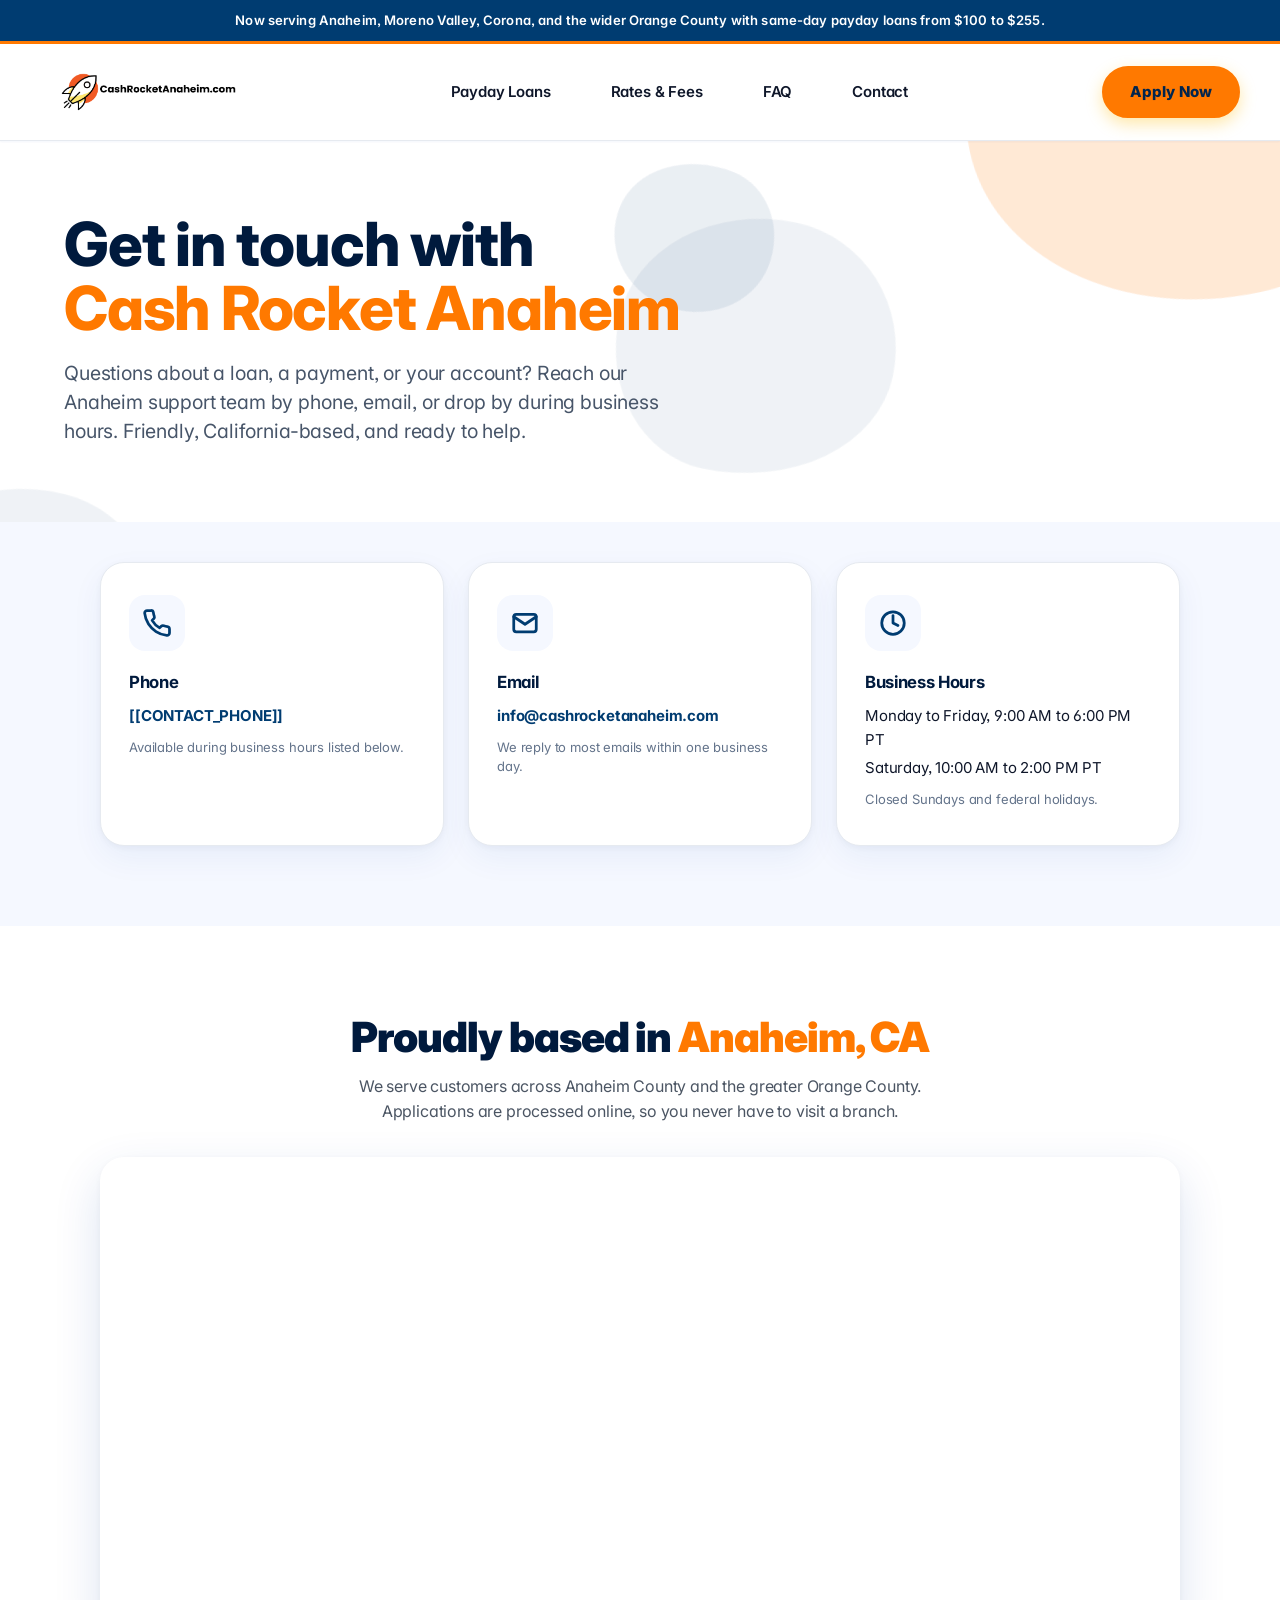
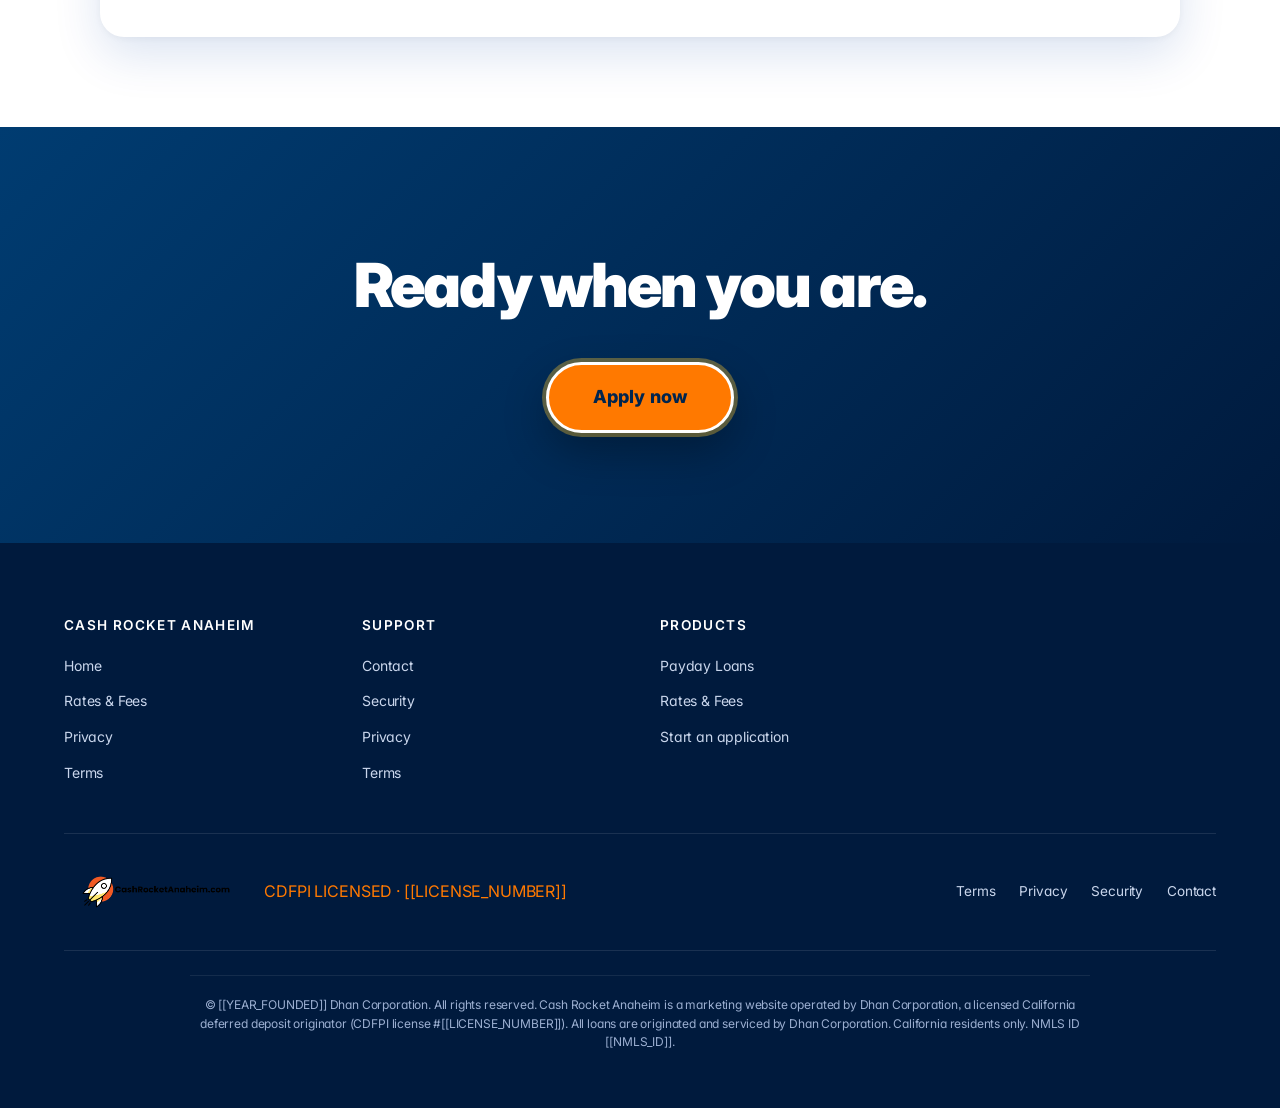
==== commit 56378fa6: "logo: fit new 2883x1063 (2.712:1) logo into header/hero/footer without layout shift New logo PNG is " ====
--- a/contact/index.html
+++ b/contact/index.html
@@ -49,7 +49,7 @@
 <!-- HEADER -->
 <header class="site-header" id="site-header">
   <div class="header-inner container">
-    <a href="/" class="logo"><img src="/images/logo.png" alt="Cash Rocket Anaheim" width="285" height="80" fetchpriority="high"></a>
+    <a href="/" class="logo"><img src="/images/logo.png" alt="Cash Rocket Anaheim" width="217" height="80" fetchpriority="high"></a>
     <nav class="main-nav" id="main-nav">
       <ul class="nav-list">
         <li class="nav-item"><a href="/">Payday Loans</a></li>
@@ -66,7 +66,7 @@
   <div class="mobile-menu" id="mobile-menu">
     <div class="mobile-menu-inner">
       <div class="mobile-menu-header">
-        <a href="/" class="mobile-menu-logo"><img src="/images/logo.png" alt="Cash Rocket Anaheim" width="200" height="56"></a>
+        <a href="/" class="mobile-menu-logo"><img src="/images/logo.png" alt="Cash Rocket Anaheim" width="152" height="56"></a>
         <button class="mobile-menu-close" id="mobile-menu-close" aria-label="Close menu"><svg width="24" height="24" viewBox="0 0 24 24" fill="none" stroke="#333" stroke-width="2" stroke-linecap="round"><path d="M18 6L6 18"/><path d="M6 6l12 12"/></svg></button>
       </div>
       <ul class="mobile-nav-list">
@@ -191,7 +191,7 @@
     </div>
     <div class="footer-bottom">
       <div class="footer-bottom-left">
-        <a href="/"><img src="/images/logo.png" alt="Cash Rocket Anaheim" width="228" height="64" loading="lazy"></a>
+        <a href="/"><img src="/images/logo.png" alt="Cash Rocket Anaheim" width="174" height="64" loading="lazy"></a>
         <span class="footer-badge-text">CDFPI LICENSED &middot; [[LICENSE_NUMBER]]</span>
       </div>
       <div class="footer-bottom-links">
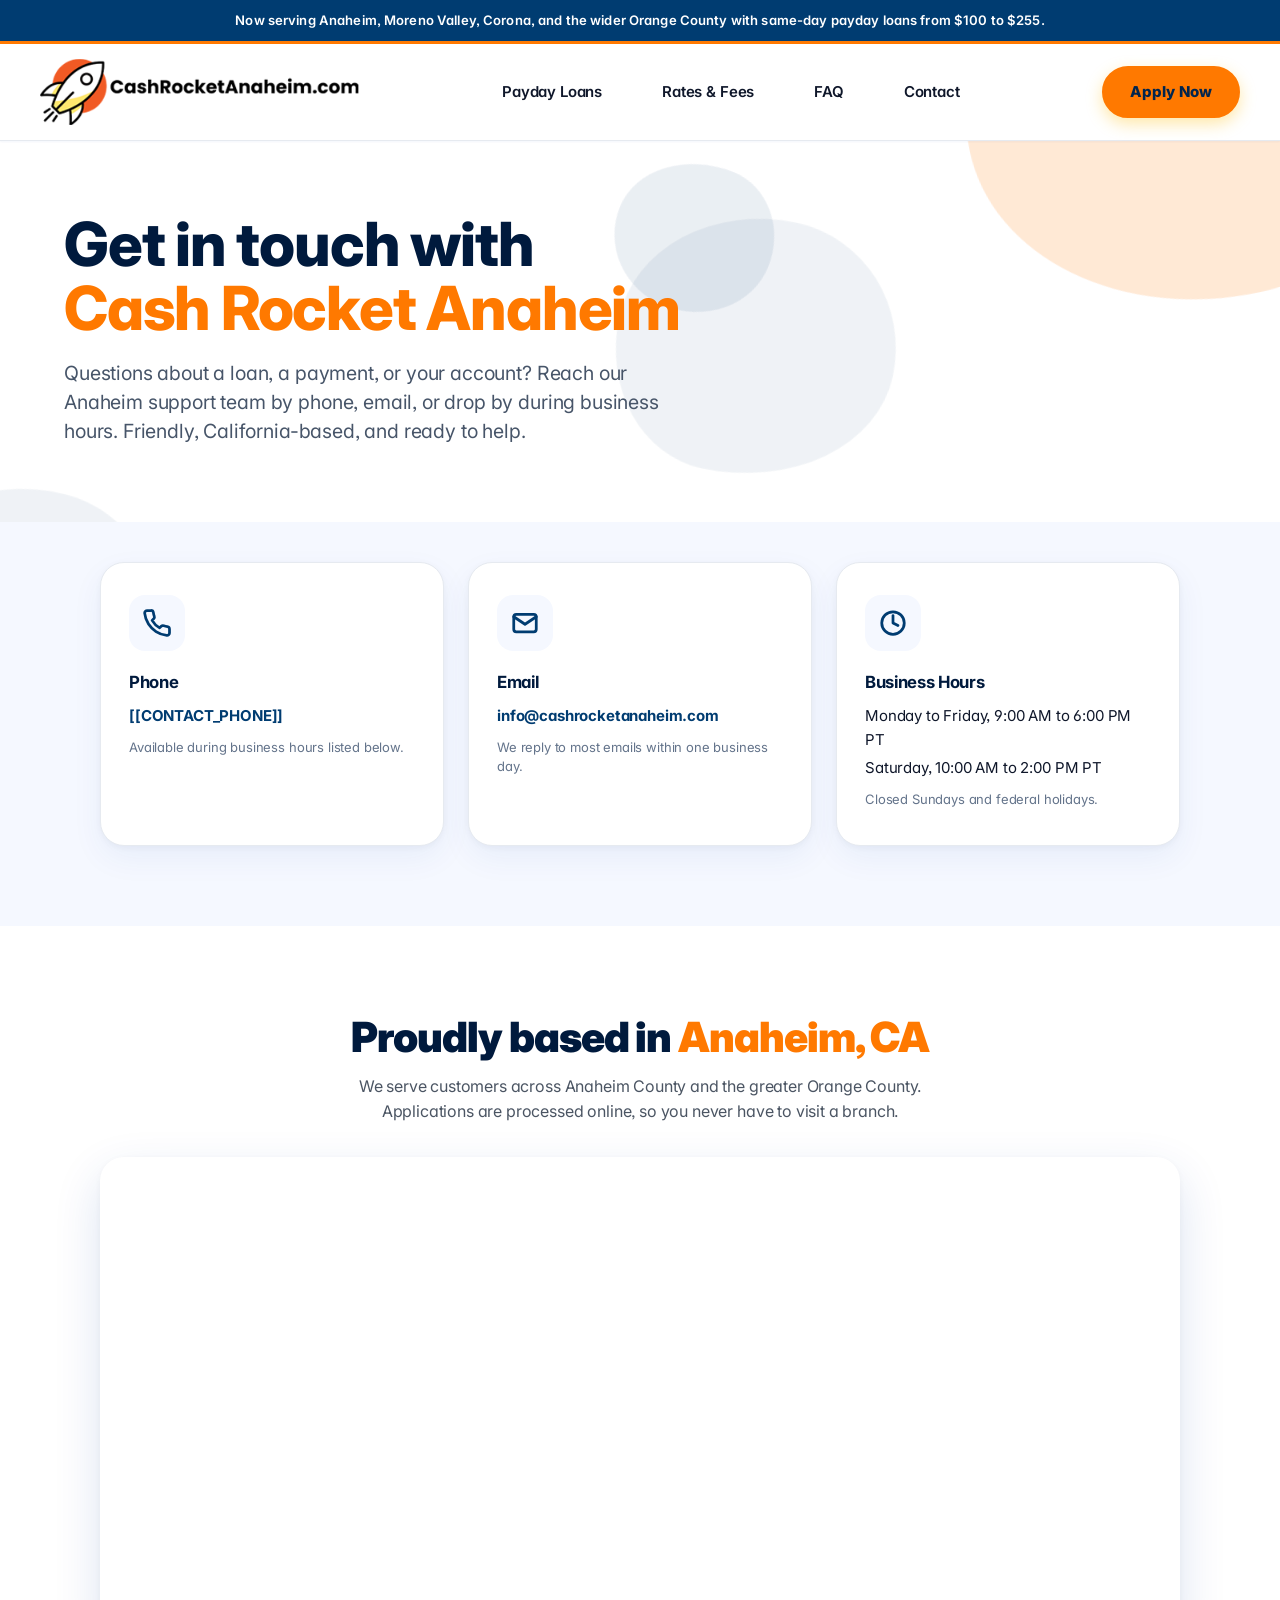
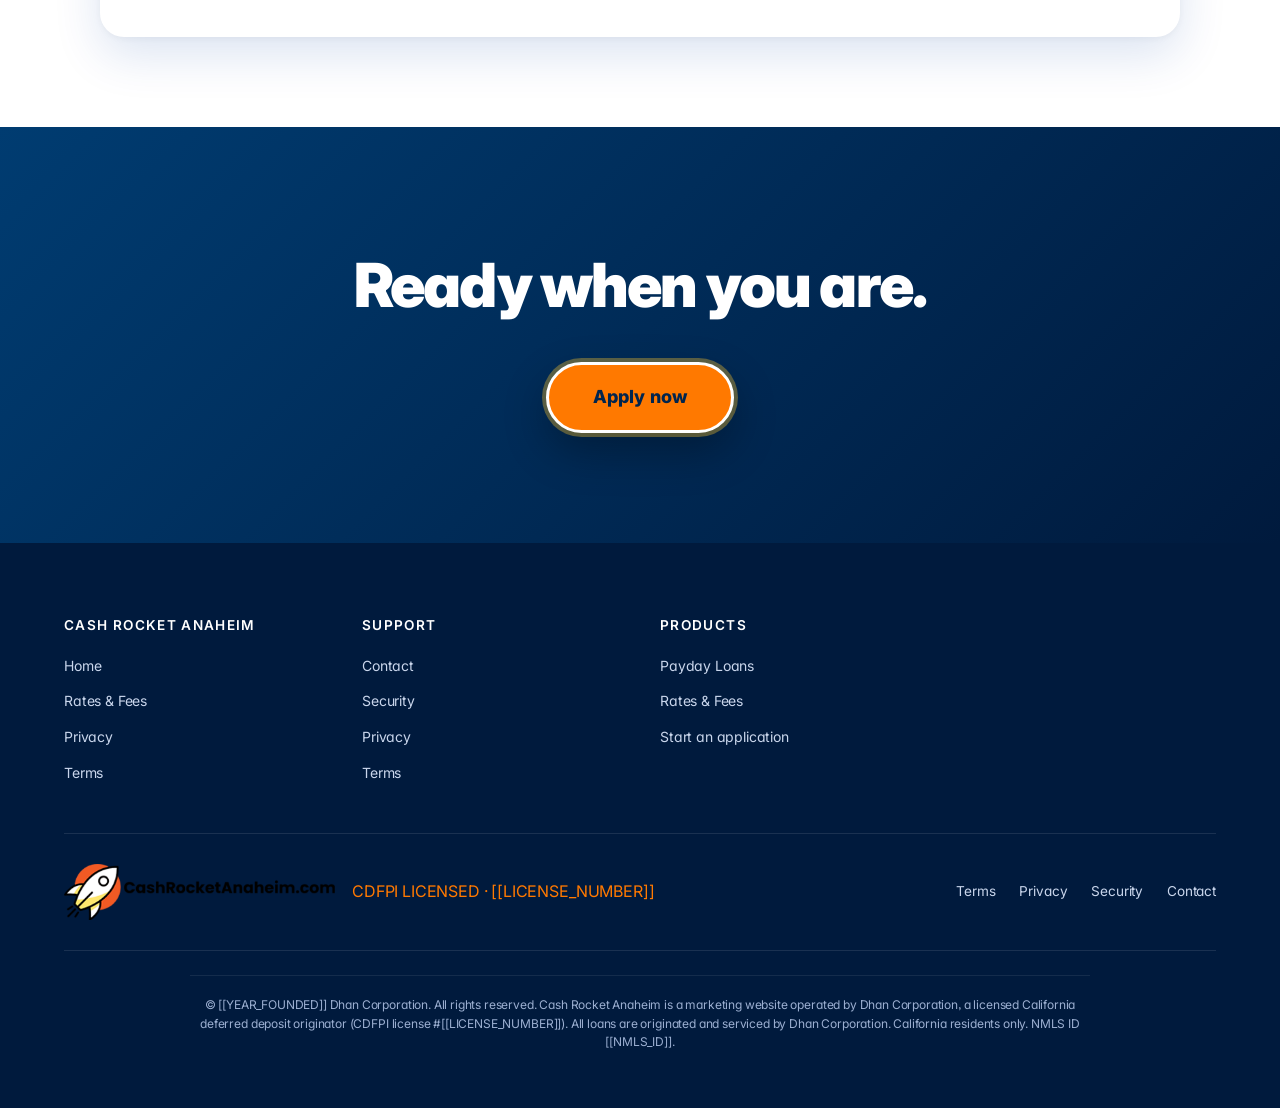
==== commit 9a44697a: "logo: update HTML width/height hints for new 4:1 aspect (400x100) User uploaded a sleeker 4:1 ratio " ====
--- a/contact/index.html
+++ b/contact/index.html
@@ -49,7 +49,7 @@
 <!-- HEADER -->
 <header class="site-header" id="site-header">
   <div class="header-inner container">
-    <a href="/" class="logo"><img src="/images/logo.png" alt="Cash Rocket Anaheim" width="217" height="80" fetchpriority="high"></a>
+    <a href="/" class="logo"><img src="/images/logo.png" alt="Cash Rocket Anaheim" width="320" height="80" fetchpriority="high"></a>
     <nav class="main-nav" id="main-nav">
       <ul class="nav-list">
         <li class="nav-item"><a href="/">Payday Loans</a></li>
@@ -66,7 +66,7 @@
   <div class="mobile-menu" id="mobile-menu">
     <div class="mobile-menu-inner">
       <div class="mobile-menu-header">
-        <a href="/" class="mobile-menu-logo"><img src="/images/logo.png" alt="Cash Rocket Anaheim" width="152" height="56"></a>
+        <a href="/" class="mobile-menu-logo"><img src="/images/logo.png" alt="Cash Rocket Anaheim" width="224" height="56"></a>
         <button class="mobile-menu-close" id="mobile-menu-close" aria-label="Close menu"><svg width="24" height="24" viewBox="0 0 24 24" fill="none" stroke="#333" stroke-width="2" stroke-linecap="round"><path d="M18 6L6 18"/><path d="M6 6l12 12"/></svg></button>
       </div>
       <ul class="mobile-nav-list">
@@ -191,7 +191,7 @@
     </div>
     <div class="footer-bottom">
       <div class="footer-bottom-left">
-        <a href="/"><img src="/images/logo.png" alt="Cash Rocket Anaheim" width="174" height="64" loading="lazy"></a>
+        <a href="/"><img src="/images/logo.png" alt="Cash Rocket Anaheim" width="256" height="64" loading="lazy"></a>
         <span class="footer-badge-text">CDFPI LICENSED &middot; [[LICENSE_NUMBER]]</span>
       </div>
       <div class="footer-bottom-links">
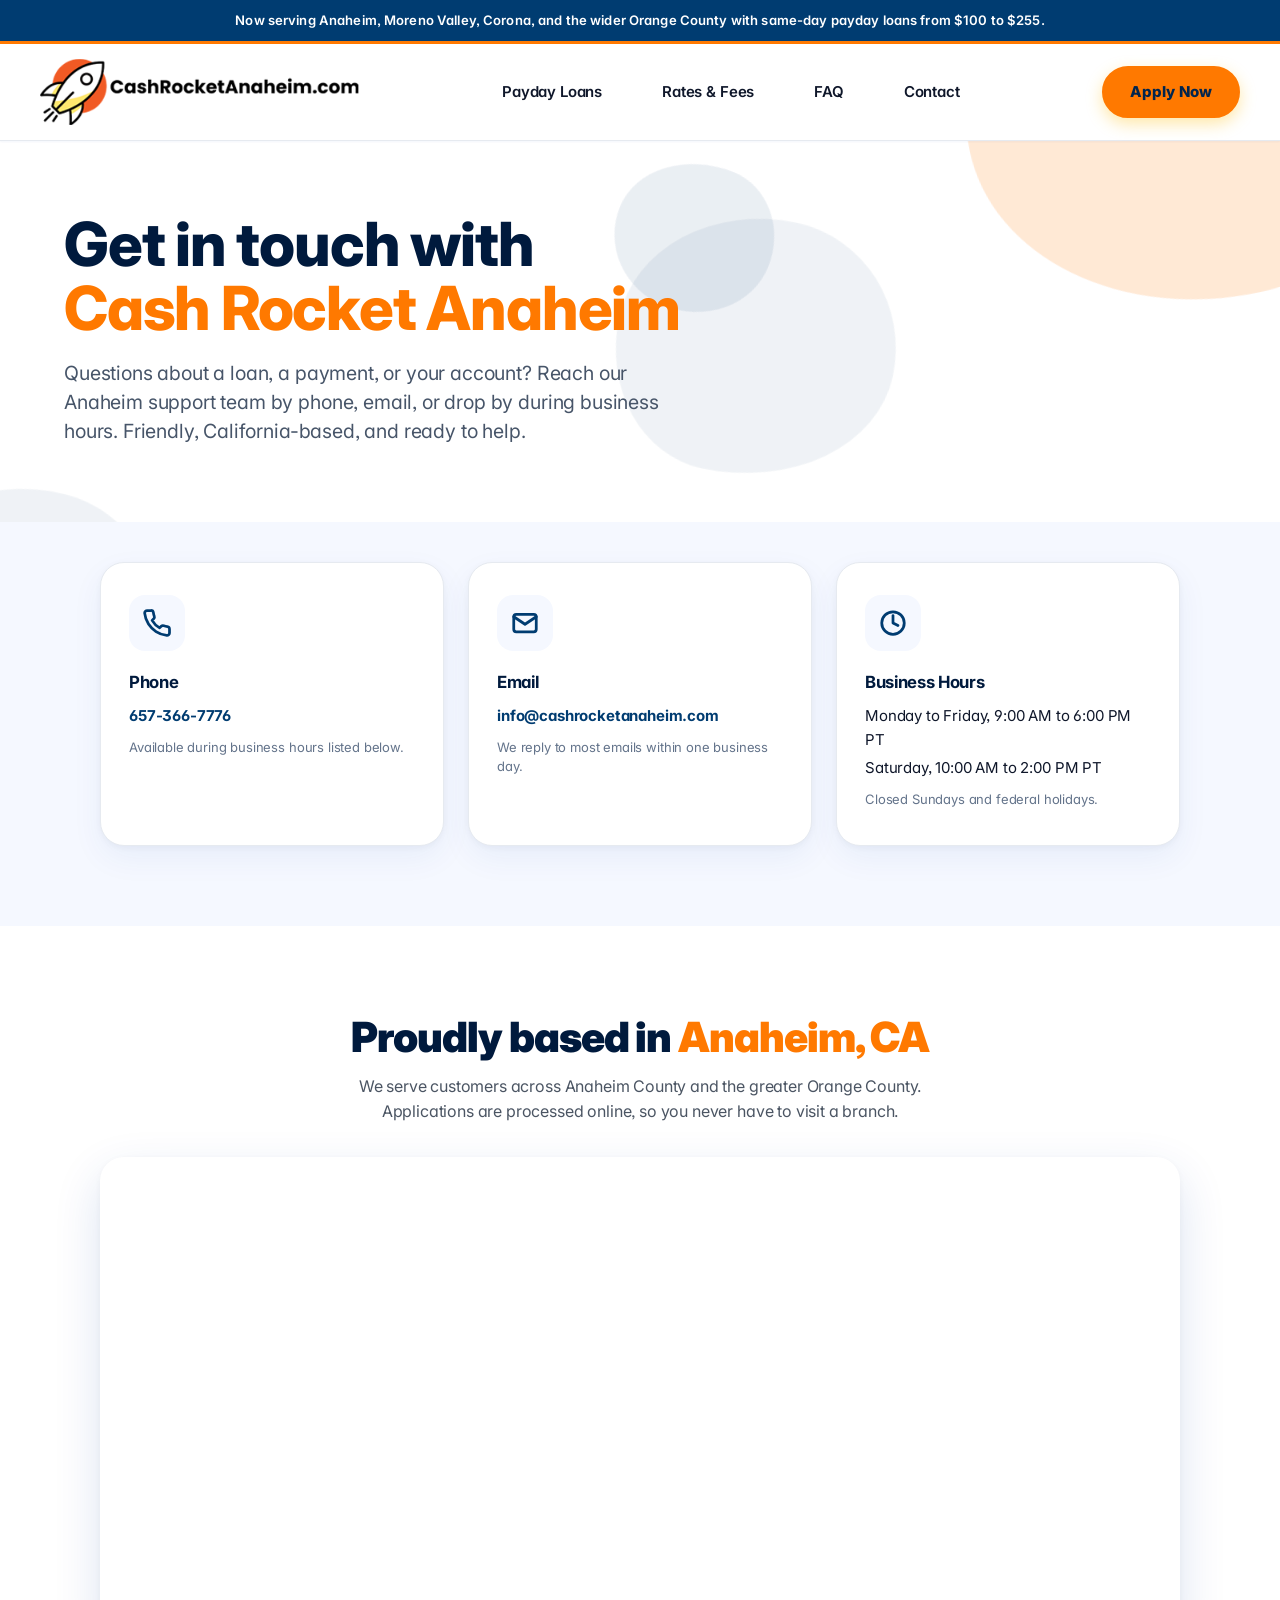
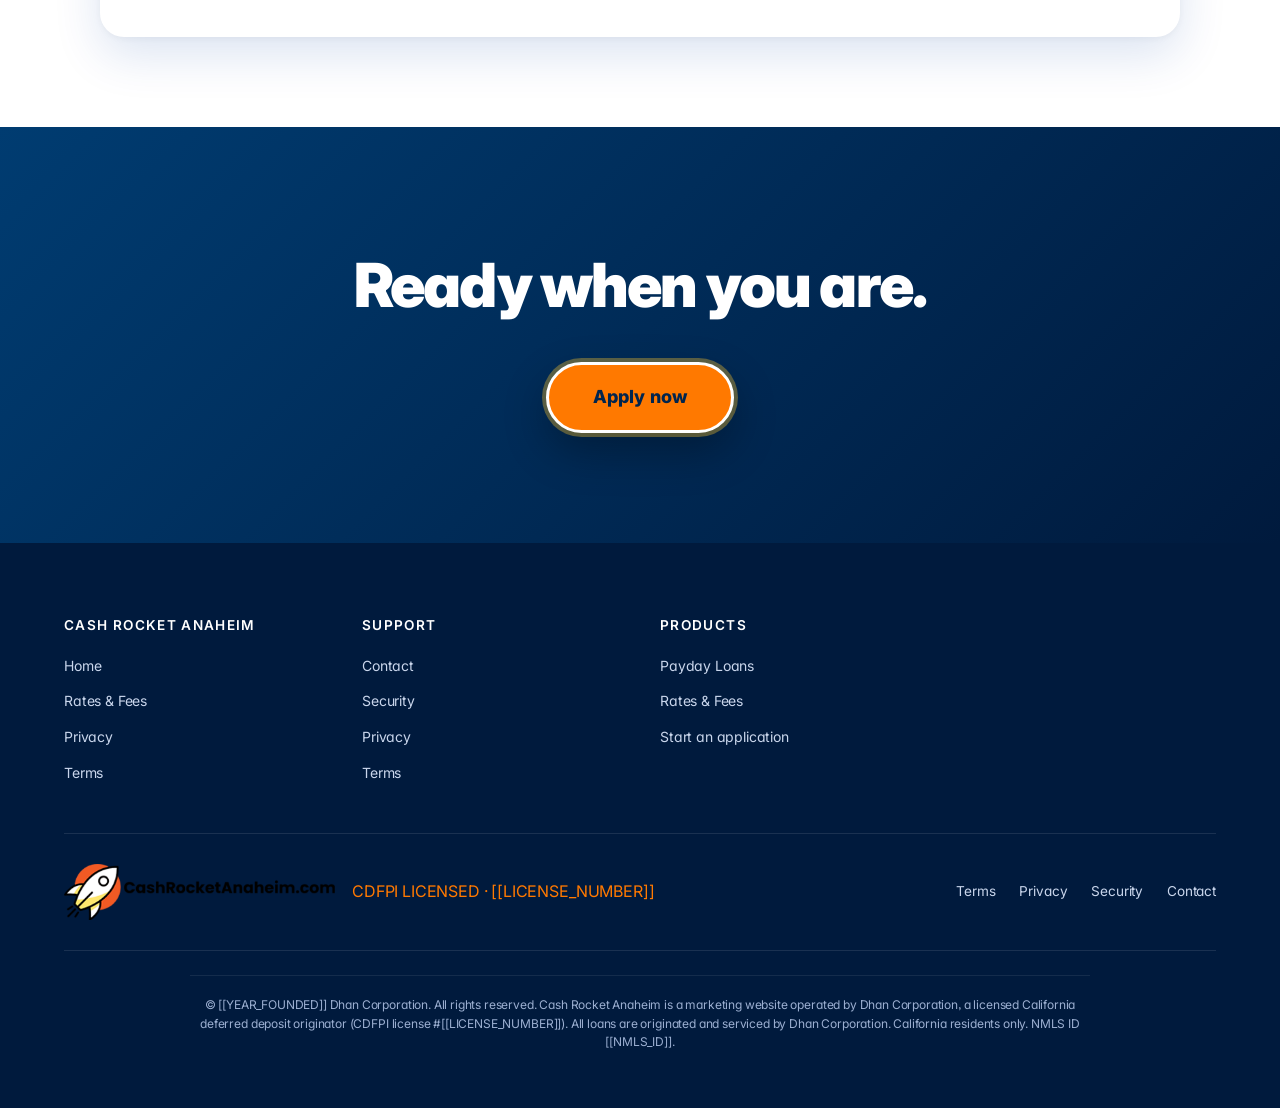
==== commit 2593054e: "site: replace [[CONTACT_PHONE]] placeholder with 657-366-7776 Phone resolves to 657-366-7776 (format" ====
--- a/contact/index.html
+++ b/contact/index.html
@@ -22,7 +22,7 @@
   <link rel="preload" as="style" href="https://fonts.googleapis.com/css2?family=Inter:wght@400;500;600;700;800&display=swap">
   <link rel="stylesheet" href="https://fonts.googleapis.com/css2?family=Inter:wght@400;500;600;700;800&display=swap">
   <link rel="stylesheet" href="/css/style.css?v=14">
-  <script type="application/ld+json">{"@context":"https://schema.org","@type":"ContactPage","name":"Contact Cash Rocket Anaheim","url":"https://cashrocketanaheim.com/contact/","publisher":{"@type":"FinancialService","name":"Cash Rocket Anaheim","telephone":"[[CONTACT_PHONE]]","email":"info@cashrocketanaheim.com","areaServed":{"@type":"City","name":"Anaheim","containedInPlace":{"@type":"State","name":"California"}}}}</script>
+  <script type="application/ld+json">{"@context":"https://schema.org","@type":"ContactPage","name":"Contact Cash Rocket Anaheim","url":"https://cashrocketanaheim.com/contact/","publisher":{"@type":"FinancialService","name":"Cash Rocket Anaheim","telephone":"657-366-7776","email":"info@cashrocketanaheim.com","areaServed":{"@type":"City","name":"Anaheim","containedInPlace":{"@type":"State","name":"California"}}}}</script>
 </head>
 <body>
 <div class="ce-blob-field" aria-hidden="true">
@@ -105,7 +105,7 @@
           <svg viewBox="0 0 24 24" width="30" height="30" fill="none" stroke="#003C71" stroke-width="2.2" stroke-linecap="round" stroke-linejoin="round"><path d="M22 16.92 v3 a2 2 0 0 1 -2.18 2 a19.79 19.79 0 0 1 -8.63 -3.07 a19.5 19.5 0 0 1 -6 -6 a19.79 19.79 0 0 1 -3.07 -8.67 A2 2 0 0 1 4.11 2 h3 a2 2 0 0 1 2 1.72 a12.84 12.84 0 0 0 .7 2.81 a2 2 0 0 1 -.45 2.11 L8.09 9.91 a16 16 0 0 0 6 6 l1.27 -1.27 a2 2 0 0 1 2.11 -.45 a12.84 12.84 0 0 0 2.81 .7 A2 2 0 0 1 22 16.92 Z"/></svg>
         </div>
         <h3>Phone</h3>
-        <p><a href="tel:+1[[CONTACT_PHONE_DIGITS]]">[[CONTACT_PHONE]]</a></p>
+        <p><a href="tel:+16573667776">657-366-7776</a></p>
         <p class="contact-sub">Available during business hours listed below.</p>
       </div>
 
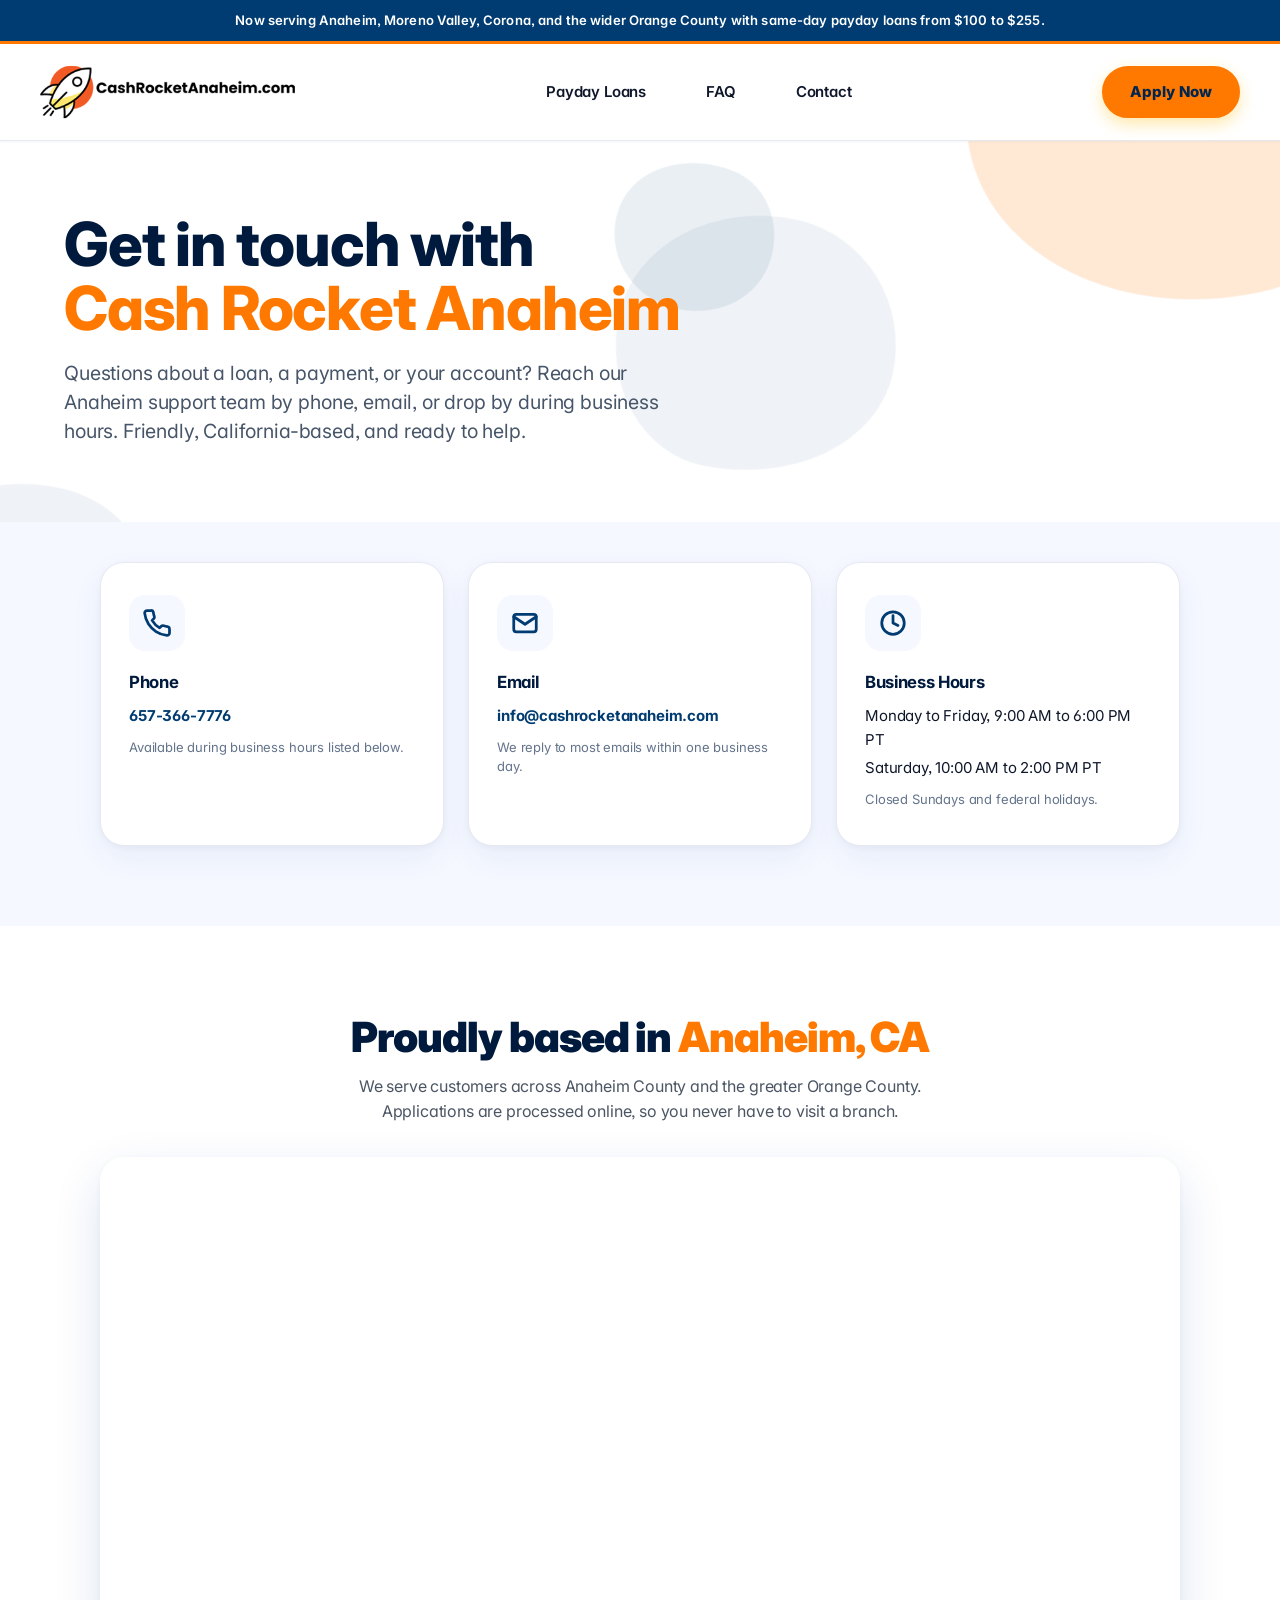
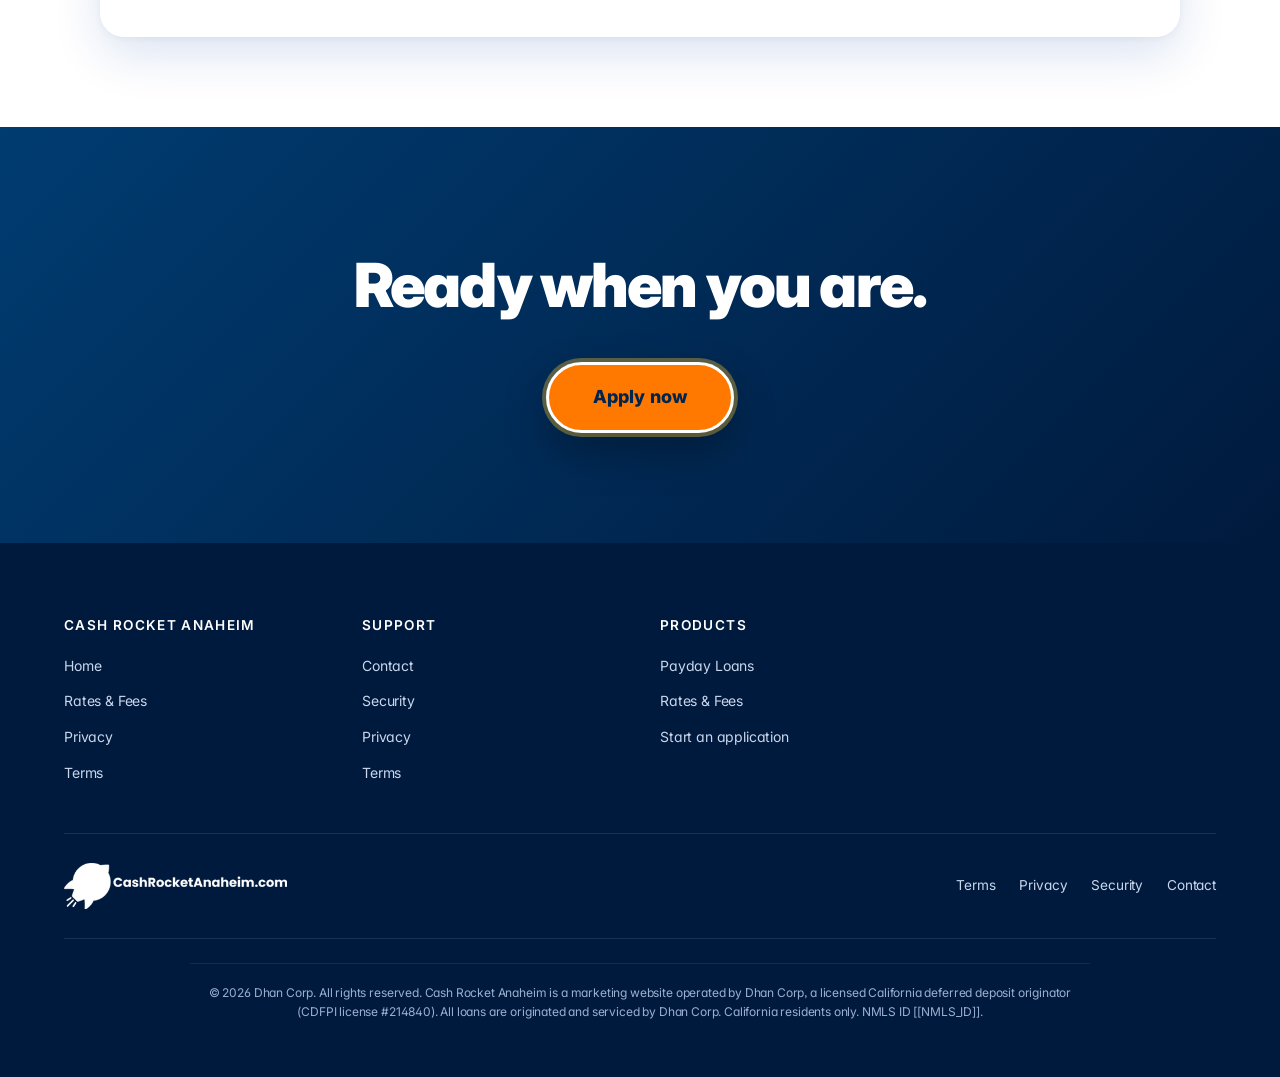
==== commit 112e8f3c: "site: final pre-launch fills + scrub Content changes per customer request: - License #: all [[LICENS" ====
--- a/contact/index.html
+++ b/contact/index.html
@@ -4,7 +4,7 @@
   <meta charset="UTF-8">
   <meta name="viewport" content="width=device-width, initial-scale=1.0">
   <title>Contact Us | Cash Rocket Anaheim</title>
-  <meta name="description" content="Contact Cash Rocket Anaheim in Anaheim, CA. Phone, email, business hours, and service-area map. Loans originated by Dhan Corporation under CDFPI license.">
+  <meta name="description" content="Contact Cash Rocket Anaheim in Anaheim, CA. Phone, email, business hours, and service-area map. Loans originated by Dhan Corp under CDFPI license.">
   <link rel="canonical" href="https://cashrocketanaheim.com/contact/">
   <link rel="icon" type="image/png" href="/images/favicon.png">
   <link rel="apple-touch-icon" href="/images/favicon.png">
@@ -53,7 +53,6 @@
     <nav class="main-nav" id="main-nav">
       <ul class="nav-list">
         <li class="nav-item"><a href="/">Payday Loans</a></li>
-        <li class="nav-item"><a href="/rates-and-fees/">Rates &amp; Fees</a></li>
         <li class="nav-item"><a href="/#faq-section">FAQ</a></li>
         <li class="nav-item"><a href="/contact/" aria-current="page">Contact</a></li>
       </ul>
@@ -71,7 +70,6 @@
       </div>
       <ul class="mobile-nav-list">
         <li class="mobile-nav-item"><a href="/">Payday Loans</a></li>
-        <li class="mobile-nav-item"><a href="/rates-and-fees/">Rates &amp; Fees</a></li>
         <li class="mobile-nav-item"><a href="/#faq-section">FAQ</a></li>
         <li class="mobile-nav-item"><a href="/contact/" aria-current="page">Contact</a></li>
       </ul>
@@ -192,7 +190,6 @@
     <div class="footer-bottom">
       <div class="footer-bottom-left">
         <a href="/"><img src="/images/logo.png" alt="Cash Rocket Anaheim" width="256" height="64" loading="lazy"></a>
-        <span class="footer-badge-text">CDFPI LICENSED &middot; [[LICENSE_NUMBER]]</span>
       </div>
       <div class="footer-bottom-links">
         <a href="/terms/">Terms</a>
@@ -202,7 +199,7 @@
       </div>
     </div>
     <div class="footer-legal">
-      <p>&copy; [[YEAR_FOUNDED]] Dhan Corporation. All rights reserved. Cash Rocket Anaheim is a marketing website operated by Dhan Corporation, a licensed California deferred deposit originator (CDFPI license #[[LICENSE_NUMBER]]). All loans are originated and serviced by Dhan Corporation. California residents only. NMLS ID [[NMLS_ID]].</p>
+      <p>&copy; 2026 Dhan Corp. All rights reserved. Cash Rocket Anaheim is a marketing website operated by Dhan Corp, a licensed California deferred deposit originator (CDFPI license #214840). All loans are originated and serviced by Dhan Corp. California residents only. NMLS ID [[NMLS_ID]].</p>
     </div>
   </div>
 </footer>
--- a/css/style.css
+++ b/css/style.css
@@ -5368,3 +5368,63 @@
   .pre-footer     { padding: 96px 0 !important; }
   .testimonials   { padding-top: 80px !important; }
 }
+
+
+/* ═════════════════════════════════════════════════════════════════════
+   LOGO SIZING v15 — match CER's rendered pixel width
+   Cash Rocket logo is 4:1; CER is 3.56:1. At the same CSS height the
+   CRA logo renders ~12% wider. Heights reduced by 3.56/4.00 = 0.89 so
+   the logo takes up the same horizontal space as CER's live logo.
+   ═════════════════════════════════════════════════════════════════════ */
+.site-header .logo img {
+  height: 64px !important;
+  max-height: 64px !important;
+  min-height: 40px !important;
+}
+.mobile-menu-logo img,
+.mobile-menu-header img {
+  height: 48px !important;
+  max-height: 48px !important;
+}
+.footer-bottom-left img,
+.pre-footer img {
+  height: 56px !important;
+  max-height: 56px !important;
+}
+
+@media (max-width: 768px) {
+  .site-header .logo img,
+  .cer-header .cer-logo img {
+    height: 80px !important;
+    max-height: 80px !important;
+  }
+}
+@media (max-width: 500px) {
+  .site-header .logo img,
+  .cer-header .cer-logo img {
+    height: 72px !important;
+    max-height: 72px !important;
+  }
+}
+@media (max-width: 480px) {
+  .mobile-menu-logo img { height: 40px !important; max-height: 40px !important; }
+  .footer-bottom-left img, .pre-footer img { height: 46px !important; max-height: 46px !important; }
+}
+@media (max-width: 420px) {
+  .site-header .logo img,
+  .cer-header .cer-logo img {
+    height: 64px !important;
+    max-height: 64px !important;
+  }
+}
+
+
+/* ═════════════════════════════════════════════════════════════════════
+   FOOTER LOGO — white tint for contrast against dark footer background.
+   Cash Rocket Anaheim logo uses navy text which clashed; filter inverts
+   everything that is dark to white. Leaves the orange accent alone.
+   ═════════════════════════════════════════════════════════════════════ */
+.footer-bottom-left img,
+.site-footer .footer-bottom-left img {
+  filter: brightness(0) invert(1) !important;
+}
--- a/css/style.css
+++ b/css/style.css
@@ -5368,3 +5368,63 @@
   .pre-footer     { padding: 96px 0 !important; }
   .testimonials   { padding-top: 80px !important; }
 }
+
+
+/* ═════════════════════════════════════════════════════════════════════
+   LOGO SIZING v15 — match CER's rendered pixel width
+   Cash Rocket logo is 4:1; CER is 3.56:1. At the same CSS height the
+   CRA logo renders ~12% wider. Heights reduced by 3.56/4.00 = 0.89 so
+   the logo takes up the same horizontal space as CER's live logo.
+   ═════════════════════════════════════════════════════════════════════ */
+.site-header .logo img {
+  height: 64px !important;
+  max-height: 64px !important;
+  min-height: 40px !important;
+}
+.mobile-menu-logo img,
+.mobile-menu-header img {
+  height: 48px !important;
+  max-height: 48px !important;
+}
+.footer-bottom-left img,
+.pre-footer img {
+  height: 56px !important;
+  max-height: 56px !important;
+}
+
+@media (max-width: 768px) {
+  .site-header .logo img,
+  .cer-header .cer-logo img {
+    height: 80px !important;
+    max-height: 80px !important;
+  }
+}
+@media (max-width: 500px) {
+  .site-header .logo img,
+  .cer-header .cer-logo img {
+    height: 72px !important;
+    max-height: 72px !important;
+  }
+}
+@media (max-width: 480px) {
+  .mobile-menu-logo img { height: 40px !important; max-height: 40px !important; }
+  .footer-bottom-left img, .pre-footer img { height: 46px !important; max-height: 46px !important; }
+}
+@media (max-width: 420px) {
+  .site-header .logo img,
+  .cer-header .cer-logo img {
+    height: 64px !important;
+    max-height: 64px !important;
+  }
+}
+
+
+/* ═════════════════════════════════════════════════════════════════════
+   FOOTER LOGO — white tint for contrast against dark footer background.
+   Cash Rocket Anaheim logo uses navy text which clashed; filter inverts
+   everything that is dark to white. Leaves the orange accent alone.
+   ═════════════════════════════════════════════════════════════════════ */
+.footer-bottom-left img,
+.site-footer .footer-bottom-left img {
+  filter: brightness(0) invert(1) !important;
+}
